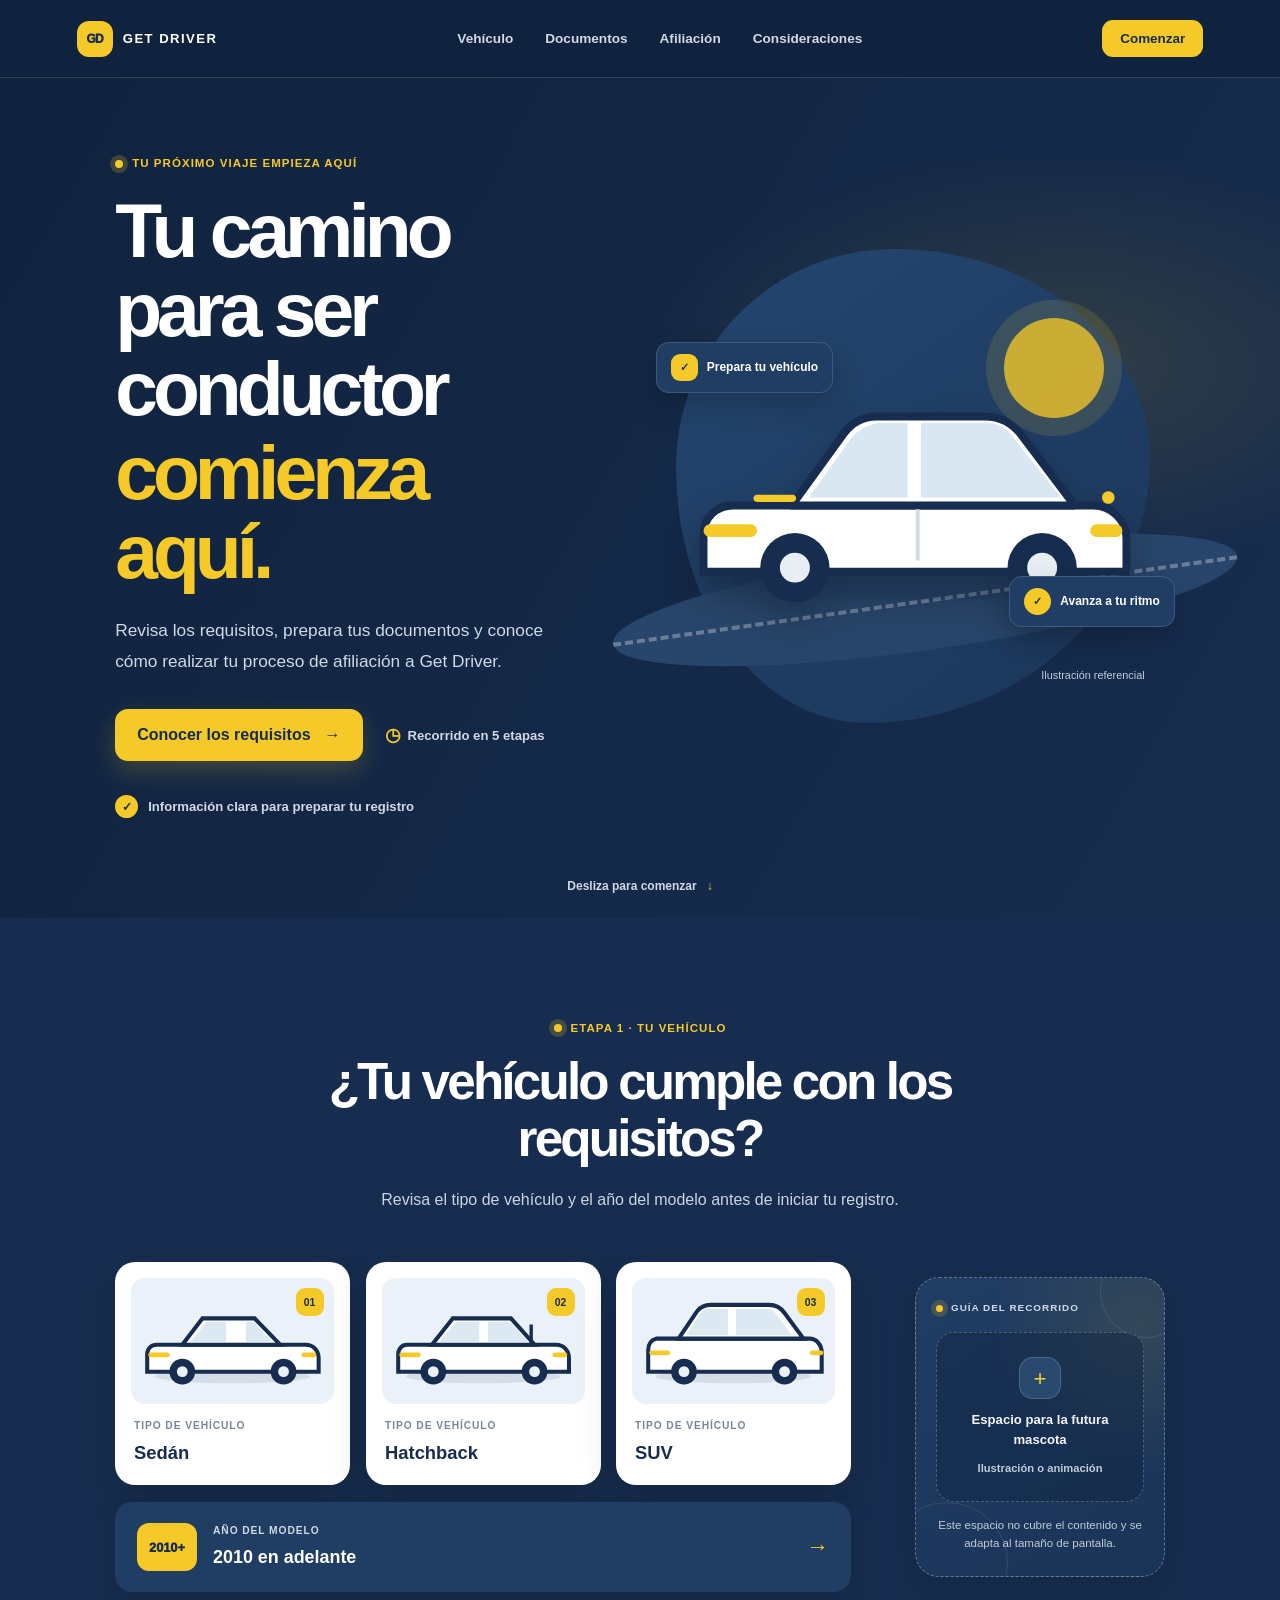
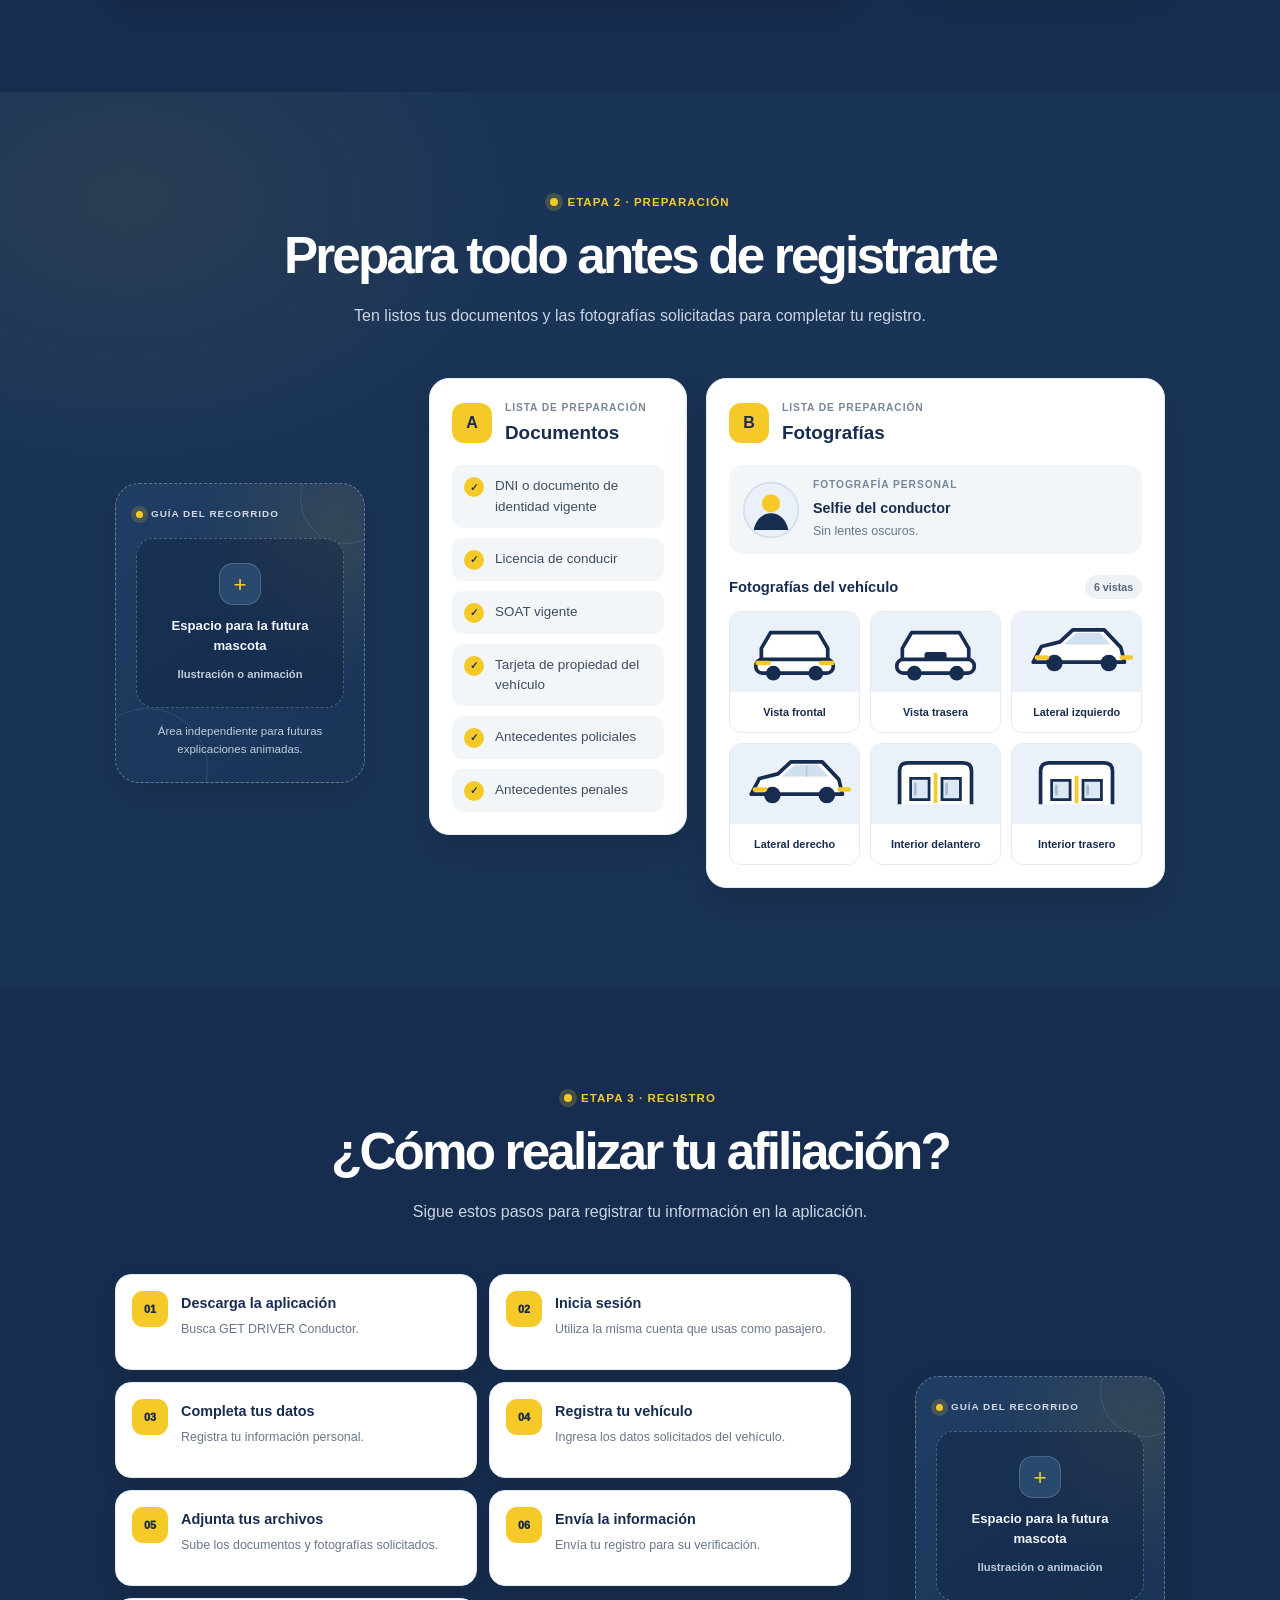
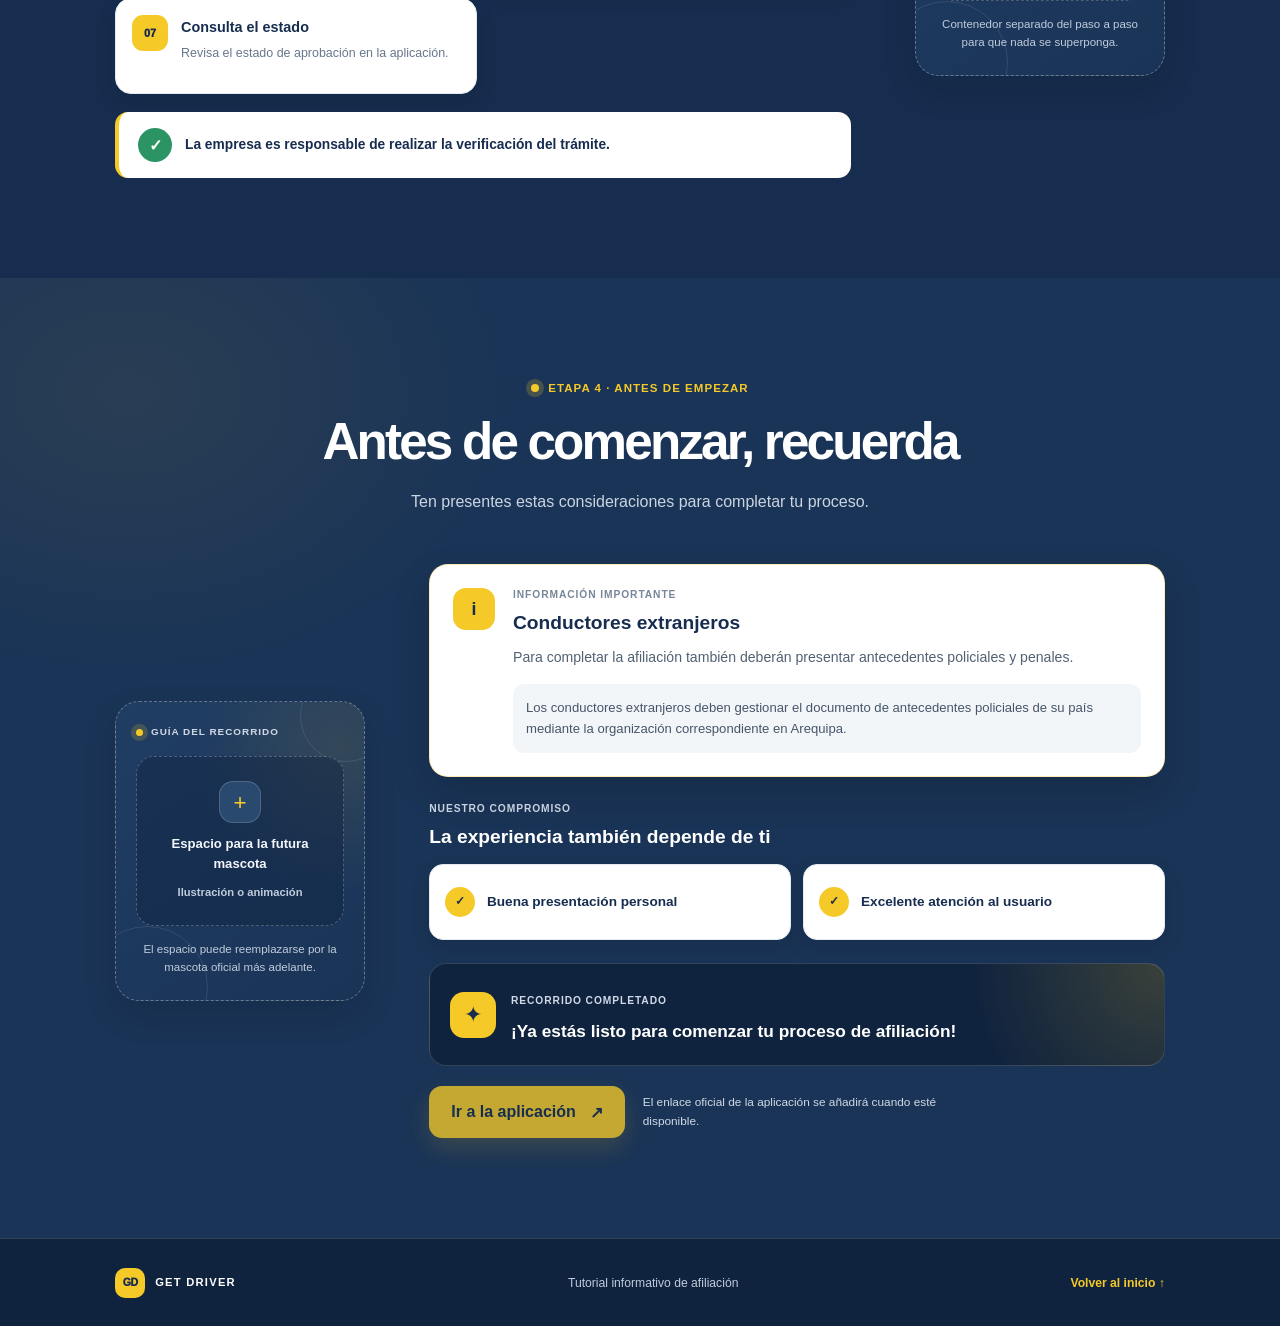
==== index.html @ e19da364 "Add files via upload" ====
<!DOCTYPE html>
<html lang="es">
<head>
    <meta charset="UTF-8">
    <meta name="viewport" content="width=device-width, initial-scale=1.0">
    <meta
        name="description"
        content="Conoce los requisitos y pasos para afiliarte como conductor de Get Driver."
    >
    <title>Conviértete en conductor | Get Driver</title>
    <link rel="stylesheet" href="styles.css">
    <script src="script.js" defer></script>
</head>
<body>
    <header class="site-header">
        <a class="brand" href="#inicio" aria-label="Get Driver, ir al inicio">
            <span class="brand-mark" aria-hidden="true">GD</span>
            <span class="brand-name">GET DRIVER</span>
        </a>

        <nav class="main-nav" aria-label="Navegación principal">
            <a href="#vehiculo">Vehículo</a>
            <a href="#preparacion">Documentos</a>
            <a href="#afiliacion">Afiliación</a>
            <a href="#recuerda">Consideraciones</a>
        </nav>

        <a class="header-cta" href="#vehiculo" data-start-link>Comenzar</a>

        <div class="reading-progress" aria-hidden="true">
            <div class="reading-progress-bar" id="readingProgressBar"></div>
        </div>
    </header>

    <main>
        <!-- Bienvenida -->
        <section class="hero section-anchor" id="inicio" data-stage="1">
            <div class="hero-content">
                <p class="eyebrow">
                    <span class="eyebrow-dot"></span>
                    TU PRÓXIMO VIAJE EMPIEZA AQUÍ
                </p>

                <h1>Tu camino para ser conductor <span>comienza aquí.</span></h1>

                <p class="hero-description">
                    Revisa los requisitos, prepara tus documentos y conoce cómo realizar
                    tu proceso de afiliación a Get Driver.
                </p>

                <div class="hero-actions">
                    <a class="button button-primary" href="#vehiculo">
                        Conocer los requisitos
                        <span aria-hidden="true">→</span>
                    </a>

                    <span class="hero-duration">
                        <span aria-hidden="true">◷</span>
                        Recorrido en 5 etapas
                    </span>
                </div>

                <div class="hero-trust">
                    <span class="trust-icon" aria-hidden="true">✓</span>
                    <span>Información clara para preparar tu registro</span>
                </div>
            </div>

            <div class="hero-art" aria-label="Ilustración simulada de un vehículo">
                <div class="hero-sun"></div>
                <div class="hero-road"></div>

                <!-- Checkmark, no número, en la etiqueta de preparación -->
                <div class="floating-label label-top">
                    <span class="label-icon" aria-hidden="true">✓</span>
                    <span>Prepara tu vehículo</span>
                </div>

                <svg
                    class="hero-car"
                    viewBox="0 0 640 360"
                    role="img"
                    aria-labelledby="carTitle"
                >
                    <title id="carTitle">Ilustración de automóvil para Get Driver</title>
                    <ellipse
                        cx="320"
                        cy="300"
                        rx="230"
                        ry="25"
                        fill="#132744"
                        opacity=".12"
                    />
                    <path
                        d="M92 205h457c23 0 42 19 42 42v42H54v-48c0-20 16-36 38-36Z"
                        fill="#fff"
                        stroke="#172D4F"
                        stroke-width="10"
                    />
                    <path
                        d="m166 205 66-91c10-14 25-22 42-22h137c19 0 36 9 47 24l67 89Z"
                        fill="#fff"
                        stroke="#172D4F"
                        stroke-width="10"
                        stroke-linejoin="round"
                    />
                    <path
                        d="m242 119-54 76h125v-95h-28c-18 0-33 7-43 19Z"
                        fill="#D9E7F2"
                    />
                    <path
                        d="M330 100v95h178l-62-78c-8-11-20-17-34-17Z"
                        fill="#D9E7F2"
                    />
                    <path
                        d="M62 237h52M553 237h25"
                        stroke="#F5C928"
                        stroke-width="16"
                        stroke-linecap="round"
                    />
                    <path d="M326 210v65" stroke="#D3DCE6" stroke-width="5"/>
                    <circle cx="170" cy="284" r="44" fill="#172D4F"/>
                    <circle cx="170" cy="284" r="19" fill="#E8EEF4"/>
                    <circle cx="484" cy="284" r="44" fill="#172D4F"/>
                    <circle cx="484" cy="284" r="19" fill="#E8EEF4"/>
                    <path
                        d="M122 196h45"
                        stroke="#F5C928"
                        stroke-width="9"
                        stroke-linecap="round"
                    />
                    <circle cx="568" cy="195" r="8" fill="#F5C928"/>
                </svg>

                <div class="floating-label label-bottom">
                    <span class="label-check" aria-hidden="true">✓</span>
                    <span>Avanza a tu ritmo</span>
                </div>

                <span class="hero-image-note">Ilustración referencial</span>
            </div>

            <a class="scroll-hint" href="#vehiculo">
                Desliza para comenzar
                <span aria-hidden="true">↓</span>
            </a>
        </section>

        <!-- Etapa 1: vehículo -->
        <section class="journey-section section-anchor" id="vehiculo" data-stage="2">
            <div class="section-heading">
                <p class="eyebrow">
                    <span class="eyebrow-dot"></span>
                    ETAPA 1 · TU VEHÍCULO
                </p>

                <h2>¿Tu vehículo cumple con los requisitos?</h2>
                <p>
                    Revisa el tipo de vehículo y el año del modelo antes de iniciar
                    tu registro.
                </p>
            </div>

            <div class="alternating-layout">
                <div class="section-main">
                    <div class="vehicle-grid">
                        <article class="vehicle-card">
                            <div class="vehicle-art">
                                <svg viewBox="0 0 300 150" role="img" aria-label="Ilustración de un sedán">
                                    <ellipse cx="150" cy="128" rx="115" ry="10" fill="#172D4F" opacity=".1"/>
                                    <path
                                        d="M38 81h221c11 0 19 9 19 20v20H24V95c0-8 6-14 14-14Z"
                                        fill="#fff"
                                        stroke="#172D4F"
                                        stroke-width="6"
                                    />
                                    <path
                                        d="m76 81 30-39h77l38 39Z"
                                        fill="#fff"
                                        stroke="#172D4F"
                                        stroke-width="6"
                                    />
                                    <path d="m112 47-24 30h53V47Zm58 0v30h39l-27-30Z" fill="#DCE8F2"/>
                                    <circle cx="76" cy="121" r="19" fill="#172D4F"/>
                                    <circle cx="226" cy="121" r="19" fill="#172D4F"/>
                                    <circle cx="76" cy="121" r="8" fill="#EAF0F5"/>
                                    <circle cx="226" cy="121" r="8" fill="#EAF0F5"/>
                                    <path
                                        d="M29 96h25m202 0h15"
                                        stroke="#F5C928"
                                        stroke-width="7"
                                        stroke-linecap="round"
                                    />
                                </svg>
                            </div>

                            <div class="vehicle-card-copy">
                                <span class="card-kicker">TIPO DE VEHÍCULO</span>
                                <h3>Sedán</h3>
                            </div>

                            <span class="vehicle-card-index">01</span>
                        </article>

                        <article class="vehicle-card">
                            <div class="vehicle-art">
                                <svg viewBox="0 0 300 150" role="img" aria-label="Ilustración de un hatchback">
                                    <ellipse cx="150" cy="128" rx="115" ry="10" fill="#172D4F" opacity=".1"/>
                                    <path
                                        d="M37 81h221c11 0 19 9 19 20v20H24V95c0-8 6-14 13-14Z"
                                        fill="#fff"
                                        stroke="#172D4F"
                                        stroke-width="6"
                                    />
                                    <path
                                        d="m74 81 31-39h86l35 39Z"
                                        fill="#fff"
                                        stroke="#172D4F"
                                        stroke-width="6"
                                    />
                                    <path d="m110 47-25 30h59V47Zm47 0v30h59l-26-30Z" fill="#DCE8F2"/>
                                    <path d="M221 51v31" stroke="#172D4F" stroke-width="5"/>
                                    <circle cx="76" cy="121" r="19" fill="#172D4F"/>
                                    <circle cx="226" cy="121" r="19" fill="#172D4F"/>
                                    <circle cx="76" cy="121" r="8" fill="#EAF0F5"/>
                                    <circle cx="226" cy="121" r="8" fill="#EAF0F5"/>
                                    <path
                                        d="M29 96h25m202 0h15"
                                        stroke="#F5C928"
                                        stroke-width="7"
                                        stroke-linecap="round"
                                    />
                                </svg>
                            </div>

                            <div class="vehicle-card-copy">
                                <span class="card-kicker">TIPO DE VEHÍCULO</span>
                                <h3>Hatchback</h3>
                            </div>

                            <span class="vehicle-card-index">02</span>
                        </article>

                        <article class="vehicle-card">
                            <div class="vehicle-art">
                                <svg viewBox="0 0 300 150" role="img" aria-label="Ilustración de una SUV">
                                    <ellipse cx="150" cy="128" rx="115" ry="10" fill="#172D4F" opacity=".1"/>
                                    <path
                                        d="M36 72h227c10 0 18 9 18 20v29H24V89c0-9 5-15 12-17Z"
                                        fill="#fff"
                                        stroke="#172D4F"
                                        stroke-width="6"
                                    />
                                    <path
                                        d="m69 72 27-40c5-7 12-10 21-10h86c9 0 18 5 23 12l28 38Z"
                                        fill="#fff"
                                        stroke="#172D4F"
                                        stroke-width="6"
                                    />
                                    <path
                                        d="m105 29-25 38h62V28h-17c-9 0-15 0-20 1Zm49-1v39h83l-24-32c-3-4-7-7-13-7Z"
                                        fill="#DCE8F2"
                                    />
                                    <circle cx="77" cy="121" r="19" fill="#172D4F"/>
                                    <circle cx="226" cy="121" r="19" fill="#172D4F"/>
                                    <circle cx="77" cy="121" r="8" fill="#EAF0F5"/>
                                    <circle cx="226" cy="121" r="8" fill="#EAF0F5"/>
                                    <path
                                        d="M29 93h24m214 0h13"
                                        stroke="#F5C928"
                                        stroke-width="7"
                                        stroke-linecap="round"
                                    />
                                </svg>
                            </div>

                            <div class="vehicle-card-copy">
                                <span class="card-kicker">TIPO DE VEHÍCULO</span>
                                <h3>SUV</h3>
                            </div>

                            <span class="vehicle-card-index">03</span>
                        </article>
                    </div>

                    <div class="year-requirement">
                        <span class="year-icon" aria-hidden="true">2010+</span>
                        <div>
                            <span class="card-kicker">AÑO DEL MODELO</span>
                            <strong>2010 en adelante</strong>
                        </div>
                        <span class="year-arrow" aria-hidden="true">→</span>
                    </div>
                </div>

                <aside class="mascot-slot mascot-right" aria-label="Espacio reservado para la futura mascota">
                    <div class="mascot-slot-topline">
                        <span class="slot-pulse"></span>
                        GUÍA DEL RECORRIDO
                    </div>
                    <div class="mascot-empty">
                        <span class="mascot-plus" aria-hidden="true">+</span>
                        <span>Espacio para la futura mascota</span>
                        <small>Ilustración o animación</small>
                    </div>
                    <p class="mascot-caption">
                        Este espacio no cubre el contenido y se adapta al tamaño de pantalla.
                    </p>
                </aside>
            </div>
        </section>

        <!-- Etapa 2: documentos y fotografías -->
        <section class="journey-section section-anchor section-tinted" id="preparacion" data-stage="3">
            <div class="section-heading">
                <p class="eyebrow">
                    <span class="eyebrow-dot"></span>
                    ETAPA 2 · PREPARACIÓN
                </p>

                <h2>Prepara todo antes de registrarte</h2>
                <p>
                    Ten listos tus documentos y las fotografías solicitadas para
                    completar tu registro.
                </p>
            </div>

            <div class="alternating-layout layout-mascot-left">
                <aside class="mascot-slot mascot-left" aria-label="Espacio reservado para la futura mascota">
                    <div class="mascot-slot-topline">
                        <span class="slot-pulse"></span>
                        GUÍA DEL RECORRIDO
                    </div>
                    <div class="mascot-empty">
                        <span class="mascot-plus" aria-hidden="true">+</span>
                        <span>Espacio para la futura mascota</span>
                        <small>Ilustración o animación</small>
                    </div>
                    <p class="mascot-caption">
                        Área independiente para futuras explicaciones animadas.
                    </p>
                </aside>

                <div class="section-main">
                    <div class="preparation-grid">
                        <section class="info-card documents-card">
                            <div class="info-card-heading">
                                <span class="heading-number">A</span>
                                <div>
                                    <span class="card-kicker">LISTA DE PREPARACIÓN</span>
                                    <h3>Documentos</h3>
                                </div>
                            </div>

                            <ul class="document-list">
                                <li><span class="list-check" aria-hidden="true">✓</span>DNI o documento de identidad vigente</li>
                                <li><span class="list-check" aria-hidden="true">✓</span>Licencia de conducir</li>
                                <li><span class="list-check" aria-hidden="true">✓</span>SOAT vigente</li>
                                <li><span class="list-check" aria-hidden="true">✓</span>Tarjeta de propiedad del vehículo</li>
                                <li><span class="list-check" aria-hidden="true">✓</span>Antecedentes policiales</li>
                                <li><span class="list-check" aria-hidden="true">✓</span>Antecedentes penales</li>
                            </ul>
                        </section>

                        <section class="info-card photos-card">
                            <div class="info-card-heading">
                                <span class="heading-number">B</span>
                                <div>
                                    <span class="card-kicker">LISTA DE PREPARACIÓN</span>
                                    <h3>Fotografías</h3>
                                </div>
                            </div>

                            <div class="selfie-row">
                                <div class="selfie-illustration" aria-hidden="true">
                                    <svg viewBox="0 0 70 70">
                                        <circle cx="35" cy="35" r="33" fill="#EAF1F8"/>
                                        <circle cx="35" cy="27" r="11" fill="#F5C928"/>
                                        <path d="M14 59c3-13 11-20 21-20s18 7 21 20" fill="#172D4F"/>
                                        <circle cx="35" cy="35" r="33" fill="none" stroke="#D5DFE9" stroke-width="2"/>
                                    </svg>
                                </div>
                                <div>
                                    <span class="card-kicker">FOTOGRAFÍA PERSONAL</span>
                                    <strong>Selfie del conductor</strong>
                                    <p>Sin lentes oscuros.</p>
                                </div>
                            </div>

                            <div class="photo-heading">
                                <h4>Fotografías del vehículo</h4>
                                <span>6 vistas</span>
                            </div>

                            <div class="photo-grid">
                                <article class="photo-tile">
                                    <div class="photo-illustration">
                                        <svg viewBox="0 0 140 76" aria-hidden="true">
                                            <rect width="140" height="76" rx="12" fill="#EAF1F8"/>
                                            <path d="M34 52V34l10-17h52l10 17v18" fill="#fff" stroke="#172D4F" stroke-width="4" stroke-linejoin="round"/>
                                            <rect x="28" y="46" width="84" height="15" rx="7" fill="#fff" stroke="#172D4F" stroke-width="4"/>
                                            <circle cx="47" cy="61" r="8" fill="#172D4F"/>
                                            <circle cx="93" cy="61" r="8" fill="#172D4F"/>
                                            <path d="M30 50h12m69 0h-12" stroke="#F5C928" stroke-width="5" stroke-linecap="round"/>
                                        </svg>
                                    </div>
                                    <span>Vista frontal</span>
                                </article>

                                <article class="photo-tile">
                                    <div class="photo-illustration">
                                        <svg viewBox="0 0 140 76" aria-hidden="true">
                                            <rect width="140" height="76" rx="12" fill="#EAF1F8"/>
                                            <path d="M34 52V34l10-17h52l10 17v18" fill="#fff" stroke="#172D4F" stroke-width="4" stroke-linejoin="round"/>
                                            <rect x="28" y="46" width="84" height="15" rx="7" fill="#fff" stroke="#172D4F" stroke-width="4"/>
                                            <rect x="58" y="38" width="24" height="9" rx="3" fill="#172D4F"/>
                                            <circle cx="47" cy="61" r="8" fill="#172D4F"/>
                                            <circle cx="93" cy="61" r="8" fill="#172D4F"/>
                                        </svg>
                                    </div>
                                    <span>Vista trasera</span>
                                </article>

                                <article class="photo-tile">
                                    <div class="photo-illustration">
                                        <svg viewBox="0 0 140 76" aria-hidden="true">
                                            <rect width="140" height="76" rx="12" fill="#EAF1F8"/>
                                            <path d="m23 49 9-17 20-5 14-13h34l18 19 4 16H23Z" fill="#fff" stroke="#172D4F" stroke-width="4" stroke-linejoin="round"/>
                                            <path d="m57 29 13-12h25l12 13H57Z" fill="#CFE0EE"/>
                                            <circle cx="46" cy="50" r="9" fill="#172D4F"/>
                                            <circle cx="105" cy="50" r="9" fill="#172D4F"/>
                                            <path d="M27 44h11m91 0h-10" stroke="#F5C928" stroke-width="5" stroke-linecap="round"/>
                                        </svg>
                                    </div>
                                    <span>Lateral izquierdo</span>
                                </article>

                                <article class="photo-tile">
                                    <div class="photo-illustration">
                                        <svg viewBox="0 0 140 76" aria-hidden="true">
                                            <rect width="140" height="76" rx="12" fill="#EAF1F8"/>
                                            <path d="m23 49 9-17 20-5 14-13h34l18 19 4 16H23Z" fill="#fff" stroke="#172D4F" stroke-width="4" stroke-linejoin="round"/>
                                            <path d="m57 29 13-12h25l12 13H57Z" fill="#CFE0EE"/>
                                            <path d="M83 18v12" stroke="#B8C9D9" stroke-width="2"/>
                                            <circle cx="46" cy="50" r="9" fill="#172D4F"/>
                                            <circle cx="105" cy="50" r="9" fill="#172D4F"/>
                                            <path d="M27 44h11m91 0h-10" stroke="#F5C928" stroke-width="5" stroke-linecap="round"/>
                                        </svg>
                                    </div>
                                    <span>Lateral derecho</span>
                                </article>

                                <article class="photo-tile">
                                    <div class="photo-illustration">
                                        <svg viewBox="0 0 140 76" aria-hidden="true">
                                            <rect width="140" height="76" rx="12" fill="#EAF1F8"/>
                                            <path d="M31 60V24q0-9 9-9h60q9 0 9 9v36" fill="#fff" stroke="#172D4F" stroke-width="4"/>
                                            <path d="M43 32h20v23H43zm34 0h20v23H77z" fill="#DCE8F2" stroke="#172D4F" stroke-width="3"/>
                                            <path d="M70 26v33" stroke="#F5C928" stroke-width="4"/>
                                            <path d="M48 38v11m34-11v11" stroke="#AABBCD" stroke-width="3" stroke-linecap="round"/>
                                        </svg>
                                    </div>
                                    <span>Interior delantero</span>
                                </article>

                                <article class="photo-tile">
                                    <div class="photo-illustration">
                                        <svg viewBox="0 0 140 76" aria-hidden="true">
                                            <rect width="140" height="76" rx="12" fill="#EAF1F8"/>
                                            <path d="M31 60V24q0-9 9-9h60q9 0 9 9v36" fill="#fff" stroke="#172D4F" stroke-width="4"/>
                                            <path d="M43 34h20v21H43zm34 0h20v21H77z" fill="#DCE8F2" stroke="#172D4F" stroke-width="3"/>
                                            <path d="M70 29v30" stroke="#F5C928" stroke-width="4"/>
                                            <path d="M48 40v9m34-9v9" stroke="#AABBCD" stroke-width="3" stroke-linecap="round"/>
                                        </svg>
                                    </div>
                                    <span>Interior trasero</span>
                                </article>
                            </div>
                        </section>
                    </div>
                </div>
            </div>
        </section>

        <!-- Etapa 3: proceso -->
        <section class="journey-section section-anchor" id="afiliacion" data-stage="4">
            <div class="section-heading">
                <p class="eyebrow">
                    <span class="eyebrow-dot"></span>
                    ETAPA 3 · REGISTRO
                </p>
                <h2>¿Cómo realizar tu afiliación?</h2>
                <p>Sigue estos pasos para registrar tu información en la aplicación.</p>
            </div>

            <div class="alternating-layout">
                <div class="section-main">
                    <ol class="process-list">
                        <li>
                            <span class="process-number">01</span>
                            <div>
                                <h3>Descarga la aplicación</h3>
                                <p>Busca GET DRIVER Conductor.</p>
                            </div>
                        </li>
                        <li>
                            <span class="process-number">02</span>
                            <div>
                                <h3>Inicia sesión</h3>
                                <p>Utiliza la misma cuenta que usas como pasajero.</p>
                            </div>
                        </li>
                        <li>
                            <span class="process-number">03</span>
                            <div>
                                <h3>Completa tus datos</h3>
                                <p>Registra tu información personal.</p>
                            </div>
                        </li>
                        <li>
                            <span class="process-number">04</span>
                            <div>
                                <h3>Registra tu vehículo</h3>
                                <p>Ingresa los datos solicitados del vehículo.</p>
                            </div>
                        </li>
                        <li>
                            <span class="process-number">05</span>
                            <div>
                                <h3>Adjunta tus archivos</h3>
                                <p>Sube los documentos y fotografías solicitados.</p>
                            </div>
                        </li>
                        <li>
                            <span class="process-number">06</span>
                            <div>
                                <h3>Envía la información</h3>
                                <p>Envía tu registro para su verificación.</p>
                            </div>
                        </li>
                        <li>
                            <span class="process-number">07</span>
                            <div>
                                <h3>Consulta el estado</h3>
                                <p>Revisa el estado de aprobación en la aplicación.</p>
                            </div>
                        </li>
                    </ol>

                    <div class="verification-banner">
                        <span class="verification-icon" aria-hidden="true">✓</span>
                        <p>La empresa es responsable de realizar la verificación del trámite.</p>
                    </div>
                </div>

                <aside class="mascot-slot mascot-right" aria-label="Espacio reservado para la futura mascota">
                    <div class="mascot-slot-topline">
                        <span class="slot-pulse"></span>
                        GUÍA DEL RECORRIDO
                    </div>
                    <div class="mascot-empty">
                        <span class="mascot-plus" aria-hidden="true">+</span>
                        <span>Espacio para la futura mascota</span>
                        <small>Ilustración o animación</small>
                    </div>
                    <p class="mascot-caption">
                        Contenedor separado del paso a paso para que nada se superponga.
                    </p>
                </aside>
            </div>
        </section>

        <!-- Etapa 4: consideraciones -->
        <section class="journey-section section-anchor section-tinted" id="recuerda" data-stage="5">
            <div class="section-heading">
                <p class="eyebrow">
                    <span class="eyebrow-dot"></span>
                    ETAPA 4 · ANTES DE EMPEZAR
                </p>
                <h2>Antes de comenzar, recuerda</h2>
                <p>Ten presentes estas consideraciones para completar tu proceso.</p>
            </div>

            <div class="alternating-layout layout-mascot-left">
                <aside class="mascot-slot mascot-left" aria-label="Espacio reservado para la futura mascota">
                    <div class="mascot-slot-topline">
                        <span class="slot-pulse"></span>
                        GUÍA DEL RECORRIDO
                    </div>
                    <div class="mascot-empty">
                        <span class="mascot-plus" aria-hidden="true">+</span>
                        <span>Espacio para la futura mascota</span>
                        <small>Ilustración o animación</small>
                    </div>
                    <p class="mascot-caption">
                        El espacio puede reemplazarse por la mascota oficial más adelante.
                    </p>
                </aside>

                <div class="section-main">
                    <section class="foreign-card">
                        <div class="foreign-card-icon" aria-hidden="true">i</div>
                        <div>
                            <span class="card-kicker">INFORMACIÓN IMPORTANTE</span>
                            <h3>Conductores extranjeros</h3>
                            <p>
                                Para completar la afiliación también deberán presentar
                                antecedentes policiales y penales.
                            </p>
                            <p class="foreign-note">
                                Los conductores extranjeros deben gestionar el documento
                                de antecedentes policiales de su país mediante la
                                organización correspondiente en Arequipa.
                            </p>
                        </div>
                    </section>

                    <section class="commitment-section">
                        <span class="card-kicker">NUESTRO COMPROMISO</span>
                        <h3>La experiencia también depende de ti</h3>

                        <div class="commitment-grid">
                            <div class="commitment-card">
                                <span class="commitment-check" aria-hidden="true">✓</span>
                                <span>Buena presentación personal</span>
                            </div>
                            <div class="commitment-card">
                                <span class="commitment-check" aria-hidden="true">✓</span>
                                <span>Excelente atención al usuario</span>
                            </div>
                        </div>
                    </section>

                    <div class="finish-card">
                        <div class="finish-icon" aria-hidden="true">✦</div>
                        <div>
                            <p class="card-kicker">RECORRIDO COMPLETADO</p>
                            <h3>¡Ya estás listo para comenzar tu proceso de afiliación!</h3>
                        </div>
                    </div>

                    <div class="app-action">
                        <button class="button button-primary app-button" id="appButton" type="button">
                            Ir a la aplicación
                            <span aria-hidden="true">↗</span>
                        </button>
                        <p id="appStatus" class="app-status" aria-live="polite">
                            El enlace oficial de la aplicación se añadirá cuando esté disponible.
                        </p>
                    </div>
                </div>
            </div>
        </section>
    </main>

    <footer class="site-footer">
        <a class="brand footer-brand" href="#inicio" aria-label="Get Driver, volver al inicio">
            <span class="brand-mark" aria-hidden="true">GD</span>
            <span class="brand-name">GET DRIVER</span>
        </a>
        <span>Tutorial informativo de afiliación</span>
        <a href="#inicio" class="back-to-top">Volver al inicio ↑</a>
    </footer>
</body>
</html>
---- styles.css ----
:root {
    --navy: #172D4F;
    --navy-deep: #10233E;
    --navy-light: #203D64;
    --yellow: #F5C928;
    --white: #FFFFFF;
    --line-light: rgba(255, 255, 255, 0.14);
    --line-dark: #E5EAF0;
    --text-dark: #334155;
    --text-muted: #68778B;
    --text-on-blue: #F3F6FA;
    --green: #2C9364;
    --shadow-light: 0 16px 38px rgba(0, 0, 0, 0.16);
    --radius: 20px;
}

* {
    box-sizing: border-box;
}

html {
    scroll-behavior: smooth;
    scroll-padding-top: 90px;
}

body {
    margin: 0;
    color: var(--text-on-blue);
    background: var(--navy);
    font-family: Inter, "Segoe UI", Arial, sans-serif;
    -webkit-font-smoothing: antialiased;
}

button,
a {
    font: inherit;
}

a {
    color: inherit;
}

button {
    cursor: pointer;
}

/* Navegación superior */
.site-header {
    position: sticky;
    z-index: 20;
    top: 0;
    height: 78px;
    display: flex;
    align-items: center;
    justify-content: space-between;
    gap: 24px;
    padding: 0 clamp(20px, 6vw, 88px);
    border-bottom: 1px solid var(--line-light);
    background: rgba(16, 35, 62, 0.96);
    backdrop-filter: blur(16px);
}

.brand {
    display: inline-flex;
    align-items: center;
    gap: 10px;
    color: var(--white);
    text-decoration: none;
}

.brand-mark {
    width: 36px;
    height: 36px;
    display: grid;
    place-items: center;
    border-radius: 12px;
    color: var(--navy);
    background: var(--yellow);
    font-size: 0.75rem;
    font-weight: 950;
    letter-spacing: -0.05em;
}

.brand-name {
    font-size: 0.82rem;
    font-weight: 900;
    letter-spacing: 0.11em;
}

.main-nav {
    display: flex;
    align-items: center;
    gap: clamp(16px, 2.5vw, 36px);
}

.main-nav a {
    color: #D0D9E5;
    font-size: 0.85rem;
    font-weight: 700;
    text-decoration: none;
    transition: color 0.2s ease;
}

.main-nav a:hover,
.main-nav a:focus-visible {
    color: var(--yellow);
}

.header-cta {
    padding: 11px 18px;
    border-radius: 11px;
    color: var(--navy);
    background: var(--yellow);
    font-size: 0.84rem;
    font-weight: 850;
    text-decoration: none;
    transition: transform 0.2s ease, box-shadow 0.2s ease;
}

.header-cta:hover {
    transform: translateY(-2px);
    box-shadow: 0 8px 18px rgba(245, 201, 40, 0.28);
}

.reading-progress {
    position: absolute;
    right: 0;
    bottom: -1px;
    left: 0;
    height: 3px;
}

.reading-progress-bar {
    width: 0;
    height: 100%;
    background: var(--yellow);
    transition: width 0.15s linear;
}

/* Portada */
.hero {
    position: relative;
    min-height: 640px;
    display: grid;
    grid-template-columns: minmax(0, 0.95fr) minmax(400px, 1.05fr);
    align-items: center;
    gap: clamp(36px, 7vw, 100px);
    overflow: hidden;
    padding: 76px clamp(24px, 9vw, 132px) 100px;
    background:
        radial-gradient(ellipse at 82% 34%, rgba(245, 201, 40, 0.13), transparent 25rem),
        linear-gradient(120deg, var(--navy-deep), var(--navy));
}

.hero-content {
    position: relative;
    z-index: 2;
    max-width: 600px;
}

.eyebrow {
    display: inline-flex;
    align-items: center;
    gap: 9px;
    margin: 0 0 18px;
    color: var(--yellow);
    font-size: 0.72rem;
    font-weight: 900;
    letter-spacing: 0.09em;
    line-height: 1.5;
}

.eyebrow-dot {
    width: 8px;
    height: 8px;
    flex: 0 0 8px;
    border-radius: 50%;
    background: var(--yellow);
    box-shadow: 0 0 0 5px rgba(245, 201, 40, 0.2);
}

.hero h1 {
    max-width: 650px;
    margin: 0;
    color: var(--white);
    font-size: clamp(3rem, 6vw, 5.4rem);
    font-weight: 850;
    letter-spacing: -0.065em;
    line-height: 1.03;
}

.hero h1 span {
    display: block;
    margin-top: 5px;
    color: var(--yellow);
}

.hero-description {
    max-width: 485px;
    margin: 24px 0 0;
    color: #D0D9E5;
    font-size: 1.08rem;
    line-height: 1.8;
}

.hero-actions {
    display: flex;
    align-items: center;
    flex-wrap: wrap;
    gap: 22px;
    margin-top: 32px;
}

.button {
    min-height: 52px;
    display: inline-flex;
    align-items: center;
    justify-content: center;
    gap: 14px;
    padding: 0 22px;
    border: 0;
    border-radius: 13px;
    font-weight: 850;
    text-decoration: none;
    transition: transform 0.2s ease, box-shadow 0.2s ease, background 0.2s ease;
}

.button:hover {
    transform: translateY(-2px);
}

.button:focus-visible,
.header-cta:focus-visible,
.main-nav a:focus-visible,
.back-to-top:focus-visible {
    outline: 3px solid rgba(245, 201, 40, 0.75);
    outline-offset: 4px;
}

.button-primary {
    color: var(--navy);
    background: var(--yellow);
    box-shadow: 0 10px 24px rgba(245, 201, 40, 0.2);
}

.button-primary:hover {
    background: #FFD947;
    box-shadow: 0 14px 28px rgba(245, 201, 40, 0.3);
}

.hero-duration {
    display: inline-flex;
    align-items: center;
    gap: 7px;
    color: #D0D9E5;
    font-size: 0.82rem;
    font-weight: 700;
}

.hero-duration span {
    color: var(--yellow);
    font-size: 1.15rem;
}

.hero-trust {
    display: flex;
    align-items: center;
    gap: 10px;
    margin-top: 34px;
    color: #D0D9E5;
    font-size: 0.82rem;
    font-weight: 650;
    line-height: 1.5;
}

.trust-icon {
    width: 23px;
    height: 23px;
    flex: 0 0 23px;
    display: grid;
    place-items: center;
    border-radius: 50%;
    color: var(--navy);
    background: var(--yellow);
    font-size: 0.76rem;
    font-weight: 900;
}

/* Ilustración de portada */
.hero-art {
    position: relative;
    min-height: 390px;
    display: flex;
    align-items: center;
    justify-content: center;
    isolation: isolate;
}

.hero-art::before {
    content: "";
    position: absolute;
    z-index: -1;
    width: min(94%, 520px);
    aspect-ratio: 1;
    border-radius: 46% 54% 60% 40% / 46% 44% 56% 54%;
    background: linear-gradient(145deg, #24466F, #1B365A);
}

.hero-sun {
    position: absolute;
    top: 7%;
    right: 12%;
    width: 100px;
    height: 100px;
    border-radius: 50%;
    background: rgba(245, 201, 40, 0.8);
    box-shadow: 0 0 0 18px rgba(245, 201, 40, 0.13);
}

.hero-road {
    position: absolute;
    right: -15%;
    bottom: 8%;
    left: -10%;
    height: 100px;
    border-radius: 50%;
    background: #28466B;
    transform: rotate(-8deg);
}

.hero-road::after {
    content: "";
    position: absolute;
    top: 49px;
    right: 0;
    left: 0;
    border-top: 4px dashed rgba(255, 255, 255, 0.3);
}

/*
 * Movimiento natural del auto:
 * sube y baja suavemente, sin desplazamiento lateral ni rotación.
 */
.hero-car {
    position: relative;
    z-index: 1;
    width: min(115%, 620px);
    filter: drop-shadow(0 22px 18px rgba(0, 0, 0, 0.25));
    transform-origin: 50% 80%;
    animation: carFloat 3s ease-in-out infinite;
    will-change: transform;
}

@keyframes carFloat {
    0%,
    100% {
        transform: translateY(0);
    }

    50% {
        transform: translateY(-7px);
    }
}

.floating-label {
    position: absolute;
    z-index: 2;
    display: flex;
    align-items: center;
    gap: 9px;
    padding: 11px 14px;
    border: 1px solid rgba(255, 255, 255, 0.14);
    border-radius: 13px;
    color: var(--white);
    background: #203D64;
    box-shadow: 0 12px 30px rgba(0, 0, 0, 0.2);
    font-size: 0.75rem;
    font-weight: 800;
}

.label-top {
    top: 13%;
    left: -1%;
}

.label-bottom {
    right: -2%;
    bottom: 14%;
}

.label-icon,
.label-check {
    width: 27px;
    height: 27px;
    display: grid;
    place-items: center;
    border-radius: 9px;
    color: var(--navy);
    background: var(--yellow);
    font-size: 0.7rem;
    font-weight: 900;
}

.label-check {
    border-radius: 50%;
}

.hero-image-note {
    position: absolute;
    right: 4%;
    bottom: 0;
    color: #C0CCDB;
    font-size: 0.68rem;
}

.scroll-hint {
    position: absolute;
    bottom: 25px;
    left: 50%;
    display: flex;
    align-items: center;
    gap: 10px;
    color: #D0D9E5;
    font-size: 0.75rem;
    font-weight: 700;
    text-decoration: none;
    transform: translateX(-50%);
}

.scroll-hint span {
    color: var(--yellow);
    animation: arrowBounce 1.4s ease-in-out infinite;
}

@keyframes arrowBounce {
    50% {
        transform: translateY(4px);
    }
}

/* Secciones del recorrido */
.journey-section {
    padding: 100px clamp(24px, 9vw, 132px);
    scroll-margin-top: 76px;
    background: var(--navy);
}

.section-tinted {
    background:
        radial-gradient(ellipse at 10% 12%, rgba(245, 201, 40, 0.07), transparent 24rem),
        #1A3457;
}

.section-heading {
    max-width: 720px;
    margin: 0 auto 48px;
    text-align: center;
}

.section-heading .eyebrow {
    margin-bottom: 16px;
}

.section-heading h2 {
    margin: 0;
    color: var(--white);
    font-size: clamp(2.1rem, 4vw, 3.4rem);
    font-weight: 850;
    letter-spacing: -0.055em;
    line-height: 1.12;
}

.section-heading > p:last-child {
    max-width: 610px;
    margin: 18px auto 0;
    color: #CBD5E1;
    font-size: 1rem;
    line-height: 1.75;
}

.alternating-layout {
    display: grid;
    grid-template-columns: minmax(0, 1fr) minmax(245px, 0.34fr);
    align-items: center;
    gap: clamp(28px, 5vw, 68px);
}

.layout-mascot-left {
    grid-template-columns: minmax(245px, 0.34fr) minmax(0, 1fr);
}

.section-main {
    min-width: 0;
}

/* Tarjetas de vehículos */
.vehicle-grid {
    display: grid;
    grid-template-columns: repeat(3, minmax(0, 1fr));
    gap: 16px;
}

.vehicle-card {
    position: relative;
    min-width: 0;
    overflow: hidden;
    padding: 15px;
    border: 1px solid var(--line-light);
    border-radius: var(--radius);
    background: var(--white);
    box-shadow: var(--shadow-light);
    transition: transform 0.22s ease, box-shadow 0.22s ease;
}

.vehicle-card:hover {
    transform: translateY(-5px);
    box-shadow: 0 22px 44px rgba(0, 0, 0, 0.22);
}

.vehicle-art {
    min-height: 126px;
    display: grid;
    place-items: center;
    overflow: hidden;
    border-radius: 14px;
    background: #EAF1F8;
}

.vehicle-art svg {
    width: 100%;
    max-height: 130px;
    overflow: visible;
}

.vehicle-card-copy {
    padding: 15px 3px 4px;
}

.vehicle-card-copy .card-kicker {
    color: #78869A;
}

.card-kicker {
    display: block;
    color: #78869A;
    font-size: 0.64rem;
    font-weight: 900;
    letter-spacing: 0.09em;
    line-height: 1.45;
}

.vehicle-card h3 {
    margin: 7px 0 0;
    color: var(--navy);
    font-size: 1.15rem;
    line-height: 1.3;
}

.vehicle-card-index {
    position: absolute;
    top: 25px;
    right: 25px;
    width: 28px;
    height: 28px;
    display: grid;
    place-items: center;
    border-radius: 9px;
    color: var(--navy);
    background: var(--yellow);
    font-size: 0.65rem;
    font-weight: 900;
}

.year-requirement {
    min-height: 90px;
    display: flex;
    align-items: center;
    gap: 16px;
    margin-top: 18px;
    padding: 17px 22px;
    border-radius: 17px;
    color: var(--white);
    background: #203D64;
    box-shadow: 0 13px 28px rgba(0, 0, 0, 0.14);
}

.year-icon {
    min-width: 60px;
    height: 48px;
    display: grid;
    place-items: center;
    border-radius: 12px;
    color: var(--navy);
    background: var(--yellow);
    font-size: 0.8rem;
    font-weight: 950;
}

.year-requirement .card-kicker {
    color: #D0D9E5;
}

.year-requirement strong {
    display: block;
    margin-top: 6px;
    color: var(--white);
    font-size: 1.12rem;
    line-height: 1.4;
}

.year-arrow {
    margin-left: auto;
    color: var(--yellow);
    font-size: 1.4rem;
}

/* Espacios independientes para la futura mascota */
.mascot-slot {
    position: relative;
    min-height: 300px;
    display: flex;
    flex-direction: column;
    justify-content: center;
    padding: 20px;
    overflow: hidden;
    border: 1px dashed rgba(255, 255, 255, 0.32);
    border-radius: 24px;
    background:
        radial-gradient(circle at 90% 15%, rgba(245, 201, 40, 0.1), transparent 9rem),
        linear-gradient(145deg, #203D64, #1A3457);
    box-shadow: 0 14px 34px rgba(0, 0, 0, 0.12);
}

.mascot-slot::before,
.mascot-slot::after {
    content: "";
    position: absolute;
    z-index: 0;
    width: 90px;
    height: 90px;
    border: 1px solid rgba(255, 255, 255, 0.1);
    border-radius: 50%;
    pointer-events: none;
}

.mascot-slot::before {
    top: -32px;
    right: -28px;
}

.mascot-slot::after {
    bottom: -48px;
    left: -30px;
    width: 120px;
    height: 120px;
}

.mascot-slot-topline,
.mascot-empty,
.mascot-caption {
    position: relative;
    z-index: 1;
}

.mascot-slot-topline {
    display: flex;
    align-items: center;
    gap: 8px;
    color: #D0D9E5;
    font-size: 0.62rem;
    font-weight: 900;
    letter-spacing: 0.1em;
    line-height: 1.5;
}

.slot-pulse {
    width: 7px;
    height: 7px;
    flex: 0 0 7px;
    border-radius: 50%;
    background: var(--yellow);
    box-shadow: 0 0 0 5px rgba(245, 201, 40, 0.18);
}

.mascot-empty {
    min-height: 170px;
    display: flex;
    flex-direction: column;
    align-items: center;
    justify-content: center;
    gap: 11px;
    margin-top: 16px;
    padding: 18px;
    border: 1px dashed rgba(255, 255, 255, 0.24);
    border-radius: 18px;
    color: #F3F6FA;
    background: rgba(16, 35, 62, 0.42);
    text-align: center;
    font-size: 0.82rem;
    font-weight: 750;
    line-height: 1.5;
}

.mascot-plus {
    width: 42px;
    height: 42px;
    display: grid;
    place-items: center;
    border: 1px solid rgba(255, 255, 255, 0.17);
    border-radius: 14px;
    color: var(--yellow);
    background: #29496F;
    font-size: 1.4rem;
    font-weight: 400;
}

.mascot-empty small {
    color: #C0CCDB;
    font-size: 0.7rem;
    font-weight: 600;
    line-height: 1.4;
}

.mascot-caption {
    margin: 14px 0 0;
    color: #C0CCDB;
    font-size: 0.72rem;
    line-height: 1.6;
    text-align: center;
}

/* Documentos y fotografías */
.preparation-grid {
    display: grid;
    grid-template-columns: minmax(225px, 0.72fr) minmax(340px, 1.28fr);
    align-items: start;
    gap: 18px;
}

.info-card {
    min-width: 0;
    padding: 22px;
    border: 1px solid var(--line-dark);
    border-radius: var(--radius);
    color: var(--text-dark);
    background: var(--white);
    box-shadow: var(--shadow-light);
}

.info-card-heading {
    display: flex;
    align-items: center;
    gap: 13px;
    margin-bottom: 20px;
}

.heading-number {
    width: 40px;
    height: 40px;
    display: grid;
    flex: 0 0 40px;
    place-items: center;
    border-radius: 12px;
    color: var(--navy);
    background: var(--yellow);
    font-weight: 900;
}

.info-card-heading .card-kicker,
.selfie-row .card-kicker,
.foreign-card .card-kicker {
    color: #78869A;
}

.info-card-heading h3 {
    margin: 5px 0 0;
    color: var(--navy);
    font-size: 1.18rem;
    line-height: 1.3;
}

.document-list {
    display: grid;
    gap: 10px;
    margin: 0;
    padding: 0;
    list-style: none;
}

.document-list li {
    display: flex;
    align-items: flex-start;
    gap: 11px;
    padding: 11px 12px;
    border-radius: 11px;
    color: #3F4D60;
    background: #F3F6F9;
    font-size: 0.84rem;
    line-height: 1.5;
}

.list-check {
    width: 20px;
    height: 20px;
    display: grid;
    flex: 0 0 20px;
    place-items: center;
    margin-top: 1px;
    border-radius: 50%;
    color: var(--navy);
    background: var(--yellow);
    font-size: 0.65rem;
    font-weight: 900;
}

.selfie-row {
    display: flex;
    align-items: center;
    gap: 13px;
    padding: 13px;
    border-radius: 14px;
    background: #F3F6F9;
}

.selfie-illustration {
    width: 58px;
    height: 58px;
    flex: 0 0 58px;
}

.selfie-illustration svg {
    width: 100%;
    height: 100%;
}

.selfie-row strong {
    display: block;
    margin-top: 5px;
    color: var(--navy);
    font-size: 0.9rem;
    line-height: 1.4;
}

.selfie-row p {
    margin: 4px 0 0;
    color: var(--text-muted);
    font-size: 0.78rem;
    line-height: 1.5;
}

.photo-heading {
    display: flex;
    align-items: center;
    justify-content: space-between;
    gap: 10px;
    margin: 21px 0 12px;
}

.photo-heading h4 {
    margin: 0;
    color: var(--navy);
    font-size: 0.92rem;
    line-height: 1.4;
}

.photo-heading > span {
    padding: 6px 9px;
    border-radius: 99px;
    color: #58677A;
    background: #EDF1F5;
    font-size: 0.67rem;
    font-weight: 800;
    white-space: nowrap;
}

.photo-grid {
    display: grid;
    grid-template-columns: repeat(3, minmax(0, 1fr));
    gap: 10px;
}

.photo-tile {
    min-width: 0;
    overflow: hidden;
    border: 1px solid #E5EAF0;
    border-radius: 12px;
    background: var(--white);
}

.photo-illustration {
    height: 80px;
    overflow: hidden;
    background: #EAF1F8;
}

.photo-illustration svg {
    width: 100%;
    height: 100%;
    object-fit: cover;
}

.photo-tile > span {
    min-height: 40px;
    display: grid;
    place-items: center;
    padding: 6px 5px;
    color: var(--navy);
    font-size: 0.68rem;
    font-weight: 800;
    line-height: 1.35;
    text-align: center;
}

/* Pasos de afiliación */
.process-list {
    display: grid;
    grid-template-columns: repeat(2, minmax(0, 1fr));
    gap: 12px;
    margin: 0;
    padding: 0;
    list-style: none;
}

.process-list li {
    min-height: 96px;
    display: flex;
    align-items: flex-start;
    gap: 13px;
    padding: 16px;
    border: 1px solid var(--line-dark);
    border-radius: 16px;
    color: var(--text-dark);
    background: var(--white);
    box-shadow: 0 8px 20px rgba(0, 0, 0, 0.11);
    transition: transform 0.2s ease, border-color 0.2s ease;
}

.process-list li:hover {
    transform: translateY(-3px);
    border-color: var(--yellow);
}

.process-number {
    width: 36px;
    height: 36px;
    display: grid;
    flex: 0 0 36px;
    place-items: center;
    border-radius: 11px;
    color: var(--navy);
    background: var(--yellow);
    font-size: 0.68rem;
    font-weight: 950;
}

.process-list li > div {
    min-width: 0;
    padding-top: 2px;
}

.process-list h3 {
    margin: 0 0 7px;
    color: var(--navy);
    font-size: 0.9rem;
    line-height: 1.4;
}

.process-list p {
    margin: 0;
    color: var(--text-muted);
    font-size: 0.78rem;
    line-height: 1.55;
}

.verification-banner {
    display: flex;
    align-items: center;
    gap: 13px;
    margin-top: 18px;
    padding: 16px 19px;
    border-left: 4px solid var(--yellow);
    border-radius: 13px;
    color: var(--text-dark);
    background: var(--white);
}

.verification-banner p {
    margin: 0;
    color: var(--navy);
    font-size: 0.86rem;
    font-weight: 750;
    line-height: 1.6;
}

.verification-icon {
    width: 34px;
    height: 34px;
    display: grid;
    flex: 0 0 34px;
    place-items: center;
    border-radius: 50%;
    color: var(--white);
    background: var(--green);
    font-weight: 900;
}

/* Consideraciones finales */
.foreign-card {
    display: grid;
    grid-template-columns: 44px minmax(0, 1fr);
    gap: 16px;
    padding: 23px;
    border: 1px solid rgba(245, 201, 40, 0.35);
    border-radius: 19px;
    color: var(--text-dark);
    background: var(--white);
    box-shadow: var(--shadow-light);
}

.foreign-card-icon {
    width: 42px;
    height: 42px;
    display: grid;
    place-items: center;
    border-radius: 13px;
    color: var(--navy);
    background: var(--yellow);
    font-size: 1.1rem;
    font-weight: 900;
}

.foreign-card h3,
.commitment-section h3 {
    margin: 7px 0 10px;
    color: var(--navy);
    font-size: 1.2rem;
    line-height: 1.35;
}

.foreign-card p {
    margin: 0;
    color: #526174;
    font-size: 0.88rem;
    line-height: 1.7;
}

.foreign-card .foreign-note {
    margin-top: 14px;
    padding: 13px;
    border-radius: 11px;
    color: #465569;
    background: #F3F6F9;
    font-size: 0.82rem;
    line-height: 1.65;
}

.commitment-section {
    margin-top: 25px;
}

.commitment-section > .card-kicker {
    color: #D0D9E5;
}

.commitment-section h3 {
    margin-bottom: 14px;
    color: var(--white);
}

.commitment-grid {
    display: grid;
    grid-template-columns: repeat(2, minmax(0, 1fr));
    gap: 12px;
}

.commitment-card {
    min-height: 76px;
    display: flex;
    align-items: center;
    gap: 12px;
    padding: 15px;
    border: 1px solid var(--line-dark);
    border-radius: 14px;
    color: var(--navy);
    background: var(--white);
    font-size: 0.85rem;
    font-weight: 800;
    line-height: 1.5;
    box-shadow: 0 8px 20px rgba(0, 0, 0, 0.1);
}

.commitment-check {
    width: 30px;
    height: 30px;
    display: grid;
    flex: 0 0 30px;
    place-items: center;
    border-radius: 50%;
    color: var(--navy);
    background: var(--yellow);
    font-size: 0.72rem;
    font-weight: 900;
}

.finish-card {
    display: flex;
    align-items: center;
    gap: 15px;
    margin-top: 23px;
    padding: 20px;
    border: 1px solid var(--line-light);
    border-radius: 17px;
    color: var(--white);
    background:
        radial-gradient(circle at 100% 0, rgba(245, 201, 40, 0.18), transparent 12rem),
        #10233E;
}

.finish-icon {
    width: 46px;
    height: 46px;
    display: grid;
    flex: 0 0 46px;
    place-items: center;
    border-radius: 14px;
    color: var(--navy);
    background: var(--yellow);
    font-size: 1.35rem;
}

.finish-card .card-kicker {
    color: #D0D9E5;
}

.finish-card h3 {
    margin: 6px 0 0;
    color: var(--white);
    font-size: 1.08rem;
    line-height: 1.5;
}

.app-action {
    display: flex;
    align-items: center;
    flex-wrap: wrap;
    gap: 13px 18px;
    margin-top: 20px;
}

.app-button {
    cursor: not-allowed;
    opacity: 0.78;
}

.app-button:hover {
    transform: none;
}

.app-status {
    max-width: 300px;
    margin: 0;
    color: #D0D9E5;
    font-size: 0.74rem;
    line-height: 1.6;
}

/* Pie */
.site-footer {
    min-height: 88px;
    display: flex;
    align-items: center;
    justify-content: space-between;
    gap: 18px;
    padding: 18px clamp(24px, 9vw, 132px);
    border-top: 1px solid var(--line-light);
    color: #C0CCDB;
    background: var(--navy-deep);
    font-size: 0.76rem;
    line-height: 1.5;
}

.footer-brand .brand-mark {
    width: 30px;
    height: 30px;
    border-radius: 10px;
    font-size: 0.66rem;
}

.footer-brand .brand-name {
    font-size: 0.7rem;
}

.back-to-top {
    color: var(--yellow);
    font-weight: 800;
    text-decoration: none;
}

/* Animaciones al recorrer la página */
.js-reveal {
    --reveal-x: 0px;
    --reveal-y: 24px;

    opacity: 0;
    transform: translate3d(var(--reveal-x), var(--reveal-y), 0);
    transition:
        opacity 0.55s ease,
        transform 0.65s cubic-bezier(0.22, 1, 0.36, 1);
    will-change: opacity, transform;
}

.js-reveal.reveal-from-below {
    --reveal-y: 24px;
}

.js-reveal.reveal-from-above {
    --reveal-y: -24px;
}

.js-reveal.is-visible {
    opacity: 1;
    transform: translate3d(0, 0, 0);
}

/* Mascota: conserva una entrada horizontal, sin interferir con el contenido */
.mascot-slot.js-reveal {
    --reveal-x: 34px;
}

.mascot-slot.js-reveal.reveal-from-below {
    --reveal-y: 20px;
}

.mascot-slot.js-reveal.reveal-from-above {
    --reveal-y: -20px;
}

.layout-mascot-left .mascot-slot.js-reveal {
    --reveal-x: 34px;
}

/* Adaptación para tablets */
@media (max-width: 980px) {
    .hero {
        grid-template-columns: 1fr 1fr;
        padding-right: 6vw;
        padding-left: 6vw;
    }

    .alternating-layout,
    .layout-mascot-left {
        grid-template-columns: minmax(0, 1fr) 230px;
        gap: 24px;
    }

    .layout-mascot-left .mascot-slot {
        order: 2;
    }

    .layout-mascot-left .section-main {
        order: 1;
    }

    .preparation-grid {
        grid-template-columns: 1fr;
    }
}

/* Adaptación para móviles */
@media (max-width: 700px) {
    html {
        scroll-padding-top: 70px;
    }

    .site-header {
        height: 68px;
        gap: 10px;
        padding-right: 16px;
        padding-left: 16px;
    }

    .brand-mark {
        width: 32px;
        height: 32px;
    }

    .brand-name {
        font-size: 0.69rem;
    }

    .main-nav {
        display: none;
    }

    .header-cta {
        margin-left: auto;
        padding: 10px 13px;
        font-size: 0.75rem;
    }

    .hero {
        min-height: auto;
        grid-template-columns: 1fr;
        gap: 20px;
        padding: 64px 22px 82px;
    }

    .hero h1 {
        font-size: clamp(2.8rem, 13vw, 4.3rem);
    }

    .hero-description {
        margin-top: 20px;
        font-size: 0.98rem;
        line-height: 1.75;
    }

    .hero-art {
        min-height: 280px;
        margin: 0 -12px;
    }

    .hero-car {
        width: 108%;
    }

    .hero-sun {
        width: 70px;
        height: 70px;
    }

    .floating-label {
        padding: 9px 10px;
        font-size: 0.66rem;
    }

    .label-top {
        top: 9%;
        left: 0;
    }

    .label-bottom {
        right: 0;
        bottom: 7%;
    }

    .hero-image-note {
        right: 3%;
        bottom: -11px;
    }

    .scroll-hint {
        bottom: 20px;
        white-space: nowrap;
    }

    .journey-section {
        padding: 72px 18px;
    }

    .section-heading {
        margin-bottom: 32px;
    }

    .section-heading h2 {
        font-size: clamp(2rem, 9vw, 2.8rem);
        line-height: 1.12;
    }

    .section-heading > p:last-child {
        margin-top: 15px;
        font-size: 0.92rem;
        line-height: 1.7;
    }

    .alternating-layout,
    .layout-mascot-left {
        grid-template-columns: 1fr;
        gap: 23px;
    }

    .layout-mascot-left .section-main {
        order: 1;
    }

    .layout-mascot-left .mascot-slot {
        order: 2;
    }

    .mascot-slot {
        min-height: 235px;
    }

    .mascot-empty {
        min-height: 125px;
    }

    .vehicle-grid {
        grid-template-columns: 1fr;
        gap: 12px;
    }

    .vehicle-card {
        display: grid;
        grid-template-columns: minmax(120px, 0.85fr) 1fr;
        align-items: center;
        gap: 14px;
        padding: 12px;
    }

    .vehicle-art {
        min-height: 105px;
    }

    .vehicle-card-copy {
        padding: 10px 0;
    }

    .vehicle-card-index {
        top: 10px;
        right: 10px;
    }

    .year-requirement {
        min-height: 82px;
        gap: 12px;
        padding: 14px;
    }

    .year-requirement strong {
        font-size: 0.98rem;
    }

    .info-card {
        padding: 17px;
    }

    .photo-grid {
        grid-template-columns: repeat(2, minmax(0, 1fr));
    }

    .photo-illustration {
        height: 82px;
    }

    .process-list {
        grid-template-columns: 1fr;
        gap: 11px;
    }

    .process-list li {
        min-height: 82px;
        padding: 15px;
    }

    .foreign-card {
        grid-template-columns: 36px minmax(0, 1fr);
        gap: 12px;
        padding: 17px;
    }

    .foreign-card-icon {
        width: 35px;
        height: 35px;
    }

    .commitment-grid {
        grid-template-columns: 1fr;
        gap: 10px;
    }

    .app-action {
        align-items: stretch;
        flex-direction: column;
    }

    .app-button {
        width: 100%;
    }

    .site-footer {
        flex-wrap: wrap;
        padding: 20px;
    }
}

/* Teléfonos pequeños */
@media (max-width: 380px) {
    .hero-actions {
        align-items: flex-start;
        flex-direction: column;
        gap: 15px;
    }

    .hero-actions .button {
        width: 100%;
    }

    .year-icon {
        min-width: 52px;
        height: 44px;
        font-size: 0.72rem;
    }

    .photo-tile > span {
        font-size: 0.62rem;
    }

    .site-footer > span {
        order: 3;
        width: 100%;
    }
}

/* Accesibilidad: respeta la preferencia de movimiento reducido */
@media (prefers-reduced-motion: reduce) {
    *,
    *::before,
    *::after {
        scroll-behavior: auto !important;
        animation-duration: 0.01ms !important;
        animation-iteration-count: 1 !important;
        transition-duration: 0.01ms !important;
    }

    .js-reveal,
    .mascot-slot.js-reveal {
        opacity: 1;
        transform: none;
        will-change: auto;
    }
}
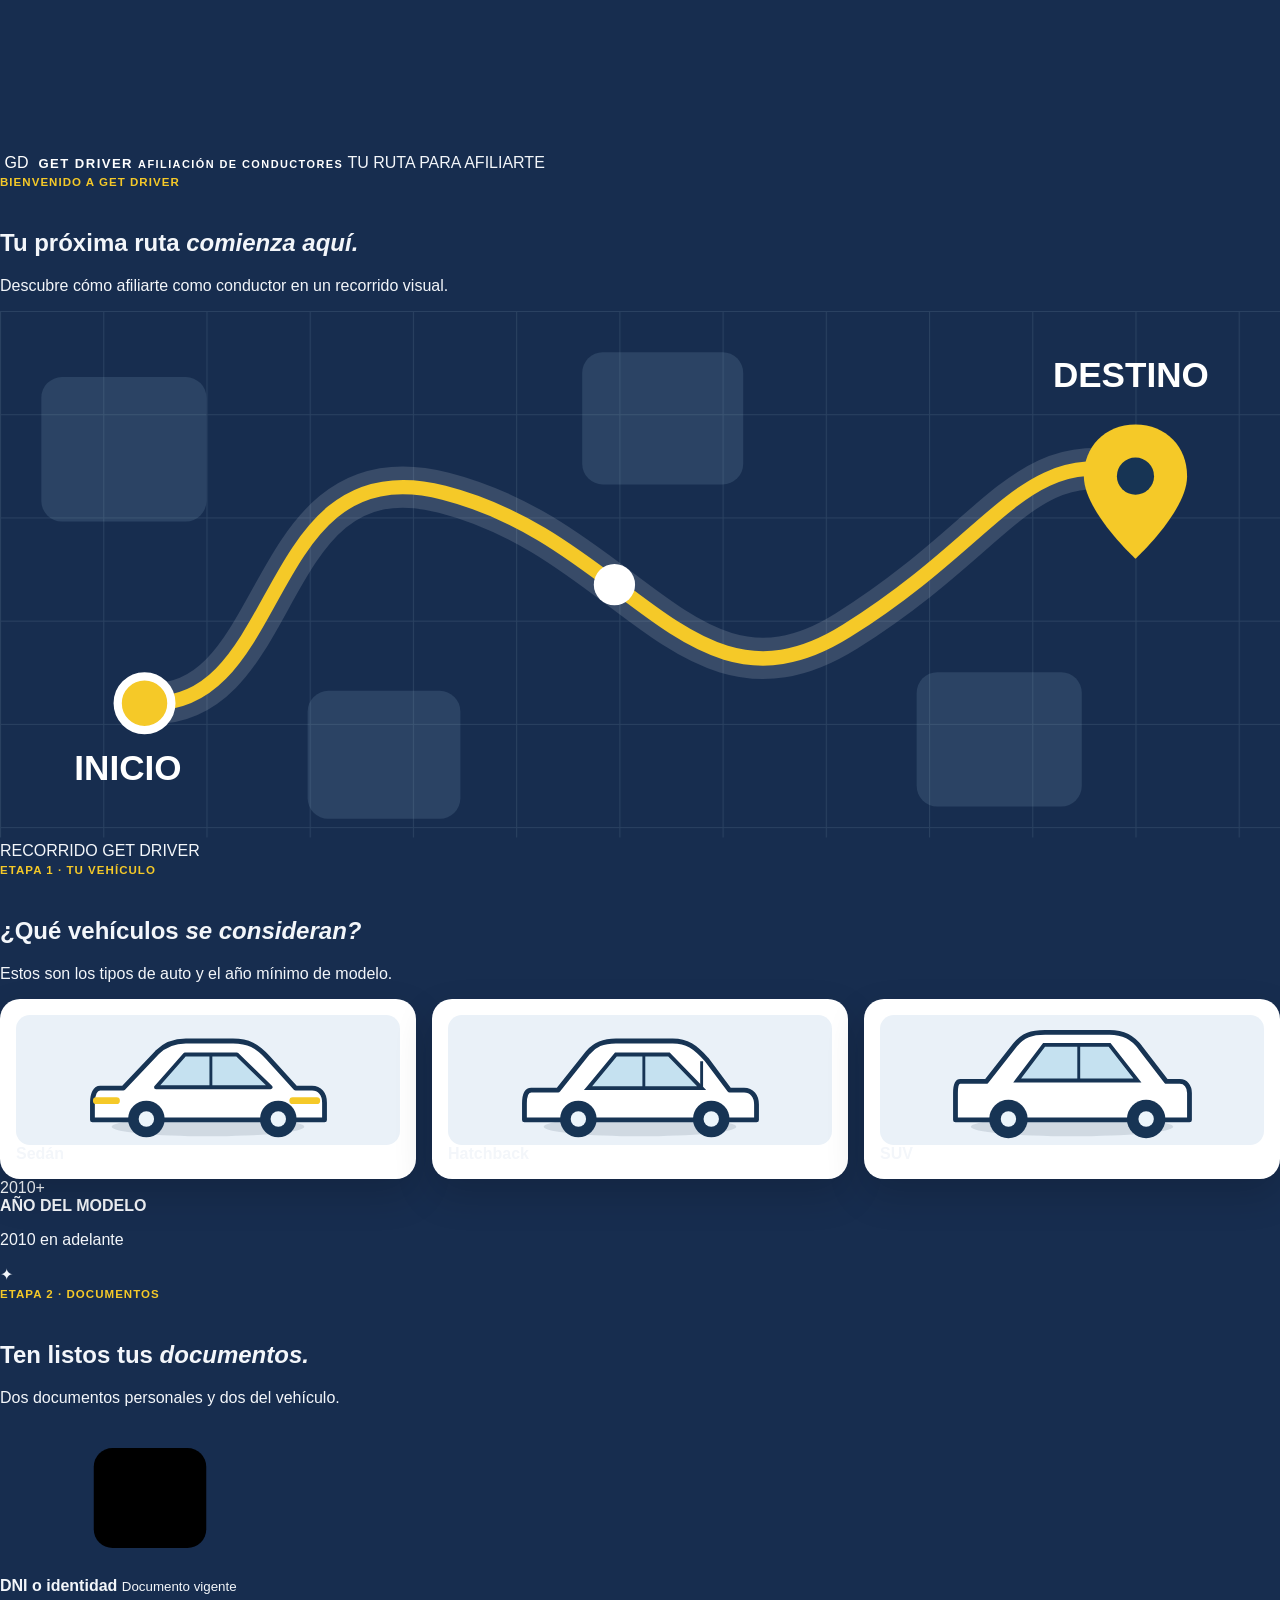
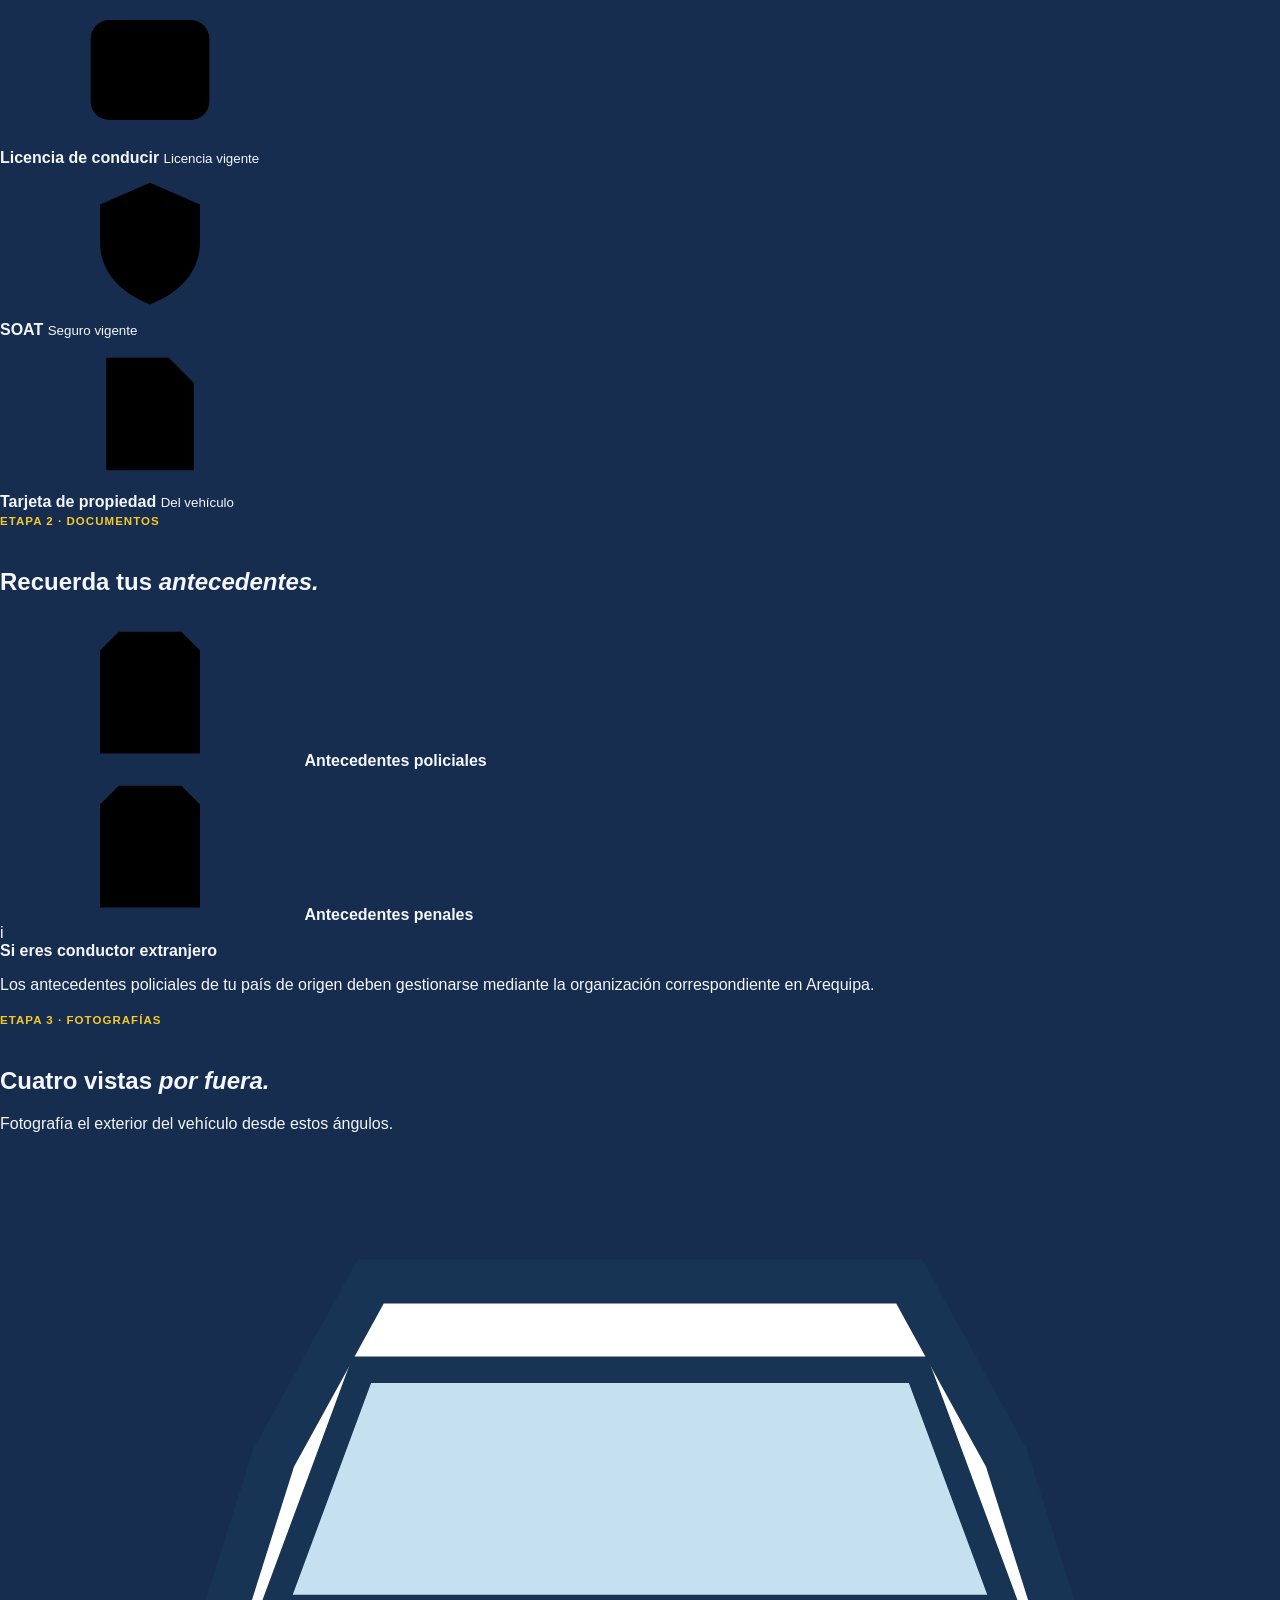
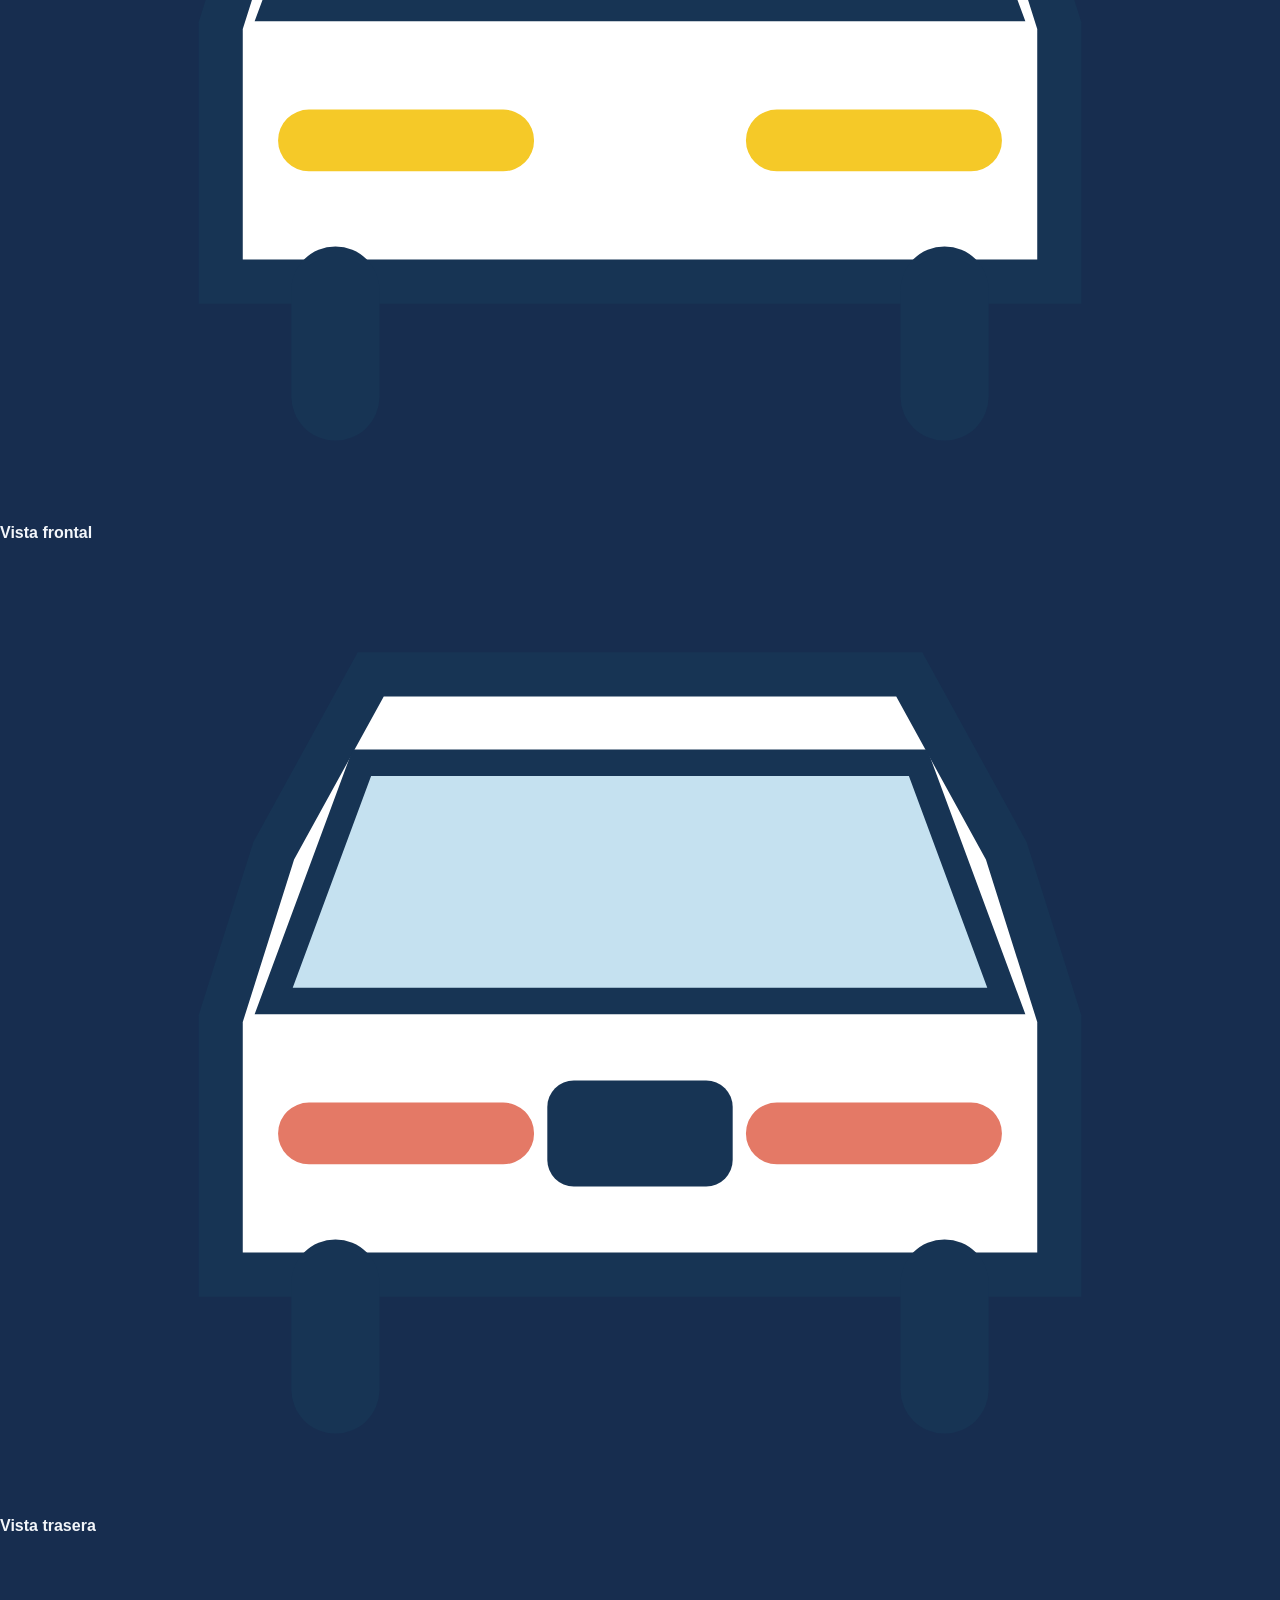
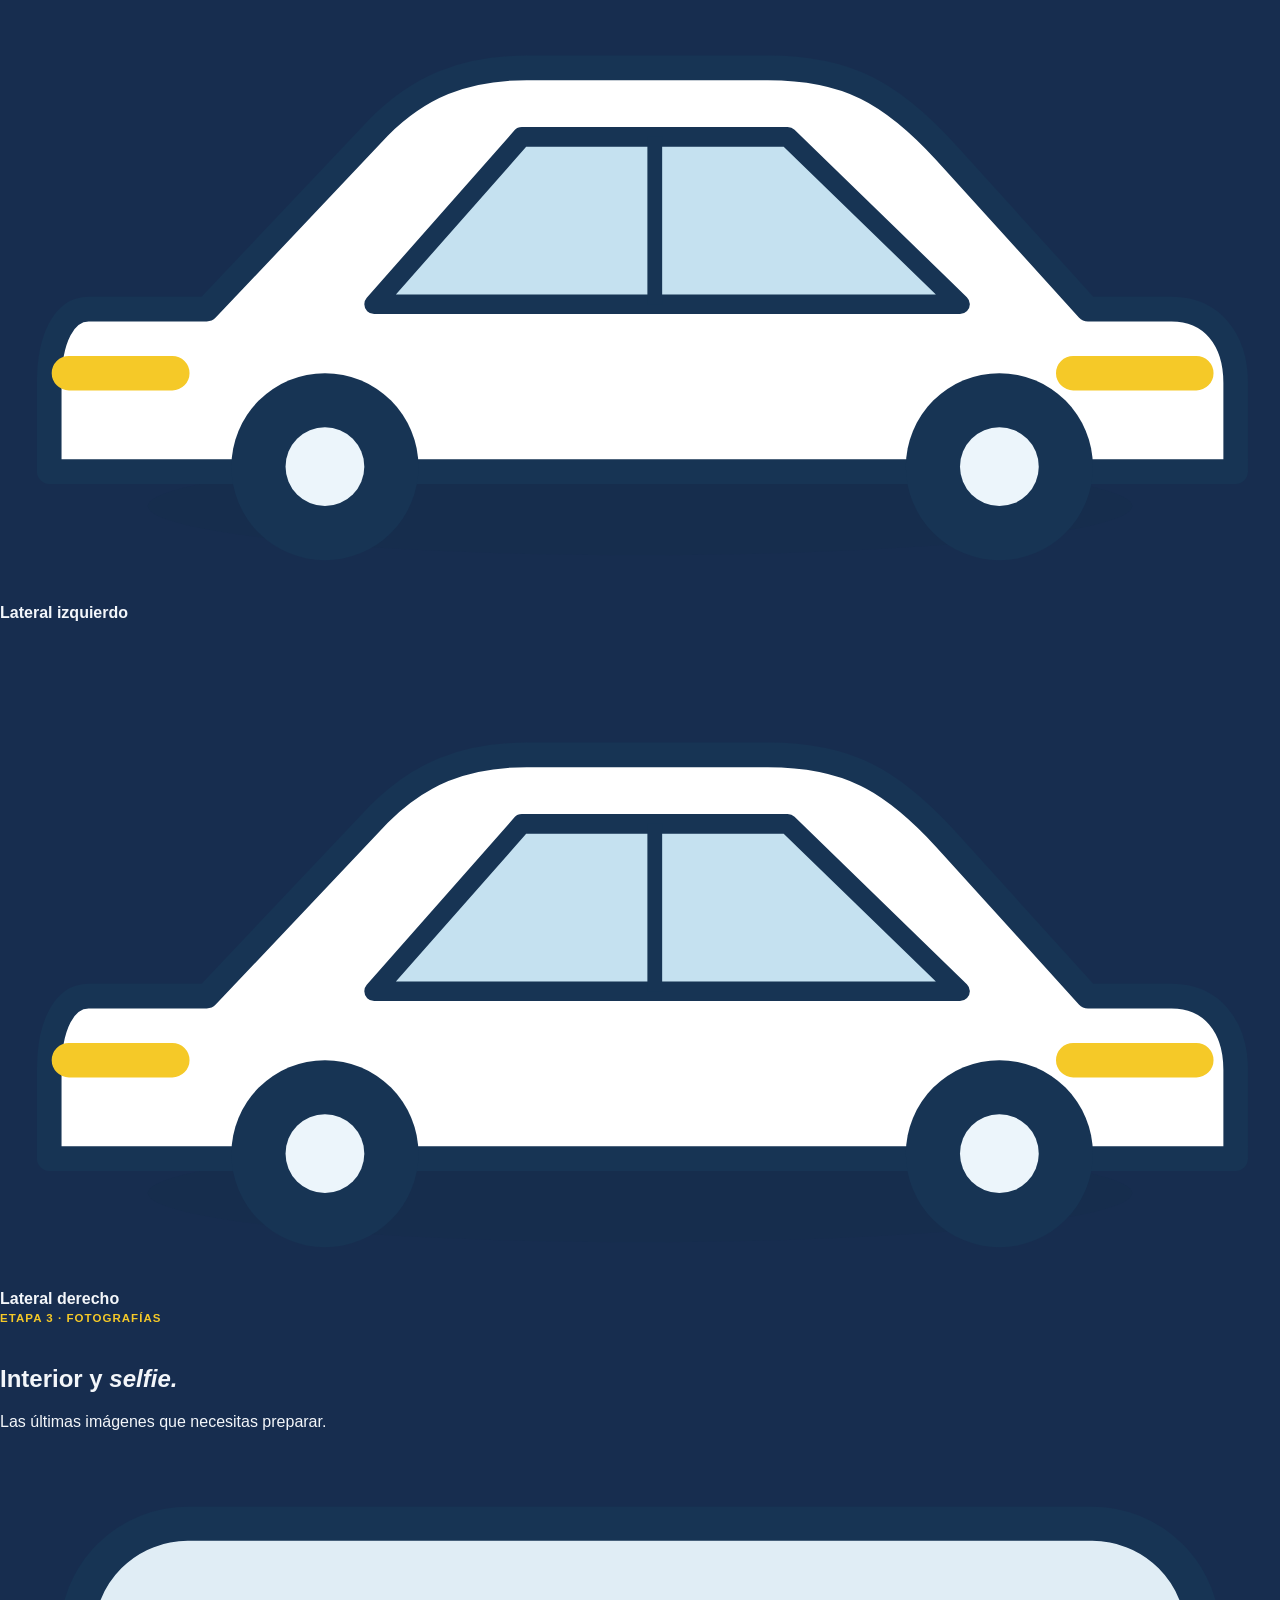
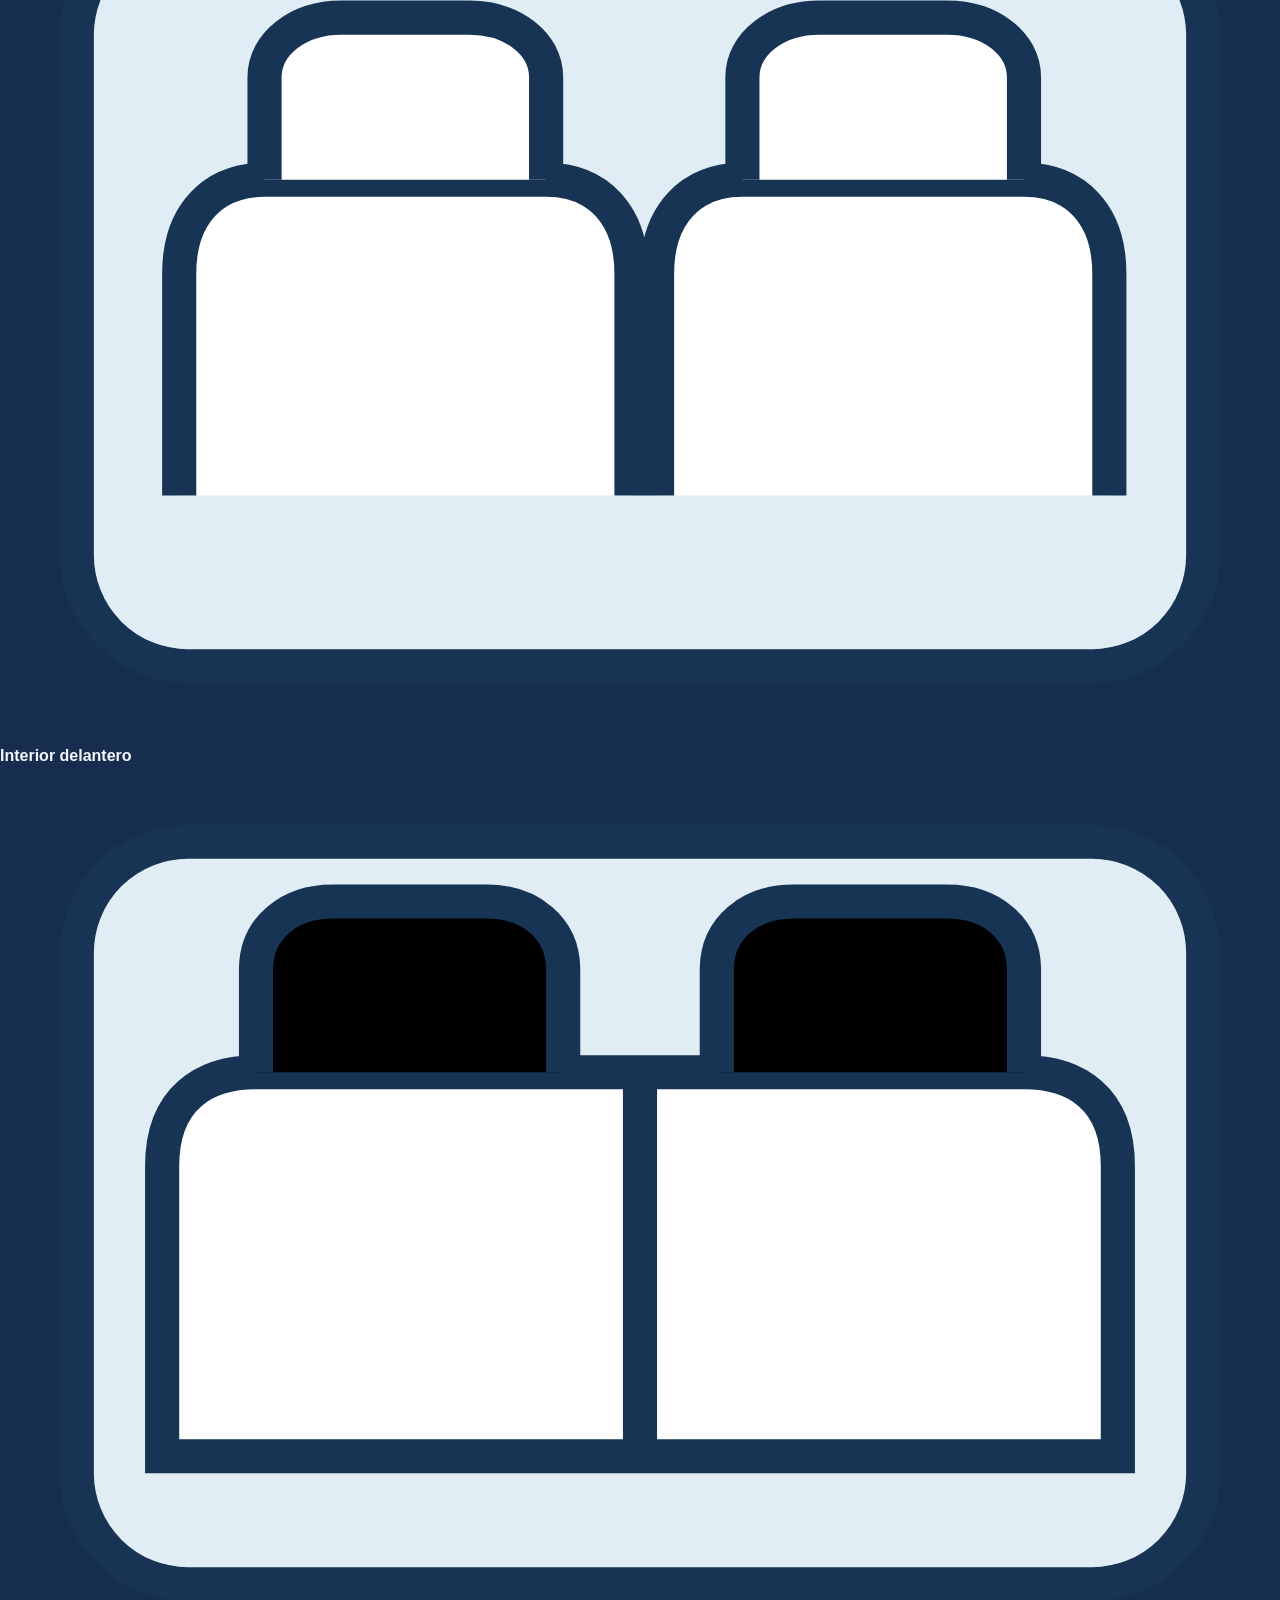
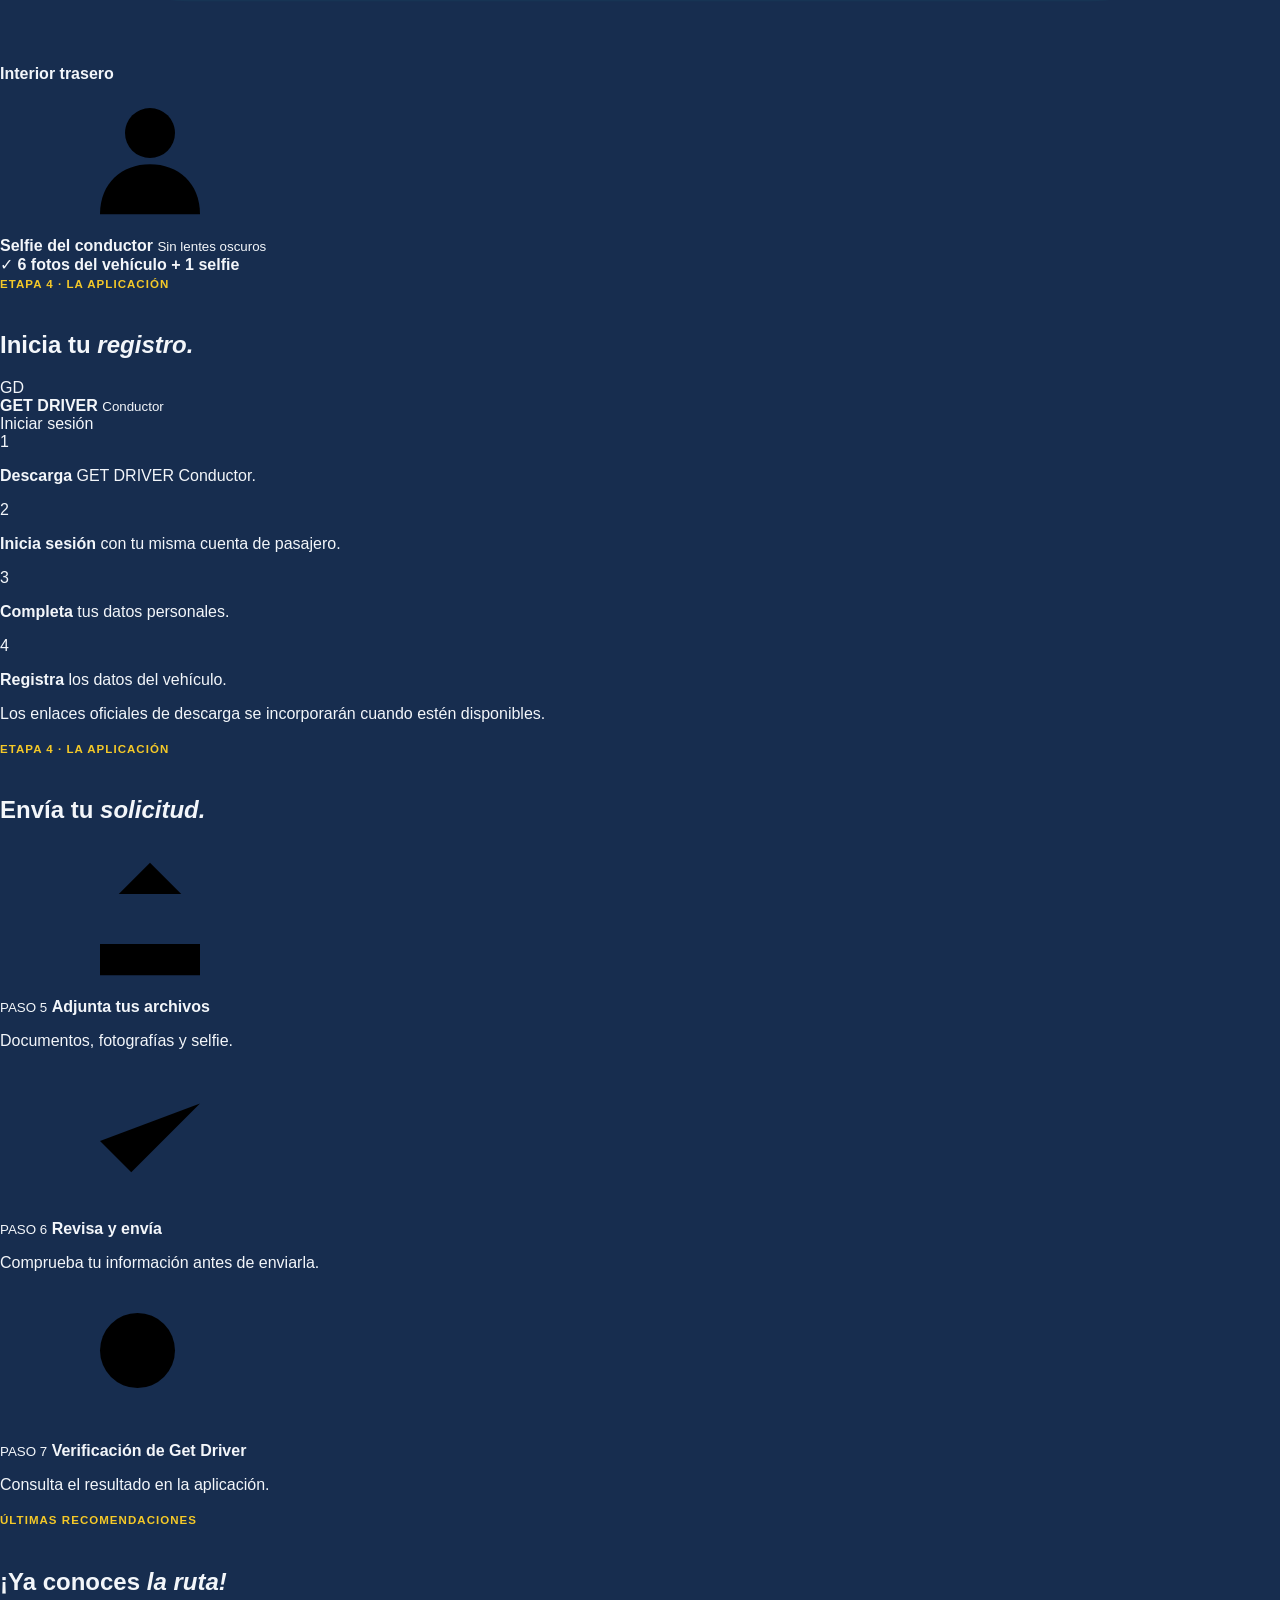
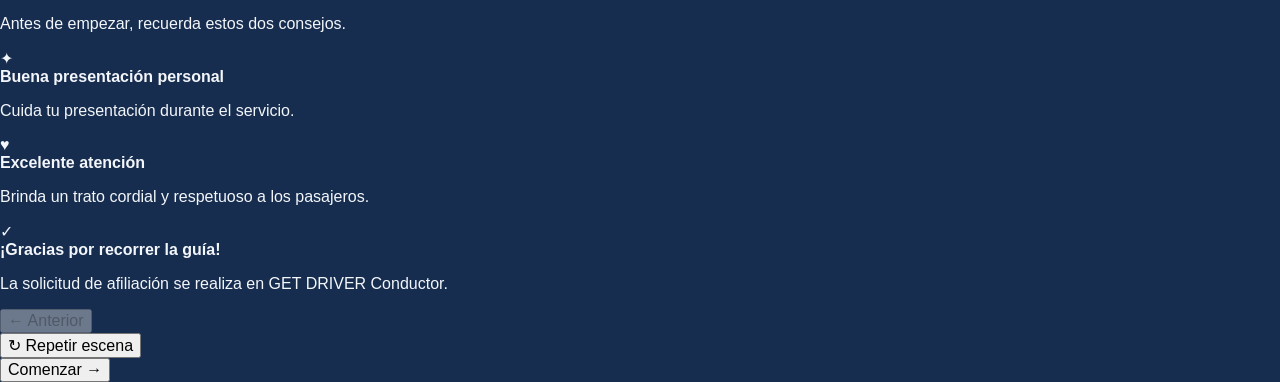
==== commit c878a710: "Update index.html" ====
--- a/index.html
+++ b/index.html
@@ -1,665 +1,701 @@
+
 <!DOCTYPE html>
 <html lang="es">
 <head>
-    <meta charset="UTF-8">
-    <meta name="viewport" content="width=device-width, initial-scale=1.0">
-    <meta
-        name="description"
-        content="Conoce los requisitos y pasos para afiliarte como conductor de Get Driver."
-    >
-    <title>Conviértete en conductor | Get Driver</title>
-    <link rel="stylesheet" href="styles.css">
-    <script src="script.js" defer></script>
+  <meta charset="UTF-8">
+  <meta name="viewport" content="width=device-width, initial-scale=1.0">
+  <meta name="theme-color" content="#102542">
+  <meta name="description" content="Conoce paso a paso cómo afiliarte como conductor a Get Driver.">
+  <title>Tu ruta comienza aquí | Get Driver</title>
+  <link rel="stylesheet" href="styles.css">
+  <script src="script.js" defer></script>
 </head>
 <body>
-    <header class="site-header">
-        <a class="brand" href="#inicio" aria-label="Get Driver, ir al inicio">
-            <span class="brand-mark" aria-hidden="true">GD</span>
-            <span class="brand-name">GET DRIVER</span>
-        </a>
-
-        <nav class="main-nav" aria-label="Navegación principal">
-            <a href="#vehiculo">Vehículo</a>
-            <a href="#preparacion">Documentos</a>
-            <a href="#afiliacion">Afiliación</a>
-            <a href="#recuerda">Consideraciones</a>
-        </nav>
-
-        <a class="header-cta" href="#vehiculo" data-start-link>Comenzar</a>
-
-        <div class="reading-progress" aria-hidden="true">
-            <div class="reading-progress-bar" id="readingProgressBar"></div>
-        </div>
+  <!-- Íconos e ilustraciones vectoriales de esta presentación. -->
+  <svg class="svg-library" xmlns="http://www.w3.org/2000/svg" aria-hidden="true">
+    <symbol id="icon-check" viewBox="0 0 24 24"><path d="m4 12 5 5L20 6"/></symbol>
+    <symbol id="icon-card" viewBox="0 0 24 24"><rect x="3" y="4" width="18" height="16" rx="3"/><circle cx="9" cy="10" r="2"/><path d="M6 16c.8-2 5.2-2 6 0M15 9h3m-3 4h3"/></symbol>
+    <symbol id="icon-license" viewBox="0 0 24 24"><rect x="2.5" y="4" width="19" height="16" rx="3"/><circle cx="8" cy="11" r="3"/><path d="m6 11 2 2 3-4m4 1h4m-4 4h4"/></symbol>
+    <symbol id="icon-shield" viewBox="0 0 24 24"><path d="M12 2.5 20 6v6c0 5-3.5 8.2-8 10-4.5-1.8-8-5-8-10V6Z"/><path d="m8.5 12 2.3 2.4 4.8-5"/></symbol>
+    <symbol id="icon-car-doc" viewBox="0 0 24 24"><path d="M5 3h10l4 4v14H5Z"/><path d="M15 3v5h4M8 13h8M8 16h6"/></symbol>
+    <symbol id="icon-report" viewBox="0 0 24 24"><path d="M7 2.5h10l3 3V22H4V5.5Z"/><path d="M8 10h8M8 14h8M8 18h5"/></symbol>
+    <symbol id="icon-camera" viewBox="0 0 24 24"><path d="M3 7h4l2-2h6l2 2h4v13H3Z"/><circle cx="12" cy="13" r="4"/></symbol>
+    <symbol id="icon-person" viewBox="0 0 24 24"><circle cx="12" cy="8" r="4"/><path d="M4 21c0-5 3.5-8 8-8s8 3 8 8"/></symbol>
+    <symbol id="icon-phone" viewBox="0 0 24 24"><rect x="6" y="2" width="12" height="20" rx="3"/><path d="M10 18h4"/></symbol>
+    <symbol id="icon-upload" viewBox="0 0 24 24"><path d="M12 16V3m-5 5 5-5 5 5M4 16v5h16v-5"/></symbol>
+    <symbol id="icon-search" viewBox="0 0 24 24"><circle cx="10" cy="10" r="6"/><path d="m15 15 6 6"/></symbol>
+
+    <symbol id="car-sedan" viewBox="0 0 260 135">
+      <ellipse cx="130" cy="116" rx="100" ry="10" fill="#102a47" opacity=".12"/>
+      <path d="M18 76h24l35-37c8-8 17-12 30-12h49c16 0 25 5 36 17l29 32h17c8 0 13 6 13 15v18H10V91c0-9 3-15 8-15Z" fill="#fff" stroke="#173454" stroke-width="5" stroke-linejoin="round"/>
+      <path d="m76 75 30-34h54l35 34Z" fill="#c5e1f0" stroke="#173454" stroke-width="4" stroke-linejoin="round"/>
+      <path d="M133 41v34" stroke="#173454" stroke-width="3"/>
+      <path d="M14 89h21m183 0h25" stroke="#f5c928" stroke-width="7" stroke-linecap="round"/>
+      <circle cx="66" cy="108" r="19" fill="#173454"/>
+      <circle cx="203" cy="108" r="19" fill="#173454"/>
+      <circle cx="66" cy="108" r="8" fill="#ecf5fb"/>
+      <circle cx="203" cy="108" r="8" fill="#ecf5fb"/>
+    </symbol>
+
+    <symbol id="car-hatch" viewBox="0 0 260 135">
+      <ellipse cx="130" cy="116" rx="100" ry="10" fill="#102a47" opacity=".12"/>
+      <path d="M17 78h28l31-39c7-8 15-12 29-12h59c15 0 23 6 35 19l24 32h15c8 0 13 6 13 15v16H10V92c0-8 2-14 7-14Z" fill="#fff" stroke="#173454" stroke-width="5" stroke-linejoin="round"/>
+      <path d="m76 76 29-35h55l34 35Z" fill="#c5e1f0" stroke="#173454" stroke-width="4"/>
+      <path d="M134 41v35M194 48v28" stroke="#173454" stroke-width="3"/>
+      <circle cx="66" cy="108" r="19" fill="#173454"/>
+      <circle cx="204" cy="108" r="19" fill="#173454"/>
+      <circle cx="66" cy="108" r="8" fill="#ecf5fb"/>
+      <circle cx="204" cy="108" r="8" fill="#ecf5fb"/>
+    </symbol>
+
+    <symbol id="car-suv" viewBox="0 0 260 135">
+      <ellipse cx="130" cy="116" rx="105" ry="10" fill="#102a47" opacity=".12"/>
+      <path d="M14 69h27l30-38c8-10 17-13 31-13h67c15 0 25 6 32 16l27 35h14c6 0 10 5 10 12v28H9V81c0-7 1-12 5-12Z" fill="#fff" stroke="#173454" stroke-width="5" stroke-linejoin="round"/>
+      <path d="m73 68 28-37h68l29 37Z" fill="#c5e1f0" stroke="#173454" stroke-width="4"/>
+      <path d="M137 31v37" stroke="#173454" stroke-width="3"/>
+      <circle cx="64" cy="108" r="20" fill="#173454"/>
+      <circle cx="207" cy="108" r="20" fill="#173454"/>
+      <circle cx="64" cy="108" r="8" fill="#ecf5fb"/>
+      <circle cx="207" cy="108" r="8" fill="#ecf5fb"/>
+    </symbol>
+
+    <symbol id="car-front" viewBox="0 0 145 110">
+      <path d="m31 35 11-20h61l11 20 6 19v29H25V54Z" fill="#fff" stroke="#173454" stroke-width="5"/>
+      <path d="m41 25-10 27h83l-10-27Z" fill="#c5e1f0" stroke="#173454" stroke-width="3"/>
+      <path d="M35 67h22m31 0h22" stroke="#f5c928" stroke-width="7" stroke-linecap="round"/>
+      <path d="M38 84v12m69-12v12" stroke="#173454" stroke-width="10" stroke-linecap="round"/>
+    </symbol>
+
+    <symbol id="car-back" viewBox="0 0 145 110">
+      <path d="m31 35 11-20h61l11 20 6 19v29H25V54Z" fill="#fff" stroke="#173454" stroke-width="5"/>
+      <path d="m41 25-10 27h83l-10-27Z" fill="#c5e1f0" stroke="#173454" stroke-width="3"/>
+      <path d="M35 67h22m31 0h22" stroke="#e47966" stroke-width="7" stroke-linecap="round"/>
+      <rect x="62" y="61" width="21" height="12" rx="3" fill="#173454"/>
+      <path d="M38 84v12m69-12v12" stroke="#173454" stroke-width="10" stroke-linecap="round"/>
+    </symbol>
+
+    <symbol id="car-inside-front" viewBox="0 0 150 105">
+      <rect x="9" y="9" width="132" height="87" rx="13" fill="#e0edf5" stroke="#173454" stroke-width="4"/>
+      <path d="M21 76V50c0-7 4-11 10-11h33c6 0 10 4 10 11v26M77 76V50c0-7 4-11 10-11h33c6 0 10 4 10 11v26" fill="#fff" stroke="#173454" stroke-width="4"/>
+      <path d="M31 39V27c0-4 4-7 9-7h15c5 0 9 3 9 7v12m23 0V27c0-4 4-7 9-7h15c5 0 9 3 9 7v12" fill="#fff" stroke="#173454" stroke-width="4"/>
+    </symbol>
+
+    <symbol id="car-inside-back" viewBox="0 0 150 105">
+      <rect x="9" y="9" width="132" height="87" rx="13" fill="#e0edf5" stroke="#173454" stroke-width="4"/>
+      <path d="M19 81V47c0-8 5-11 11-11h90c6 0 11 3 11 11v34Z" fill="#fff" stroke="#173454" stroke-width="4"/>
+      <path d="M30 36V24c0-5 4-8 9-8h18c5 0 9 3 9 8v12m18 0V24c0-5 4-8 9-8h18c5 0 9 3 9 8v12M75 36v45" stroke="#173454" stroke-width="4"/>
+    </symbol>
+  </svg>
+
+  <!-- Esta plantilla se incorpora una vez a cada escena mediante script.js. -->
+  <template id="guideTemplate">
+    <aside class="guide" aria-label="Mascota guía">
+      <div class="guide-halo"></div>
+      <div class="guide-character">
+        <img class="guide-image" alt="Mascota de Get Driver">
+        <div class="guide-placeholder" aria-hidden="true">
+          <div class="placeholder-face">
+            <i></i><i></i><span></span>
+          </div>
+          <small>TU MASCOTA<br>AQUÍ</small>
+        </div>
+        <div class="guide-shadow"></div>
+      </div>
+      <div class="speech">
+        <span class="speech-label">TU GUÍA GET DRIVER</span>
+        <p class="speech-text"></p>
+        <span class="speech-cursor" aria-hidden="true"></span>
+      </div>
+    </aside>
+  </template>
+
+  <div class="app">
+    <header class="topbar">
+      <a class="brand" href="#inicio" id="goHome" aria-label="Volver a la bienvenida">
+        <span class="brand-symbol" id="brandSymbol">
+          <img src="assets/logo/get-driver.png" id="brandImage" alt="">
+          <span id="brandFallback">GD</span>
+        </span>
+        <span class="brand-name">
+          GET DRIVER
+          <small>AFILIACIÓN DE CONDUCTORES</small>
+        </span>
+      </a>
+
+      <span class="topbar-caption">TU RUTA PARA AFILIARTE</span>
+
+      <div class="progress-track" aria-hidden="true">
+        <span id="progressFill"></span>
+      </div>
     </header>
 
-    <main>
-        <!-- Bienvenida -->
-        <section class="hero section-anchor" id="inicio" data-stage="1">
-            <div class="hero-content">
-                <p class="eyebrow">
-                    <span class="eyebrow-dot"></span>
-                    TU PRÓXIMO VIAJE EMPIEZA AQUÍ
+    <main class="viewport" id="inicio">
+
+      <!-- ESCENA 1: BIENVENIDA -->
+      <section
+        class="scene is-active"
+        data-side="left"
+        data-gif="assets/mascota/01-saludo.gif"
+        data-dialogue="¡Hola! Bienvenido a Get Driver. Te acompañaré para que conozcas los requisitos y cómo solicitar tu afiliación. ¡Vamos paso a paso!"
+        aria-labelledby="scene1-title"
+      >
+        <div class="scene-shell">
+          <div class="scene-content">
+            <p class="eyebrow" data-reveal>BIENVENIDO A GET DRIVER</p>
+            <h1 id="scene1-title" data-reveal>
+              Tu próxima ruta <em>comienza aquí.</em>
+            </h1>
+            <p class="lead" data-reveal>
+              Descubre cómo afiliarte como conductor en un recorrido visual.
+            </p>
+
+            <div class="map-scene" data-reveal>
+              <svg
+                class="map-svg"
+                viewBox="0 0 620 255"
+                role="img"
+                aria-label="Mapa ilustrado con una ruta que une el inicio y el destino"
+              >
+                <defs>
+                  <pattern id="mapGrid" width="50" height="50" patternUnits="userSpaceOnUse">
+                    <path d="M50 0H0V50" fill="none" stroke="#a9c5da" stroke-opacity=".13"/>
+                  </pattern>
+                  <path
+                    id="journeyPath"
+                    d="M70 190 C140 195 125 65 215 88 S335 202 410 155 S495 65 550 79"
+                  />
+                </defs>
+
+                <rect width="620" height="255" fill="url(#mapGrid)"/>
+
+                <g fill="#91b2cb" opacity=".17">
+                  <rect x="20" y="32" width="80" height="70" rx="10"/>
+                  <rect x="149" y="184" width="74" height="62" rx="10"/>
+                  <rect x="282" y="20" width="78" height="64" rx="10"/>
+                  <rect x="444" y="175" width="80" height="65" rx="10"/>
+                </g>
+
+                <use
+                  href="#journeyPath"
+                  stroke="#ffffff"
+                  stroke-opacity=".14"
+                  stroke-width="20"
+                  fill="none"
+                  stroke-linecap="round"
+                />
+
+                <use
+                  class="route-animated"
+                  href="#journeyPath"
+                  stroke="#f5c928"
+                  stroke-width="7"
+                  fill="none"
+                  stroke-linecap="round"
+                />
+
+                <circle cx="70" cy="190" r="13" fill="#f5c928" stroke="#fff" stroke-width="4"/>
+
+                <g transform="translate(550 79)">
+                  <path
+                    d="M0-24c-15 0-25 11-25 25 0 17 25 40 25 40S25 18 25 1C25-13 15-24 0-24Z"
+                    fill="#f5c928"
+                  />
+                  <circle cy="1" r="9" fill="#173454"/>
+                </g>
+
+                <circle class="map-traveler" r="10" fill="#fff">
+                  <animateMotion dur="7s" repeatCount="indefinite">
+                    <mpath href="#journeyPath"/>
+                  </animateMotion>
+                </circle>
+
+                <text x="36" y="227" fill="#fff" font-size="17" font-weight="700">INICIO</text>
+                <text x="510" y="37" fill="#fff" font-size="17" font-weight="700">DESTINO</text>
+              </svg>
+
+              <span class="map-label">
+                <span class="map-label-dot"></span>
+                RECORRIDO GET DRIVER
+              </span>
+            </div>
+          </div>
+        </div>
+      </section>
+
+      <!-- ESCENA 2: VEHÍCULOS Y AÑO -->
+      <section
+        class="scene"
+        data-side="right"
+        data-gif="assets/mascota/02-vehiculos.gif"
+        data-dialogue="Primero, tu vehículo. Puede ser sedán, hatchback o SUV. Además, el año de modelo indicado es 2010 en adelante."
+        aria-labelledby="scene2-title"
+      >
+        <div class="scene-shell">
+          <div class="scene-content">
+            <p class="eyebrow" data-reveal>ETAPA 1 · TU VEHÍCULO</p>
+            <h2 id="scene2-title" data-reveal>
+              ¿Qué vehículos <em>se consideran?</em>
+            </h2>
+            <p class="lead" data-reveal>
+              Estos son los tipos de auto y el año mínimo de modelo.
+            </p>
+
+            <div class="vehicle-grid">
+              <article class="vehicle-card" data-reveal>
+                <div class="vehicle-art">
+                  <svg viewBox="0 0 260 135" aria-hidden="true">
+                    <use href="#car-sedan"/>
+                  </svg>
+                </div>
+                <strong>Sedán</strong>
+              </article>
+
+              <article class="vehicle-card" data-reveal>
+                <div class="vehicle-art">
+                  <svg viewBox="0 0 260 135" aria-hidden="true">
+                    <use href="#car-hatch"/>
+                  </svg>
+                </div>
+                <strong>Hatchback</strong>
+              </article>
+
+              <article class="vehicle-card" data-reveal>
+                <div class="vehicle-art">
+                  <svg viewBox="0 0 260 135" aria-hidden="true">
+                    <use href="#car-suv"/>
+                  </svg>
+                </div>
+                <strong>SUV</strong>
+              </article>
+            </div>
+
+            <div class="year-banner" data-reveal>
+              <span class="year-number">2010<span>+</span></span>
+              <div>
+                <strong>AÑO DEL MODELO</strong>
+                <p>2010 en adelante</p>
+              </div>
+              <span class="year-star" aria-hidden="true">✦</span>
+            </div>
+          </div>
+        </div>
+      </section>
+
+      <!-- ESCENA 3: DOCUMENTOS BÁSICOS -->
+      <section
+        class="scene"
+        data-side="left"
+        data-gif="assets/mascota/03-documentos.gif"
+        data-dialogue="Prepara tus documentos básicos: identificación y licencia vigentes, además del SOAT y la tarjeta de propiedad del vehículo."
+        aria-labelledby="scene3-title"
+      >
+        <div class="scene-shell">
+          <div class="scene-content">
+            <p class="eyebrow" data-reveal>ETAPA 2 · DOCUMENTOS</p>
+            <h2 id="scene3-title" data-reveal>
+              Ten listos tus <em>documentos.</em>
+            </h2>
+            <p class="lead" data-reveal>
+              Dos documentos personales y dos del vehículo.
+            </p>
+
+            <div class="document-grid">
+              <article class="document-card" data-reveal>
+                <span class="doc-icon">
+                  <svg aria-hidden="true"><use href="#icon-card"/></svg>
+                </span>
+                <div>
+                  <strong>DNI o identidad</strong>
+                  <small>Documento vigente</small>
+                </div>
+              </article>
+
+              <article class="document-card" data-reveal>
+                <span class="doc-icon">
+                  <svg aria-hidden="true"><use href="#icon-license"/></svg>
+                </span>
+                <div>
+                  <strong>Licencia de conducir</strong>
+                  <small>Licencia vigente</small>
+                </div>
+              </article>
+
+              <article class="document-card" data-reveal>
+                <span class="doc-icon">
+                  <svg aria-hidden="true"><use href="#icon-shield"/></svg>
+                </span>
+                <div>
+                  <strong>SOAT</strong>
+                  <small>Seguro vigente</small>
+                </div>
+              </article>
+
+              <article class="document-card" data-reveal>
+                <span class="doc-icon">
+                  <svg aria-hidden="true"><use href="#icon-car-doc"/></svg>
+                </span>
+                <div>
+                  <strong>Tarjeta de propiedad</strong>
+                  <small>Del vehículo</small>
+                </div>
+              </article>
+            </div>
+          </div>
+        </div>
+      </section>
+
+      <!-- ESCENA 4: ANTECEDENTES -->
+      <section
+        class="scene"
+        data-side="right"
+        data-gif="assets/mascota/04-antecedentes.gif"
+        data-dialogue="También necesitas antecedentes policiales y penales. Si eres extranjero, los antecedentes policiales de tu país se gestionan mediante la organización correspondiente en Arequipa."
+        aria-labelledby="scene4-title"
+      >
+        <div class="scene-shell">
+          <div class="scene-content">
+            <p class="eyebrow" data-reveal>ETAPA 2 · DOCUMENTOS</p>
+            <h2 id="scene4-title" data-reveal>
+              Recuerda tus <em>antecedentes.</em>
+            </h2>
+
+            <div class="background-docs">
+              <article class="background-card" data-reveal>
+                <span class="background-icon">
+                  <svg aria-hidden="true"><use href="#icon-report"/></svg>
+                </span>
+                <strong>Antecedentes policiales</strong>
+              </article>
+
+              <article class="background-card" data-reveal>
+                <span class="background-icon">
+                  <svg aria-hidden="true"><use href="#icon-report"/></svg>
+                </span>
+                <strong>Antecedentes penales</strong>
+              </article>
+            </div>
+
+            <div class="foreign-note" data-reveal>
+              <span class="foreign-mark" aria-hidden="true">i</span>
+              <div>
+                <strong>Si eres conductor extranjero</strong>
+                <p>
+                  Los antecedentes policiales de tu país de origen deben
+                  gestionarse mediante la organización correspondiente
+                  en Arequipa.
                 </p>
-
-                <h1>Tu camino para ser conductor <span>comienza aquí.</span></h1>
-
-                <p class="hero-description">
-                    Revisa los requisitos, prepara tus documentos y conoce cómo realizar
-                    tu proceso de afiliación a Get Driver.
+              </div>
+            </div>
+          </div>
+        </div>
+      </section>
+
+      <!-- ESCENA 5: FOTOGRAFÍAS EXTERIORES -->
+      <section
+        class="scene"
+        data-side="left"
+        data-gif="assets/mascota/05-fotos-exterior.gif"
+        data-dialogue="Ahora, las fotos del vehículo. Primero prepara cuatro vistas exteriores: frontal, trasera y los dos laterales."
+        aria-labelledby="scene5-title"
+      >
+        <div class="scene-shell">
+          <div class="scene-content">
+            <p class="eyebrow" data-reveal>ETAPA 3 · FOTOGRAFÍAS</p>
+            <h2 id="scene5-title" data-reveal>
+              Cuatro vistas <em>por fuera.</em>
+            </h2>
+            <p class="lead" data-reveal>
+              Fotografía el exterior del vehículo desde estos ángulos.
+            </p>
+
+            <div class="photos-grid">
+              <article class="photo-card" data-reveal>
+                <div class="photo-art">
+                  <svg viewBox="0 0 145 110" aria-hidden="true">
+                    <use href="#car-front"/>
+                  </svg>
+                </div>
+                <strong>Vista frontal</strong>
+              </article>
+
+              <article class="photo-card" data-reveal>
+                <div class="photo-art">
+                  <svg viewBox="0 0 145 110" aria-hidden="true">
+                    <use href="#car-back"/>
+                  </svg>
+                </div>
+                <strong>Vista trasera</strong>
+              </article>
+
+              <article class="photo-card" data-reveal>
+                <div class="photo-art">
+                  <svg viewBox="0 0 260 135" aria-hidden="true">
+                    <use href="#car-sedan"/>
+                  </svg>
+                </div>
+                <strong>Lateral izquierdo</strong>
+              </article>
+
+              <article class="photo-card" data-reveal>
+                <div class="photo-art">
+                  <svg class="flipped" viewBox="0 0 260 135" aria-hidden="true">
+                    <use href="#car-sedan"/>
+                  </svg>
+                </div>
+                <strong>Lateral derecho</strong>
+              </article>
+            </div>
+          </div>
+        </div>
+      </section>
+
+      <!-- ESCENA 6: INTERIOR Y SELFIE -->
+      <section
+        class="scene"
+        data-side="right"
+        data-gif="assets/mascota/06-selfie.gif"
+        data-dialogue="Para completar las fotos, añade el interior delantero, el interior trasero y una selfie tuya sin lentes oscuros. En total son seis fotos del auto y una selfie."
+        aria-labelledby="scene6-title"
+      >
+        <div class="scene-shell">
+          <div class="scene-content">
+            <p class="eyebrow" data-reveal>ETAPA 3 · FOTOGRAFÍAS</p>
+            <h2 id="scene6-title" data-reveal>
+              Interior y <em>selfie.</em>
+            </h2>
+            <p class="lead" data-reveal>
+              Las últimas imágenes que necesitas preparar.
+            </p>
+
+            <div class="interior-grid">
+              <article class="interior-card" data-reveal>
+                <div class="interior-art">
+                  <svg viewBox="0 0 150 105" aria-hidden="true">
+                    <use href="#car-inside-front"/>
+                  </svg>
+                </div>
+                <strong>Interior delantero</strong>
+              </article>
+
+              <article class="interior-card" data-reveal>
+                <div class="interior-art">
+                  <svg viewBox="0 0 150 105" aria-hidden="true">
+                    <use href="#car-inside-back"/>
+                  </svg>
+                </div>
+                <strong>Interior trasero</strong>
+              </article>
+
+              <article class="interior-card" data-reveal>
+                <div class="interior-art selfie-art">
+                  <svg aria-hidden="true">
+                    <use href="#icon-person"/>
+                  </svg>
+                </div>
+                <strong>Selfie del conductor</strong>
+                <small>Sin lentes oscuros</small>
+              </article>
+            </div>
+
+            <div class="visual-tip" data-reveal>
+              <span class="tip-check">✓</span>
+              <strong>6 fotos del vehículo + 1 selfie</strong>
+            </div>
+          </div>
+        </div>
+      </section>
+
+      <!-- ESCENA 7: REGISTRO EN LA APLICACIÓN -->
+      <section
+        class="scene"
+        data-side="left"
+        data-gif="assets/mascota/07-aplicacion.gif"
+        data-dialogue="Con todo preparado, abre GET DRIVER Conductor. Descárgala, inicia sesión con tu cuenta de pasajero y registra tus datos y los del vehículo."
+        aria-labelledby="scene7-title"
+      >
+        <div class="scene-shell">
+          <div class="scene-content">
+            <p class="eyebrow" data-reveal>ETAPA 4 · LA APLICACIÓN</p>
+            <h2 id="scene7-title" data-reveal>
+              Inicia tu <em>registro.</em>
+            </h2>
+
+            <div class="app-layout">
+              <div class="phone-illustration" data-reveal>
+                <div class="phone-speaker"></div>
+                <div class="phone-screen">
+                  <div class="phone-logo">GD</div>
+                  <strong>GET DRIVER</strong>
+                  <small>Conductor</small>
+                  <div class="phone-divider"></div>
+                  <span>Iniciar sesión</span>
+                </div>
+              </div>
+
+              <div class="step-list">
+                <div class="step-row" data-reveal>
+                  <span>1</span>
+                  <p><strong>Descarga</strong> GET DRIVER Conductor.</p>
+                </div>
+
+                <div class="step-row" data-reveal>
+                  <span>2</span>
+                  <p><strong>Inicia sesión</strong> con tu misma cuenta de pasajero.</p>
+                </div>
+
+                <div class="step-row" data-reveal>
+                  <span>3</span>
+                  <p><strong>Completa</strong> tus datos personales.</p>
+                </div>
+
+                <div class="step-row" data-reveal>
+                  <span>4</span>
+                  <p><strong>Registra</strong> los datos del vehículo.</p>
+                </div>
+              </div>
+            </div>
+
+            <p class="small-note" data-reveal>
+              Los enlaces oficiales de descarga se incorporarán
+              cuando estén disponibles.
+            </p>
+          </div>
+        </div>
+      </section>
+
+      <!-- ESCENA 8: ENVÍO Y VERIFICACIÓN -->
+      <section
+        class="scene"
+        data-side="right"
+        data-gif="assets/mascota/08-verificacion.gif"
+        data-dialogue="Después adjunta tus archivos, revisa y envía la solicitud. Get Driver verificará la información; consulta el resultado dentro de la aplicación."
+        aria-labelledby="scene8-title"
+      >
+        <div class="scene-shell">
+          <div class="scene-content">
+            <p class="eyebrow" data-reveal>ETAPA 4 · LA APLICACIÓN</p>
+            <h2 id="scene8-title" data-reveal>
+              Envía tu <em>solicitud.</em>
+            </h2>
+
+            <div class="final-steps">
+              <article class="final-step" data-reveal>
+                <span class="final-step-icon">
+                  <svg aria-hidden="true"><use href="#icon-upload"/></svg>
+                </span>
+                <div>
+                  <small>PASO 5</small>
+                  <strong>Adjunta tus archivos</strong>
+                  <p>Documentos, fotografías y selfie.</p>
+                </div>
+              </article>
+
+              <article class="final-step" data-reveal>
+                <span class="final-step-icon">
+                  <svg aria-hidden="true"><use href="#icon-check"/></svg>
+                </span>
+                <div>
+                  <small>PASO 6</small>
+                  <strong>Revisa y envía</strong>
+                  <p>Comprueba tu información antes de enviarla.</p>
+                </div>
+              </article>
+
+              <article class="final-step" data-reveal>
+                <span class="final-step-icon">
+                  <svg aria-hidden="true"><use href="#icon-search"/></svg>
+                </span>
+                <div>
+                  <small>PASO 7</small>
+                  <strong>Verificación de Get Driver</strong>
+                  <p>Consulta el resultado en la aplicación.</p>
+                </div>
+              </article>
+            </div>
+          </div>
+        </div>
+      </section>
+
+      <!-- ESCENA 9: RECOMENDACIONES Y DESPEDIDA -->
+      <section
+        class="scene"
+        data-side="left"
+        data-gif="assets/mascota/09-despedida.gif"
+        data-dialogue="¡Excelente! Ya conoces todo el recorrido. Recuerda cuidar tu presentación y tratar bien a tus pasajeros. Ahora sigue las indicaciones en la app. ¡Te esperamos!"
+        aria-labelledby="scene9-title"
+      >
+        <div class="scene-shell">
+          <div class="scene-content">
+            <p class="eyebrow" data-reveal>ÚLTIMAS RECOMENDACIONES</p>
+            <h2 id="scene9-title" data-reveal>
+              ¡Ya conoces <em>la ruta!</em>
+            </h2>
+            <p class="lead" data-reveal>
+              Antes de empezar, recuerda estos dos consejos.
+            </p>
+
+            <div class="advice-grid">
+              <article class="advice-card" data-reveal>
+                <span class="advice-symbol">✦</span>
+                <div>
+                  <strong>Buena presentación personal</strong>
+                  <p>Cuida tu presentación durante el servicio.</p>
+                </div>
+              </article>
+
+              <article class="advice-card" data-reveal>
+                <span class="advice-symbol">♥</span>
+                <div>
+                  <strong>Excelente atención</strong>
+                  <p>Brinda un trato cordial y respetuoso a los pasajeros.</p>
+                </div>
+              </article>
+            </div>
+
+            <div class="goodbye" data-reveal>
+              <span class="goodbye-star">✓</span>
+              <div>
+                <strong>¡Gracias por recorrer la guía!</strong>
+                <p>
+                  La solicitud de afiliación se realiza
+                  en GET DRIVER Conductor.
                 </p>
-
-                <div class="hero-actions">
-                    <a class="button button-primary" href="#vehiculo">
-                        Conocer los requisitos
-                        <span aria-hidden="true">→</span>
-                    </a>
-
-                    <span class="hero-duration">
-                        <span aria-hidden="true">◷</span>
-                        Recorrido en 5 etapas
-                    </span>
-                </div>
-
-                <div class="hero-trust">
-                    <span class="trust-icon" aria-hidden="true">✓</span>
-                    <span>Información clara para preparar tu registro</span>
-                </div>
-            </div>
-
-            <div class="hero-art" aria-label="Ilustración simulada de un vehículo">
-                <div class="hero-sun"></div>
-                <div class="hero-road"></div>
-
-                <!-- Checkmark, no número, en la etiqueta de preparación -->
-                <div class="floating-label label-top">
-                    <span class="label-icon" aria-hidden="true">✓</span>
-                    <span>Prepara tu vehículo</span>
-                </div>
-
-                <svg
-                    class="hero-car"
-                    viewBox="0 0 640 360"
-                    role="img"
-                    aria-labelledby="carTitle"
-                >
-                    <title id="carTitle">Ilustración de automóvil para Get Driver</title>
-                    <ellipse
-                        cx="320"
-                        cy="300"
-                        rx="230"
-                        ry="25"
-                        fill="#132744"
-                        opacity=".12"
-                    />
-                    <path
-                        d="M92 205h457c23 0 42 19 42 42v42H54v-48c0-20 16-36 38-36Z"
-                        fill="#fff"
-                        stroke="#172D4F"
-                        stroke-width="10"
-                    />
-                    <path
-                        d="m166 205 66-91c10-14 25-22 42-22h137c19 0 36 9 47 24l67 89Z"
-                        fill="#fff"
-                        stroke="#172D4F"
-                        stroke-width="10"
-                        stroke-linejoin="round"
-                    />
-                    <path
-                        d="m242 119-54 76h125v-95h-28c-18 0-33 7-43 19Z"
-                        fill="#D9E7F2"
-                    />
-                    <path
-                        d="M330 100v95h178l-62-78c-8-11-20-17-34-17Z"
-                        fill="#D9E7F2"
-                    />
-                    <path
-                        d="M62 237h52M553 237h25"
-                        stroke="#F5C928"
-                        stroke-width="16"
-                        stroke-linecap="round"
-                    />
-                    <path d="M326 210v65" stroke="#D3DCE6" stroke-width="5"/>
-                    <circle cx="170" cy="284" r="44" fill="#172D4F"/>
-                    <circle cx="170" cy="284" r="19" fill="#E8EEF4"/>
-                    <circle cx="484" cy="284" r="44" fill="#172D4F"/>
-                    <circle cx="484" cy="284" r="19" fill="#E8EEF4"/>
-                    <path
-                        d="M122 196h45"
-                        stroke="#F5C928"
-                        stroke-width="9"
-                        stroke-linecap="round"
-                    />
-                    <circle cx="568" cy="195" r="8" fill="#F5C928"/>
-                </svg>
-
-                <div class="floating-label label-bottom">
-                    <span class="label-check" aria-hidden="true">✓</span>
-                    <span>Avanza a tu ritmo</span>
-                </div>
-
-                <span class="hero-image-note">Ilustración referencial</span>
-            </div>
-
-            <a class="scroll-hint" href="#vehiculo">
-                Desliza para comenzar
-                <span aria-hidden="true">↓</span>
-            </a>
-        </section>
-
-        <!-- Etapa 1: vehículo -->
-        <section class="journey-section section-anchor" id="vehiculo" data-stage="2">
-            <div class="section-heading">
-                <p class="eyebrow">
-                    <span class="eyebrow-dot"></span>
-                    ETAPA 1 · TU VEHÍCULO
-                </p>
-
-                <h2>¿Tu vehículo cumple con los requisitos?</h2>
-                <p>
-                    Revisa el tipo de vehículo y el año del modelo antes de iniciar
-                    tu registro.
-                </p>
-            </div>
-
-            <div class="alternating-layout">
-                <div class="section-main">
-                    <div class="vehicle-grid">
-                        <article class="vehicle-card">
-                            <div class="vehicle-art">
-                                <svg viewBox="0 0 300 150" role="img" aria-label="Ilustración de un sedán">
-                                    <ellipse cx="150" cy="128" rx="115" ry="10" fill="#172D4F" opacity=".1"/>
-                                    <path
-                                        d="M38 81h221c11 0 19 9 19 20v20H24V95c0-8 6-14 14-14Z"
-                                        fill="#fff"
-                                        stroke="#172D4F"
-                                        stroke-width="6"
-                                    />
-                                    <path
-                                        d="m76 81 30-39h77l38 39Z"
-                                        fill="#fff"
-                                        stroke="#172D4F"
-                                        stroke-width="6"
-                                    />
-                                    <path d="m112 47-24 30h53V47Zm58 0v30h39l-27-30Z" fill="#DCE8F2"/>
-                                    <circle cx="76" cy="121" r="19" fill="#172D4F"/>
-                                    <circle cx="226" cy="121" r="19" fill="#172D4F"/>
-                                    <circle cx="76" cy="121" r="8" fill="#EAF0F5"/>
-                                    <circle cx="226" cy="121" r="8" fill="#EAF0F5"/>
-                                    <path
-                                        d="M29 96h25m202 0h15"
-                                        stroke="#F5C928"
-                                        stroke-width="7"
-                                        stroke-linecap="round"
-                                    />
-                                </svg>
-                            </div>
-
-                            <div class="vehicle-card-copy">
-                                <span class="card-kicker">TIPO DE VEHÍCULO</span>
-                                <h3>Sedán</h3>
-                            </div>
-
-                            <span class="vehicle-card-index">01</span>
-                        </article>
-
-                        <article class="vehicle-card">
-                            <div class="vehicle-art">
-                                <svg viewBox="0 0 300 150" role="img" aria-label="Ilustración de un hatchback">
-                                    <ellipse cx="150" cy="128" rx="115" ry="10" fill="#172D4F" opacity=".1"/>
-                                    <path
-                                        d="M37 81h221c11 0 19 9 19 20v20H24V95c0-8 6-14 13-14Z"
-                                        fill="#fff"
-                                        stroke="#172D4F"
-                                        stroke-width="6"
-                                    />
-                                    <path
-                                        d="m74 81 31-39h86l35 39Z"
-                                        fill="#fff"
-                                        stroke="#172D4F"
-                                        stroke-width="6"
-                                    />
-                                    <path d="m110 47-25 30h59V47Zm47 0v30h59l-26-30Z" fill="#DCE8F2"/>
-                                    <path d="M221 51v31" stroke="#172D4F" stroke-width="5"/>
-                                    <circle cx="76" cy="121" r="19" fill="#172D4F"/>
-                                    <circle cx="226" cy="121" r="19" fill="#172D4F"/>
-                                    <circle cx="76" cy="121" r="8" fill="#EAF0F5"/>
-                                    <circle cx="226" cy="121" r="8" fill="#EAF0F5"/>
-                                    <path
-                                        d="M29 96h25m202 0h15"
-                                        stroke="#F5C928"
-                                        stroke-width="7"
-                                        stroke-linecap="round"
-                                    />
-                                </svg>
-                            </div>
-
-                            <div class="vehicle-card-copy">
-                                <span class="card-kicker">TIPO DE VEHÍCULO</span>
-                                <h3>Hatchback</h3>
-                            </div>
-
-                            <span class="vehicle-card-index">02</span>
-                        </article>
-
-                        <article class="vehicle-card">
-                            <div class="vehicle-art">
-                                <svg viewBox="0 0 300 150" role="img" aria-label="Ilustración de una SUV">
-                                    <ellipse cx="150" cy="128" rx="115" ry="10" fill="#172D4F" opacity=".1"/>
-                                    <path
-                                        d="M36 72h227c10 0 18 9 18 20v29H24V89c0-9 5-15 12-17Z"
-                                        fill="#fff"
-                                        stroke="#172D4F"
-                                        stroke-width="6"
-                                    />
-                                    <path
-                                        d="m69 72 27-40c5-7 12-10 21-10h86c9 0 18 5 23 12l28 38Z"
-                                        fill="#fff"
-                                        stroke="#172D4F"
-                                        stroke-width="6"
-                                    />
-                                    <path
-                                        d="m105 29-25 38h62V28h-17c-9 0-15 0-20 1Zm49-1v39h83l-24-32c-3-4-7-7-13-7Z"
-                                        fill="#DCE8F2"
-                                    />
-                                    <circle cx="77" cy="121" r="19" fill="#172D4F"/>
-                                    <circle cx="226" cy="121" r="19" fill="#172D4F"/>
-                                    <circle cx="77" cy="121" r="8" fill="#EAF0F5"/>
-                                    <circle cx="226" cy="121" r="8" fill="#EAF0F5"/>
-                                    <path
-                                        d="M29 93h24m214 0h13"
-                                        stroke="#F5C928"
-                                        stroke-width="7"
-                                        stroke-linecap="round"
-                                    />
-                                </svg>
-                            </div>
-
-                            <div class="vehicle-card-copy">
-                                <span class="card-kicker">TIPO DE VEHÍCULO</span>
-                                <h3>SUV</h3>
-                            </div>
-
-                            <span class="vehicle-card-index">03</span>
-                        </article>
-                    </div>
-
-                    <div class="year-requirement">
-                        <span class="year-icon" aria-hidden="true">2010+</span>
-                        <div>
-                            <span class="card-kicker">AÑO DEL MODELO</span>
-                            <strong>2010 en adelante</strong>
-                        </div>
-                        <span class="year-arrow" aria-hidden="true">→</span>
-                    </div>
-                </div>
-
-                <aside class="mascot-slot mascot-right" aria-label="Espacio reservado para la futura mascota">
-                    <div class="mascot-slot-topline">
-                        <span class="slot-pulse"></span>
-                        GUÍA DEL RECORRIDO
-                    </div>
-                    <div class="mascot-empty">
-                        <span class="mascot-plus" aria-hidden="true">+</span>
-                        <span>Espacio para la futura mascota</span>
-                        <small>Ilustración o animación</small>
-                    </div>
-                    <p class="mascot-caption">
-                        Este espacio no cubre el contenido y se adapta al tamaño de pantalla.
-                    </p>
-                </aside>
-            </div>
-        </section>
-
-        <!-- Etapa 2: documentos y fotografías -->
-        <section class="journey-section section-anchor section-tinted" id="preparacion" data-stage="3">
-            <div class="section-heading">
-                <p class="eyebrow">
-                    <span class="eyebrow-dot"></span>
-                    ETAPA 2 · PREPARACIÓN
-                </p>
-
-                <h2>Prepara todo antes de registrarte</h2>
-                <p>
-                    Ten listos tus documentos y las fotografías solicitadas para
-                    completar tu registro.
-                </p>
-            </div>
-
-            <div class="alternating-layout layout-mascot-left">
-                <aside class="mascot-slot mascot-left" aria-label="Espacio reservado para la futura mascota">
-                    <div class="mascot-slot-topline">
-                        <span class="slot-pulse"></span>
-                        GUÍA DEL RECORRIDO
-                    </div>
-                    <div class="mascot-empty">
-                        <span class="mascot-plus" aria-hidden="true">+</span>
-                        <span>Espacio para la futura mascota</span>
-                        <small>Ilustración o animación</small>
-                    </div>
-                    <p class="mascot-caption">
-                        Área independiente para futuras explicaciones animadas.
-                    </p>
-                </aside>
-
-                <div class="section-main">
-                    <div class="preparation-grid">
-                        <section class="info-card documents-card">
-                            <div class="info-card-heading">
-                                <span class="heading-number">A</span>
-                                <div>
-                                    <span class="card-kicker">LISTA DE PREPARACIÓN</span>
-                                    <h3>Documentos</h3>
-                                </div>
-                            </div>
-
-                            <ul class="document-list">
-                                <li><span class="list-check" aria-hidden="true">✓</span>DNI o documento de identidad vigente</li>
-                                <li><span class="list-check" aria-hidden="true">✓</span>Licencia de conducir</li>
-                                <li><span class="list-check" aria-hidden="true">✓</span>SOAT vigente</li>
-                                <li><span class="list-check" aria-hidden="true">✓</span>Tarjeta de propiedad del vehículo</li>
-                                <li><span class="list-check" aria-hidden="true">✓</span>Antecedentes policiales</li>
-                                <li><span class="list-check" aria-hidden="true">✓</span>Antecedentes penales</li>
-                            </ul>
-                        </section>
-
-                        <section class="info-card photos-card">
-                            <div class="info-card-heading">
-                                <span class="heading-number">B</span>
-                                <div>
-                                    <span class="card-kicker">LISTA DE PREPARACIÓN</span>
-                                    <h3>Fotografías</h3>
-                                </div>
-                            </div>
-
-                            <div class="selfie-row">
-                                <div class="selfie-illustration" aria-hidden="true">
-                                    <svg viewBox="0 0 70 70">
-                                        <circle cx="35" cy="35" r="33" fill="#EAF1F8"/>
-                                        <circle cx="35" cy="27" r="11" fill="#F5C928"/>
-                                        <path d="M14 59c3-13 11-20 21-20s18 7 21 20" fill="#172D4F"/>
-                                        <circle cx="35" cy="35" r="33" fill="none" stroke="#D5DFE9" stroke-width="2"/>
-                                    </svg>
-                                </div>
-                                <div>
-                                    <span class="card-kicker">FOTOGRAFÍA PERSONAL</span>
-                                    <strong>Selfie del conductor</strong>
-                                    <p>Sin lentes oscuros.</p>
-                                </div>
-                            </div>
-
-                            <div class="photo-heading">
-                                <h4>Fotografías del vehículo</h4>
-                                <span>6 vistas</span>
-                            </div>
-
-                            <div class="photo-grid">
-                                <article class="photo-tile">
-                                    <div class="photo-illustration">
-                                        <svg viewBox="0 0 140 76" aria-hidden="true">
-                                            <rect width="140" height="76" rx="12" fill="#EAF1F8"/>
-                                            <path d="M34 52V34l10-17h52l10 17v18" fill="#fff" stroke="#172D4F" stroke-width="4" stroke-linejoin="round"/>
-                                            <rect x="28" y="46" width="84" height="15" rx="7" fill="#fff" stroke="#172D4F" stroke-width="4"/>
-                                            <circle cx="47" cy="61" r="8" fill="#172D4F"/>
-                                            <circle cx="93" cy="61" r="8" fill="#172D4F"/>
-                                            <path d="M30 50h12m69 0h-12" stroke="#F5C928" stroke-width="5" stroke-linecap="round"/>
-                                        </svg>
-                                    </div>
-                                    <span>Vista frontal</span>
-                                </article>
-
-                                <article class="photo-tile">
-                                    <div class="photo-illustration">
-                                        <svg viewBox="0 0 140 76" aria-hidden="true">
-                                            <rect width="140" height="76" rx="12" fill="#EAF1F8"/>
-                                            <path d="M34 52V34l10-17h52l10 17v18" fill="#fff" stroke="#172D4F" stroke-width="4" stroke-linejoin="round"/>
-                                            <rect x="28" y="46" width="84" height="15" rx="7" fill="#fff" stroke="#172D4F" stroke-width="4"/>
-                                            <rect x="58" y="38" width="24" height="9" rx="3" fill="#172D4F"/>
-                                            <circle cx="47" cy="61" r="8" fill="#172D4F"/>
-                                            <circle cx="93" cy="61" r="8" fill="#172D4F"/>
-                                        </svg>
-                                    </div>
-                                    <span>Vista trasera</span>
-                                </article>
-
-                                <article class="photo-tile">
-                                    <div class="photo-illustration">
-                                        <svg viewBox="0 0 140 76" aria-hidden="true">
-                                            <rect width="140" height="76" rx="12" fill="#EAF1F8"/>
-                                            <path d="m23 49 9-17 20-5 14-13h34l18 19 4 16H23Z" fill="#fff" stroke="#172D4F" stroke-width="4" stroke-linejoin="round"/>
-                                            <path d="m57 29 13-12h25l12 13H57Z" fill="#CFE0EE"/>
-                                            <circle cx="46" cy="50" r="9" fill="#172D4F"/>
-                                            <circle cx="105" cy="50" r="9" fill="#172D4F"/>
-                                            <path d="M27 44h11m91 0h-10" stroke="#F5C928" stroke-width="5" stroke-linecap="round"/>
-                                        </svg>
-                                    </div>
-                                    <span>Lateral izquierdo</span>
-                                </article>
-
-                                <article class="photo-tile">
-                                    <div class="photo-illustration">
-                                        <svg viewBox="0 0 140 76" aria-hidden="true">
-                                            <rect width="140" height="76" rx="12" fill="#EAF1F8"/>
-                                            <path d="m23 49 9-17 20-5 14-13h34l18 19 4 16H23Z" fill="#fff" stroke="#172D4F" stroke-width="4" stroke-linejoin="round"/>
-                                            <path d="m57 29 13-12h25l12 13H57Z" fill="#CFE0EE"/>
-                                            <path d="M83 18v12" stroke="#B8C9D9" stroke-width="2"/>
-                                            <circle cx="46" cy="50" r="9" fill="#172D4F"/>
-                                            <circle cx="105" cy="50" r="9" fill="#172D4F"/>
-                                            <path d="M27 44h11m91 0h-10" stroke="#F5C928" stroke-width="5" stroke-linecap="round"/>
-                                        </svg>
-                                    </div>
-                                    <span>Lateral derecho</span>
-                                </article>
-
-                                <article class="photo-tile">
-                                    <div class="photo-illustration">
-                                        <svg viewBox="0 0 140 76" aria-hidden="true">
-                                            <rect width="140" height="76" rx="12" fill="#EAF1F8"/>
-                                            <path d="M31 60V24q0-9 9-9h60q9 0 9 9v36" fill="#fff" stroke="#172D4F" stroke-width="4"/>
-                                            <path d="M43 32h20v23H43zm34 0h20v23H77z" fill="#DCE8F2" stroke="#172D4F" stroke-width="3"/>
-                                            <path d="M70 26v33" stroke="#F5C928" stroke-width="4"/>
-                                            <path d="M48 38v11m34-11v11" stroke="#AABBCD" stroke-width="3" stroke-linecap="round"/>
-                                        </svg>
-                                    </div>
-                                    <span>Interior delantero</span>
-                                </article>
-
-                                <article class="photo-tile">
-                                    <div class="photo-illustration">
-                                        <svg viewBox="0 0 140 76" aria-hidden="true">
-                                            <rect width="140" height="76" rx="12" fill="#EAF1F8"/>
-                                            <path d="M31 60V24q0-9 9-9h60q9 0 9 9v36" fill="#fff" stroke="#172D4F" stroke-width="4"/>
-                                            <path d="M43 34h20v21H43zm34 0h20v21H77z" fill="#DCE8F2" stroke="#172D4F" stroke-width="3"/>
-                                            <path d="M70 29v30" stroke="#F5C928" stroke-width="4"/>
-                                            <path d="M48 40v9m34-9v9" stroke="#AABBCD" stroke-width="3" stroke-linecap="round"/>
-                                        </svg>
-                                    </div>
-                                    <span>Interior trasero</span>
-                                </article>
-                            </div>
-                        </section>
-                    </div>
-                </div>
-            </div>
-        </section>
-
-        <!-- Etapa 3: proceso -->
-        <section class="journey-section section-anchor" id="afiliacion" data-stage="4">
-            <div class="section-heading">
-                <p class="eyebrow">
-                    <span class="eyebrow-dot"></span>
-                    ETAPA 3 · REGISTRO
-                </p>
-                <h2>¿Cómo realizar tu afiliación?</h2>
-                <p>Sigue estos pasos para registrar tu información en la aplicación.</p>
-            </div>
-
-            <div class="alternating-layout">
-                <div class="section-main">
-                    <ol class="process-list">
-                        <li>
-                            <span class="process-number">01</span>
-                            <div>
-                                <h3>Descarga la aplicación</h3>
-                                <p>Busca GET DRIVER Conductor.</p>
-                            </div>
-                        </li>
-                        <li>
-                            <span class="process-number">02</span>
-                            <div>
-                                <h3>Inicia sesión</h3>
-                                <p>Utiliza la misma cuenta que usas como pasajero.</p>
-                            </div>
-                        </li>
-                        <li>
-                            <span class="process-number">03</span>
-                            <div>
-                                <h3>Completa tus datos</h3>
-                                <p>Registra tu información personal.</p>
-                            </div>
-                        </li>
-                        <li>
-                            <span class="process-number">04</span>
-                            <div>
-                                <h3>Registra tu vehículo</h3>
-                                <p>Ingresa los datos solicitados del vehículo.</p>
-                            </div>
-                        </li>
-                        <li>
-                            <span class="process-number">05</span>
-                            <div>
-                                <h3>Adjunta tus archivos</h3>
-                                <p>Sube los documentos y fotografías solicitados.</p>
-                            </div>
-                        </li>
-                        <li>
-                            <span class="process-number">06</span>
-                            <div>
-                                <h3>Envía la información</h3>
-                                <p>Envía tu registro para su verificación.</p>
-                            </div>
-                        </li>
-                        <li>
-                            <span class="process-number">07</span>
-                            <div>
-                                <h3>Consulta el estado</h3>
-                                <p>Revisa el estado de aprobación en la aplicación.</p>
-                            </div>
-                        </li>
-                    </ol>
-
-                    <div class="verification-banner">
-                        <span class="verification-icon" aria-hidden="true">✓</span>
-                        <p>La empresa es responsable de realizar la verificación del trámite.</p>
-                    </div>
-                </div>
-
-                <aside class="mascot-slot mascot-right" aria-label="Espacio reservado para la futura mascota">
-                    <div class="mascot-slot-topline">
-                        <span class="slot-pulse"></span>
-                        GUÍA DEL RECORRIDO
-                    </div>
-                    <div class="mascot-empty">
-                        <span class="mascot-plus" aria-hidden="true">+</span>
-                        <span>Espacio para la futura mascota</span>
-                        <small>Ilustración o animación</small>
-                    </div>
-                    <p class="mascot-caption">
-                        Contenedor separado del paso a paso para que nada se superponga.
-                    </p>
-                </aside>
-            </div>
-        </section>
-
-        <!-- Etapa 4: consideraciones -->
-        <section class="journey-section section-anchor section-tinted" id="recuerda" data-stage="5">
-            <div class="section-heading">
-                <p class="eyebrow">
-                    <span class="eyebrow-dot"></span>
-                    ETAPA 4 · ANTES DE EMPEZAR
-                </p>
-                <h2>Antes de comenzar, recuerda</h2>
-                <p>Ten presentes estas consideraciones para completar tu proceso.</p>
-            </div>
-
-            <div class="alternating-layout layout-mascot-left">
-                <aside class="mascot-slot mascot-left" aria-label="Espacio reservado para la futura mascota">
-                    <div class="mascot-slot-topline">
-                        <span class="slot-pulse"></span>
-                        GUÍA DEL RECORRIDO
-                    </div>
-                    <div class="mascot-empty">
-                        <span class="mascot-plus" aria-hidden="true">+</span>
-                        <span>Espacio para la futura mascota</span>
-                        <small>Ilustración o animación</small>
-                    </div>
-                    <p class="mascot-caption">
-                        El espacio puede reemplazarse por la mascota oficial más adelante.
-                    </p>
-                </aside>
-
-                <div class="section-main">
-                    <section class="foreign-card">
-                        <div class="foreign-card-icon" aria-hidden="true">i</div>
-                        <div>
-                            <span class="card-kicker">INFORMACIÓN IMPORTANTE</span>
-                            <h3>Conductores extranjeros</h3>
-                            <p>
-                                Para completar la afiliación también deberán presentar
-                                antecedentes policiales y penales.
-                            </p>
-                            <p class="foreign-note">
-                                Los conductores extranjeros deben gestionar el documento
-                                de antecedentes policiales de su país mediante la
-                                organización correspondiente en Arequipa.
-                            </p>
-                        </div>
-                    </section>
-
-                    <section class="commitment-section">
-                        <span class="card-kicker">NUESTRO COMPROMISO</span>
-                        <h3>La experiencia también depende de ti</h3>
-
-                        <div class="commitment-grid">
-                            <div class="commitment-card">
-                                <span class="commitment-check" aria-hidden="true">✓</span>
-                                <span>Buena presentación personal</span>
-                            </div>
-                            <div class="commitment-card">
-                                <span class="commitment-check" aria-hidden="true">✓</span>
-                                <span>Excelente atención al usuario</span>
-                            </div>
-                        </div>
-                    </section>
-
-                    <div class="finish-card">
-                        <div class="finish-icon" aria-hidden="true">✦</div>
-                        <div>
-                            <p class="card-kicker">RECORRIDO COMPLETADO</p>
-                            <h3>¡Ya estás listo para comenzar tu proceso de afiliación!</h3>
-                        </div>
-                    </div>
-
-                    <div class="app-action">
-                        <button class="button button-primary app-button" id="appButton" type="button">
-                            Ir a la aplicación
-                            <span aria-hidden="true">↗</span>
-                        </button>
-                        <p id="appStatus" class="app-status" aria-live="polite">
-                            El enlace oficial de la aplicación se añadirá cuando esté disponible.
-                        </p>
-                    </div>
-                </div>
-            </div>
-        </section>
+              </div>
+            </div>
+          </div>
+        </div>
+      </section>
+
     </main>
 
-    <footer class="site-footer">
-        <a class="brand footer-brand" href="#inicio" aria-label="Get Driver, volver al inicio">
-            <span class="brand-mark" aria-hidden="true">GD</span>
-            <span class="brand-name">GET DRIVER</span>
-        </a>
-        <span>Tutorial informativo de afiliación</span>
-        <a href="#inicio" class="back-to-top">Volver al inicio ↑</a>
+    <footer class="controls">
+      <button
+        class="nav-button previous"
+        type="button"
+        id="prevButton"
+        disabled
+      >
+        <span aria-hidden="true">←</span>
+        Anterior
+      </button>
+
+      <div class="controls-center">
+        <div
+          class="scene-dots"
+          id="sceneDots"
+          aria-label="Escenas de la guía"
+        ></div>
+
+        <button class="replay-button" id="replayButton" type="button">
+          ↻ Repetir escena
+        </button>
+      </div>
+
+      <button class="nav-button next" type="button" id="nextButton">
+        <span id="nextLabel">Comenzar</span>
+        <span aria-hidden="true" id="nextArrow">→</span>
+      </button>
     </footer>
+  </div>
 </body>
-</html>+</html>
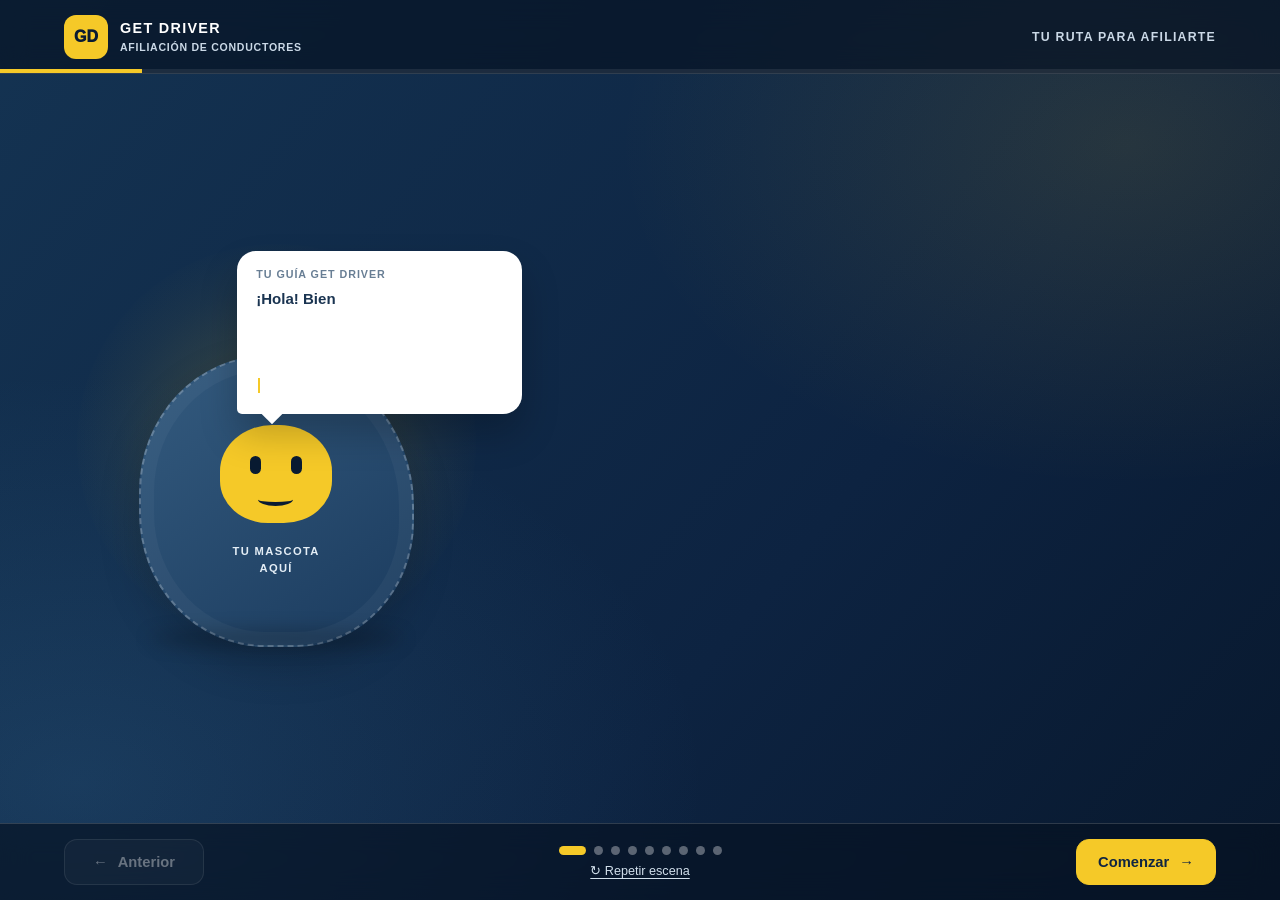
==== commit b3d2fc34: "Update index.html" ====
--- a/index.html
+++ b/index.html
@@ -1,4 +1,3 @@
-
 <!DOCTYPE html>
 <html lang="es">
 <head>
@@ -87,7 +86,6 @@
     </symbol>
   </svg>
 
-  <!-- Esta plantilla se incorpora una vez a cada escena mediante script.js. -->
   <template id="guideTemplate">
     <aside class="guide" aria-label="Mascota guía">
       <div class="guide-halo"></div>
@@ -131,11 +129,11 @@
 
     <main class="viewport" id="inicio">
 
-      <!-- ESCENA 1: BIENVENIDA -->
+      <!-- ESCENA 1 -->
       <section
         class="scene is-active"
         data-side="left"
-        data-gif="assets/mascota/01-saludo.gif"
+        data-gif="assets/mascota/provisional.gif"
         data-dialogue="¡Hola! Bienvenido a Get Driver. Te acompañaré para que conozcas los requisitos y cómo solicitar tu afiliación. ¡Vamos paso a paso!"
         aria-labelledby="scene1-title"
       >
@@ -175,23 +173,8 @@
                   <rect x="444" y="175" width="80" height="65" rx="10"/>
                 </g>
 
-                <use
-                  href="#journeyPath"
-                  stroke="#ffffff"
-                  stroke-opacity=".14"
-                  stroke-width="20"
-                  fill="none"
-                  stroke-linecap="round"
-                />
-
-                <use
-                  class="route-animated"
-                  href="#journeyPath"
-                  stroke="#f5c928"
-                  stroke-width="7"
-                  fill="none"
-                  stroke-linecap="round"
-                />
+                <use href="#journeyPath" stroke="#ffffff" stroke-opacity=".14" stroke-width="20" fill="none" stroke-linecap="round"/>
+                <use class="route-animated" href="#journeyPath" stroke="#f5c928" stroke-width="7" fill="none" stroke-linecap="round"/>
 
                 <circle cx="70" cy="190" r="13" fill="#f5c928" stroke="#fff" stroke-width="4"/>
 
@@ -222,11 +205,11 @@
         </div>
       </section>
 
-      <!-- ESCENA 2: VEHÍCULOS Y AÑO -->
+      <!-- ESCENA 2 -->
       <section
         class="scene"
         data-side="right"
-        data-gif="assets/mascota/02-vehiculos.gif"
+        data-gif="assets/mascota/provisional.gif"
         data-dialogue="Primero, tu vehículo. Puede ser sedán, hatchback o SUV. Además, el año de modelo indicado es 2010 en adelante."
         aria-labelledby="scene2-title"
       >
@@ -281,11 +264,11 @@
         </div>
       </section>
 
-      <!-- ESCENA 3: DOCUMENTOS BÁSICOS -->
+      <!-- ESCENA 3 -->
       <section
         class="scene"
         data-side="left"
-        data-gif="assets/mascota/03-documentos.gif"
+        data-gif="assets/mascota/provisional.gif"
         data-dialogue="Prepara tus documentos básicos: identificación y licencia vigentes, además del SOAT y la tarjeta de propiedad del vehículo."
         aria-labelledby="scene3-title"
       >
@@ -344,11 +327,11 @@
         </div>
       </section>
 
-      <!-- ESCENA 4: ANTECEDENTES -->
+      <!-- ESCENA 4 -->
       <section
         class="scene"
         data-side="right"
-        data-gif="assets/mascota/04-antecedentes.gif"
+        data-gif="assets/mascota/provisional.gif"
         data-dialogue="También necesitas antecedentes policiales y penales. Si eres extranjero, los antecedentes policiales de tu país se gestionan mediante la organización correspondiente en Arequipa."
         aria-labelledby="scene4-title"
       >
@@ -390,11 +373,11 @@
         </div>
       </section>
 
-      <!-- ESCENA 5: FOTOGRAFÍAS EXTERIORES -->
+      <!-- ESCENA 5 -->
       <section
         class="scene"
         data-side="left"
-        data-gif="assets/mascota/05-fotos-exterior.gif"
+        data-gif="assets/mascota/provisional.gif"
         data-dialogue="Ahora, las fotos del vehículo. Primero prepara cuatro vistas exteriores: frontal, trasera y los dos laterales."
         aria-labelledby="scene5-title"
       >
@@ -449,11 +432,11 @@
         </div>
       </section>
 
-      <!-- ESCENA 6: INTERIOR Y SELFIE -->
+      <!-- ESCENA 6 -->
       <section
         class="scene"
         data-side="right"
-        data-gif="assets/mascota/06-selfie.gif"
+        data-gif="assets/mascota/provisional.gif"
         data-dialogue="Para completar las fotos, añade el interior delantero, el interior trasero y una selfie tuya sin lentes oscuros. En total son seis fotos del auto y una selfie."
         aria-labelledby="scene6-title"
       >
@@ -505,11 +488,11 @@
         </div>
       </section>
 
-      <!-- ESCENA 7: REGISTRO EN LA APLICACIÓN -->
+      <!-- ESCENA 7 -->
       <section
         class="scene"
         data-side="left"
-        data-gif="assets/mascota/07-aplicacion.gif"
+        data-gif="assets/mascota/provisional.gif"
         data-dialogue="Con todo preparado, abre GET DRIVER Conductor. Descárgala, inicia sesión con tu cuenta de pasajero y registra tus datos y los del vehículo."
         aria-labelledby="scene7-title"
       >
@@ -563,11 +546,11 @@
         </div>
       </section>
 
-      <!-- ESCENA 8: ENVÍO Y VERIFICACIÓN -->
+      <!-- ESCENA 8 -->
       <section
         class="scene"
         data-side="right"
-        data-gif="assets/mascota/08-verificacion.gif"
+        data-gif="assets/mascota/provisional.gif"
         data-dialogue="Después adjunta tus archivos, revisa y envía la solicitud. Get Driver verificará la información; consulta el resultado dentro de la aplicación."
         aria-labelledby="scene8-title"
       >
@@ -616,11 +599,11 @@
         </div>
       </section>
 
-      <!-- ESCENA 9: RECOMENDACIONES Y DESPEDIDA -->
+      <!-- ESCENA 9 -->
       <section
         class="scene"
         data-side="left"
-        data-gif="assets/mascota/09-despedida.gif"
+        data-gif="assets/mascota/provisional.gif"
         data-dialogue="¡Excelente! Ya conoces todo el recorrido. Recuerda cuidar tu presentación y tratar bien a tus pasajeros. Ahora sigue las indicaciones en la app. ¡Te esperamos!"
         aria-labelledby="scene9-title"
       >
--- a/styles.css
+++ b/styles.css
@@ -1,1532 +1,1963 @@
+
+/* =====================================================
+   GET DRIVER | PRESENTACIÓN GUIADA (9 ESCENAS)
+   Colores de referencia; personaliza al incorporar el manual.
+   ===================================================== */
+
 :root {
-    --navy: #172D4F;
-    --navy-deep: #10233E;
-    --navy-light: #203D64;
-    --yellow: #F5C928;
-    --white: #FFFFFF;
-    --line-light: rgba(255, 255, 255, 0.14);
-    --line-dark: #E5EAF0;
-    --text-dark: #334155;
-    --text-muted: #68778B;
-    --text-on-blue: #F3F6FA;
-    --green: #2C9364;
-    --shadow-light: 0 16px 38px rgba(0, 0, 0, 0.16);
-    --radius: 20px;
+  --navy: #102542;
+  --deep: #091b32;
+  --mid: #224768;
+  --yellow: #f5c928;
+  --white: #fff;
+  --light: #ecf4fa;
+  --muted: #d1ddeb;
+  --ink: #1a3451;
+  --line: rgba(255,255,255,.16);
+  --shadow: 0 18px 42px rgba(0,0,0,.18);
 }
 
 * {
-    box-sizing: border-box;
-}
-
-html {
-    scroll-behavior: smooth;
-    scroll-padding-top: 90px;
+  box-sizing: border-box;
+}
+
+html, body {
+  margin: 0;
+  width: 100%;
+  min-width: 320px;
+  min-height: 100%;
 }
 
 body {
-    margin: 0;
-    color: var(--text-on-blue);
-    background: var(--navy);
-    font-family: Inter, "Segoe UI", Arial, sans-serif;
-    -webkit-font-smoothing: antialiased;
-}
-
-button,
-a {
-    font: inherit;
-}
-
-a {
-    color: inherit;
+  background: var(--deep);
+  color: var(--white);
+  font-family: Inter, "Segoe UI", Arial, sans-serif;
+  -webkit-font-smoothing: antialiased;
 }
 
 button {
-    cursor: pointer;
-}
-
-/* Navegación superior */
-.site-header {
-    position: sticky;
-    z-index: 20;
+  font: inherit;
+  cursor: pointer;
+}
+
+button:disabled {
+  cursor: not-allowed;
+}
+
+a:focus-visible,
+button:focus-visible {
+  outline: 3px solid var(--yellow);
+  outline-offset: 4px;
+}
+
+.svg-library {
+  position: absolute;
+  width: 0;
+  height: 0;
+  overflow: hidden;
+}
+
+/* CONTENEDOR PRINCIPAL */
+
+.app {
+  display: grid;
+  grid-template-rows: 74px minmax(0,1fr) 77px;
+  min-height: 450px;
+  height: 100vh;
+  height: 100dvh;
+  overflow: hidden;
+
+  background:
+    radial-gradient(
+      ellipse at 88% 16%,
+      rgba(245,201,40,.11),
+      transparent 32%
+    ),
+    radial-gradient(
+      ellipse at 6% 87%,
+      rgba(75,147,199,.17),
+      transparent 37%
+    ),
+    linear-gradient(
+      130deg,
+      #143352,
+      #0d2341 62%,
+      #08182d
+    );
+}
+
+/* CABECERA */
+
+.topbar,
+.controls {
+  position: relative;
+  z-index: 5;
+  display: flex;
+  justify-content: space-between;
+  align-items: center;
+  background: rgba(7,19,35,.68);
+  backdrop-filter: blur(14px);
+}
+
+.topbar {
+  padding: 0 clamp(18px,5vw,70px);
+  border-bottom: 1px solid var(--line);
+  gap: 16px;
+}
+
+.brand {
+  display: inline-flex;
+  align-items: center;
+  gap: 12px;
+  color: #fff;
+  text-decoration: none;
+}
+
+.brand-symbol {
+  display: grid;
+  place-items: center;
+  width: 44px;
+  height: 44px;
+  border-radius: 12px;
+  background: var(--yellow);
+  color: var(--deep);
+  font-weight: 950;
+}
+
+.brand-symbol img {
+  display: none;
+  max-height: 100%;
+  max-width: 100%;
+  object-fit: contain;
+}
+
+.brand-symbol.has-image {
+  background: transparent;
+}
+
+.brand-symbol.has-image img {
+  display: block;
+}
+
+.brand-symbol.has-image #brandFallback {
+  display: none;
+}
+
+.brand-name {
+  display: grid;
+  gap: 5px;
+  font-size: .9rem;
+  font-weight: 900;
+  letter-spacing: .09em;
+}
+
+.brand-name small {
+  font-size: .66rem;
+  color: #cbd9e7;
+  font-weight: 700;
+  letter-spacing: .07em;
+}
+
+.topbar-caption {
+  font-weight: 850;
+  font-size: .77rem;
+  color: #cbd9e7;
+  letter-spacing: .1em;
+}
+
+.progress-track {
+  position: absolute;
+  inset: auto 0 0;
+  height: 4px;
+  background: rgba(255,255,255,.08);
+}
+
+.progress-track span {
+  display: block;
+  height: 100%;
+  width: 0;
+  background: var(--yellow);
+  transition: width .6s ease;
+}
+
+/* ESCENAS */
+
+.viewport {
+  position: relative;
+  min-height: 0;
+  overflow: hidden;
+}
+
+.scene {
+  position: absolute;
+  inset: 0;
+  display: none;
+  overflow-y: auto;
+  overflow-x: hidden;
+  padding: 28px clamp(18px,5vw,80px);
+  overscroll-behavior: contain;
+  scrollbar-color: #6b839b transparent;
+}
+
+.scene.is-active {
+  display: grid;
+  animation: sceneFade .42s ease both;
+}
+
+@keyframes sceneFade {
+  from { opacity: .3; }
+  to { opacity: 1; }
+}
+
+.scene-shell {
+  display: grid;
+  width: min(1250px,100%);
+  margin: auto;
+  grid-template-columns: minmax(275px,.78fr) minmax(0,1.22fr);
+  gap: clamp(28px,5vw,84px);
+  align-items: center;
+}
+
+.scene-shell > .guide {
+  grid-column: 1;
+  grid-row: 1;
+}
+
+.scene-shell > .scene-content {
+  grid-column: 2;
+  grid-row: 1;
+}
+
+.scene[data-side="right"] .scene-shell {
+  grid-template-columns: minmax(0,1.22fr) minmax(275px,.78fr);
+}
+
+.scene[data-side="right"] .scene-shell > .guide {
+  grid-column: 2;
+}
+
+.scene[data-side="right"] .scene-shell > .scene-content {
+  grid-column: 1;
+}
+
+/* MASCOTA Y BURBUJA */
+
+.guide {
+  position: relative;
+  height: clamp(285px,44vh,410px);
+  min-width: 0;
+}
+
+.guide-halo {
+  position: absolute;
+  width: 94%;
+  aspect-ratio: 1;
+  left: 3%;
+  bottom: 1%;
+  border-radius: 50%;
+  background: radial-gradient(
+    circle,
+    rgba(245,201,40,.23),
+    rgba(245,201,40,.04) 56%,
+    transparent 73%
+  );
+  animation: haloBreath 4s ease-in-out infinite;
+}
+
+@keyframes haloBreath {
+  50% {
+    transform: scale(1.09);
+    opacity: .7;
+  }
+}
+
+.guide-character {
+  position: absolute;
+  inset: 8% 0 0;
+  display: grid;
+  place-items: end center;
+  opacity: 0;
+}
+
+.scene.is-active .guide-character.is-entered {
+  animation: enterFromLeft .8s cubic-bezier(.15,.86,.25,1) both;
+}
+
+.scene.is-active[data-side="right"] .guide-character.is-entered {
+  animation-name: enterFromRight;
+}
+
+@keyframes enterFromLeft {
+  from {
+    transform: translateX(-65px) scale(.88);
+    opacity: 0;
+  }
+  to {
+    transform: none;
+    opacity: 1;
+  }
+}
+
+@keyframes enterFromRight {
+  from {
+    transform: translateX(65px) scale(.88);
+    opacity: 0;
+  }
+  to {
+    transform: none;
+    opacity: 1;
+  }
+}
+
+.guide-image {
+  display: none;
+  position: absolute;
+  inset: 0;
+  width: 100%;
+  height: 100%;
+  object-fit: contain;
+  object-position: center bottom;
+  filter: drop-shadow(0 14px 22px rgba(0,0,0,.3));
+}
+
+.guide-character.has-image .guide-image {
+  display: block;
+}
+
+.guide-character.has-image .guide-placeholder {
+  display: none;
+}
+
+.guide-placeholder {
+  width: min(78%,275px);
+  min-height: 245px;
+  height: 80%;
+  display: flex;
+  flex-direction: column;
+  align-items: center;
+  justify-content: center;
+  gap: 20px;
+  border: 2px dashed rgba(255,255,255,.26);
+  border-radius: 47% 52% 43% 46%;
+  background: linear-gradient(145deg,#345b7f,#1b3b5e);
+  box-shadow: var(--shadow),inset 0 0 0 13px rgba(255,255,255,.035);
+  animation: mascotIdle 3.5s ease-in-out infinite;
+}
+
+@keyframes mascotIdle {
+  50% {
+    transform: translateY(-8px) rotate(1deg);
+  }
+}
+
+.placeholder-face {
+  display: flex;
+  align-items: center;
+  justify-content: center;
+  gap: 30px;
+  position: relative;
+  width: 112px;
+  height: 98px;
+  border-radius: 47% 47% 43% 43%;
+  background: var(--yellow);
+}
+
+.placeholder-face i {
+  display: block;
+  background: var(--deep);
+  width: 11px;
+  height: 18px;
+  border-radius: 9px;
+  transform: translateY(-9px);
+}
+
+.placeholder-face span {
+  position: absolute;
+  width: 35px;
+  height: 13px;
+  border-bottom: 4px solid var(--deep);
+  border-radius: 50%;
+  left: 38px;
+  bottom: 17px;
+}
+
+.guide-placeholder small {
+  text-align: center;
+  color: #e4eef6;
+  font-size: .7rem;
+  font-weight: 800;
+  line-height: 1.5;
+  letter-spacing: .12em;
+}
+
+.guide-shadow {
+  position: absolute;
+  left: 20%;
+  width: 60%;
+  bottom: 0;
+  height: 17px;
+  border-radius: 50%;
+  background: rgba(0,0,0,.24);
+  filter: blur(9px);
+}
+
+.speech {
+  position: absolute;
+  z-index: 2;
+  top: 0;
+  right: -8%;
+  width: min(285px,80%);
+  background: #fff;
+  color: var(--ink);
+  border-radius: 19px 19px 19px 5px;
+  box-shadow: 0 20px 37px rgba(0,0,0,.22);
+  padding: 17px 19px;
+  opacity: 0;
+  visibility: hidden;
+}
+
+.scene[data-side="right"] .speech {
+  right: auto;
+  left: -8%;
+  border-radius: 19px 19px 5px 19px;
+}
+
+.speech::after {
+  content: "";
+  position: absolute;
+  width: 16px;
+  height: 16px;
+  left: 27px;
+  bottom: -7px;
+  transform: rotate(45deg);
+  background: #fff;
+}
+
+.scene[data-side="right"] .speech::after {
+  left: auto;
+  right: 27px;
+}
+
+.scene.is-active .speech.is-visible {
+  visibility: visible;
+  animation: bubbleIn .5s cubic-bezier(.19,1,.27,1) both;
+}
+
+@keyframes bubbleIn {
+  from {
+    opacity: 0;
+    transform: translateY(18px) scale(.78);
+  }
+  to {
+    opacity: 1;
+    transform: none;
+  }
+}
+
+.speech-label {
+  display: block;
+  margin-bottom: 8px;
+  color: #687e94;
+  font-size: .67rem;
+  font-weight: 900;
+  letter-spacing: .09em;
+}
+
+.speech-text {
+  min-height: 90px;
+  margin: 0;
+  font-size: .94rem;
+  line-height: 1.5;
+  font-weight: 650;
+}
+
+.speech-cursor {
+  display: none;
+  margin-left: 2px;
+  width: 2px;
+  height: 15px;
+  background: var(--yellow);
+  animation: cursorBlink .8s infinite;
+}
+
+.speech.is-typing .speech-cursor {
+  display: inline-block;
+}
+
+@keyframes cursorBlink {
+  50% { opacity: 0; }
+}
+
+/* CONTENIDO Y APARICIÓN ESCALONADA */
+
+.scene-content {
+  min-width: 0;
+}
+
+.eyebrow {
+  display: flex;
+  align-items: center;
+  gap: 9px;
+  margin: 0 0 15px;
+  color: var(--yellow);
+  font-size: .84rem;
+  font-weight: 900;
+  letter-spacing: .09em;
+}
+
+.eyebrow::before {
+  content: "";
+  flex: 0 0 8px;
+  height: 8px;
+  border-radius: 50%;
+  background: var(--yellow);
+  box-shadow: 0 0 0 5px rgba(245,201,40,.12);
+}
+
+h1, h2 {
+  max-width: 760px;
+  margin: 0;
+  font-size: clamp(2.4rem,4.45vw,4.35rem);
+  font-weight: 900;
+  line-height: 1.08;
+  letter-spacing: -.05em;
+}
+
+h1 em, h2 em {
+  color: var(--yellow);
+  font-style: normal;
+}
+
+.lead {
+  margin: 17px 0 21px;
+  color: #d5e1ed;
+  font-size: 1.07rem;
+  line-height: 1.5;
+}
+
+.js .scene.is-playing [data-reveal]:not(.shown) {
+  opacity: 0;
+  visibility: hidden;
+  transform: translateY(28px);
+}
+
+.js .scene [data-reveal].shown {
+  visibility: visible;
+  animation: appearUp .7s cubic-bezier(.18,.84,.23,1) both;
+}
+
+@keyframes appearUp {
+  from {
+    opacity: 0;
+    transform: translateY(28px) scale(.97);
+  }
+  to {
+    opacity: 1;
+    transform: none;
+  }
+}
+
+/* ESCENA 1: MAPA */
+
+.map-scene {
+  position: relative;
+  height: clamp(175px,27vh,245px);
+  border-radius: 24px;
+  border: 1px solid var(--line);
+  overflow: hidden;
+  background: #234765;
+  box-shadow: var(--shadow);
+}
+
+.map-svg {
+  display: block;
+  width: 100%;
+  height: 100%;
+}
+
+.route-animated {
+  stroke-dasharray: 800;
+  stroke-dashoffset: 800;
+}
+
+.scene.is-active .map-scene.shown .route-animated {
+  animation: drawRoute 5s .25s ease forwards;
+}
+
+@keyframes drawRoute {
+  to { stroke-dashoffset: 0; }
+}
+
+.map-label {
+  position: absolute;
+  left: 16px;
+  top: 14px;
+  display: flex;
+  gap: 10px;
+  align-items: center;
+  border: 1px solid rgba(255,255,255,.18);
+  background: rgba(9,27,50,.84);
+  padding: 9px 12px;
+  border-radius: 99px;
+  font-size: .75rem;
+  font-weight: 800;
+  letter-spacing: .04em;
+}
+
+.map-label-dot {
+  width: 7px;
+  height: 7px;
+  border-radius: 50%;
+  background: var(--yellow);
+}
+
+/* ESCENA 2: VEHÍCULOS Y AÑO */
+
+.vehicle-grid {
+  display: grid;
+  grid-template-columns: repeat(3,minmax(0,1fr));
+  gap: 12px;
+  margin-top: 10px;
+}
+
+.vehicle-card {
+  min-width: 0;
+  padding: 10px 10px 14px;
+  border-radius: 17px;
+  background: white;
+  color: var(--navy);
+  text-align: center;
+  box-shadow: var(--shadow);
+}
+
+.vehicle-art {
+  display: grid;
+  place-items: center;
+  height: 115px;
+  border-radius: 11px;
+  background: linear-gradient(155deg,#eff7fb,#d9e9f5);
+}
+
+.vehicle-art svg {
+  width: 100%;
+  max-height: 105px;
+}
+
+.vehicle-card strong {
+  display: block;
+  margin-top: 10px;
+  font-size: 1.13rem;
+}
+
+.year-banner {
+  display: flex;
+  align-items: center;
+  gap: 18px;
+  margin-top: 16px;
+  padding: 12px 22px;
+  border-radius: 17px;
+  border: 1px solid rgba(245,201,40,.36);
+  background: #264563;
+}
+
+.year-number {
+  color: var(--yellow);
+  font-size: 3.6rem;
+  font-weight: 950;
+  letter-spacing: -.07em;
+  line-height: 1;
+}
+
+.year-number span {
+  font-size: .52em;
+  vertical-align: top;
+}
+
+.year-banner strong {
+  font-size: .86rem;
+  font-weight: 900;
+  letter-spacing: .06em;
+}
+
+.year-banner p {
+  margin: 6px 0 0;
+  font-size: 1.05rem;
+  color: #e5edf5;
+}
+
+.year-star {
+  margin-left: auto;
+  color: var(--yellow);
+  font-size: 1.8rem;
+  animation: starShine 2.2s ease-in-out infinite;
+}
+
+@keyframes starShine {
+  50% {
+    transform: rotate(25deg) scale(.75);
+    opacity: .55;
+  }
+}
+
+/* ESCENA 3: DOCUMENTOS */
+
+.document-grid {
+  display: grid;
+  grid-template-columns: repeat(2,minmax(0,1fr));
+  gap: 13px;
+}
+
+.document-card {
+  min-width: 0;
+  min-height: 110px;
+  padding: 17px;
+  display: flex;
+  gap: 15px;
+  align-items: center;
+  border-radius: 17px;
+  background: white;
+  color: var(--navy);
+  box-shadow: var(--shadow);
+}
+
+.doc-icon {
+  flex: 0 0 61px;
+  width: 61px;
+  height: 61px;
+  display: grid;
+  place-items: center;
+  border-radius: 15px;
+  background: #ecf4f9;
+}
+
+.doc-icon svg,
+.background-icon svg,
+.final-step-icon svg {
+  width: 32px;
+  height: 32px;
+  fill: none;
+  stroke: var(--navy);
+  stroke-width: 2;
+  stroke-linecap: round;
+  stroke-linejoin: round;
+}
+
+.document-card strong,
+.document-card small {
+  display: block;
+}
+
+.document-card strong {
+  font-size: 1.07rem;
+  line-height: 1.24;
+}
+
+.document-card small {
+  margin-top: 6px;
+  font-size: .87rem;
+  color: #61778d;
+}
+
+/* ESCENA 4: ANTECEDENTES */
+
+.background-docs {
+  display: grid;
+  grid-template-columns: repeat(2,minmax(0,1fr));
+  gap: 14px;
+  margin-top: 23px;
+}
+
+.background-card {
+  min-height: 164px;
+  padding: 20px;
+  display: flex;
+  flex-direction: column;
+  gap: 14px;
+  justify-content: center;
+  align-items: center;
+  border-radius: 20px;
+  background: #fff;
+  color: var(--navy);
+  text-align: center;
+  box-shadow: var(--shadow);
+}
+
+.background-icon {
+  width: 66px;
+  height: 66px;
+  display: grid;
+  place-items: center;
+  background: #eaf3f8;
+  border-radius: 18px;
+}
+
+.background-card strong {
+  font-size: 1.07rem;
+}
+
+.foreign-note {
+  display: flex;
+  gap: 16px;
+  margin-top: 16px;
+  padding: 17px 19px;
+  border: 1px solid rgba(245,201,40,.32);
+  border-radius: 16px;
+  background: rgba(255,255,255,.10);
+}
+
+.foreign-mark {
+  flex: 0 0 38px;
+  display: grid;
+  place-items: center;
+  width: 38px;
+  height: 38px;
+  border-radius: 50%;
+  background: var(--yellow);
+  color: var(--navy);
+  font-weight: 950;
+  font-size: 1.4rem;
+  font-style: normal;
+}
+
+.foreign-note strong {
+  font-size: 1.08rem;
+}
+
+.foreign-note p {
+  margin: 7px 0 0;
+  font-size: .99rem;
+  line-height: 1.5;
+  color: #e1eaf3;
+}
+
+/* ESCENA 5: FOTOS EXTERIORES */
+
+.photos-grid {
+  display: grid;
+  grid-template-columns: repeat(2,minmax(0,1fr));
+  gap: 12px;
+}
+
+.photo-card {
+  min-width: 0;
+  padding: 10px;
+  border-radius: 16px;
+  background: white;
+  color: var(--navy);
+  text-align: center;
+  box-shadow: var(--shadow);
+}
+
+.photo-art {
+  display: grid;
+  place-items: center;
+  height: 109px;
+  border-radius: 11px;
+  background: linear-gradient(145deg,#edf5fb,#dceaf3);
+}
+
+.photo-art svg {
+  width: 100%;
+  max-width: 155px;
+  max-height: 105px;
+}
+
+.photo-art svg.flipped {
+  transform: scaleX(-1);
+}
+
+.photo-card strong {
+  display: block;
+  padding: 10px 2px 5px;
+  font-size: 1.03rem;
+}
+
+/* ESCENA 6: INTERIOR + SELFIE */
+
+.interior-grid {
+  display: grid;
+  grid-template-columns: repeat(3,minmax(0,1fr));
+  gap: 12px;
+}
+
+.interior-card {
+  min-width: 0;
+  padding: 13px 10px 18px;
+  display: flex;
+  flex-direction: column;
+  align-items: center;
+  gap: 12px;
+  border-radius: 18px;
+  background: white;
+  color: var(--navy);
+  text-align: center;
+  box-shadow: var(--shadow);
+}
+
+.interior-art {
+  width: 100%;
+  min-height: 119px;
+  display: grid;
+  place-items: center;
+  background: #eaf3f9;
+  border-radius: 12px;
+}
+
+.interior-art svg {
+  width: 100%;
+  max-width: 150px;
+  max-height: 105px;
+}
+
+.selfie-art svg {
+  width: 82px;
+  height: 82px;
+  fill: none;
+  stroke: var(--navy);
+  stroke-width: 1.5;
+  stroke-linecap: round;
+}
+
+.interior-card strong {
+  font-size: 1.03rem;
+  line-height: 1.28;
+}
+
+.interior-card small {
+  margin-top: -7px;
+  color: #63778a;
+  font-size: .84rem;
+}
+
+.visual-tip {
+  display: flex;
+  gap: 12px;
+  align-items: center;
+  margin-top: 17px;
+  padding: 13px 16px;
+  border: 1px solid rgba(245,201,40,.33);
+  border-radius: 13px;
+  background: rgba(255,255,255,.08);
+  font-size: 1.02rem;
+}
+
+.tip-check {
+  flex: 0 0 31px;
+  width: 31px;
+  height: 31px;
+  display: grid;
+  place-items: center;
+  border-radius: 50%;
+  background: var(--yellow);
+  color: var(--navy);
+  font-weight: 900;
+}
+
+/* ESCENA 7: APLICACIÓN */
+
+.app-layout {
+  display: grid;
+  grid-template-columns: 145px minmax(0,1fr);
+  align-items: center;
+  gap: 19px;
+}
+
+.phone-illustration {
+  height: 264px;
+  width: 145px;
+  border-radius: 28px;
+  background: #061222;
+  border: 6px solid #061222;
+  padding: 7px;
+  box-shadow: var(--shadow);
+}
+
+.phone-speaker {
+  width: 44px;
+  height: 5px;
+  margin: 1px auto 10px;
+  border-radius: 20px;
+  background: #72879a;
+}
+
+.phone-screen {
+  display: flex;
+  flex-direction: column;
+  align-items: center;
+  height: 221px;
+  padding: 20px 6px 10px;
+  border-radius: 17px;
+  background: white;
+  color: var(--navy);
+}
+
+.phone-logo {
+  display: grid;
+  place-items: center;
+  width: 53px;
+  height: 53px;
+  margin-bottom: 12px;
+  border-radius: 15px;
+  background: var(--yellow);
+  font-weight: 950;
+}
+
+.phone-screen strong {
+  font-size: .73rem;
+  letter-spacing: .03em;
+}
+
+.phone-screen small {
+  margin-top: 4px;
+  color: #61778a;
+  font-size: .71rem;
+}
+
+.phone-divider {
+  flex: 1;
+}
+
+.phone-screen > span {
+  width: 100%;
+  text-align: center;
+  padding: 9px 3px;
+  border-radius: 7px;
+  background: var(--yellow);
+  font-size: .65rem;
+  font-weight: 800;
+}
+
+.step-list {
+  display: grid;
+  gap: 9px;
+}
+
+.step-row {
+  display: flex;
+  align-items: center;
+  gap: 12px;
+  min-height: 61px;
+  padding: 11px 13px;
+  border: 1px solid var(--line);
+  border-radius: 13px;
+  background: #244768;
+}
+
+.step-row > span {
+  flex: 0 0 35px;
+  width: 35px;
+  height: 35px;
+  display: grid;
+  place-items: center;
+  border-radius: 10px;
+  background: var(--yellow);
+  color: var(--navy);
+  font-weight: 900;
+}
+
+.step-row p {
+  margin: 0;
+  font-size: .99rem;
+  line-height: 1.4;
+}
+
+.small-note {
+  margin: 13px 0 0;
+  color: #cddce8;
+  font-size: .86rem;
+  line-height: 1.45;
+}
+
+/* ESCENA 8: ENVIAR */
+
+.final-steps {
+  display: grid;
+  gap: 12px;
+  margin-top: 21px;
+}
+
+.final-step {
+  display: flex;
+  gap: 16px;
+  align-items: center;
+  min-height: 91px;
+  padding: 15px 17px;
+  border-radius: 17px;
+  border: 1px solid var(--line);
+  background: #244768;
+}
+
+.final-step-icon {
+  flex: 0 0 58px;
+  width: 58px;
+  height: 58px;
+  display: grid;
+  place-items: center;
+  border-radius: 16px;
+  background: #fff;
+}
+
+.final-step small {
+  display: block;
+  margin-bottom: 5px;
+  color: var(--yellow);
+  font-size: .81rem;
+  font-weight: 900;
+  letter-spacing: .07em;
+}
+
+.final-step strong {
+  font-size: 1.12rem;
+}
+
+.final-step p {
+  margin: 5px 0 0;
+  color: #d4e0eb;
+  font-size: .96rem;
+  line-height: 1.38;
+}
+
+/* ESCENA 9: CIERRE */
+
+.advice-grid {
+  display: grid;
+  gap: 11px;
+}
+
+.advice-card {
+  display: flex;
+  gap: 15px;
+  align-items: center;
+  padding: 15px 18px;
+  border-radius: 17px;
+  background: #244768;
+  border: 1px solid var(--line);
+}
+
+.advice-symbol {
+  flex: 0 0 52px;
+  width: 52px;
+  height: 52px;
+  display: grid;
+  place-items: center;
+  border-radius: 15px;
+  color: var(--navy);
+  background: var(--yellow);
+  font-size: 1.8rem;
+}
+
+.advice-card strong {
+  font-size: 1.05rem;
+}
+
+.advice-card p {
+  margin: 6px 0 0;
+  font-size: .96rem;
+  line-height: 1.4;
+  color: #d4e0eb;
+}
+
+.goodbye {
+  display: flex;
+  gap: 15px;
+  align-items: center;
+  margin-top: 16px;
+  padding: 17px;
+  border-radius: 16px;
+  background: white;
+  color: var(--navy);
+}
+
+.goodbye-star {
+  flex: 0 0 43px;
+  width: 43px;
+  height: 43px;
+  display: grid;
+  place-items: center;
+  border-radius: 50%;
+  background: var(--yellow);
+  font-size: 1.6rem;
+  font-weight: 900;
+}
+
+.goodbye strong {
+  font-size: 1.08rem;
+}
+
+.goodbye p {
+  margin: 4px 0 0;
+  font-size: .94rem;
+  color: #536b82;
+  line-height: 1.4;
+}
+
+/* BARRA INFERIOR */
+
+.controls {
+  padding: 0 clamp(18px,5vw,70px);
+  border-top: 1px solid var(--line);
+  gap: 13px;
+}
+
+.nav-button {
+  display: inline-flex;
+  align-items: center;
+  justify-content: center;
+  gap: 10px;
+  min-width: 140px;
+  height: 46px;
+  border-radius: 13px;
+  padding: 0 17px;
+  border: 1px solid rgba(255,255,255,.23);
+  font-weight: 850;
+  font-size: .92rem;
+  transition: background .2s,transform .2s;
+}
+
+.nav-button.previous {
+  background: rgba(255,255,255,.08);
+  color: white;
+}
+
+.nav-button.next {
+  background: var(--yellow);
+  color: var(--navy);
+  border-color: var(--yellow);
+}
+
+.nav-button:hover:not(:disabled) {
+  transform: translateY(-3px);
+}
+
+.nav-button.previous:hover:not(:disabled) {
+  background: rgba(255,255,255,.16);
+}
+
+.nav-button.next:hover:not(:disabled) {
+  background: #ffdc64;
+}
+
+.nav-button:disabled {
+  opacity: .38;
+}
+
+.controls-center {
+  display: flex;
+  align-items: center;
+  flex-direction: column;
+  gap: 8px;
+}
+
+.scene-dots {
+  display: flex;
+  align-items: center;
+  gap: 8px;
+}
+
+.scene-dot {
+  width: 9px;
+  height: 9px;
+  border: 0;
+  border-radius: 50px;
+  padding: 0;
+  background: rgba(255,255,255,.34);
+  transition: width .35s,background .35s;
+}
+
+.scene-dot.is-current {
+  width: 27px;
+  background: var(--yellow);
+}
+
+.replay-button {
+  background: transparent;
+  border: 0;
+  padding: 0;
+  color: #d1dfeb;
+  font-size: .79rem;
+  text-decoration: underline;
+  text-underline-offset: 3px;
+}
+
+.replay-button:hover {
+  color: white;
+}
+
+/* TABLETA */
+
+@media (max-width: 970px) {
+  .scene-shell {
+    grid-template-columns: minmax(210px,.68fr) minmax(0,1.32fr);
+    gap: 24px;
+  }
+
+  .scene[data-side="right"] .scene-shell {
+    grid-template-columns: minmax(0,1.32fr) minmax(210px,.68fr);
+  }
+
+  .guide {
+    height: 285px;
+  }
+
+  .guide-placeholder {
+    width: min(83%,215px);
+    min-height: 206px;
+  }
+
+  .speech {
+    width: min(242px,92%);
+    right: -4%;
+    padding: 13px;
+  }
+
+  .scene[data-side="right"] .speech {
+    left: -4%;
+  }
+
+  .speech-text {
+    font-size: .86rem;
+    min-height: 80px;
+  }
+
+  h1, h2 {
+    font-size: clamp(2.15rem,4.2vw,3.5rem);
+  }
+
+  .vehicle-art {
+    height: 91px;
+  }
+
+  .vehicle-art svg {
+    max-height: 85px;
+  }
+
+  .vehicle-card strong {
+    font-size: 1rem;
+  }
+
+  .doc-icon {
+    flex-basis: 48px;
+    width: 48px;
+    height: 48px;
+  }
+
+  .document-card {
+    min-height: 98px;
+    gap: 10px;
+    padding: 12px;
+  }
+
+  .document-card strong {
+    font-size: .97rem;
+  }
+
+  .document-card small {
+    font-size: .8rem;
+  }
+
+  .interior-art {
+    min-height: 102px;
+  }
+
+  .interior-card strong {
+    font-size: .94rem;
+  }
+}
+
+/* TELÉFONO */
+
+@media (max-width: 650px) {
+  .app {
+    grid-template-rows: 60px minmax(0,1fr) 88px;
+    min-height: 340px;
+  }
+
+  .topbar {
+    padding: 0 14px;
+  }
+
+  .brand-symbol {
+    width: 35px;
+    height: 35px;
+  }
+
+  .brand-name {
+    font-size: .75rem;
+  }
+
+  .brand-name small {
+    font-size: .54rem;
+  }
+
+  .topbar-caption {
+    display: none;
+  }
+
+  .scene {
+    padding: 17px 16px 25px;
+  }
+
+  .scene-shell,
+  .scene[data-side="right"] .scene-shell {
+    grid-template-columns: minmax(0,1fr);
+    gap: 14px;
+  }
+
+  .scene-shell > .guide,
+  .scene[data-side="right"] .scene-shell > .guide {
+    grid-column: 1;
+    grid-row: 1;
+  }
+
+  .scene-shell > .scene-content,
+  .scene[data-side="right"] .scene-shell > .scene-content {
+    grid-column: 1;
+    grid-row: 2;
+  }
+
+  .guide {
+    height: 157px;
+    width: 100%;
+  }
+
+  .guide-halo {
+    width: 175px;
+    left: 0;
+    bottom: -5px;
+  }
+
+  .scene[data-side="right"] .guide-halo {
+    left: auto;
+    right: 0;
+  }
+
+  .guide-character {
+    left: 0;
+    right: auto;
     top: 0;
-    height: 78px;
-    display: flex;
-    align-items: center;
-    justify-content: space-between;
-    gap: 24px;
-    padding: 0 clamp(20px, 6vw, 88px);
-    border-bottom: 1px solid var(--line-light);
-    background: rgba(16, 35, 62, 0.96);
-    backdrop-filter: blur(16px);
-}
-
-.brand {
-    display: inline-flex;
-    align-items: center;
+    bottom: 0;
+    width: 155px;
+    height: 100%;
+  }
+
+  .scene[data-side="right"] .guide-character {
+    left: auto;
+    right: 0;
+  }
+
+  .guide-placeholder {
+    height: 134px;
+    min-height: 134px;
+    width: 133px;
+    gap: 8px;
+    box-shadow: inset 0 0 0 7px rgba(255,255,255,.04);
+  }
+
+  .placeholder-face {
+    width: 72px;
+    height: 65px;
+    gap: 20px;
+  }
+
+  .placeholder-face i {
+    width: 8px;
+    height: 13px;
+  }
+
+  .placeholder-face span {
+    width: 26px;
+    height: 10px;
+    left: 23px;
+    bottom: 11px;
+    border-bottom-width: 3px;
+  }
+
+  .guide-placeholder small {
+    font-size: .54rem;
+  }
+
+  .guide-shadow {
+    display: none;
+  }
+
+  .speech,
+  .scene[data-side="right"] .speech {
+    top: 0;
+    left: auto;
+    right: 0;
+    width: calc(100% - 166px);
+    min-height: 110px;
+    padding: 11px 12px;
+    border-radius: 15px;
+  }
+
+  .scene[data-side="right"] .speech {
+    left: 0;
+    right: auto;
+  }
+
+  .speech::after {
+    left: 20px;
+  }
+
+  .scene[data-side="right"] .speech::after {
+    left: auto;
+    right: 20px;
+  }
+
+  .speech-label {
+    font-size: .57rem;
+    margin-bottom: 5px;
+  }
+
+  .speech-text {
+    font-size: .78rem;
+    line-height: 1.4;
+    min-height: 0;
+  }
+
+  .eyebrow {
+    font-size: .72rem;
+    margin-bottom: 10px;
+  }
+
+  h1, h2 {
+    font-size: clamp(2rem,7.7vw,2.8rem);
+  }
+
+  .lead {
+    font-size: .96rem;
+    margin: 10px 0 16px;
+  }
+
+  .map-scene {
+    height: 153px;
+    border-radius: 17px;
+  }
+
+  .map-label {
+    left: 9px;
+    top: 8px;
+    padding: 7px 9px;
+    font-size: .64rem;
+  }
+
+  .vehicle-grid {
+    gap: 7px;
+  }
+
+  .vehicle-card {
+    padding: 7px 5px 10px;
+    border-radius: 12px;
+  }
+
+  .vehicle-art {
+    height: 73px;
+    border-radius: 8px;
+  }
+
+  .vehicle-art svg {
+    max-height: 70px;
+  }
+
+  .vehicle-card strong {
+    font-size: .87rem;
+    margin-top: 7px;
+  }
+
+  .year-banner {
+    margin-top: 11px;
+    gap: 13px;
+    padding: 11px 14px;
+  }
+
+  .year-number {
+    font-size: 2.9rem;
+  }
+
+  .year-banner strong {
+    font-size: .74rem;
+  }
+
+  .year-banner p {
+    font-size: .9rem;
+  }
+
+  .year-star {
+    display: none;
+  }
+
+  .document-grid {
+    gap: 9px;
+  }
+
+  .document-card {
+    min-height: 108px;
+    flex-direction: column;
+    align-items: flex-start;
+    gap: 8px;
+    padding: 13px;
+  }
+
+  .doc-icon {
+    flex: 0 0 38px;
+    width: 38px;
+    height: 38px;
+    border-radius: 10px;
+  }
+
+  .doc-icon svg {
+    width: 25px;
+    height: 25px;
+  }
+
+  .document-card strong {
+    font-size: .91rem;
+  }
+
+  .document-card small {
+    font-size: .76rem;
+    margin-top: 4px;
+  }
+
+  .background-docs {
+    gap: 9px;
+    margin-top: 13px;
+  }
+
+  .background-card {
+    min-height: 135px;
+    padding: 13px 8px;
     gap: 10px;
-    color: var(--white);
-    text-decoration: none;
-}
-
-.brand-mark {
+    border-radius: 14px;
+  }
+
+  .background-icon {
+    width: 53px;
+    height: 53px;
+  }
+
+  .background-card strong {
+    font-size: .92rem;
+  }
+
+  .foreign-note {
+    margin-top: 12px;
+    padding: 12px;
+    gap: 10px;
+  }
+
+  .foreign-mark {
+    flex-basis: 29px;
+    width: 29px;
+    height: 29px;
+    font-size: 1.1rem;
+  }
+
+  .foreign-note strong {
+    font-size: .96rem;
+  }
+
+  .foreign-note p {
+    font-size: .89rem;
+  }
+
+  .photos-grid {
+    gap: 9px;
+  }
+
+  .photo-card {
+    padding: 8px;
+    border-radius: 13px;
+  }
+
+  .photo-art {
+    height: 85px;
+  }
+
+  .photo-art svg {
+    max-height: 80px;
+  }
+
+  .photo-card strong {
+    font-size: .9rem;
+    padding: 7px 2px 4px;
+  }
+
+  .interior-grid {
+    gap: 7px;
+  }
+
+  .interior-card {
+    padding: 8px 5px 13px;
+    border-radius: 13px;
+    gap: 8px;
+  }
+
+  .interior-art {
+    min-height: 78px;
+    border-radius: 8px;
+  }
+
+  .interior-art svg {
+    max-height: 75px;
+  }
+
+  .selfie-art svg {
+    max-width: 57px;
+  }
+
+  .interior-card strong {
+    font-size: .82rem;
+  }
+
+  .interior-card small {
+    font-size: .71rem;
+  }
+
+  .visual-tip {
+    font-size: .93rem;
+    margin-top: 13px;
+    padding: 10px 12px;
+  }
+
+  .app-layout {
+    grid-template-columns: 98px minmax(0,1fr);
+    gap: 11px;
+  }
+
+  .phone-illustration {
+    width: 98px;
+    height: 202px;
+    padding: 4px;
+    border-width: 4px;
+    border-radius: 18px;
+  }
+
+  .phone-speaker {
+    margin-bottom: 6px;
+    width: 26px;
+    height: 3px;
+  }
+
+  .phone-screen {
+    height: 177px;
+    padding: 13px 3px 6px;
+    border-radius: 11px;
+  }
+
+  .phone-logo {
     width: 36px;
     height: 36px;
+    border-radius: 9px;
+    font-size: .7rem;
+    margin-bottom: 9px;
+  }
+
+  .phone-screen strong {
+    font-size: .48rem;
+  }
+
+  .phone-screen small {
+    font-size: .5rem;
+  }
+
+  .phone-screen > span {
+    font-size: .5rem;
+    padding: 7px 2px;
+  }
+
+  .step-list {
+    gap: 7px;
+  }
+
+  .step-row {
+    gap: 7px;
+    min-height: 48px;
+    padding: 7px 9px;
+  }
+
+  .step-row > span {
+    flex-basis: 26px;
+    width: 26px;
+    height: 26px;
+    border-radius: 8px;
+  }
+
+  .step-row p {
+    font-size: .82rem;
+  }
+
+  .small-note {
+    font-size: .77rem;
+  }
+
+  .final-steps {
+    margin-top: 13px;
+    gap: 9px;
+  }
+
+  .final-step {
+    padding: 11px;
+    gap: 11px;
+    min-height: 79px;
+    border-radius: 13px;
+  }
+
+  .final-step-icon {
+    flex-basis: 45px;
+    width: 45px;
+    height: 45px;
+    border-radius: 11px;
+  }
+
+  .final-step-icon svg {
+    width: 26px;
+    height: 26px;
+  }
+
+  .final-step small {
+    font-size: .7rem;
+  }
+
+  .final-step strong {
+    font-size: .97rem;
+  }
+
+  .final-step p {
+    font-size: .84rem;
+  }
+
+  .advice-card {
+    padding: 11px;
+    gap: 11px;
+  }
+
+  .advice-symbol {
+    flex-basis: 41px;
+    width: 41px;
+    height: 41px;
+    font-size: 1.3rem;
+  }
+
+  .advice-card strong {
+    font-size: .94rem;
+  }
+
+  .advice-card p {
+    font-size: .84rem;
+  }
+
+  .goodbye {
+    padding: 12px;
+    margin-top: 11px;
+  }
+
+  .goodbye-star {
+    flex-basis: 36px;
+    width: 36px;
+    height: 36px;
+  }
+
+  .goodbye strong {
+    font-size: .96rem;
+  }
+
+  .goodbye p {
+    font-size: .84rem;
+  }
+
+  .controls {
     display: grid;
-    place-items: center;
-    border-radius: 12px;
-    color: var(--navy);
-    background: var(--yellow);
-    font-size: 0.75rem;
-    font-weight: 950;
-    letter-spacing: -0.05em;
-}
-
-.brand-name {
-    font-size: 0.82rem;
-    font-weight: 900;
-    letter-spacing: 0.11em;
-}
-
-.main-nav {
-    display: flex;
-    align-items: center;
-    gap: clamp(16px, 2.5vw, 36px);
-}
-
-.main-nav a {
-    color: #D0D9E5;
-    font-size: 0.85rem;
-    font-weight: 700;
-    text-decoration: none;
-    transition: color 0.2s ease;
-}
-
-.main-nav a:hover,
-.main-nav a:focus-visible {
-    color: var(--yellow);
-}
-
-.header-cta {
-    padding: 11px 18px;
-    border-radius: 11px;
-    color: var(--navy);
-    background: var(--yellow);
-    font-size: 0.84rem;
-    font-weight: 850;
-    text-decoration: none;
-    transition: transform 0.2s ease, box-shadow 0.2s ease;
-}
-
-.header-cta:hover {
-    transform: translateY(-2px);
-    box-shadow: 0 8px 18px rgba(245, 201, 40, 0.28);
-}
-
-.reading-progress {
-    position: absolute;
-    right: 0;
-    bottom: -1px;
-    left: 0;
-    height: 3px;
-}
-
-.reading-progress-bar {
-    width: 0;
-    height: 100%;
-    background: var(--yellow);
-    transition: width 0.15s linear;
-}
-
-/* Portada */
-.hero {
-    position: relative;
-    min-height: 640px;
-    display: grid;
-    grid-template-columns: minmax(0, 0.95fr) minmax(400px, 1.05fr);
-    align-items: center;
-    gap: clamp(36px, 7vw, 100px);
-    overflow: hidden;
-    padding: 76px clamp(24px, 9vw, 132px) 100px;
-    background:
-        radial-gradient(ellipse at 82% 34%, rgba(245, 201, 40, 0.13), transparent 25rem),
-        linear-gradient(120deg, var(--navy-deep), var(--navy));
-}
-
-.hero-content {
-    position: relative;
-    z-index: 2;
-    max-width: 600px;
-}
-
-.eyebrow {
-    display: inline-flex;
-    align-items: center;
-    gap: 9px;
-    margin: 0 0 18px;
-    color: var(--yellow);
-    font-size: 0.72rem;
-    font-weight: 900;
-    letter-spacing: 0.09em;
-    line-height: 1.5;
-}
-
-.eyebrow-dot {
-    width: 8px;
-    height: 8px;
-    flex: 0 0 8px;
-    border-radius: 50%;
-    background: var(--yellow);
-    box-shadow: 0 0 0 5px rgba(245, 201, 40, 0.2);
-}
-
-.hero h1 {
-    max-width: 650px;
-    margin: 0;
-    color: var(--white);
-    font-size: clamp(3rem, 6vw, 5.4rem);
-    font-weight: 850;
-    letter-spacing: -0.065em;
-    line-height: 1.03;
-}
-
-.hero h1 span {
-    display: block;
-    margin-top: 5px;
-    color: var(--yellow);
-}
-
-.hero-description {
-    max-width: 485px;
-    margin: 24px 0 0;
-    color: #D0D9E5;
-    font-size: 1.08rem;
-    line-height: 1.8;
-}
-
-.hero-actions {
-    display: flex;
-    align-items: center;
-    flex-wrap: wrap;
-    gap: 22px;
-    margin-top: 32px;
-}
-
-.button {
-    min-height: 52px;
-    display: inline-flex;
-    align-items: center;
+    grid-template-columns: 1fr 1fr;
+    grid-template-rows: 25px 43px;
+    gap: 5px 10px;
+    padding: 7px 14px;
+  }
+
+  .controls-center {
+    grid-row: 1;
+    grid-column: 1/-1;
+    flex-direction: row;
     justify-content: center;
-    gap: 14px;
-    padding: 0 22px;
-    border: 0;
-    border-radius: 13px;
-    font-weight: 850;
-    text-decoration: none;
-    transition: transform 0.2s ease, box-shadow 0.2s ease, background 0.2s ease;
-}
-
-.button:hover {
-    transform: translateY(-2px);
-}
-
-.button:focus-visible,
-.header-cta:focus-visible,
-.main-nav a:focus-visible,
-.back-to-top:focus-visible {
-    outline: 3px solid rgba(245, 201, 40, 0.75);
-    outline-offset: 4px;
-}
-
-.button-primary {
-    color: var(--navy);
-    background: var(--yellow);
-    box-shadow: 0 10px 24px rgba(245, 201, 40, 0.2);
-}
-
-.button-primary:hover {
-    background: #FFD947;
-    box-shadow: 0 14px 28px rgba(245, 201, 40, 0.3);
-}
-
-.hero-duration {
-    display: inline-flex;
-    align-items: center;
-    gap: 7px;
-    color: #D0D9E5;
-    font-size: 0.82rem;
-    font-weight: 700;
-}
-
-.hero-duration span {
-    color: var(--yellow);
-    font-size: 1.15rem;
-}
-
-.hero-trust {
-    display: flex;
-    align-items: center;
-    gap: 10px;
-    margin-top: 34px;
-    color: #D0D9E5;
-    font-size: 0.82rem;
-    font-weight: 650;
-    line-height: 1.5;
-}
-
-.trust-icon {
-    width: 23px;
-    height: 23px;
-    flex: 0 0 23px;
-    display: grid;
-    place-items: center;
-    border-radius: 50%;
-    color: var(--navy);
-    background: var(--yellow);
-    font-size: 0.76rem;
-    font-weight: 900;
-}
-
-/* Ilustración de portada */
-.hero-art {
-    position: relative;
-    min-height: 390px;
-    display: flex;
-    align-items: center;
-    justify-content: center;
-    isolation: isolate;
-}
-
-.hero-art::before {
-    content: "";
-    position: absolute;
-    z-index: -1;
-    width: min(94%, 520px);
-    aspect-ratio: 1;
-    border-radius: 46% 54% 60% 40% / 46% 44% 56% 54%;
-    background: linear-gradient(145deg, #24466F, #1B365A);
-}
-
-.hero-sun {
-    position: absolute;
-    top: 7%;
-    right: 12%;
-    width: 100px;
-    height: 100px;
-    border-radius: 50%;
-    background: rgba(245, 201, 40, 0.8);
-    box-shadow: 0 0 0 18px rgba(245, 201, 40, 0.13);
-}
-
-.hero-road {
-    position: absolute;
-    right: -15%;
-    bottom: 8%;
-    left: -10%;
-    height: 100px;
-    border-radius: 50%;
-    background: #28466B;
-    transform: rotate(-8deg);
-}
-
-.hero-road::after {
-    content: "";
-    position: absolute;
-    top: 49px;
-    right: 0;
-    left: 0;
-    border-top: 4px dashed rgba(255, 255, 255, 0.3);
-}
-
-/*
- * Movimiento natural del auto:
- * sube y baja suavemente, sin desplazamiento lateral ni rotación.
- */
-.hero-car {
-    position: relative;
-    z-index: 1;
-    width: min(115%, 620px);
-    filter: drop-shadow(0 22px 18px rgba(0, 0, 0, 0.25));
-    transform-origin: 50% 80%;
-    animation: carFloat 3s ease-in-out infinite;
-    will-change: transform;
-}
-
-@keyframes carFloat {
-    0%,
-    100% {
-        transform: translateY(0);
-    }
-
-    50% {
-        transform: translateY(-7px);
-    }
-}
-
-.floating-label {
-    position: absolute;
-    z-index: 2;
-    display: flex;
-    align-items: center;
-    gap: 9px;
-    padding: 11px 14px;
-    border: 1px solid rgba(255, 255, 255, 0.14);
-    border-radius: 13px;
-    color: var(--white);
-    background: #203D64;
-    box-shadow: 0 12px 30px rgba(0, 0, 0, 0.2);
-    font-size: 0.75rem;
-    font-weight: 800;
-}
-
-.label-top {
-    top: 13%;
-    left: -1%;
-}
-
-.label-bottom {
-    right: -2%;
-    bottom: 14%;
-}
-
-.label-icon,
-.label-check {
-    width: 27px;
-    height: 27px;
-    display: grid;
-    place-items: center;
-    border-radius: 9px;
-    color: var(--navy);
-    background: var(--yellow);
-    font-size: 0.7rem;
-    font-weight: 900;
-}
-
-.label-check {
-    border-radius: 50%;
-}
-
-.hero-image-note {
-    position: absolute;
-    right: 4%;
-    bottom: 0;
-    color: #C0CCDB;
-    font-size: 0.68rem;
-}
-
-.scroll-hint {
-    position: absolute;
-    bottom: 25px;
-    left: 50%;
-    display: flex;
-    align-items: center;
-    gap: 10px;
-    color: #D0D9E5;
-    font-size: 0.75rem;
-    font-weight: 700;
-    text-decoration: none;
-    transform: translateX(-50%);
-}
-
-.scroll-hint span {
-    color: var(--yellow);
-    animation: arrowBounce 1.4s ease-in-out infinite;
-}
-
-@keyframes arrowBounce {
-    50% {
-        transform: translateY(4px);
-    }
-}
-
-/* Secciones del recorrido */
-.journey-section {
-    padding: 100px clamp(24px, 9vw, 132px);
-    scroll-margin-top: 76px;
-    background: var(--navy);
-}
-
-.section-tinted {
-    background:
-        radial-gradient(ellipse at 10% 12%, rgba(245, 201, 40, 0.07), transparent 24rem),
-        #1A3457;
-}
-
-.section-heading {
-    max-width: 720px;
-    margin: 0 auto 48px;
-    text-align: center;
-}
-
-.section-heading .eyebrow {
-    margin-bottom: 16px;
-}
-
-.section-heading h2 {
-    margin: 0;
-    color: var(--white);
-    font-size: clamp(2.1rem, 4vw, 3.4rem);
-    font-weight: 850;
-    letter-spacing: -0.055em;
-    line-height: 1.12;
-}
-
-.section-heading > p:last-child {
-    max-width: 610px;
-    margin: 18px auto 0;
-    color: #CBD5E1;
-    font-size: 1rem;
-    line-height: 1.75;
-}
-
-.alternating-layout {
-    display: grid;
-    grid-template-columns: minmax(0, 1fr) minmax(245px, 0.34fr);
-    align-items: center;
-    gap: clamp(28px, 5vw, 68px);
-}
-
-.layout-mascot-left {
-    grid-template-columns: minmax(245px, 0.34fr) minmax(0, 1fr);
-}
-
-.section-main {
+    gap: 16px;
+  }
+
+  .nav-button {
+    width: 100%;
     min-width: 0;
-}
-
-/* Tarjetas de vehículos */
-.vehicle-grid {
-    display: grid;
-    grid-template-columns: repeat(3, minmax(0, 1fr));
-    gap: 16px;
-}
-
-.vehicle-card {
-    position: relative;
-    min-width: 0;
-    overflow: hidden;
-    padding: 15px;
-    border: 1px solid var(--line-light);
-    border-radius: var(--radius);
-    background: var(--white);
-    box-shadow: var(--shadow-light);
-    transition: transform 0.22s ease, box-shadow 0.22s ease;
-}
-
-.vehicle-card:hover {
-    transform: translateY(-5px);
-    box-shadow: 0 22px 44px rgba(0, 0, 0, 0.22);
-}
-
-.vehicle-art {
-    min-height: 126px;
-    display: grid;
-    place-items: center;
-    overflow: hidden;
-    border-radius: 14px;
-    background: #EAF1F8;
-}
-
-.vehicle-art svg {
-    width: 100%;
-    max-height: 130px;
-    overflow: visible;
-}
-
-.vehicle-card-copy {
-    padding: 15px 3px 4px;
-}
-
-.vehicle-card-copy .card-kicker {
-    color: #78869A;
-}
-
-.card-kicker {
-    display: block;
-    color: #78869A;
-    font-size: 0.64rem;
-    font-weight: 900;
-    letter-spacing: 0.09em;
-    line-height: 1.45;
-}
-
-.vehicle-card h3 {
-    margin: 7px 0 0;
-    color: var(--navy);
-    font-size: 1.15rem;
-    line-height: 1.3;
-}
-
-.vehicle-card-index {
-    position: absolute;
-    top: 25px;
-    right: 25px;
-    width: 28px;
-    height: 28px;
-    display: grid;
-    place-items: center;
-    border-radius: 9px;
-    color: var(--navy);
-    background: var(--yellow);
-    font-size: 0.65rem;
-    font-weight: 900;
-}
-
-.year-requirement {
-    min-height: 90px;
-    display: flex;
-    align-items: center;
-    gap: 16px;
-    margin-top: 18px;
-    padding: 17px 22px;
-    border-radius: 17px;
-    color: var(--white);
-    background: #203D64;
-    box-shadow: 0 13px 28px rgba(0, 0, 0, 0.14);
-}
-
-.year-icon {
-    min-width: 60px;
-    height: 48px;
-    display: grid;
-    place-items: center;
-    border-radius: 12px;
-    color: var(--navy);
-    background: var(--yellow);
-    font-size: 0.8rem;
-    font-weight: 950;
-}
-
-.year-requirement .card-kicker {
-    color: #D0D9E5;
-}
-
-.year-requirement strong {
-    display: block;
-    margin-top: 6px;
-    color: var(--white);
-    font-size: 1.12rem;
-    line-height: 1.4;
-}
-
-.year-arrow {
-    margin-left: auto;
-    color: var(--yellow);
-    font-size: 1.4rem;
-}
-
-/* Espacios independientes para la futura mascota */
-.mascot-slot {
-    position: relative;
-    min-height: 300px;
-    display: flex;
-    flex-direction: column;
-    justify-content: center;
-    padding: 20px;
-    overflow: hidden;
-    border: 1px dashed rgba(255, 255, 255, 0.32);
-    border-radius: 24px;
-    background:
-        radial-gradient(circle at 90% 15%, rgba(245, 201, 40, 0.1), transparent 9rem),
-        linear-gradient(145deg, #203D64, #1A3457);
-    box-shadow: 0 14px 34px rgba(0, 0, 0, 0.12);
-}
-
-.mascot-slot::before,
-.mascot-slot::after {
-    content: "";
-    position: absolute;
-    z-index: 0;
-    width: 90px;
-    height: 90px;
-    border: 1px solid rgba(255, 255, 255, 0.1);
-    border-radius: 50%;
-    pointer-events: none;
-}
-
-.mascot-slot::before {
-    top: -32px;
-    right: -28px;
-}
-
-.mascot-slot::after {
-    bottom: -48px;
-    left: -30px;
-    width: 120px;
-    height: 120px;
-}
-
-.mascot-slot-topline,
-.mascot-empty,
-.mascot-caption {
-    position: relative;
-    z-index: 1;
-}
-
-.mascot-slot-topline {
-    display: flex;
-    align-items: center;
-    gap: 8px;
-    color: #D0D9E5;
-    font-size: 0.62rem;
-    font-weight: 900;
-    letter-spacing: 0.1em;
-    line-height: 1.5;
-}
-
-.slot-pulse {
+    height: 42px;
+    font-size: .83rem;
+  }
+
+  .previous {
+    grid-row: 2;
+    grid-column: 1;
+  }
+
+  .next {
+    grid-row: 2;
+    grid-column: 2;
+  }
+
+  .scene-dot {
     width: 7px;
     height: 7px;
-    flex: 0 0 7px;
-    border-radius: 50%;
-    background: var(--yellow);
-    box-shadow: 0 0 0 5px rgba(245, 201, 40, 0.18);
-}
-
-.mascot-empty {
-    min-height: 170px;
-    display: flex;
-    flex-direction: column;
-    align-items: center;
-    justify-content: center;
-    gap: 11px;
-    margin-top: 16px;
-    padding: 18px;
-    border: 1px dashed rgba(255, 255, 255, 0.24);
-    border-radius: 18px;
-    color: #F3F6FA;
-    background: rgba(16, 35, 62, 0.42);
-    text-align: center;
-    font-size: 0.82rem;
-    font-weight: 750;
-    line-height: 1.5;
-}
-
-.mascot-plus {
-    width: 42px;
-    height: 42px;
-    display: grid;
-    place-items: center;
-    border: 1px solid rgba(255, 255, 255, 0.17);
-    border-radius: 14px;
-    color: var(--yellow);
-    background: #29496F;
-    font-size: 1.4rem;
-    font-weight: 400;
-}
-
-.mascot-empty small {
-    color: #C0CCDB;
-    font-size: 0.7rem;
-    font-weight: 600;
-    line-height: 1.4;
-}
-
-.mascot-caption {
-    margin: 14px 0 0;
-    color: #C0CCDB;
-    font-size: 0.72rem;
-    line-height: 1.6;
-    text-align: center;
-}
-
-/* Documentos y fotografías */
-.preparation-grid {
-    display: grid;
-    grid-template-columns: minmax(225px, 0.72fr) minmax(340px, 1.28fr);
-    align-items: start;
-    gap: 18px;
-}
-
-.info-card {
-    min-width: 0;
-    padding: 22px;
-    border: 1px solid var(--line-dark);
-    border-radius: var(--radius);
-    color: var(--text-dark);
-    background: var(--white);
-    box-shadow: var(--shadow-light);
-}
-
-.info-card-heading {
-    display: flex;
-    align-items: center;
-    gap: 13px;
-    margin-bottom: 20px;
-}
-
-.heading-number {
-    width: 40px;
-    height: 40px;
-    display: grid;
-    flex: 0 0 40px;
-    place-items: center;
-    border-radius: 12px;
-    color: var(--navy);
-    background: var(--yellow);
-    font-weight: 900;
-}
-
-.info-card-heading .card-kicker,
-.selfie-row .card-kicker,
-.foreign-card .card-kicker {
-    color: #78869A;
-}
-
-.info-card-heading h3 {
-    margin: 5px 0 0;
-    color: var(--navy);
-    font-size: 1.18rem;
-    line-height: 1.3;
-}
-
-.document-list {
-    display: grid;
-    gap: 10px;
-    margin: 0;
-    padding: 0;
-    list-style: none;
-}
-
-.document-list li {
-    display: flex;
-    align-items: flex-start;
-    gap: 11px;
-    padding: 11px 12px;
-    border-radius: 11px;
-    color: #3F4D60;
-    background: #F3F6F9;
-    font-size: 0.84rem;
-    line-height: 1.5;
-}
-
-.list-check {
-    width: 20px;
-    height: 20px;
-    display: grid;
-    flex: 0 0 20px;
-    place-items: center;
-    margin-top: 1px;
-    border-radius: 50%;
-    color: var(--navy);
-    background: var(--yellow);
-    font-size: 0.65rem;
-    font-weight: 900;
-}
-
-.selfie-row {
-    display: flex;
-    align-items: center;
-    gap: 13px;
-    padding: 13px;
-    border-radius: 14px;
-    background: #F3F6F9;
-}
-
-.selfie-illustration {
-    width: 58px;
-    height: 58px;
-    flex: 0 0 58px;
-}
-
-.selfie-illustration svg {
-    width: 100%;
-    height: 100%;
-}
-
-.selfie-row strong {
-    display: block;
-    margin-top: 5px;
-    color: var(--navy);
-    font-size: 0.9rem;
-    line-height: 1.4;
-}
-
-.selfie-row p {
-    margin: 4px 0 0;
-    color: var(--text-muted);
-    font-size: 0.78rem;
-    line-height: 1.5;
-}
-
-.photo-heading {
-    display: flex;
-    align-items: center;
-    justify-content: space-between;
-    gap: 10px;
-    margin: 21px 0 12px;
-}
-
-.photo-heading h4 {
-    margin: 0;
-    color: var(--navy);
-    font-size: 0.92rem;
-    line-height: 1.4;
-}
-
-.photo-heading > span {
-    padding: 6px 9px;
-    border-radius: 99px;
-    color: #58677A;
-    background: #EDF1F5;
-    font-size: 0.67rem;
-    font-weight: 800;
-    white-space: nowrap;
-}
-
-.photo-grid {
-    display: grid;
-    grid-template-columns: repeat(3, minmax(0, 1fr));
-    gap: 10px;
-}
-
-.photo-tile {
-    min-width: 0;
-    overflow: hidden;
-    border: 1px solid #E5EAF0;
-    border-radius: 12px;
-    background: var(--white);
-}
-
-.photo-illustration {
-    height: 80px;
-    overflow: hidden;
-    background: #EAF1F8;
-}
-
-.photo-illustration svg {
-    width: 100%;
-    height: 100%;
-    object-fit: cover;
-}
-
-.photo-tile > span {
-    min-height: 40px;
-    display: grid;
-    place-items: center;
-    padding: 6px 5px;
-    color: var(--navy);
-    font-size: 0.68rem;
-    font-weight: 800;
-    line-height: 1.35;
-    text-align: center;
-}
-
-/* Pasos de afiliación */
-.process-list {
-    display: grid;
-    grid-template-columns: repeat(2, minmax(0, 1fr));
-    gap: 12px;
-    margin: 0;
-    padding: 0;
-    list-style: none;
-}
-
-.process-list li {
-    min-height: 96px;
-    display: flex;
-    align-items: flex-start;
-    gap: 13px;
-    padding: 16px;
-    border: 1px solid var(--line-dark);
-    border-radius: 16px;
-    color: var(--text-dark);
-    background: var(--white);
-    box-shadow: 0 8px 20px rgba(0, 0, 0, 0.11);
-    transition: transform 0.2s ease, border-color 0.2s ease;
-}
-
-.process-list li:hover {
-    transform: translateY(-3px);
-    border-color: var(--yellow);
-}
-
-.process-number {
-    width: 36px;
-    height: 36px;
-    display: grid;
-    flex: 0 0 36px;
-    place-items: center;
-    border-radius: 11px;
-    color: var(--navy);
-    background: var(--yellow);
-    font-size: 0.68rem;
-    font-weight: 950;
-}
-
-.process-list li > div {
-    min-width: 0;
-    padding-top: 2px;
-}
-
-.process-list h3 {
-    margin: 0 0 7px;
-    color: var(--navy);
-    font-size: 0.9rem;
-    line-height: 1.4;
-}
-
-.process-list p {
-    margin: 0;
-    color: var(--text-muted);
-    font-size: 0.78rem;
-    line-height: 1.55;
-}
-
-.verification-banner {
-    display: flex;
-    align-items: center;
-    gap: 13px;
-    margin-top: 18px;
-    padding: 16px 19px;
-    border-left: 4px solid var(--yellow);
-    border-radius: 13px;
-    color: var(--text-dark);
-    background: var(--white);
-}
-
-.verification-banner p {
-    margin: 0;
-    color: var(--navy);
-    font-size: 0.86rem;
-    font-weight: 750;
-    line-height: 1.6;
-}
-
-.verification-icon {
-    width: 34px;
-    height: 34px;
-    display: grid;
-    flex: 0 0 34px;
-    place-items: center;
-    border-radius: 50%;
-    color: var(--white);
-    background: var(--green);
-    font-weight: 900;
-}
-
-/* Consideraciones finales */
-.foreign-card {
-    display: grid;
-    grid-template-columns: 44px minmax(0, 1fr);
-    gap: 16px;
-    padding: 23px;
-    border: 1px solid rgba(245, 201, 40, 0.35);
-    border-radius: 19px;
-    color: var(--text-dark);
-    background: var(--white);
-    box-shadow: var(--shadow-light);
-}
-
-.foreign-card-icon {
-    width: 42px;
-    height: 42px;
-    display: grid;
-    place-items: center;
-    border-radius: 13px;
-    color: var(--navy);
-    background: var(--yellow);
-    font-size: 1.1rem;
-    font-weight: 900;
-}
-
-.foreign-card h3,
-.commitment-section h3 {
-    margin: 7px 0 10px;
-    color: var(--navy);
-    font-size: 1.2rem;
-    line-height: 1.35;
-}
-
-.foreign-card p {
-    margin: 0;
-    color: #526174;
-    font-size: 0.88rem;
-    line-height: 1.7;
-}
-
-.foreign-card .foreign-note {
-    margin-top: 14px;
-    padding: 13px;
-    border-radius: 11px;
-    color: #465569;
-    background: #F3F6F9;
-    font-size: 0.82rem;
-    line-height: 1.65;
-}
-
-.commitment-section {
-    margin-top: 25px;
-}
-
-.commitment-section > .card-kicker {
-    color: #D0D9E5;
-}
-
-.commitment-section h3 {
-    margin-bottom: 14px;
-    color: var(--white);
-}
-
-.commitment-grid {
-    display: grid;
-    grid-template-columns: repeat(2, minmax(0, 1fr));
-    gap: 12px;
-}
-
-.commitment-card {
-    min-height: 76px;
-    display: flex;
-    align-items: center;
-    gap: 12px;
-    padding: 15px;
-    border: 1px solid var(--line-dark);
-    border-radius: 14px;
-    color: var(--navy);
-    background: var(--white);
-    font-size: 0.85rem;
-    font-weight: 800;
-    line-height: 1.5;
-    box-shadow: 0 8px 20px rgba(0, 0, 0, 0.1);
-}
-
-.commitment-check {
-    width: 30px;
-    height: 30px;
-    display: grid;
-    flex: 0 0 30px;
-    place-items: center;
-    border-radius: 50%;
-    color: var(--navy);
-    background: var(--yellow);
-    font-size: 0.72rem;
-    font-weight: 900;
-}
-
-.finish-card {
-    display: flex;
-    align-items: center;
-    gap: 15px;
-    margin-top: 23px;
-    padding: 20px;
-    border: 1px solid var(--line-light);
-    border-radius: 17px;
-    color: var(--white);
-    background:
-        radial-gradient(circle at 100% 0, rgba(245, 201, 40, 0.18), transparent 12rem),
-        #10233E;
-}
-
-.finish-icon {
-    width: 46px;
-    height: 46px;
-    display: grid;
-    flex: 0 0 46px;
-    place-items: center;
-    border-radius: 14px;
-    color: var(--navy);
-    background: var(--yellow);
-    font-size: 1.35rem;
-}
-
-.finish-card .card-kicker {
-    color: #D0D9E5;
-}
-
-.finish-card h3 {
-    margin: 6px 0 0;
-    color: var(--white);
-    font-size: 1.08rem;
-    line-height: 1.5;
-}
-
-.app-action {
-    display: flex;
-    align-items: center;
-    flex-wrap: wrap;
-    gap: 13px 18px;
-    margin-top: 20px;
-}
-
-.app-button {
-    cursor: not-allowed;
-    opacity: 0.78;
-}
-
-.app-button:hover {
+  }
+
+  .scene-dot.is-current {
+    width: 22px;
+  }
+
+  .replay-button {
+    font-size: .7rem;
+  }
+}
+
+@media (max-width: 380px) {
+  .speech,
+  .scene[data-side="right"] .speech {
+    width: calc(100% - 146px);
+  }
+
+  .speech-text {
+    font-size: .72rem;
+  }
+
+  .guide-character {
+    width: 136px;
+  }
+
+  .guide-placeholder {
+    width: 120px;
+  }
+
+  .scene-dots {
+    gap: 5px;
+  }
+}
+
+/* RESPETO A MOVIMIENTO REDUCIDO */
+
+@media (prefers-reduced-motion: reduce) {
+  *, *::before, *::after {
+    animation-duration: .01ms !important;
+    animation-iteration-count: 1 !important;
+    transition-duration: .01ms !important;
+    scroll-behavior: auto !important;
+  }
+
+  .route-animated {
+    stroke-dashoffset: 0 !important;
+  }
+
+  .map-traveler {
+    display: none;
+  }
+
+  .js .scene.is-playing [data-reveal]:not(.shown) {
+    opacity: 1;
+    visibility: visible;
     transform: none;
-}
-
-.app-status {
-    max-width: 300px;
-    margin: 0;
-    color: #D0D9E5;
-    font-size: 0.74rem;
-    line-height: 1.6;
-}
-
-/* Pie */
-.site-footer {
-    min-height: 88px;
-    display: flex;
-    align-items: center;
-    justify-content: space-between;
-    gap: 18px;
-    padding: 18px clamp(24px, 9vw, 132px);
-    border-top: 1px solid var(--line-light);
-    color: #C0CCDB;
-    background: var(--navy-deep);
-    font-size: 0.76rem;
-    line-height: 1.5;
-}
-
-.footer-brand .brand-mark {
-    width: 30px;
-    height: 30px;
-    border-radius: 10px;
-    font-size: 0.66rem;
-}
-
-.footer-brand .brand-name {
-    font-size: 0.7rem;
-}
-
-.back-to-top {
-    color: var(--yellow);
-    font-weight: 800;
-    text-decoration: none;
-}
-
-/* Animaciones al recorrer la página */
-.js-reveal {
-    --reveal-x: 0px;
-    --reveal-y: 24px;
-
-    opacity: 0;
-    transform: translate3d(var(--reveal-x), var(--reveal-y), 0);
-    transition:
-        opacity 0.55s ease,
-        transform 0.65s cubic-bezier(0.22, 1, 0.36, 1);
-    will-change: opacity, transform;
-}
-
-.js-reveal.reveal-from-below {
-    --reveal-y: 24px;
-}
-
-.js-reveal.reveal-from-above {
-    --reveal-y: -24px;
-}
-
-.js-reveal.is-visible {
-    opacity: 1;
-    transform: translate3d(0, 0, 0);
-}
-
-/* Mascota: conserva una entrada horizontal, sin interferir con el contenido */
-.mascot-slot.js-reveal {
-    --reveal-x: 34px;
-}
-
-.mascot-slot.js-reveal.reveal-from-below {
-    --reveal-y: 20px;
-}
-
-.mascot-slot.js-reveal.reveal-from-above {
-    --reveal-y: -20px;
-}
-
-.layout-mascot-left .mascot-slot.js-reveal {
-    --reveal-x: 34px;
-}
-
-/* Adaptación para tablets */
-@media (max-width: 980px) {
-    .hero {
-        grid-template-columns: 1fr 1fr;
-        padding-right: 6vw;
-        padding-left: 6vw;
-    }
-
-    .alternating-layout,
-    .layout-mascot-left {
-        grid-template-columns: minmax(0, 1fr) 230px;
-        gap: 24px;
-    }
-
-    .layout-mascot-left .mascot-slot {
-        order: 2;
-    }
-
-    .layout-mascot-left .section-main {
-        order: 1;
-    }
-
-    .preparation-grid {
-        grid-template-columns: 1fr;
-    }
-}
-
-/* Adaptación para móviles */
-@media (max-width: 700px) {
-    html {
-        scroll-padding-top: 70px;
-    }
-
-    .site-header {
-        height: 68px;
-        gap: 10px;
-        padding-right: 16px;
-        padding-left: 16px;
-    }
-
-    .brand-mark {
-        width: 32px;
-        height: 32px;
-    }
-
-    .brand-name {
-        font-size: 0.69rem;
-    }
-
-    .main-nav {
-        display: none;
-    }
-
-    .header-cta {
-        margin-left: auto;
-        padding: 10px 13px;
-        font-size: 0.75rem;
-    }
-
-    .hero {
-        min-height: auto;
-        grid-template-columns: 1fr;
-        gap: 20px;
-        padding: 64px 22px 82px;
-    }
-
-    .hero h1 {
-        font-size: clamp(2.8rem, 13vw, 4.3rem);
-    }
-
-    .hero-description {
-        margin-top: 20px;
-        font-size: 0.98rem;
-        line-height: 1.75;
-    }
-
-    .hero-art {
-        min-height: 280px;
-        margin: 0 -12px;
-    }
-
-    .hero-car {
-        width: 108%;
-    }
-
-    .hero-sun {
-        width: 70px;
-        height: 70px;
-    }
-
-    .floating-label {
-        padding: 9px 10px;
-        font-size: 0.66rem;
-    }
-
-    .label-top {
-        top: 9%;
-        left: 0;
-    }
-
-    .label-bottom {
-        right: 0;
-        bottom: 7%;
-    }
-
-    .hero-image-note {
-        right: 3%;
-        bottom: -11px;
-    }
-
-    .scroll-hint {
-        bottom: 20px;
-        white-space: nowrap;
-    }
-
-    .journey-section {
-        padding: 72px 18px;
-    }
-
-    .section-heading {
-        margin-bottom: 32px;
-    }
-
-    .section-heading h2 {
-        font-size: clamp(2rem, 9vw, 2.8rem);
-        line-height: 1.12;
-    }
-
-    .section-heading > p:last-child {
-        margin-top: 15px;
-        font-size: 0.92rem;
-        line-height: 1.7;
-    }
-
-    .alternating-layout,
-    .layout-mascot-left {
-        grid-template-columns: 1fr;
-        gap: 23px;
-    }
-
-    .layout-mascot-left .section-main {
-        order: 1;
-    }
-
-    .layout-mascot-left .mascot-slot {
-        order: 2;
-    }
-
-    .mascot-slot {
-        min-height: 235px;
-    }
-
-    .mascot-empty {
-        min-height: 125px;
-    }
-
-    .vehicle-grid {
-        grid-template-columns: 1fr;
-        gap: 12px;
-    }
-
-    .vehicle-card {
-        display: grid;
-        grid-template-columns: minmax(120px, 0.85fr) 1fr;
-        align-items: center;
-        gap: 14px;
-        padding: 12px;
-    }
-
-    .vehicle-art {
-        min-height: 105px;
-    }
-
-    .vehicle-card-copy {
-        padding: 10px 0;
-    }
-
-    .vehicle-card-index {
-        top: 10px;
-        right: 10px;
-    }
-
-    .year-requirement {
-        min-height: 82px;
-        gap: 12px;
-        padding: 14px;
-    }
-
-    .year-requirement strong {
-        font-size: 0.98rem;
-    }
-
-    .info-card {
-        padding: 17px;
-    }
-
-    .photo-grid {
-        grid-template-columns: repeat(2, minmax(0, 1fr));
-    }
-
-    .photo-illustration {
-        height: 82px;
-    }
-
-    .process-list {
-        grid-template-columns: 1fr;
-        gap: 11px;
-    }
-
-    .process-list li {
-        min-height: 82px;
-        padding: 15px;
-    }
-
-    .foreign-card {
-        grid-template-columns: 36px minmax(0, 1fr);
-        gap: 12px;
-        padding: 17px;
-    }
-
-    .foreign-card-icon {
-        width: 35px;
-        height: 35px;
-    }
-
-    .commitment-grid {
-        grid-template-columns: 1fr;
-        gap: 10px;
-    }
-
-    .app-action {
-        align-items: stretch;
-        flex-direction: column;
-    }
-
-    .app-button {
-        width: 100%;
-    }
-
-    .site-footer {
-        flex-wrap: wrap;
-        padding: 20px;
-    }
-}
-
-/* Teléfonos pequeños */
-@media (max-width: 380px) {
-    .hero-actions {
-        align-items: flex-start;
-        flex-direction: column;
-        gap: 15px;
-    }
-
-    .hero-actions .button {
-        width: 100%;
-    }
-
-    .year-icon {
-        min-width: 52px;
-        height: 44px;
-        font-size: 0.72rem;
-    }
-
-    .photo-tile > span {
-        font-size: 0.62rem;
-    }
-
-    .site-footer > span {
-        order: 3;
-        width: 100%;
-    }
-}
-
-/* Accesibilidad: respeta la preferencia de movimiento reducido */
-@media (prefers-reduced-motion: reduce) {
-    *,
-    *::before,
-    *::after {
-        scroll-behavior: auto !important;
-        animation-duration: 0.01ms !important;
-        animation-iteration-count: 1 !important;
-        transition-duration: 0.01ms !important;
-    }
-
-    .js-reveal,
-    .mascot-slot.js-reveal {
-        opacity: 1;
-        transform: none;
-        will-change: auto;
-    }
-}+  }
+}
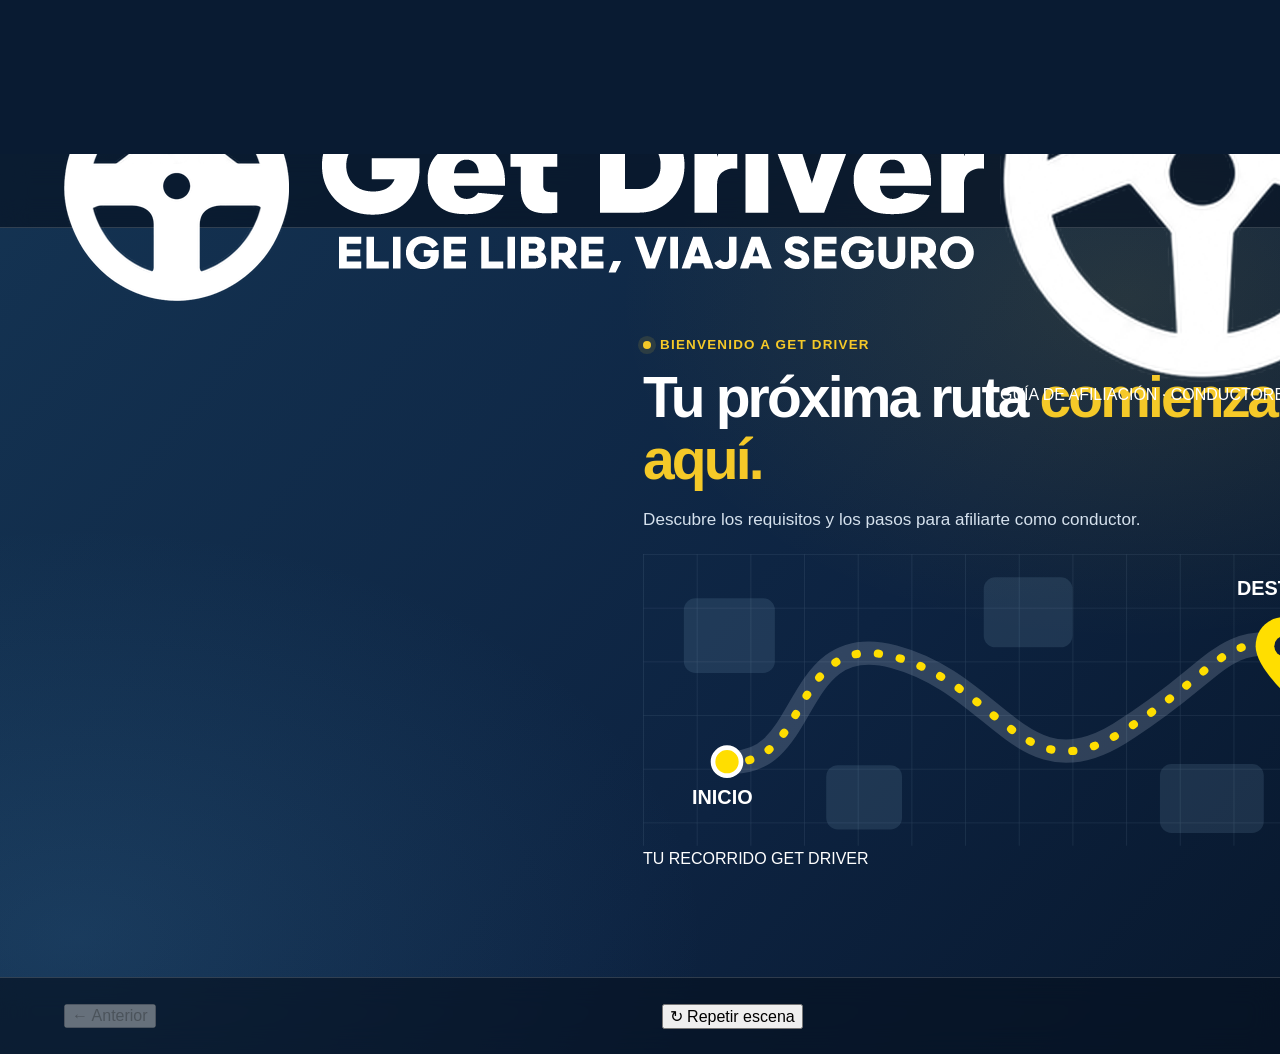
==== commit 76651040: "Update print statement from 'Hello' to 'Goodbye'" ====
--- a/index.html
+++ b/index.html
@@ -1,291 +1,366 @@
+
 <!DOCTYPE html>
 <html lang="es">
 <head>
   <meta charset="UTF-8">
   <meta name="viewport" content="width=device-width, initial-scale=1.0">
-  <meta name="theme-color" content="#102542">
-  <meta name="description" content="Conoce paso a paso cómo afiliarte como conductor a Get Driver.">
-  <title>Tu ruta comienza aquí | Get Driver</title>
+  <meta name="theme-color" content="#0E1F3D">
+  <meta name="description" content="Prototipo académico de afiliación para conductores Get Driver">
+  <title>Get Driver | Guía de afiliación</title>
   <link rel="stylesheet" href="styles.css">
   <script src="script.js" defer></script>
 </head>
 <body>
-  <!-- Íconos e ilustraciones vectoriales de esta presentación. -->
-  <svg class="svg-library" xmlns="http://www.w3.org/2000/svg" aria-hidden="true">
-    <symbol id="icon-check" viewBox="0 0 24 24"><path d="m4 12 5 5L20 6"/></symbol>
-    <symbol id="icon-card" viewBox="0 0 24 24"><rect x="3" y="4" width="18" height="16" rx="3"/><circle cx="9" cy="10" r="2"/><path d="M6 16c.8-2 5.2-2 6 0M15 9h3m-3 4h3"/></symbol>
-    <symbol id="icon-license" viewBox="0 0 24 24"><rect x="2.5" y="4" width="19" height="16" rx="3"/><circle cx="8" cy="11" r="3"/><path d="m6 11 2 2 3-4m4 1h4m-4 4h4"/></symbol>
-    <symbol id="icon-shield" viewBox="0 0 24 24"><path d="M12 2.5 20 6v6c0 5-3.5 8.2-8 10-4.5-1.8-8-5-8-10V6Z"/><path d="m8.5 12 2.3 2.4 4.8-5"/></symbol>
-    <symbol id="icon-car-doc" viewBox="0 0 24 24"><path d="M5 3h10l4 4v14H5Z"/><path d="M15 3v5h4M8 13h8M8 16h6"/></symbol>
-    <symbol id="icon-report" viewBox="0 0 24 24"><path d="M7 2.5h10l3 3V22H4V5.5Z"/><path d="M8 10h8M8 14h8M8 18h5"/></symbol>
-    <symbol id="icon-camera" viewBox="0 0 24 24"><path d="M3 7h4l2-2h6l2 2h4v13H3Z"/><circle cx="12" cy="13" r="4"/></symbol>
-    <symbol id="icon-person" viewBox="0 0 24 24"><circle cx="12" cy="8" r="4"/><path d="M4 21c0-5 3.5-8 8-8s8 3 8 8"/></symbol>
-    <symbol id="icon-phone" viewBox="0 0 24 24"><rect x="6" y="2" width="12" height="20" rx="3"/><path d="M10 18h4"/></symbol>
-    <symbol id="icon-upload" viewBox="0 0 24 24"><path d="M12 16V3m-5 5 5-5 5 5M4 16v5h16v-5"/></symbol>
-    <symbol id="icon-search" viewBox="0 0 24 24"><circle cx="10" cy="10" r="6"/><path d="m15 15 6 6"/></symbol>
-
-    <symbol id="car-sedan" viewBox="0 0 260 135">
-      <ellipse cx="130" cy="116" rx="100" ry="10" fill="#102a47" opacity=".12"/>
-      <path d="M18 76h24l35-37c8-8 17-12 30-12h49c16 0 25 5 36 17l29 32h17c8 0 13 6 13 15v18H10V91c0-9 3-15 8-15Z" fill="#fff" stroke="#173454" stroke-width="5" stroke-linejoin="round"/>
-      <path d="m76 75 30-34h54l35 34Z" fill="#c5e1f0" stroke="#173454" stroke-width="4" stroke-linejoin="round"/>
-      <path d="M133 41v34" stroke="#173454" stroke-width="3"/>
-      <path d="M14 89h21m183 0h25" stroke="#f5c928" stroke-width="7" stroke-linecap="round"/>
-      <circle cx="66" cy="108" r="19" fill="#173454"/>
-      <circle cx="203" cy="108" r="19" fill="#173454"/>
-      <circle cx="66" cy="108" r="8" fill="#ecf5fb"/>
-      <circle cx="203" cy="108" r="8" fill="#ecf5fb"/>
+
+  <!-- Íconos de los requisitos y documentos -->
+  <svg class="svg-sprite" xmlns="http://www.w3.org/2000/svg" aria-hidden="true">
+    <symbol id="i-id" viewBox="0 0 24 24">
+      <rect x="2" y="4" width="20" height="16" rx="3"/>
+      <circle cx="8" cy="10" r="2.5"/>
+      <path d="M4.5 16c1-3 6-3 7 0m3-6h5m-5 4h5"/>
     </symbol>
 
-    <symbol id="car-hatch" viewBox="0 0 260 135">
-      <ellipse cx="130" cy="116" rx="100" ry="10" fill="#102a47" opacity=".12"/>
-      <path d="M17 78h28l31-39c7-8 15-12 29-12h59c15 0 23 6 35 19l24 32h15c8 0 13 6 13 15v16H10V92c0-8 2-14 7-14Z" fill="#fff" stroke="#173454" stroke-width="5" stroke-linejoin="round"/>
-      <path d="m76 76 29-35h55l34 35Z" fill="#c5e1f0" stroke="#173454" stroke-width="4"/>
-      <path d="M134 41v35M194 48v28" stroke="#173454" stroke-width="3"/>
-      <circle cx="66" cy="108" r="19" fill="#173454"/>
-      <circle cx="204" cy="108" r="19" fill="#173454"/>
-      <circle cx="66" cy="108" r="8" fill="#ecf5fb"/>
-      <circle cx="204" cy="108" r="8" fill="#ecf5fb"/>
+    <symbol id="i-license" viewBox="0 0 24 24">
+      <rect x="2" y="4" width="20" height="16" rx="3"/>
+      <circle cx="8" cy="12" r="3"/>
+      <path d="m6.5 12 1.5 1.5 3-4m4 0h5m-5 5h5"/>
     </symbol>
 
-    <symbol id="car-suv" viewBox="0 0 260 135">
-      <ellipse cx="130" cy="116" rx="105" ry="10" fill="#102a47" opacity=".12"/>
-      <path d="M14 69h27l30-38c8-10 17-13 31-13h67c15 0 25 6 32 16l27 35h14c6 0 10 5 10 12v28H9V81c0-7 1-12 5-12Z" fill="#fff" stroke="#173454" stroke-width="5" stroke-linejoin="round"/>
-      <path d="m73 68 28-37h68l29 37Z" fill="#c5e1f0" stroke="#173454" stroke-width="4"/>
-      <path d="M137 31v37" stroke="#173454" stroke-width="3"/>
-      <circle cx="64" cy="108" r="20" fill="#173454"/>
-      <circle cx="207" cy="108" r="20" fill="#173454"/>
-      <circle cx="64" cy="108" r="8" fill="#ecf5fb"/>
-      <circle cx="207" cy="108" r="8" fill="#ecf5fb"/>
+    <symbol id="i-shield" viewBox="0 0 24 24">
+      <path d="M12 2 20 6v5c0 6-3 9-8 11-5-2-8-5-8-11V6Z"/>
+      <path d="m8 12 3 3 5-6"/>
     </symbol>
 
-    <symbol id="car-front" viewBox="0 0 145 110">
-      <path d="m31 35 11-20h61l11 20 6 19v29H25V54Z" fill="#fff" stroke="#173454" stroke-width="5"/>
-      <path d="m41 25-10 27h83l-10-27Z" fill="#c5e1f0" stroke="#173454" stroke-width="3"/>
-      <path d="M35 67h22m31 0h22" stroke="#f5c928" stroke-width="7" stroke-linecap="round"/>
-      <path d="M38 84v12m69-12v12" stroke="#173454" stroke-width="10" stroke-linecap="round"/>
+    <symbol id="i-file" viewBox="0 0 24 24">
+      <path d="M5 2h10l5 5v15H5Z"/>
+      <path d="M15 2v6h5M8 12h9M8 16h7"/>
     </symbol>
 
-    <symbol id="car-back" viewBox="0 0 145 110">
-      <path d="m31 35 11-20h61l11 20 6 19v29H25V54Z" fill="#fff" stroke="#173454" stroke-width="5"/>
-      <path d="m41 25-10 27h83l-10-27Z" fill="#c5e1f0" stroke="#173454" stroke-width="3"/>
-      <path d="M35 67h22m31 0h22" stroke="#e47966" stroke-width="7" stroke-linecap="round"/>
-      <rect x="62" y="61" width="21" height="12" rx="3" fill="#173454"/>
-      <path d="M38 84v12m69-12v12" stroke="#173454" stroke-width="10" stroke-linecap="round"/>
+    <symbol id="i-stamp" viewBox="0 0 24 24">
+      <path d="M5 21h14M8 17h8l2 3H6Zm1-9c-1-1-1.5-2.2-1.5-3.5a4.5 4.5 0 0 1 9 0c0 1.3-.5 2.5-1.5 3.5L14 12H10Z"/>
     </symbol>
 
-    <symbol id="car-inside-front" viewBox="0 0 150 105">
-      <rect x="9" y="9" width="132" height="87" rx="13" fill="#e0edf5" stroke="#173454" stroke-width="4"/>
-      <path d="M21 76V50c0-7 4-11 10-11h33c6 0 10 4 10 11v26M77 76V50c0-7 4-11 10-11h33c6 0 10 4 10 11v26" fill="#fff" stroke="#173454" stroke-width="4"/>
-      <path d="M31 39V27c0-4 4-7 9-7h15c5 0 9 3 9 7v12m23 0V27c0-4 4-7 9-7h15c5 0 9 3 9 7v12" fill="#fff" stroke="#173454" stroke-width="4"/>
+    <symbol id="i-camera" viewBox="0 0 24 24">
+      <path d="M3 7h4l2-2h6l2 2h4v13H3Z"/>
+      <circle cx="12" cy="13" r="4"/>
     </symbol>
 
-    <symbol id="car-inside-back" viewBox="0 0 150 105">
-      <rect x="9" y="9" width="132" height="87" rx="13" fill="#e0edf5" stroke="#173454" stroke-width="4"/>
-      <path d="M19 81V47c0-8 5-11 11-11h90c6 0 11 3 11 11v34Z" fill="#fff" stroke="#173454" stroke-width="4"/>
-      <path d="M30 36V24c0-5 4-8 9-8h18c5 0 9 3 9 8v12m18 0V24c0-5 4-8 9-8h18c5 0 9 3 9 8v12M75 36v45" stroke="#173454" stroke-width="4"/>
+    <symbol id="i-upload" viewBox="0 0 24 24">
+      <path d="M12 16V3m-5 5 5-5 5 5M4 16v5h16v-5"/>
+    </symbol>
+
+    <symbol id="i-check" viewBox="0 0 24 24">
+      <path d="m4 12 5 5L20 6"/>
+    </symbol>
+
+    <symbol id="i-search" viewBox="0 0 24 24">
+      <circle cx="10" cy="10" r="6"/>
+      <path d="m15 15 6 6"/>
     </symbol>
   </svg>
 
-  <template id="guideTemplate">
-    <aside class="guide" aria-label="Mascota guía">
-      <div class="guide-halo"></div>
-      <div class="guide-character">
-        <img class="guide-image" alt="Mascota de Get Driver">
-        <div class="guide-placeholder" aria-hidden="true">
-          <div class="placeholder-face">
-            <i></i><i></i><span></span>
-          </div>
-          <small>TU MASCOTA<br>AQUÍ</small>
-        </div>
-        <div class="guide-shadow"></div>
+  <!-- Personaje Alex y burbuja limpia -->
+  <template id="mascotTemplate">
+    <aside class="guide" aria-label="Alex, guía de Get Driver">
+      <div class="speech">
+        <p class="speech-text"></p>
       </div>
-      <div class="speech">
-        <span class="speech-label">TU GUÍA GET DRIVER</span>
-        <p class="speech-text"></p>
-        <span class="speech-cursor" aria-hidden="true"></span>
+
+      <div class="character-zone">
+        <div class="character-entrance">
+          <div class="mascot-pose">
+            <div class="mascot-halo"></div>
+
+            <img
+              class="mascot-image"
+              alt="Alex, mascota de Get Driver"
+              decoding="async"
+            >
+
+            <div class="mascot-placeholder" aria-hidden="true">
+              <span class="placeholder-head">● ●<b>⌣</b></span>
+              <small>ALEX</small>
+            </div>
+
+            <div class="character-shadow"></div>
+          </div>
+        </div>
       </div>
+
+      <svg class="dialogue-pointer" aria-hidden="true"
+           preserveAspectRatio="none">
+        <path class="pointer-tail"></path>
+      </svg>
     </aside>
   </template>
 
-  <div class="app">
+  <div class="app" id="inicio">
+
+    <!-- ENCABEZADO CON LOGO BLANCO OFICIAL -->
     <header class="topbar">
-      <a class="brand" href="#inicio" id="goHome" aria-label="Volver a la bienvenida">
-        <span class="brand-symbol" id="brandSymbol">
-          <img src="assets/logo/get-driver.png" id="brandImage" alt="">
-          <span id="brandFallback">GD</span>
-        </span>
-        <span class="brand-name">
-          GET DRIVER
-          <small>AFILIACIÓN DE CONDUCTORES</small>
-        </span>
+
+      <a class="brand" id="homeLink"
+         href="#inicio" aria-label="Volver al comienzo">
+
+        <picture class="brand-plate">
+          <source
+            media="(max-width:680px)"
+            srcset="assets/logo/get-driver-sin-lema-blanco.png"
+          >
+
+          <img
+            class="brand-image"
+            src="assets/logo/get-driver-con-lema-blanco.png"
+            alt="Get Driver, elige libre, viaja seguro"
+          >
+        </picture>
       </a>
 
-      <span class="topbar-caption">TU RUTA PARA AFILIARTE</span>
-
-      <div class="progress-track" aria-hidden="true">
+      <div class="header-tag">
+        <img
+          class="header-symbol"
+          src="assets/logo/get-driver-isotipo-blanco.png"
+          alt=""
+          aria-hidden="true"
+        >
+        GUÍA DE AFILIACIÓN · CONDUCTORES
+      </div>
+
+      <div class="progress-line">
         <span id="progressFill"></span>
       </div>
     </header>
 
-    <main class="viewport" id="inicio">
-
-      <!-- ESCENA 1 -->
+    <main class="viewport" id="viewport">
+
+      <!-- ESCENA 1: BIENVENIDA -->
       <section
         class="scene is-active"
         data-side="left"
-        data-gif="assets/mascota/provisional.gif"
-        data-dialogue="¡Hola! Bienvenido a Get Driver. Te acompañaré para que conozcas los requisitos y cómo solicitar tu afiliación. ¡Vamos paso a paso!"
-        aria-labelledby="scene1-title"
+        data-pose="medium"
+        data-gif="assets/mascota/alex-provisional.gif"
+        data-dialogue="¡Hola! Bienvenido a Get Driver. Te mostraré lo que necesitas y cómo enviar tu solicitud de afiliación. ¡Acompáñame!"
+        aria-labelledby="t1"
       >
         <div class="scene-shell">
           <div class="scene-content">
-            <p class="eyebrow" data-reveal>BIENVENIDO A GET DRIVER</p>
-            <h1 id="scene1-title" data-reveal>
+
+            <p class="eyebrow"
+               data-reveal data-motion="slide-left">
+              BIENVENIDO A GET DRIVER
+            </p>
+
+            <h1 id="t1" data-reveal data-motion="zoom">
               Tu próxima ruta <em>comienza aquí.</em>
             </h1>
-            <p class="lead" data-reveal>
-              Descubre cómo afiliarte como conductor en un recorrido visual.
-            </p>
-
-            <div class="map-scene" data-reveal>
-              <svg
-                class="map-svg"
-                viewBox="0 0 620 255"
-                role="img"
-                aria-label="Mapa ilustrado con una ruta que une el inicio y el destino"
-              >
+
+            <p class="lead" data-reveal data-motion="fade">
+              Descubre los requisitos y los pasos para afiliarte como conductor.
+            </p>
+
+            <div class="route-board" data-reveal data-motion="expand">
+
+              <svg viewBox="0 0 620 250" role="img"
+                   aria-label="Ruta punteada desde inicio hasta destino">
+
                 <defs>
-                  <pattern id="mapGrid" width="50" height="50" patternUnits="userSpaceOnUse">
-                    <path d="M50 0H0V50" fill="none" stroke="#a9c5da" stroke-opacity=".13"/>
+                  <pattern id="mapGrid" width="46" height="46"
+                           patternUnits="userSpaceOnUse">
+                    <path d="M46 0H0V46"
+                          fill="none" stroke="#B3D4E7"
+                          stroke-opacity=".16"/>
                   </pattern>
-                  <path
-                    id="journeyPath"
-                    d="M70 190 C140 195 125 65 215 88 S335 202 410 155 S495 65 550 79"
+
+                  <path id="journeyLine"
+                    d="M72 178C145 185 125 64 215 88S325 205 408 154 493 70 550 78"
                   />
+
+                  <mask id="routeRevealMask"
+                        maskUnits="userSpaceOnUse"
+                        x="0" y="0" width="620" height="250">
+                    <use
+                      href="#journeyLine"
+                      class="route-mask-stroke"
+                      fill="none"
+                      stroke="white"
+                      stroke-width="18"
+                      stroke-linecap="round"
+                    />
+                  </mask>
                 </defs>
 
-                <rect width="620" height="255" fill="url(#mapGrid)"/>
-
-                <g fill="#91b2cb" opacity=".17">
-                  <rect x="20" y="32" width="80" height="70" rx="10"/>
-                  <rect x="149" y="184" width="74" height="62" rx="10"/>
-                  <rect x="282" y="20" width="78" height="64" rx="10"/>
-                  <rect x="444" y="175" width="80" height="65" rx="10"/>
+                <rect width="620" height="250"
+                      fill="url(#mapGrid)"/>
+
+                <g fill="#8BB4CF" opacity=".15">
+                  <rect x="35" y="38" width="78" height="64" rx="10"/>
+                  <rect x="157" y="181" width="65" height="55" rx="10"/>
+                  <rect x="292" y="20" width="76" height="60" rx="10"/>
+                  <rect x="443" y="180" width="89" height="59" rx="10"/>
                 </g>
 
-                <use href="#journeyPath" stroke="#ffffff" stroke-opacity=".14" stroke-width="20" fill="none" stroke-linecap="round"/>
-                <use class="route-animated" href="#journeyPath" stroke="#f5c928" stroke-width="7" fill="none" stroke-linecap="round"/>
-
-                <circle cx="70" cy="190" r="13" fill="#f5c928" stroke="#fff" stroke-width="4"/>
-
-                <g transform="translate(550 79)">
+                <use
+                  href="#journeyLine"
+                  fill="none"
+                  stroke="#D5E3F2"
+                  stroke-opacity=".18"
+                  stroke-width="20"
+                  stroke-linecap="round"
+                />
+
+                <use
+                  href="#journeyLine"
+                  class="route-dots"
+                  mask="url(#routeRevealMask)"
+                  fill="none"
+                  stroke="#FFDE00"
+                  stroke-width="7"
+                  stroke-dasharray="1 18"
+                  stroke-linecap="round"
+                />
+
+                <circle cx="72" cy="178" r="12"
+                        fill="#FFDE00" stroke="#fff" stroke-width="4"/>
+
+                <g transform="translate(550 78)">
                   <path
                     d="M0-24c-15 0-25 11-25 25 0 17 25 40 25 40S25 18 25 1C25-13 15-24 0-24Z"
-                    fill="#f5c928"
+                    fill="#FFDE00"
                   />
-                  <circle cy="1" r="9" fill="#173454"/>
+                  <circle cy="1" r="9" fill="#0E1F3D"/>
                 </g>
 
-                <circle class="map-traveler" r="10" fill="#fff">
-                  <animateMotion dur="7s" repeatCount="indefinite">
-                    <mpath href="#journeyPath"/>
-                  </animateMotion>
-                </circle>
-
-                <text x="36" y="227" fill="#fff" font-size="17" font-weight="700">INICIO</text>
-                <text x="510" y="37" fill="#fff" font-size="17" font-weight="700">DESTINO</text>
+                <text x="42" y="214" fill="white"
+                      font-size="17" font-weight="800">INICIO</text>
+
+                <text x="509" y="35" fill="white"
+                      font-size="17" font-weight="800">DESTINO</text>
               </svg>
 
-              <span class="map-label">
-                <span class="map-label-dot"></span>
-                RECORRIDO GET DRIVER
-              </span>
-            </div>
+              <div class="map-caption">
+                <i></i>
+                TU RECORRIDO GET DRIVER
+              </div>
+            </div>
+
           </div>
         </div>
       </section>
 
-      <!-- ESCENA 2 -->
+      <!-- ESCENA 2: FOTOS REALES DE VEHÍCULOS -->
       <section
         class="scene"
         data-side="right"
-        data-gif="assets/mascota/provisional.gif"
-        data-dialogue="Primero, tu vehículo. Puede ser sedán, hatchback o SUV. Además, el año de modelo indicado es 2010 en adelante."
-        aria-labelledby="scene2-title"
+        data-pose="natural"
+        data-gif="assets/mascota/alex-provisional.gif"
+        data-dialogue="Primero, tu vehículo. Se consideran sedanes, hatchbacks y SUV, siempre que sean modelos de autos del 2010 en adelante."
+        aria-labelledby="t2"
       >
         <div class="scene-shell">
           <div class="scene-content">
-            <p class="eyebrow" data-reveal>ETAPA 1 · TU VEHÍCULO</p>
-            <h2 id="scene2-title" data-reveal>
-              ¿Qué vehículos <em>se consideran?</em>
+
+            <p class="eyebrow"
+               data-reveal data-motion="slide-right">
+              ETAPA 1 · VEHÍCULO
+            </p>
+
+            <h2 id="t2" data-reveal data-motion="zoom">
+              Conoce los <em>vehículos.</em>
             </h2>
-            <p class="lead" data-reveal>
-              Estos son los tipos de auto y el año mínimo de modelo.
+
+            <p class="lead" data-reveal data-motion="fade">
+              Tres tipos de vehículos que debes tener en cuenta.
             </p>
 
             <div class="vehicle-grid">
-              <article class="vehicle-card" data-reveal>
+
+              <article class="vehicle-card"
+                       data-reveal data-motion="slide-left">
                 <div class="vehicle-art">
-                  <svg viewBox="0 0 260 135" aria-hidden="true">
-                    <use href="#car-sedan"/>
-                  </svg>
+                  <img
+                    src="assets/vehiculo/sedan.png"
+                    alt="Sedán azul estacionado de perfil en la ciudad"
+                    loading="lazy"
+                  >
                 </div>
                 <strong>Sedán</strong>
               </article>
 
-              <article class="vehicle-card" data-reveal>
+              <article class="vehicle-card"
+                       data-reveal data-motion="zoom">
                 <div class="vehicle-art">
-                  <svg viewBox="0 0 260 135" aria-hidden="true">
-                    <use href="#car-hatch"/>
-                  </svg>
+                  <img
+                    src="assets/vehiculo/hatchback.png"
+                    alt="Hatchback rojo estacionado de perfil en la ciudad"
+                    loading="lazy"
+                  >
                 </div>
                 <strong>Hatchback</strong>
               </article>
 
-              <article class="vehicle-card" data-reveal>
+              <article class="vehicle-card"
+                       data-reveal data-motion="slide-right">
                 <div class="vehicle-art">
-                  <svg viewBox="0 0 260 135" aria-hidden="true">
-                    <use href="#car-suv"/>
-                  </svg>
+                  <img
+                    src="assets/vehiculo/suv.png"
+                    alt="SUV verde estacionado de perfil en la ciudad"
+                    loading="lazy"
+                  >
                 </div>
                 <strong>SUV</strong>
               </article>
-            </div>
-
-            <div class="year-banner" data-reveal>
-              <span class="year-number">2010<span>+</span></span>
-              <div>
-                <strong>AÑO DEL MODELO</strong>
-                <p>2010 en adelante</p>
+
+            </div>
+
+            <!-- El año 2010 y una única flecha -->
+            <div class="year-banner" data-reveal data-motion="stamp">
+              <span class="year-big">2010</span>
+
+              <div class="year-copy">
+                <strong>MODELOS DE AUTOS</strong>
+                <p>Del 2010 en adelante</p>
               </div>
-              <span class="year-star" aria-hidden="true">✦</span>
-            </div>
+
+              <div class="year-arrow" aria-hidden="true">
+                <span></span>
+                <i></i>
+              </div>
+            </div>
+
           </div>
         </div>
       </section>
 
-      <!-- ESCENA 3 -->
+      <!-- ESCENA 3: DOCUMENTOS -->
       <section
         class="scene"
         data-side="left"
-        data-gif="assets/mascota/provisional.gif"
-        data-dialogue="Prepara tus documentos básicos: identificación y licencia vigentes, además del SOAT y la tarjeta de propiedad del vehículo."
-        aria-labelledby="scene3-title"
+        data-pose="lean"
+        data-gif="assets/mascota/alex-provisional.gif"
+        data-dialogue="Para los documentos, prepara tu identidad y licencia de conducir vigentes. También el SOAT y la tarjeta de propiedad del auto."
+        aria-labelledby="t3"
       >
         <div class="scene-shell">
           <div class="scene-content">
-            <p class="eyebrow" data-reveal>ETAPA 2 · DOCUMENTOS</p>
-            <h2 id="scene3-title" data-reveal>
-              Ten listos tus <em>documentos.</em>
+
+            <p class="eyebrow"
+               data-reveal data-motion="slide-left">
+              ETAPA 2 · DOCUMENTOS
+            </p>
+
+            <h2 id="t3" data-reveal data-motion="wipe">
+              Prepara tus <em>documentos.</em>
             </h2>
-            <p class="lead" data-reveal>
-              Dos documentos personales y dos del vehículo.
+
+            <p class="lead" data-reveal data-motion="fade">
+              Necesitarás dos personales y dos del vehículo.
             </p>
 
             <div class="document-grid">
-              <article class="document-card" data-reveal>
-                <span class="doc-icon">
-                  <svg aria-hidden="true"><use href="#icon-card"/></svg>
+
+              <article class="document-card" data-reveal data-motion="flip">
+                <span class="icon-surface">
+                  <svg><use href="#i-id"/></svg>
                 </span>
                 <div>
                   <strong>DNI o identidad</strong>
@@ -293,9 +368,9 @@
                 </div>
               </article>
 
-              <article class="document-card" data-reveal>
-                <span class="doc-icon">
-                  <svg aria-hidden="true"><use href="#icon-license"/></svg>
+              <article class="document-card" data-reveal data-motion="flip">
+                <span class="icon-surface">
+                  <svg><use href="#i-license"/></svg>
                 </span>
                 <div>
                   <strong>Licencia de conducir</strong>
@@ -303,9 +378,9 @@
                 </div>
               </article>
 
-              <article class="document-card" data-reveal>
-                <span class="doc-icon">
-                  <svg aria-hidden="true"><use href="#icon-shield"/></svg>
+              <article class="document-card" data-reveal data-motion="flip">
+                <span class="icon-surface">
+                  <svg><use href="#i-shield"/></svg>
                 </span>
                 <div>
                   <strong>SOAT</strong>
@@ -313,259 +388,347 @@
                 </div>
               </article>
 
-              <article class="document-card" data-reveal>
-                <span class="doc-icon">
-                  <svg aria-hidden="true"><use href="#icon-car-doc"/></svg>
+              <article class="document-card" data-reveal data-motion="flip">
+                <span class="icon-surface">
+                  <svg><use href="#i-file"/></svg>
                 </span>
                 <div>
                   <strong>Tarjeta de propiedad</strong>
                   <small>Del vehículo</small>
                 </div>
               </article>
-            </div>
+
+            </div>
+
           </div>
         </div>
       </section>
 
-      <!-- ESCENA 4 -->
+      <!-- ESCENA 4: ANTECEDENTES RESUMIDOS -->
+      <section
+        class="scene scene-antecedents"
+        data-side="right"
+        data-pose="near"
+        data-gif="assets/mascota/alex-provisional.gif"
+        data-dialogue="También necesitas antecedentes policiales y penales. El certificado policial virtual cuesta aproximadamente cinco soles con cuarenta. Si eres extranjero, consulta los requisitos según tu documento en la Comisaría de Yanahuara, avenida Ejército 341, Arequipa."
+        aria-labelledby="t4"
+      >
+        <div class="scene-shell">
+          <div class="scene-content">
+
+            <p class="eyebrow"
+               data-reveal data-motion="slide-right">
+              ETAPA 2 · DOCUMENTOS
+            </p>
+
+            <h2 id="t4" data-reveal data-motion="wipe">
+              No olvides tus <em>antecedentes.</em>
+            </h2>
+
+            <div class="background-docs">
+
+              <article class="background-card"
+                       data-reveal data-motion="stamp">
+                <span class="stamp-icon">
+                  <svg><use href="#i-stamp"/></svg>
+                </span>
+                <strong>Antecedentes policiales</strong>
+                <span class="stamp-seal">Virtual: aprox. S/ 5.40</span>
+              </article>
+
+              <article class="background-card"
+                       data-reveal data-motion="stamp">
+                <span class="stamp-icon">
+                  <svg><use href="#i-file"/></svg>
+                </span>
+                <strong>Antecedentes penales</strong>
+                <span class="stamp-seal">Costo independiente</span>
+              </article>
+
+            </div>
+
+            <div class="foreign-note"
+                 data-reveal data-motion="slide-left">
+
+              <span class="note-symbol">i</span>
+
+              <p>
+                <strong>Conductores extranjeros:</strong>
+                pueden consultar los requisitos según su documento en la
+                <strong>Comisaría de Yanahuara</strong>,
+                Av. Ejército 341, Yanahuara, Arequipa.
+                Conviene confirmar la atención antes de acudir.
+              </p>
+            </div>
+
+          </div>
+        </div>
+      </section>
+
+      <!-- ESCENA 5: FOTOS EXTERIORES -->
+      <section
+        class="scene"
+        data-side="left"
+        data-pose="natural"
+        data-gif="assets/mascota/alex-provisional.gif"
+        data-dialogue="Ahora las fotos del vehículo. Prepara una vista frontal, una trasera y ambos laterales. Son cuatro fotografías exteriores."
+        aria-labelledby="t5"
+      >
+        <div class="scene-shell">
+          <div class="scene-content">
+
+            <p class="eyebrow"
+               data-reveal data-motion="slide-left">
+              ETAPA 3 · FOTOGRAFÍAS
+            </p>
+
+            <h2 id="t5" data-reveal data-motion="zoom">
+              Cuatro vistas <em>exteriores.</em>
+            </h2>
+
+            <p class="lead" data-reveal data-motion="fade">
+              Ejemplo de las cuatro vistas del mismo vehículo.
+            </p>
+
+            <div class="photo-grid">
+
+              <article class="photo-card" data-reveal data-motion="photo">
+                <div class="photo-art">
+                  <img
+                    src="assets/vehiculo/frontal.png"
+                    alt="Toyota Corolla plateado de frente"
+                    loading="lazy"
+                  >
+                </div>
+                <strong>Frontal</strong>
+              </article>
+
+              <article class="photo-card" data-reveal data-motion="photo">
+                <div class="photo-art">
+                  <img
+                    src="assets/vehiculo/trasera.png"
+                    alt="Toyota Corolla plateado por detrás"
+                    loading="lazy"
+                  >
+                </div>
+                <strong>Trasera</strong>
+              </article>
+
+              <article class="photo-card" data-reveal data-motion="photo">
+                <div class="photo-art">
+                  <img
+                    src="assets/vehiculo/lateral-izquierdo.png"
+                    alt="Toyota Corolla desde el lateral izquierdo"
+                    loading="lazy"
+                  >
+                </div>
+                <strong>Lateral izquierdo</strong>
+              </article>
+
+              <article class="photo-card" data-reveal data-motion="photo">
+                <div class="photo-art">
+                  <img
+                    src="assets/vehiculo/lateral-derecho.png"
+                    alt="Toyota Corolla desde el lateral derecho"
+                    loading="lazy"
+                  >
+                </div>
+                <strong>Lateral derecho</strong>
+              </article>
+
+            </div>
+
+          </div>
+        </div>
+      </section>
+
+      <!-- ESCENA 6: INTERIORES Y SELFIE COMPLETA -->
       <section
         class="scene"
         data-side="right"
-        data-gif="assets/mascota/provisional.gif"
-        data-dialogue="También necesitas antecedentes policiales y penales. Si eres extranjero, los antecedentes policiales de tu país se gestionan mediante la organización correspondiente en Arequipa."
-        aria-labelledby="scene4-title"
+        data-pose="close"
+        data-gif="assets/mascota/alex-provisional.gif"
+        data-dialogue="Completa el registro visual con fotos del interior delantero y trasero, más una selfie tuya sin lentes oscuros. En total: seis fotos del auto y una selfie."
+        aria-labelledby="t6"
       >
         <div class="scene-shell">
           <div class="scene-content">
-            <p class="eyebrow" data-reveal>ETAPA 2 · DOCUMENTOS</p>
-            <h2 id="scene4-title" data-reveal>
-              Recuerda tus <em>antecedentes.</em>
+
+            <p class="eyebrow"
+               data-reveal data-motion="slide-right">
+              ETAPA 3 · FOTOGRAFÍAS
+            </p>
+
+            <h2 id="t6" data-reveal data-motion="zoom">
+              Interior <em>y selfie.</em>
             </h2>
 
-            <div class="background-docs">
-              <article class="background-card" data-reveal>
-                <span class="background-icon">
-                  <svg aria-hidden="true"><use href="#icon-report"/></svg>
-                </span>
-                <strong>Antecedentes policiales</strong>
-              </article>
-
-              <article class="background-card" data-reveal>
-                <span class="background-icon">
-                  <svg aria-hidden="true"><use href="#icon-report"/></svg>
-                </span>
-                <strong>Antecedentes penales</strong>
-              </article>
-            </div>
-
-            <div class="foreign-note" data-reveal>
-              <span class="foreign-mark" aria-hidden="true">i</span>
-              <div>
-                <strong>Si eres conductor extranjero</strong>
-                <p>
-                  Los antecedentes policiales de tu país de origen deben
-                  gestionarse mediante la organización correspondiente
-                  en Arequipa.
-                </p>
-              </div>
-            </div>
+            <p class="lead" data-reveal data-motion="fade">
+              Solo faltan tres imágenes más.
+            </p>
+
+            <div class="interior-grid">
+
+              <article class="interior-card"
+                       data-reveal data-motion="camera-zoom">
+                <div class="interior-art">
+                  <img
+                    src="assets/vehiculo/interior-delantero.png"
+                    alt="Interior delantero del Toyota Corolla"
+                    loading="lazy"
+                  >
+                </div>
+                <strong>Interior delantero</strong>
+              </article>
+
+              <article class="interior-card"
+                       data-reveal data-motion="camera-zoom">
+                <div class="interior-art">
+                  <img
+                    src="assets/vehiculo/interior-trasero.png"
+                    alt="Interior trasero del Toyota Corolla"
+                    loading="lazy"
+                  >
+                </div>
+                <strong>Interior trasero</strong>
+              </article>
+
+              <article class="interior-card"
+                       data-reveal data-motion="zoom">
+                <div class="interior-art selfie-art">
+                  <img
+                    class="selfie-photo"
+                    src="assets/conductor/selfie-ejemplo.png"
+                    alt="Selfie de ejemplo con rostro y torso visibles"
+                    loading="lazy"
+                  >
+                </div>
+                <strong>Tu selfie</strong>
+                <small>Sin lentes oscuros</small>
+              </article>
+
+            </div>
+
+            <div class="count-banner"
+                 data-reveal data-motion="stamp">
+              <svg class="line-icon">
+                <use href="#i-camera"/>
+              </svg>
+              <strong>6 fotos del auto + 1 selfie</strong>
+            </div>
+
           </div>
         </div>
       </section>
 
-      <!-- ESCENA 5 -->
+      <!-- ESCENA 7: REGISTRO EN LA APP -->
       <section
         class="scene"
         data-side="left"
-        data-gif="assets/mascota/provisional.gif"
-        data-dialogue="Ahora, las fotos del vehículo. Primero prepara cuatro vistas exteriores: frontal, trasera y los dos laterales."
-        aria-labelledby="scene5-title"
+        data-pose="medium"
+        data-gif="assets/mascota/alex-provisional.gif"
+        data-dialogue="Con tus documentos listos, abre GET DRIVER Conductor. Puedes utilizar tu cuenta de pasajero. En pantalla verás un ejemplo de cómo crear una cuenta y completar tus datos de contacto."
+        aria-labelledby="t7"
       >
         <div class="scene-shell">
           <div class="scene-content">
-            <p class="eyebrow" data-reveal>ETAPA 3 · FOTOGRAFÍAS</p>
-            <h2 id="scene5-title" data-reveal>
-              Cuatro vistas <em>por fuera.</em>
+
+            <p class="eyebrow"
+               data-reveal data-motion="slide-left">
+              ETAPA 4 · APLICACIÓN
+            </p>
+
+            <h2 id="t7" data-reveal data-motion="wipe">
+              Inicia tu <em>registro.</em>
             </h2>
-            <p class="lead" data-reveal>
-              Fotografía el exterior del vehículo desde estos ángulos.
-            </p>
-
-            <div class="photos-grid">
-              <article class="photo-card" data-reveal>
-                <div class="photo-art">
-                  <svg viewBox="0 0 145 110" aria-hidden="true">
-                    <use href="#car-front"/>
-                  </svg>
-                </div>
-                <strong>Vista frontal</strong>
-              </article>
-
-              <article class="photo-card" data-reveal>
-                <div class="photo-art">
-                  <svg viewBox="0 0 145 110" aria-hidden="true">
-                    <use href="#car-back"/>
-                  </svg>
-                </div>
-                <strong>Vista trasera</strong>
-              </article>
-
-              <article class="photo-card" data-reveal>
-                <div class="photo-art">
-                  <svg viewBox="0 0 260 135" aria-hidden="true">
-                    <use href="#car-sedan"/>
-                  </svg>
-                </div>
-                <strong>Lateral izquierdo</strong>
-              </article>
-
-              <article class="photo-card" data-reveal>
-                <div class="photo-art">
-                  <svg class="flipped" viewBox="0 0 260 135" aria-hidden="true">
-                    <use href="#car-sedan"/>
-                  </svg>
-                </div>
-                <strong>Lateral derecho</strong>
-              </article>
-            </div>
+
+            <div class="app-layout">
+
+              <div class="app-preview"
+                   data-reveal data-motion="camera-zoom">
+
+                <div class="screen-frame">
+                  <img
+                    src="assets/app/crear-cuenta.jpg"
+                    alt="Captura real de Get Driver Conductor: crear cuenta"
+                    loading="lazy"
+                  >
+                </div>
+
+                <div class="screen-caption">
+                  <img
+                    src="assets/logo/get-driver-isotipo.png"
+                    alt=""
+                    aria-hidden="true"
+                  >
+                  <span>Ejemplo: crear cuenta</span>
+                </div>
+              </div>
+
+              <div class="app-steps">
+
+                <div class="app-step"
+                     data-reveal data-motion="step-slide">
+                  <b>1</b>
+                  <p><strong>Descarga</strong> GET DRIVER Conductor.</p>
+                </div>
+
+                <div class="app-step"
+                     data-reveal data-motion="step-slide">
+                  <b>2</b>
+                  <p><strong>Inicia sesión</strong> con tu cuenta de pasajero.</p>
+                </div>
+
+                <div class="app-step"
+                     data-reveal data-motion="step-slide">
+                  <b>3</b>
+                  <p><strong>Completa</strong> tus datos personales y de contacto.</p>
+                </div>
+
+                <div class="app-step"
+                     data-reveal data-motion="step-slide">
+                  <b>4</b>
+                  <p><strong>Registra</strong> los datos del vehículo.</p>
+                </div>
+
+              </div>
+
+            </div>
+
           </div>
         </div>
       </section>
 
-      <!-- ESCENA 6 -->
+      <!-- ESCENA 8: ENVÍO -->
       <section
         class="scene"
         data-side="right"
-        data-gif="assets/mascota/provisional.gif"
-        data-dialogue="Para completar las fotos, añade el interior delantero, el interior trasero y una selfie tuya sin lentes oscuros. En total son seis fotos del auto y una selfie."
-        aria-labelledby="scene6-title"
+        data-pose="natural"
+        data-gif="assets/mascota/alex-provisional.gif"
+        data-dialogue="Luego adjunta documentos, fotos y selfie. Revisa, envía la solicitud y espera la verificación de Get Driver dentro de la aplicación."
+        aria-labelledby="t8"
       >
         <div class="scene-shell">
           <div class="scene-content">
-            <p class="eyebrow" data-reveal>ETAPA 3 · FOTOGRAFÍAS</p>
-            <h2 id="scene6-title" data-reveal>
-              Interior y <em>selfie.</em>
-            </h2>
-            <p class="lead" data-reveal>
-              Las últimas imágenes que necesitas preparar.
-            </p>
-
-            <div class="interior-grid">
-              <article class="interior-card" data-reveal>
-                <div class="interior-art">
-                  <svg viewBox="0 0 150 105" aria-hidden="true">
-                    <use href="#car-inside-front"/>
-                  </svg>
-                </div>
-                <strong>Interior delantero</strong>
-              </article>
-
-              <article class="interior-card" data-reveal>
-                <div class="interior-art">
-                  <svg viewBox="0 0 150 105" aria-hidden="true">
-                    <use href="#car-inside-back"/>
-                  </svg>
-                </div>
-                <strong>Interior trasero</strong>
-              </article>
-
-              <article class="interior-card" data-reveal>
-                <div class="interior-art selfie-art">
-                  <svg aria-hidden="true">
-                    <use href="#icon-person"/>
-                  </svg>
-                </div>
-                <strong>Selfie del conductor</strong>
-                <small>Sin lentes oscuros</small>
-              </article>
-            </div>
-
-            <div class="visual-tip" data-reveal>
-              <span class="tip-check">✓</span>
-              <strong>6 fotos del vehículo + 1 selfie</strong>
-            </div>
-          </div>
-        </div>
-      </section>
-
-      <!-- ESCENA 7 -->
-      <section
-        class="scene"
-        data-side="left"
-        data-gif="assets/mascota/provisional.gif"
-        data-dialogue="Con todo preparado, abre GET DRIVER Conductor. Descárgala, inicia sesión con tu cuenta de pasajero y registra tus datos y los del vehículo."
-        aria-labelledby="scene7-title"
-      >
-        <div class="scene-shell">
-          <div class="scene-content">
-            <p class="eyebrow" data-reveal>ETAPA 4 · LA APLICACIÓN</p>
-            <h2 id="scene7-title" data-reveal>
-              Inicia tu <em>registro.</em>
-            </h2>
-
-            <div class="app-layout">
-              <div class="phone-illustration" data-reveal>
-                <div class="phone-speaker"></div>
-                <div class="phone-screen">
-                  <div class="phone-logo">GD</div>
-                  <strong>GET DRIVER</strong>
-                  <small>Conductor</small>
-                  <div class="phone-divider"></div>
-                  <span>Iniciar sesión</span>
-                </div>
-              </div>
-
-              <div class="step-list">
-                <div class="step-row" data-reveal>
-                  <span>1</span>
-                  <p><strong>Descarga</strong> GET DRIVER Conductor.</p>
-                </div>
-
-                <div class="step-row" data-reveal>
-                  <span>2</span>
-                  <p><strong>Inicia sesión</strong> con tu misma cuenta de pasajero.</p>
-                </div>
-
-                <div class="step-row" data-reveal>
-                  <span>3</span>
-                  <p><strong>Completa</strong> tus datos personales.</p>
-                </div>
-
-                <div class="step-row" data-reveal>
-                  <span>4</span>
-                  <p><strong>Registra</strong> los datos del vehículo.</p>
-                </div>
-              </div>
-            </div>
-
-            <p class="small-note" data-reveal>
-              Los enlaces oficiales de descarga se incorporarán
-              cuando estén disponibles.
-            </p>
-          </div>
-        </div>
-      </section>
-
-      <!-- ESCENA 8 -->
-      <section
-        class="scene"
-        data-side="right"
-        data-gif="assets/mascota/provisional.gif"
-        data-dialogue="Después adjunta tus archivos, revisa y envía la solicitud. Get Driver verificará la información; consulta el resultado dentro de la aplicación."
-        aria-labelledby="scene8-title"
-      >
-        <div class="scene-shell">
-          <div class="scene-content">
-            <p class="eyebrow" data-reveal>ETAPA 4 · LA APLICACIÓN</p>
-            <h2 id="scene8-title" data-reveal>
+
+            <p class="eyebrow"
+               data-reveal data-motion="slide-right">
+              ETAPA 4 · APLICACIÓN
+            </p>
+
+            <h2 id="t8" data-reveal data-motion="zoom">
               Envía tu <em>solicitud.</em>
             </h2>
 
-            <div class="final-steps">
-              <article class="final-step" data-reveal>
-                <span class="final-step-icon">
-                  <svg aria-hidden="true"><use href="#icon-upload"/></svg>
-                </span>
+            <div class="process-list">
+
+              <article class="process-item"
+                       data-reveal data-motion="process-enter">
+                <div class="process-icon">
+                  <svg class="line-icon">
+                    <use href="#i-upload"/>
+                  </svg>
+                </div>
                 <div>
                   <small>PASO 5</small>
                   <strong>Adjunta tus archivos</strong>
@@ -573,78 +736,104 @@
                 </div>
               </article>
 
-              <article class="final-step" data-reveal>
-                <span class="final-step-icon">
-                  <svg aria-hidden="true"><use href="#icon-check"/></svg>
-                </span>
+              <article class="process-item"
+                       data-reveal data-motion="process-enter">
+                <div class="process-icon">
+                  <svg class="line-icon">
+                    <use href="#i-check"/>
+                  </svg>
+                </div>
                 <div>
                   <small>PASO 6</small>
                   <strong>Revisa y envía</strong>
-                  <p>Comprueba tu información antes de enviarla.</p>
-                </div>
-              </article>
-
-              <article class="final-step" data-reveal>
-                <span class="final-step-icon">
-                  <svg aria-hidden="true"><use href="#icon-search"/></svg>
-                </span>
+                  <p>Comprueba que todo esté correcto.</p>
+                </div>
+              </article>
+
+              <article class="process-item"
+                       data-reveal data-motion="process-enter">
+                <div class="process-icon">
+                  <svg class="line-icon">
+                    <use href="#i-search"/>
+                  </svg>
+                </div>
                 <div>
                   <small>PASO 7</small>
-                  <strong>Verificación de Get Driver</strong>
+                  <strong>Espera la verificación</strong>
                   <p>Consulta el resultado en la aplicación.</p>
                 </div>
               </article>
-            </div>
+
+            </div>
+
           </div>
         </div>
       </section>
 
-      <!-- ESCENA 9 -->
+      <!-- ESCENA 9: CIERRE -->
       <section
         class="scene"
         data-side="left"
-        data-gif="assets/mascota/provisional.gif"
-        data-dialogue="¡Excelente! Ya conoces todo el recorrido. Recuerda cuidar tu presentación y tratar bien a tus pasajeros. Ahora sigue las indicaciones en la app. ¡Te esperamos!"
-        aria-labelledby="scene9-title"
+        data-pose="near"
+        data-gif="assets/mascota/alex-provisional.gif"
+        data-dialogue="¡Excelente! Ya conoces cómo afiliarte. Recuerda cuidar tu presentación y brindar siempre un trato respetuoso a tus pasajeros. ¡Te esperamos!"
+        aria-labelledby="t9"
       >
         <div class="scene-shell">
           <div class="scene-content">
-            <p class="eyebrow" data-reveal>ÚLTIMAS RECOMENDACIONES</p>
-            <h2 id="scene9-title" data-reveal>
+
+            <p class="eyebrow"
+               data-reveal data-motion="slide-left">
+              CONSEJOS Y DESPEDIDA
+            </p>
+
+            <h2 id="t9" data-reveal data-motion="zoom">
               ¡Ya conoces <em>la ruta!</em>
             </h2>
-            <p class="lead" data-reveal>
-              Antes de empezar, recuerda estos dos consejos.
-            </p>
-
-            <div class="advice-grid">
-              <article class="advice-card" data-reveal>
-                <span class="advice-symbol">✦</span>
+
+            <p class="lead" data-reveal data-motion="fade">
+              Dos consejos importantes antes de comenzar.
+            </p>
+
+            <div class="advice-list">
+
+              <article class="advice-card"
+                       data-reveal data-motion="flip">
+                <span>✦</span>
                 <div>
                   <strong>Buena presentación personal</strong>
                   <p>Cuida tu presentación durante el servicio.</p>
                 </div>
               </article>
 
-              <article class="advice-card" data-reveal>
-                <span class="advice-symbol">♥</span>
+              <article class="advice-card"
+                       data-reveal data-motion="flip">
+                <span>♥</span>
                 <div>
                   <strong>Excelente atención</strong>
-                  <p>Brinda un trato cordial y respetuoso a los pasajeros.</p>
-                </div>
-              </article>
-            </div>
-
-            <div class="goodbye" data-reveal>
-              <span class="goodbye-star">✓</span>
-              <div>
-                <strong>¡Gracias por recorrer la guía!</strong>
-                <p>
-                  La solicitud de afiliación se realiza
-                  en GET DRIVER Conductor.
-                </p>
-              </div>
-            </div>
+                  <p>Brinda un trato cordial y respetuoso.</p>
+                </div>
+              </article>
+
+            </div>
+
+            <div class="goodbye-banner" data-reveal data-motion="stamp">
+              <img
+                class="goodbye-logo"
+                src="assets/logo/get-driver-con-lema.png"
+                alt="Get Driver: Elige libre, viaja seguro"
+                loading="lazy"
+              >
+              <p>La solicitud se realiza en GET DRIVER Conductor.</p>
+            </div>
+
+            <div class="celebration" aria-hidden="true">
+              <i>✦</i>
+              <i>✧</i>
+              <i>✦</i>
+              <i>✧</i>
+            </div>
+
           </div>
         </div>
       </section>
@@ -653,32 +842,34 @@
 
     <footer class="controls">
       <button
-        class="nav-button previous"
+        class="nav-btn nav-back"
+        id="prevButton"
         type="button"
-        id="prevButton"
         disabled
       >
-        <span aria-hidden="true">←</span>
-        Anterior
+        ← <span>Anterior</span>
       </button>
 
-      <div class="controls-center">
-        <div
-          class="scene-dots"
-          id="sceneDots"
-          aria-label="Escenas de la guía"
-        ></div>
-
-        <button class="replay-button" id="replayButton" type="button">
+      <div class="controls-middle">
+        <div class="dots" id="sceneDots"
+             aria-label="Navegación por escenas"></div>
+
+        <button class="replay-btn"
+                id="replayButton" type="button">
           ↻ Repetir escena
         </button>
       </div>
 
-      <button class="nav-button next" type="button" id="nextButton">
+      <button
+        class="nav-btn nav-next"
+        id="nextButton"
+        type="button"
+      >
         <span id="nextLabel">Comenzar</span>
-        <span aria-hidden="true" id="nextArrow">→</span>
+        <span id="nextArrow" aria-hidden="true">→</span>
       </button>
     </footer>
+
   </div>
 </body>
 </html>
--- a/styles.css
+++ b/styles.css
@@ -1,9 +1,3 @@
-
-/* =====================================================
-   GET DRIVER | PRESENTACIÓN GUIADA (9 ESCENAS)
-   Colores de referencia; personaliza al incorporar el manual.
-   ===================================================== */
-
 :root {
   --navy: #102542;
   --deep: #091b32;
@@ -57,8 +51,6 @@
   overflow: hidden;
 }
 
-/* CONTENEDOR PRINCIPAL */
-
 .app {
   display: grid;
   grid-template-rows: 74px minmax(0,1fr) 77px;
@@ -66,27 +58,11 @@
   height: 100vh;
   height: 100dvh;
   overflow: hidden;
-
   background:
-    radial-gradient(
-      ellipse at 88% 16%,
-      rgba(245,201,40,.11),
-      transparent 32%
-    ),
-    radial-gradient(
-      ellipse at 6% 87%,
-      rgba(75,147,199,.17),
-      transparent 37%
-    ),
-    linear-gradient(
-      130deg,
-      #143352,
-      #0d2341 62%,
-      #08182d
-    );
-}
-
-/* CABECERA */
+    radial-gradient(ellipse at 88% 16%, rgba(245,201,40,.11), transparent 32%),
+    radial-gradient(ellipse at 6% 87%, rgba(75,147,199,.17), transparent 37%),
+    linear-gradient(130deg, #143352, #0d2341 62%, #08182d);
+}
 
 .topbar,
 .controls {
@@ -179,8 +155,6 @@
   background: var(--yellow);
   transition: width .6s ease;
 }
-
-/* ESCENAS */
 
 .viewport {
   position: relative;
@@ -240,8 +214,6 @@
   grid-column: 1;
 }
 
-/* MASCOTA Y BURBUJA */
-
 .guide {
   position: relative;
   height: clamp(285px,44vh,410px);
@@ -255,12 +227,7 @@
   left: 3%;
   bottom: 1%;
   border-radius: 50%;
-  background: radial-gradient(
-    circle,
-    rgba(245,201,40,.23),
-    rgba(245,201,40,.04) 56%,
-    transparent 73%
-  );
+  background: radial-gradient(circle, rgba(245,201,40,.23), rgba(245,201,40,.04) 56%, transparent 73%);
   animation: haloBreath 4s ease-in-out infinite;
 }
 
@@ -488,8 +455,6 @@
   50% { opacity: 0; }
 }
 
-/* CONTENIDO Y APARICIÓN ESCALONADA */
-
 .scene-content {
   min-width: 0;
 }
@@ -556,8 +521,6 @@
     transform: none;
   }
 }
-
-/* ESCENA 1: MAPA */
 
 .map-scene {
   position: relative;
@@ -611,8 +574,6 @@
   background: var(--yellow);
 }
 
-/* ESCENA 2: VEHÍCULOS Y AÑO */
-
 .vehicle-grid {
   display: grid;
   grid-template-columns: repeat(3,minmax(0,1fr));
@@ -698,8 +659,6 @@
     opacity: .55;
   }
 }
-
-/* ESCENA 3: DOCUMENTOS */
 
 .document-grid {
   display: grid;
@@ -758,8 +717,6 @@
   color: #61778d;
 }
 
-/* ESCENA 4: ANTECEDENTES */
-
 .background-docs {
   display: grid;
   grid-template-columns: repeat(2,minmax(0,1fr));
@@ -830,8 +787,6 @@
   color: #e1eaf3;
 }
 
-/* ESCENA 5: FOTOS EXTERIORES */
-
 .photos-grid {
   display: grid;
   grid-template-columns: repeat(2,minmax(0,1fr));
@@ -872,8 +827,6 @@
   font-size: 1.03rem;
 }
 
-/* ESCENA 6: INTERIOR + SELFIE */
-
 .interior-grid {
   display: grid;
   grid-template-columns: repeat(3,minmax(0,1fr));
@@ -952,8 +905,6 @@
   color: var(--navy);
   font-weight: 900;
 }
-
-/* ESCENA 7: APLICACIÓN */
 
 .app-layout {
   display: grid;
@@ -1068,8 +1019,6 @@
   line-height: 1.45;
 }
 
-/* ESCENA 8: ENVIAR */
-
 .final-steps {
   display: grid;
   gap: 12px;
@@ -1117,8 +1066,6 @@
   line-height: 1.38;
 }
 
-/* ESCENA 9: CIERRE */
-
 .advice-grid {
   display: grid;
   gap: 11px;
@@ -1190,8 +1137,6 @@
   color: #536b82;
   line-height: 1.4;
 }
-
-/* BARRA INFERIOR */
 
 .controls {
   padding: 0 clamp(18px,5vw,70px);
@@ -1283,8 +1228,6 @@
   color: white;
 }
 
-/* TABLETA */
-
 @media (max-width: 970px) {
   .scene-shell {
     grid-template-columns: minmax(210px,.68fr) minmax(0,1.32fr);
@@ -1363,8 +1306,6 @@
     font-size: .94rem;
   }
 }
-
-/* TELÉFONO */
 
 @media (max-width: 650px) {
   .app {
@@ -1937,8 +1878,6 @@
   }
 }
 
-/* RESPETO A MOVIMIENTO REDUCIDO */
-
 @media (prefers-reduced-motion: reduce) {
   *, *::before, *::after {
     animation-duration: .01ms !important;
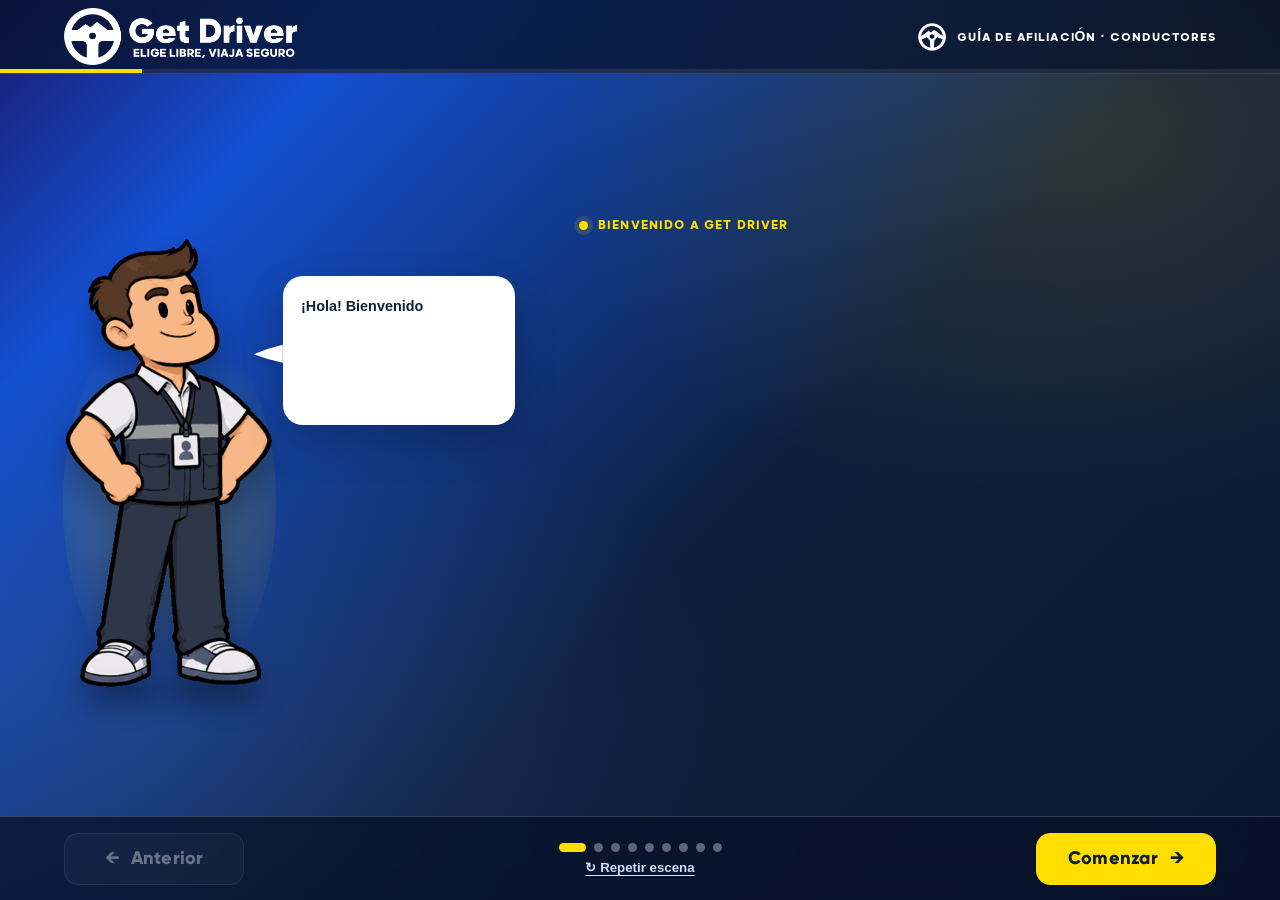
==== commit af5f88b8: "Update index.html" ====
--- a/index.html
+++ b/index.html
@@ -12,54 +12,44 @@
 </head>
 <body>
 
-  <!-- Íconos de los requisitos y documentos -->
   <svg class="svg-sprite" xmlns="http://www.w3.org/2000/svg" aria-hidden="true">
     <symbol id="i-id" viewBox="0 0 24 24">
       <rect x="2" y="4" width="20" height="16" rx="3"/>
       <circle cx="8" cy="10" r="2.5"/>
       <path d="M4.5 16c1-3 6-3 7 0m3-6h5m-5 4h5"/>
     </symbol>
-
     <symbol id="i-license" viewBox="0 0 24 24">
       <rect x="2" y="4" width="20" height="16" rx="3"/>
       <circle cx="8" cy="12" r="3"/>
       <path d="m6.5 12 1.5 1.5 3-4m4 0h5m-5 5h5"/>
     </symbol>
-
     <symbol id="i-shield" viewBox="0 0 24 24">
       <path d="M12 2 20 6v5c0 6-3 9-8 11-5-2-8-5-8-11V6Z"/>
       <path d="m8 12 3 3 5-6"/>
     </symbol>
-
     <symbol id="i-file" viewBox="0 0 24 24">
       <path d="M5 2h10l5 5v15H5Z"/>
       <path d="M15 2v6h5M8 12h9M8 16h7"/>
     </symbol>
-
     <symbol id="i-stamp" viewBox="0 0 24 24">
       <path d="M5 21h14M8 17h8l2 3H6Zm1-9c-1-1-1.5-2.2-1.5-3.5a4.5 4.5 0 0 1 9 0c0 1.3-.5 2.5-1.5 3.5L14 12H10Z"/>
     </symbol>
-
     <symbol id="i-camera" viewBox="0 0 24 24">
       <path d="M3 7h4l2-2h6l2 2h4v13H3Z"/>
       <circle cx="12" cy="13" r="4"/>
     </symbol>
-
     <symbol id="i-upload" viewBox="0 0 24 24">
       <path d="M12 16V3m-5 5 5-5 5 5M4 16v5h16v-5"/>
     </symbol>
-
     <symbol id="i-check" viewBox="0 0 24 24">
       <path d="m4 12 5 5L20 6"/>
     </symbol>
-
     <symbol id="i-search" viewBox="0 0 24 24">
       <circle cx="10" cy="10" r="6"/>
       <path d="m15 15 6 6"/>
     </symbol>
   </svg>
 
-  <!-- Personaje Alex y burbuja limpia -->
   <template id="mascotTemplate">
     <aside class="guide" aria-label="Alex, guía de Get Driver">
       <div class="speech">
@@ -70,25 +60,25 @@
         <div class="character-entrance">
           <div class="mascot-pose">
             <div class="mascot-halo"></div>
-
             <img
               class="mascot-image"
               alt="Alex, mascota de Get Driver"
               decoding="async"
             >
-
             <div class="mascot-placeholder" aria-hidden="true">
               <span class="placeholder-head">● ●<b>⌣</b></span>
               <small>ALEX</small>
             </div>
-
             <div class="character-shadow"></div>
           </div>
         </div>
       </div>
 
-      <svg class="dialogue-pointer" aria-hidden="true"
-           preserveAspectRatio="none">
+      <svg
+        class="dialogue-pointer"
+        aria-hidden="true"
+        preserveAspectRatio="none"
+      >
         <path class="pointer-tail"></path>
       </svg>
     </aside>
@@ -96,18 +86,18 @@
 
   <div class="app" id="inicio">
 
-    <!-- ENCABEZADO CON LOGO BLANCO OFICIAL -->
     <header class="topbar">
-
-      <a class="brand" id="homeLink"
-         href="#inicio" aria-label="Volver al comienzo">
-
+      <a
+        class="brand"
+        id="homeLink"
+        href="#inicio"
+        aria-label="Volver al comienzo"
+      >
         <picture class="brand-plate">
           <source
             media="(max-width:680px)"
             srcset="assets/logo/get-driver-sin-lema-blanco.png"
           >
-
           <img
             class="brand-image"
             src="assets/logo/get-driver-con-lema-blanco.png"
@@ -133,7 +123,6 @@
 
     <main class="viewport" id="viewport">
 
-      <!-- ESCENA 1: BIENVENIDA -->
       <section
         class="scene is-active"
         data-side="left"
@@ -144,40 +133,48 @@
       >
         <div class="scene-shell">
           <div class="scene-content">
-
-            <p class="eyebrow"
-               data-reveal data-motion="slide-left">
+            <p class="eyebrow" data-reveal data-motion="slide-left">
               BIENVENIDO A GET DRIVER
             </p>
-
             <h1 id="t1" data-reveal data-motion="zoom">
               Tu próxima ruta <em>comienza aquí.</em>
             </h1>
-
             <p class="lead" data-reveal data-motion="fade">
               Descubre los requisitos y los pasos para afiliarte como conductor.
             </p>
 
             <div class="route-board" data-reveal data-motion="expand">
-
-              <svg viewBox="0 0 620 250" role="img"
-                   aria-label="Ruta punteada desde inicio hasta destino">
-
+              <svg
+                viewBox="0 0 620 250"
+                role="img"
+                aria-label="Ruta punteada desde inicio hasta destino"
+              >
                 <defs>
-                  <pattern id="mapGrid" width="46" height="46"
-                           patternUnits="userSpaceOnUse">
-                    <path d="M46 0H0V46"
-                          fill="none" stroke="#B3D4E7"
-                          stroke-opacity=".16"/>
+                  <pattern
+                    id="mapGrid"
+                    width="46"
+                    height="46"
+                    patternUnits="userSpaceOnUse"
+                  >
+                    <path
+                      d="M46 0H0V46"
+                      fill="none"
+                      stroke="#B3D4E7"
+                      stroke-opacity=".16"
+                    />
                   </pattern>
-
-                  <path id="journeyLine"
+                  <path
+                    id="journeyLine"
                     d="M72 178C145 185 125 64 215 88S325 205 408 154 493 70 550 78"
                   />
-
-                  <mask id="routeRevealMask"
-                        maskUnits="userSpaceOnUse"
-                        x="0" y="0" width="620" height="250">
+                  <mask
+                    id="routeRevealMask"
+                    maskUnits="userSpaceOnUse"
+                    x="0"
+                    y="0"
+                    width="620"
+                    height="250"
+                  >
                     <use
                       href="#journeyLine"
                       class="route-mask-stroke"
@@ -189,8 +186,7 @@
                   </mask>
                 </defs>
 
-                <rect width="620" height="250"
-                      fill="url(#mapGrid)"/>
+                <rect width="620" height="250" fill="url(#mapGrid)"/>
 
                 <g fill="#8BB4CF" opacity=".15">
                   <rect x="35" y="38" width="78" height="64" rx="10"/>
@@ -207,7 +203,6 @@
                   stroke-width="20"
                   stroke-linecap="round"
                 />
-
                 <use
                   href="#journeyLine"
                   class="route-dots"
@@ -219,8 +214,14 @@
                   stroke-linecap="round"
                 />
 
-                <circle cx="72" cy="178" r="12"
-                        fill="#FFDE00" stroke="#fff" stroke-width="4"/>
+                <circle
+                  cx="72"
+                  cy="178"
+                  r="12"
+                  fill="#FFDE00"
+                  stroke="#fff"
+                  stroke-width="4"
+                />
 
                 <g transform="translate(550 78)">
                   <path
@@ -230,11 +231,20 @@
                   <circle cy="1" r="9" fill="#0E1F3D"/>
                 </g>
 
-                <text x="42" y="214" fill="white"
-                      font-size="17" font-weight="800">INICIO</text>
-
-                <text x="509" y="35" fill="white"
-                      font-size="17" font-weight="800">DESTINO</text>
+                <text
+                  x="42"
+                  y="214"
+                  fill="white"
+                  font-size="17"
+                  font-weight="800"
+                >INICIO</text>
+                <text
+                  x="509"
+                  y="35"
+                  fill="white"
+                  font-size="17"
+                  font-weight="800"
+                >DESTINO</text>
               </svg>
 
               <div class="map-caption">
@@ -242,12 +252,10 @@
                 TU RECORRIDO GET DRIVER
               </div>
             </div>
-
           </div>
         </div>
       </section>
 
-      <!-- ESCENA 2: FOTOS REALES DE VEHÍCULOS -->
       <section
         class="scene"
         data-side="right"
@@ -258,24 +266,22 @@
       >
         <div class="scene-shell">
           <div class="scene-content">
-
-            <p class="eyebrow"
-               data-reveal data-motion="slide-right">
+            <p class="eyebrow" data-reveal data-motion="slide-right">
               ETAPA 1 · VEHÍCULO
             </p>
-
             <h2 id="t2" data-reveal data-motion="zoom">
               Conoce los <em>vehículos.</em>
             </h2>
-
             <p class="lead" data-reveal data-motion="fade">
               Tres tipos de vehículos que debes tener en cuenta.
             </p>
 
             <div class="vehicle-grid">
-
-              <article class="vehicle-card"
-                       data-reveal data-motion="slide-left">
+              <article
+                class="vehicle-card"
+                data-reveal
+                data-motion="slide-left"
+              >
                 <div class="vehicle-art">
                   <img
                     src="assets/vehiculo/sedan.png"
@@ -286,8 +292,11 @@
                 <strong>Sedán</strong>
               </article>
 
-              <article class="vehicle-card"
-                       data-reveal data-motion="zoom">
+              <article
+                class="vehicle-card"
+                data-reveal
+                data-motion="zoom"
+              >
                 <div class="vehicle-art">
                   <img
                     src="assets/vehiculo/hatchback.png"
@@ -298,8 +307,11 @@
                 <strong>Hatchback</strong>
               </article>
 
-              <article class="vehicle-card"
-                       data-reveal data-motion="slide-right">
+              <article
+                class="vehicle-card"
+                data-reveal
+                data-motion="slide-right"
+              >
                 <div class="vehicle-art">
                   <img
                     src="assets/vehiculo/suv.png"
@@ -309,29 +321,23 @@
                 </div>
                 <strong>SUV</strong>
               </article>
-
-            </div>
-
-            <!-- El año 2010 y una única flecha -->
+            </div>
+
             <div class="year-banner" data-reveal data-motion="stamp">
               <span class="year-big">2010</span>
-
               <div class="year-copy">
                 <strong>MODELOS DE AUTOS</strong>
                 <p>Del 2010 en adelante</p>
               </div>
-
               <div class="year-arrow" aria-hidden="true">
                 <span></span>
                 <i></i>
               </div>
             </div>
-
           </div>
         </div>
       </section>
 
-      <!-- ESCENA 3: DOCUMENTOS -->
       <section
         class="scene"
         data-side="left"
@@ -342,22 +348,17 @@
       >
         <div class="scene-shell">
           <div class="scene-content">
-
-            <p class="eyebrow"
-               data-reveal data-motion="slide-left">
+            <p class="eyebrow" data-reveal data-motion="slide-left">
               ETAPA 2 · DOCUMENTOS
             </p>
-
             <h2 id="t3" data-reveal data-motion="wipe">
               Prepara tus <em>documentos.</em>
             </h2>
-
             <p class="lead" data-reveal data-motion="fade">
               Necesitarás dos personales y dos del vehículo.
             </p>
 
             <div class="document-grid">
-
               <article class="document-card" data-reveal data-motion="flip">
                 <span class="icon-surface">
                   <svg><use href="#i-id"/></svg>
@@ -397,14 +398,11 @@
                   <small>Del vehículo</small>
                 </div>
               </article>
-
-            </div>
-
+            </div>
           </div>
         </div>
       </section>
 
-      <!-- ESCENA 4: ANTECEDENTES RESUMIDOS -->
       <section
         class="scene scene-antecedents"
         data-side="right"
@@ -415,9 +413,7 @@
       >
         <div class="scene-shell">
           <div class="scene-content">
-
-            <p class="eyebrow"
-               data-reveal data-motion="slide-right">
+            <p class="eyebrow" data-reveal data-motion="slide-right">
               ETAPA 2 · DOCUMENTOS
             </p>
 
@@ -426,9 +422,11 @@
             </h2>
 
             <div class="background-docs">
-
-              <article class="background-card"
-                       data-reveal data-motion="stamp">
+              <article
+                class="background-card"
+                data-reveal
+                data-motion="stamp"
+              >
                 <span class="stamp-icon">
                   <svg><use href="#i-stamp"/></svg>
                 </span>
@@ -436,22 +434,21 @@
                 <span class="stamp-seal">Virtual: aprox. S/ 5.40</span>
               </article>
 
-              <article class="background-card"
-                       data-reveal data-motion="stamp">
+              <article
+                class="background-card"
+                data-reveal
+                data-motion="stamp"
+              >
                 <span class="stamp-icon">
                   <svg><use href="#i-file"/></svg>
                 </span>
                 <strong>Antecedentes penales</strong>
                 <span class="stamp-seal">Costo independiente</span>
               </article>
-
-            </div>
-
-            <div class="foreign-note"
-                 data-reveal data-motion="slide-left">
-
+            </div>
+
+            <div class="foreign-note" data-reveal data-motion="slide-left">
               <span class="note-symbol">i</span>
-
               <p>
                 <strong>Conductores extranjeros:</strong>
                 pueden consultar los requisitos según su documento en la
@@ -460,12 +457,10 @@
                 Conviene confirmar la atención antes de acudir.
               </p>
             </div>
-
           </div>
         </div>
       </section>
 
-      <!-- ESCENA 5: FOTOS EXTERIORES -->
       <section
         class="scene"
         data-side="left"
@@ -476,22 +471,17 @@
       >
         <div class="scene-shell">
           <div class="scene-content">
-
-            <p class="eyebrow"
-               data-reveal data-motion="slide-left">
+            <p class="eyebrow" data-reveal data-motion="slide-left">
               ETAPA 3 · FOTOGRAFÍAS
             </p>
-
             <h2 id="t5" data-reveal data-motion="zoom">
               Cuatro vistas <em>exteriores.</em>
             </h2>
-
             <p class="lead" data-reveal data-motion="fade">
               Ejemplo de las cuatro vistas del mismo vehículo.
             </p>
 
             <div class="photo-grid">
-
               <article class="photo-card" data-reveal data-motion="photo">
                 <div class="photo-art">
                   <img
@@ -535,14 +525,11 @@
                 </div>
                 <strong>Lateral derecho</strong>
               </article>
-
-            </div>
-
+            </div>
           </div>
         </div>
       </section>
 
-      <!-- ESCENA 6: INTERIORES Y SELFIE COMPLETA -->
       <section
         class="scene"
         data-side="right"
@@ -553,24 +540,22 @@
       >
         <div class="scene-shell">
           <div class="scene-content">
-
-            <p class="eyebrow"
-               data-reveal data-motion="slide-right">
+            <p class="eyebrow" data-reveal data-motion="slide-right">
               ETAPA 3 · FOTOGRAFÍAS
             </p>
-
             <h2 id="t6" data-reveal data-motion="zoom">
               Interior <em>y selfie.</em>
             </h2>
-
             <p class="lead" data-reveal data-motion="fade">
               Solo faltan tres imágenes más.
             </p>
 
             <div class="interior-grid">
-
-              <article class="interior-card"
-                       data-reveal data-motion="camera-zoom">
+              <article
+                class="interior-card"
+                data-reveal
+                data-motion="camera-zoom"
+              >
                 <div class="interior-art">
                   <img
                     src="assets/vehiculo/interior-delantero.png"
@@ -581,8 +566,11 @@
                 <strong>Interior delantero</strong>
               </article>
 
-              <article class="interior-card"
-                       data-reveal data-motion="camera-zoom">
+              <article
+                class="interior-card"
+                data-reveal
+                data-motion="camera-zoom"
+              >
                 <div class="interior-art">
                   <img
                     src="assets/vehiculo/interior-trasero.png"
@@ -593,8 +581,11 @@
                 <strong>Interior trasero</strong>
               </article>
 
-              <article class="interior-card"
-                       data-reveal data-motion="zoom">
+              <article
+                class="interior-card"
+                data-reveal
+                data-motion="zoom"
+              >
                 <div class="interior-art selfie-art">
                   <img
                     class="selfie-photo"
@@ -606,22 +597,18 @@
                 <strong>Tu selfie</strong>
                 <small>Sin lentes oscuros</small>
               </article>
-
-            </div>
-
-            <div class="count-banner"
-                 data-reveal data-motion="stamp">
+            </div>
+
+            <div class="count-banner" data-reveal data-motion="stamp">
               <svg class="line-icon">
                 <use href="#i-camera"/>
               </svg>
               <strong>6 fotos del auto + 1 selfie</strong>
             </div>
-
           </div>
         </div>
       </section>
 
-      <!-- ESCENA 7: REGISTRO EN LA APP -->
       <section
         class="scene"
         data-side="left"
@@ -632,21 +619,19 @@
       >
         <div class="scene-shell">
           <div class="scene-content">
-
-            <p class="eyebrow"
-               data-reveal data-motion="slide-left">
+            <p class="eyebrow" data-reveal data-motion="slide-left">
               ETAPA 4 · APLICACIÓN
             </p>
-
             <h2 id="t7" data-reveal data-motion="wipe">
               Inicia tu <em>registro.</em>
             </h2>
 
             <div class="app-layout">
-
-              <div class="app-preview"
-                   data-reveal data-motion="camera-zoom">
-
+              <div
+                class="app-preview"
+                data-reveal
+                data-motion="camera-zoom"
+              >
                 <div class="screen-frame">
                   <img
                     src="assets/app/crear-cuenta.jpg"
@@ -654,7 +639,6 @@
                     loading="lazy"
                   >
                 </div>
-
                 <div class="screen-caption">
                   <img
                     src="assets/logo/get-driver-isotipo.png"
@@ -666,40 +650,28 @@
               </div>
 
               <div class="app-steps">
-
-                <div class="app-step"
-                     data-reveal data-motion="step-slide">
+                <div class="app-step" data-reveal data-motion="step-slide">
                   <b>1</b>
                   <p><strong>Descarga</strong> GET DRIVER Conductor.</p>
                 </div>
-
-                <div class="app-step"
-                     data-reveal data-motion="step-slide">
+                <div class="app-step" data-reveal data-motion="step-slide">
                   <b>2</b>
                   <p><strong>Inicia sesión</strong> con tu cuenta de pasajero.</p>
                 </div>
-
-                <div class="app-step"
-                     data-reveal data-motion="step-slide">
+                <div class="app-step" data-reveal data-motion="step-slide">
                   <b>3</b>
                   <p><strong>Completa</strong> tus datos personales y de contacto.</p>
                 </div>
-
-                <div class="app-step"
-                     data-reveal data-motion="step-slide">
+                <div class="app-step" data-reveal data-motion="step-slide">
                   <b>4</b>
                   <p><strong>Registra</strong> los datos del vehículo.</p>
                 </div>
-
               </div>
-
-            </div>
-
+            </div>
           </div>
         </div>
       </section>
 
-      <!-- ESCENA 8: ENVÍO -->
       <section
         class="scene"
         data-side="right"
@@ -710,20 +682,19 @@
       >
         <div class="scene-shell">
           <div class="scene-content">
-
-            <p class="eyebrow"
-               data-reveal data-motion="slide-right">
+            <p class="eyebrow" data-reveal data-motion="slide-right">
               ETAPA 4 · APLICACIÓN
             </p>
-
             <h2 id="t8" data-reveal data-motion="zoom">
               Envía tu <em>solicitud.</em>
             </h2>
 
             <div class="process-list">
-
-              <article class="process-item"
-                       data-reveal data-motion="process-enter">
+              <article
+                class="process-item"
+                data-reveal
+                data-motion="process-enter"
+              >
                 <div class="process-icon">
                   <svg class="line-icon">
                     <use href="#i-upload"/>
@@ -736,8 +707,11 @@
                 </div>
               </article>
 
-              <article class="process-item"
-                       data-reveal data-motion="process-enter">
+              <article
+                class="process-item"
+                data-reveal
+                data-motion="process-enter"
+              >
                 <div class="process-icon">
                   <svg class="line-icon">
                     <use href="#i-check"/>
@@ -750,8 +724,11 @@
                 </div>
               </article>
 
-              <article class="process-item"
-                       data-reveal data-motion="process-enter">
+              <article
+                class="process-item"
+                data-reveal
+                data-motion="process-enter"
+              >
                 <div class="process-icon">
                   <svg class="line-icon">
                     <use href="#i-search"/>
@@ -763,14 +740,11 @@
                   <p>Consulta el resultado en la aplicación.</p>
                 </div>
               </article>
-
-            </div>
-
+            </div>
           </div>
         </div>
       </section>
 
-      <!-- ESCENA 9: CIERRE -->
       <section
         class="scene"
         data-side="left"
@@ -781,40 +755,31 @@
       >
         <div class="scene-shell">
           <div class="scene-content">
-
-            <p class="eyebrow"
-               data-reveal data-motion="slide-left">
+            <p class="eyebrow" data-reveal data-motion="slide-left">
               CONSEJOS Y DESPEDIDA
             </p>
-
             <h2 id="t9" data-reveal data-motion="zoom">
               ¡Ya conoces <em>la ruta!</em>
             </h2>
-
             <p class="lead" data-reveal data-motion="fade">
               Dos consejos importantes antes de comenzar.
             </p>
 
             <div class="advice-list">
-
-              <article class="advice-card"
-                       data-reveal data-motion="flip">
+              <article class="advice-card" data-reveal data-motion="flip">
                 <span>✦</span>
                 <div>
                   <strong>Buena presentación personal</strong>
                   <p>Cuida tu presentación durante el servicio.</p>
                 </div>
               </article>
-
-              <article class="advice-card"
-                       data-reveal data-motion="flip">
+              <article class="advice-card" data-reveal data-motion="flip">
                 <span>♥</span>
                 <div>
                   <strong>Excelente atención</strong>
                   <p>Brinda un trato cordial y respetuoso.</p>
                 </div>
               </article>
-
             </div>
 
             <div class="goodbye-banner" data-reveal data-motion="stamp">
@@ -828,12 +793,8 @@
             </div>
 
             <div class="celebration" aria-hidden="true">
-              <i>✦</i>
-              <i>✧</i>
-              <i>✦</i>
-              <i>✧</i>
-            </div>
-
+              <i>✦</i><i>✧</i><i>✦</i><i>✧</i>
+            </div>
           </div>
         </div>
       </section>
@@ -851,11 +812,16 @@
       </button>
 
       <div class="controls-middle">
-        <div class="dots" id="sceneDots"
-             aria-label="Navegación por escenas"></div>
-
-        <button class="replay-btn"
-                id="replayButton" type="button">
+        <div
+          class="dots"
+          id="sceneDots"
+          aria-label="Navegación por escenas"
+        ></div>
+        <button
+          class="replay-btn"
+          id="replayButton"
+          type="button"
+        >
           ↻ Repetir escena
         </button>
       </div>
--- a/styles.css
+++ b/styles.css
@@ -1,14 +1,29 @@
+
+@font-face {
+  font-family: "Gilroy Web";
+  src: url("assets/fuentes/Gilroy-ExtraBold.otf") format("opentype");
+  font-style: normal;
+  font-weight: 800;
+  font-display: swap;
+}
+
+@font-face {
+  font-family: "Grold Demo";
+  src: url("assets/fuentes/Fontspring-DEMO-grold-bold.otf") format("opentype");
+  font-style: normal;
+  font-weight: 700;
+  font-display: swap;
+}
+
 :root {
-  --navy: #102542;
-  --deep: #091b32;
-  --mid: #224768;
-  --yellow: #f5c928;
-  --white: #fff;
-  --light: #ecf4fa;
-  --muted: #d1ddeb;
-  --ink: #1a3451;
-  --line: rgba(255,255,255,.16);
-  --shadow: 0 18px 42px rgba(0,0,0,.18);
+  --navy: #0E1F3D;
+  --blue: #1450D1;
+  --medium: #4A72B1;
+  --violet: #1A1A6E;
+  --yellow: #FFDE00;
+  --white: #FFFFFF;
+  --outline: rgba(255,255,255,.17);
+  --shadow: 0 18px 43px rgba(0,0,0,.19);
 }
 
 * {
@@ -17,15 +32,14 @@
 
 html, body {
   margin: 0;
-  width: 100%;
   min-width: 320px;
   min-height: 100%;
 }
 
 body {
-  background: var(--deep);
-  color: var(--white);
-  font-family: Inter, "Segoe UI", Arial, sans-serif;
+  color: white;
+  background: var(--navy);
+  font-family: "Segoe UI", Arial, sans-serif;
   -webkit-font-smoothing: antialiased;
 }
 
@@ -38,122 +52,137 @@
   cursor: not-allowed;
 }
 
-a:focus-visible,
-button:focus-visible {
+button:focus-visible,
+a:focus-visible {
   outline: 3px solid var(--yellow);
   outline-offset: 4px;
 }
 
-.svg-library {
+.svg-sprite {
   position: absolute;
   width: 0;
   height: 0;
   overflow: hidden;
 }
 
+.line-icon,
+.icon-surface svg,
+.stamp-icon svg {
+  fill: none;
+  stroke: var(--navy);
+  stroke-width: 2;
+  stroke-linecap: round;
+  stroke-linejoin: round;
+}
+
+h1, h2, .year-big {
+  font-family: "Gilroy Web", "Arial Black", Arial, sans-serif;
+}
+
+.eyebrow,
+.header-tag,
+.map-caption,
+.year-copy strong,
+.screen-caption {
+  font-family: "Grold Demo", "Segoe UI", Arial, sans-serif;
+  font-weight: 700;
+}
+
 .app {
   display: grid;
-  grid-template-rows: 74px minmax(0,1fr) 77px;
-  min-height: 450px;
+  grid-template-rows: 74px minmax(0,1fr) 84px;
   height: 100vh;
   height: 100dvh;
+  min-height: 440px;
   overflow: hidden;
   background:
-    radial-gradient(ellipse at 88% 16%, rgba(245,201,40,.11), transparent 32%),
-    radial-gradient(ellipse at 6% 87%, rgba(75,147,199,.17), transparent 37%),
-    linear-gradient(130deg, #143352, #0d2341 62%, #08182d);
+    radial-gradient(
+      ellipse at 85% 15%,
+      rgba(255,222,0,.12),
+      transparent 35%
+    ),
+    radial-gradient(
+      ellipse at 10% 82%,
+      rgba(74,114,177,.24),
+      transparent 38%
+    ),
+    linear-gradient(
+      135deg,
+      #1A1A6E,
+      #1450D1 18%,
+      #0E1F3D 57%,
+      #0B1730
+    );
 }
 
 .topbar,
 .controls {
   position: relative;
-  z-index: 5;
+  z-index: 10;
   display: flex;
+  align-items: center;
   justify-content: space-between;
-  align-items: center;
-  background: rgba(7,19,35,.68);
-  backdrop-filter: blur(14px);
+  background: rgba(7,18,40,.75);
+  backdrop-filter: blur(15px);
 }
 
 .topbar {
-  padding: 0 clamp(18px,5vw,70px);
-  border-bottom: 1px solid var(--line);
+  padding: 0 clamp(16px,5vw,78px);
   gap: 16px;
+  border-bottom: 1px solid var(--outline);
 }
 
 .brand {
   display: inline-flex;
   align-items: center;
-  gap: 12px;
-  color: #fff;
+  min-width: 0;
   text-decoration: none;
 }
 
-.brand-symbol {
-  display: grid;
-  place-items: center;
-  width: 44px;
-  height: 44px;
-  border-radius: 12px;
-  background: var(--yellow);
-  color: var(--deep);
-  font-weight: 950;
-}
-
-.brand-symbol img {
-  display: none;
-  max-height: 100%;
-  max-width: 100%;
+.brand-plate {
+  display: flex;
+  align-items: center;
+  width: clamp(200px,21vw,280px);
+  height: 57px;
+}
+
+.brand-image {
+  display: block;
+  width: 100%;
+  height: 100%;
   object-fit: contain;
-}
-
-.brand-symbol.has-image {
-  background: transparent;
-}
-
-.brand-symbol.has-image img {
+  object-position: left center;
+  filter: none;
+}
+
+.header-tag {
+  display: flex;
+  align-items: center;
+  gap: 11px;
+  font-size: .87rem;
+  letter-spacing: .075em;
+}
+
+.header-symbol {
   display: block;
-}
-
-.brand-symbol.has-image #brandFallback {
-  display: none;
-}
-
-.brand-name {
-  display: grid;
-  gap: 5px;
-  font-size: .9rem;
-  font-weight: 900;
-  letter-spacing: .09em;
-}
-
-.brand-name small {
-  font-size: .66rem;
-  color: #cbd9e7;
-  font-weight: 700;
-  letter-spacing: .07em;
-}
-
-.topbar-caption {
-  font-weight: 850;
-  font-size: .77rem;
-  color: #cbd9e7;
-  letter-spacing: .1em;
-}
-
-.progress-track {
+  width: 28px;
+  height: 28px;
+  object-fit: contain;
+}
+
+.progress-line {
   position: absolute;
   inset: auto 0 0;
   height: 4px;
   background: rgba(255,255,255,.08);
 }
 
-.progress-track span {
+.progress-line span {
   display: block;
   height: 100%;
   width: 0;
   background: var(--yellow);
-  transition: width .6s ease;
+  transition: width .5s ease;
 }
 
 .viewport {
@@ -163,32 +192,32 @@
 }
 
 .scene {
+  display: none;
   position: absolute;
   inset: 0;
-  display: none;
+  padding: 24px clamp(16px,4.7vw,76px);
   overflow-y: auto;
   overflow-x: hidden;
-  padding: 28px clamp(18px,5vw,80px);
   overscroll-behavior: contain;
-  scrollbar-color: #6b839b transparent;
+  scrollbar-color: var(--medium) transparent;
 }
 
 .scene.is-active {
   display: grid;
-  animation: sceneFade .42s ease both;
-}
-
-@keyframes sceneFade {
-  from { opacity: .3; }
+  animation: scene-in .5s ease both;
+}
+
+@keyframes scene-in {
+  from { opacity: .15; }
   to { opacity: 1; }
 }
 
 .scene-shell {
   display: grid;
-  width: min(1250px,100%);
+  width: min(1320px,100%);
   margin: auto;
-  grid-template-columns: minmax(275px,.78fr) minmax(0,1.22fr);
-  gap: clamp(28px,5vw,84px);
+  grid-template-columns: minmax(335px,.83fr) minmax(0,1.17fr);
+  gap: clamp(34px,5vw,90px);
   align-items: center;
 }
 
@@ -203,7 +232,7 @@
 }
 
 .scene[data-side="right"] .scene-shell {
-  grid-template-columns: minmax(0,1.22fr) minmax(275px,.78fr);
+  grid-template-columns: minmax(0,1.17fr) minmax(335px,.83fr);
 }
 
 .scene[data-side="right"] .scene-shell > .guide {
@@ -214,376 +243,926 @@
   grid-column: 1;
 }
 
+.scene-content {
+  position: relative;
+  min-width: 0;
+}
+
 .guide {
   position: relative;
-  height: clamp(285px,44vh,410px);
   min-width: 0;
-}
-
-.guide-halo {
+  height: clamp(390px,56vh,505px);
+  --character-width: 48%;
+  --bubble-width: 51%;
+}
+
+.character-zone {
   position: absolute;
-  width: 94%;
-  aspect-ratio: 1;
-  left: 3%;
-  bottom: 1%;
-  border-radius: 50%;
-  background: radial-gradient(circle, rgba(245,201,40,.23), rgba(245,201,40,.04) 56%, transparent 73%);
-  animation: haloBreath 4s ease-in-out infinite;
-}
-
-@keyframes haloBreath {
-  50% {
-    transform: scale(1.09);
-    opacity: .7;
-  }
-}
-
-.guide-character {
+  left: 0;
+  bottom: 0;
+  width: var(--character-width);
+  height: 100%;
+}
+
+.scene[data-side="right"] .character-zone {
+  left: auto;
+  right: 0;
+}
+
+.speech {
   position: absolute;
-  inset: 8% 0 0;
-  display: grid;
-  place-items: end center;
+  z-index: 3;
+  top: 22px;
+  left: 49%;
+  width: var(--bubble-width);
+  min-width: 0;
+  padding: 20px 18px;
+  background: white;
+  color: var(--navy);
+  border-radius: 20px;
+  box-shadow: 0 18px 42px rgba(0,0,0,.2);
+  visibility: hidden;
   opacity: 0;
 }
 
-.scene.is-active .guide-character.is-entered {
-  animation: enterFromLeft .8s cubic-bezier(.15,.86,.25,1) both;
-}
-
-.scene.is-active[data-side="right"] .guide-character.is-entered {
-  animation-name: enterFromRight;
-}
-
-@keyframes enterFromLeft {
-  from {
-    transform: translateX(-65px) scale(.88);
+.scene[data-side="right"] .speech {
+  left: 0;
+}
+
+.speech-text {
+  min-height: 65px;
+  margin: 0;
+  font-size: clamp(.90rem,1.05vw,1.04rem);
+  line-height: 1.51;
+  font-weight: 650;
+}
+
+.speech.is-visible {
+  visibility: visible;
+  animation: bubble-pop .65s cubic-bezier(.2,1.2,.3,1) both;
+}
+
+.speech.is-complete {
+  box-shadow:
+    0 18px 42px rgba(0,0,0,.2),
+    0 0 0 3px rgba(255,222,0,.12);
+}
+
+@keyframes bubble-pop {
+  0% {
     opacity: 0;
-  }
-  to {
+    transform: translateX(13px) scale(.78);
+  }
+  65% {
+    opacity: 1;
+    transform: translateX(-3px) scale(1.04);
+  }
+  100% {
+    opacity: 1;
     transform: none;
-    opacity: 1;
-  }
-}
-
-@keyframes enterFromRight {
-  from {
-    transform: translateX(65px) scale(.88);
-    opacity: 0;
-  }
-  to {
-    transform: none;
-    opacity: 1;
-  }
-}
-
-.guide-image {
-  display: none;
+  }
+}
+
+.dialogue-pointer {
   position: absolute;
   inset: 0;
+  z-index: 4;
+  width: 100%;
+  height: 100%;
+  overflow: visible;
+  pointer-events: none;
+  opacity: 0;
+  transition: opacity .3s;
+  filter: drop-shadow(0 3px 3px rgba(0,0,0,.1));
+}
+
+.guide.is-speaking .dialogue-pointer {
+  opacity: 1;
+}
+
+.pointer-tail {
+  fill: white;
+  stroke: none;
+}
+
+.character-entrance {
+  position: absolute;
+  inset: 0;
+  opacity: 0;
+}
+
+.character-entrance.is-entered {
+  animation: alex-enter-left .95s cubic-bezier(.17,.87,.26,1) both;
+}
+
+.scene[data-side="right"] .character-entrance.is-entered {
+  animation-name: alex-enter-right;
+}
+
+@keyframes alex-enter-left {
+  from {
+    opacity: 0;
+    transform: translateX(-75px) scale(.92) rotate(-4deg);
+  }
+  to {
+    opacity: 1;
+    transform: none;
+  }
+}
+
+@keyframes alex-enter-right {
+  from {
+    opacity: 0;
+    transform: translateX(75px) scale(.92) rotate(4deg);
+  }
+  to {
+    opacity: 1;
+    transform: none;
+  }
+}
+
+.mascot-pose {
+  position: absolute;
+  inset: 0;
+  transform:
+    translate(var(--mascot-x,0px),var(--mascot-y,0px))
+    scale(var(--mascot-scale,1))
+    rotate(var(--mascot-rotate,0deg));
+  transform-origin: center bottom;
+}
+
+.mascot-image {
+  display: none;
   width: 100%;
   height: 100%;
   object-fit: contain;
   object-position: center bottom;
-  filter: drop-shadow(0 14px 22px rgba(0,0,0,.3));
-}
-
-.guide-character.has-image .guide-image {
+  filter: drop-shadow(0 18px 14px rgba(0,0,0,.23));
+}
+
+.mascot-pose.has-image .mascot-image {
   display: block;
 }
 
-.guide-character.has-image .guide-placeholder {
+.mascot-pose.has-image .mascot-placeholder {
   display: none;
 }
 
-.guide-placeholder {
-  width: min(78%,275px);
-  min-height: 245px;
-  height: 80%;
+.mascot-halo {
+  position: absolute;
+  z-index: -1;
+  left: 3%;
+  bottom: 0;
+  width: 94%;
+  height: 74%;
+  border-radius: 50%;
+  background:
+    radial-gradient(
+      circle,
+      rgba(255,222,0,.22),
+      rgba(255,222,0,.04) 60%,
+      transparent 73%
+    );
+  animation: halo 3.8s ease-in-out infinite;
+}
+
+@keyframes halo {
+  50% {
+    opacity: .55;
+    transform: scale(1.1);
+  }
+}
+
+.character-shadow {
+  position: absolute;
+  left: 15%;
+  bottom: -3px;
+  width: 70%;
+  height: 14px;
+  border-radius: 50%;
+  background: rgba(0,0,0,.22);
+  filter: blur(10px);
+}
+
+.mascot-placeholder {
   display: flex;
   flex-direction: column;
   align-items: center;
   justify-content: center;
-  gap: 20px;
-  border: 2px dashed rgba(255,255,255,.26);
-  border-radius: 47% 52% 43% 46%;
-  background: linear-gradient(145deg,#345b7f,#1b3b5e);
-  box-shadow: var(--shadow),inset 0 0 0 13px rgba(255,255,255,.035);
-  animation: mascotIdle 3.5s ease-in-out infinite;
-}
-
-@keyframes mascotIdle {
+  gap: 15px;
+  width: 100%;
+  height: 95%;
+  background: linear-gradient(145deg,#2355C2,#0E1F3D);
+  border: 2px dashed rgba(255,255,255,.3);
+  border-radius: 46%;
+}
+
+.mascot-placeholder > span {
+  position: relative;
+  display: grid;
+  place-items: center;
+  width: 93px;
+  height: 92px;
+  border-radius: 47%;
+  background: var(--yellow);
+  color: var(--navy);
+  font-size: 1.15rem;
+  font-weight: 900;
+}
+
+.mascot-placeholder b {
+  position: absolute;
+  bottom: 8px;
+  left: 39px;
+  font-size: 1.8rem;
+}
+
+.mascot-placeholder small {
+  font-size: .72rem;
+  font-weight: 900;
+}
+
+.scene[data-pose="medium"] {
+  --mascot-scale: 1.04;
+}
+
+.scene[data-pose="natural"] {
+  --mascot-scale: 1.02;
+  --mascot-x: 7px;
+}
+
+.scene[data-pose="lean"] {
+  --mascot-scale: 1.06;
+  --mascot-x: -5px;
+  --mascot-rotate: -2deg;
+}
+
+.scene[data-pose="near"] {
+  --mascot-scale: 1.10;
+  --mascot-y: 5px;
+  --mascot-rotate: 1deg;
+}
+
+.scene[data-pose="close"] {
+  --mascot-scale: 1.10;
+  --mascot-x: 2px;
+  --mascot-y: 6px;
+  --mascot-rotate: 2deg;
+}
+
+.character-entrance.is-entered .mascot-image {
+  animation: alex-idle 4s 1s ease-in-out infinite;
+}
+
+@keyframes alex-idle {
   50% {
-    transform: translateY(-8px) rotate(1deg);
-  }
-}
-
-.placeholder-face {
+    transform: translateY(-6px) rotate(.8deg);
+  }
+}
+
+.eyebrow {
   display: flex;
   align-items: center;
-  justify-content: center;
-  gap: 30px;
-  position: relative;
-  width: 112px;
-  height: 98px;
-  border-radius: 47% 47% 43% 43%;
+  gap: 10px;
+  margin: 0 0 14px;
+  color: var(--yellow);
+  font-size: .91rem;
+  letter-spacing: .08em;
+}
+
+.eyebrow::before {
+  content: "";
+  flex: 0 0 9px;
+  width: 9px;
+  height: 9px;
+  border-radius: 50%;
   background: var(--yellow);
-}
-
-.placeholder-face i {
-  display: block;
-  background: var(--deep);
-  width: 11px;
-  height: 18px;
-  border-radius: 9px;
-  transform: translateY(-9px);
-}
-
-.placeholder-face span {
-  position: absolute;
-  width: 35px;
-  height: 13px;
-  border-bottom: 4px solid var(--deep);
-  border-radius: 50%;
-  left: 38px;
-  bottom: 17px;
-}
-
-.guide-placeholder small {
-  text-align: center;
-  color: #e4eef6;
-  font-size: .7rem;
+  box-shadow: 0 0 0 5px rgba(255,222,0,.13);
+}
+
+h1, h2 {
+  margin: 0;
+  font-size: clamp(2.45rem,4.25vw,4.25rem);
   font-weight: 800;
-  line-height: 1.5;
-  letter-spacing: .12em;
-}
-
-.guide-shadow {
-  position: absolute;
-  left: 20%;
-  width: 60%;
-  bottom: 0;
-  height: 17px;
-  border-radius: 50%;
-  background: rgba(0,0,0,.24);
-  filter: blur(9px);
-}
-
-.speech {
-  position: absolute;
-  z-index: 2;
-  top: 0;
-  right: -8%;
-  width: min(285px,80%);
-  background: #fff;
-  color: var(--ink);
-  border-radius: 19px 19px 19px 5px;
-  box-shadow: 0 20px 37px rgba(0,0,0,.22);
-  padding: 17px 19px;
+  letter-spacing: -.052em;
+  line-height: 1.08;
+}
+
+h1 em,
+h2 em {
+  color: var(--yellow);
+  font-style: normal;
+}
+
+.lead {
+  margin: 16px 0 22px;
+  color: #E3EBFA;
+  font-size: clamp(1rem,1.32vw,1.16rem);
+  line-height: 1.53;
+}
+
+.js .scene.is-playing [data-reveal]:not(.shown) {
   opacity: 0;
   visibility: hidden;
-}
-
-.scene[data-side="right"] .speech {
-  right: auto;
-  left: -8%;
-  border-radius: 19px 19px 5px 19px;
-}
-
-.speech::after {
-  content: "";
-  position: absolute;
-  width: 16px;
-  height: 16px;
-  left: 27px;
-  bottom: -7px;
-  transform: rotate(45deg);
-  background: #fff;
-}
-
-.scene[data-side="right"] .speech::after {
-  left: auto;
-  right: 27px;
-}
-
-.scene.is-active .speech.is-visible {
+  pointer-events: none;
+}
+
+.js .scene [data-reveal].shown {
   visibility: visible;
-  animation: bubbleIn .5s cubic-bezier(.19,1,.27,1) both;
-}
-
-@keyframes bubbleIn {
+  animation: enter-up .75s cubic-bezier(.18,.87,.23,1) both;
+}
+
+.js .scene [data-motion="slide-left"].shown {
+  animation-name: enter-left;
+}
+
+.js .scene [data-motion="slide-right"].shown {
+  animation-name: enter-right;
+}
+
+.js .scene [data-motion="zoom"].shown {
+  animation-name: enter-zoom;
+}
+
+.js .scene [data-motion="flip"].shown {
+  animation-name: enter-flip;
+}
+
+.js .scene [data-motion="stamp"].shown {
+  animation-name: enter-stamp;
+}
+
+.js .scene [data-motion="wipe"].shown {
+  animation-name: enter-wipe;
+}
+
+.js .scene [data-motion="photo"].shown {
+  animation-name: enter-photo;
+}
+
+.js .scene [data-motion="expand"].shown {
+  animation-name: enter-expand;
+}
+
+.js .scene [data-motion="fade"].shown {
+  animation-name: enter-fade;
+}
+
+.js .scene [data-motion="camera-zoom"].shown {
+  animation-name: enter-camera;
+}
+
+.js .scene [data-motion="step-slide"].shown {
+  animation-name: enter-step;
+}
+
+.js .scene [data-motion="process-enter"].shown {
+  animation-name: enter-process;
+}
+
+@keyframes enter-up {
+  from { opacity: 0; transform: translateY(30px); }
+  to { opacity: 1; transform: none; }
+}
+
+@keyframes enter-left {
+  from { opacity: 0; transform: translateX(-65px); }
+  to { opacity: 1; transform: none; }
+}
+
+@keyframes enter-right {
+  from { opacity: 0; transform: translateX(65px); }
+  to { opacity: 1; transform: none; }
+}
+
+@keyframes enter-zoom {
+  from { opacity: 0; transform: scale(.74); }
+  75% { transform: scale(1.025); }
+  to { opacity: 1; transform: none; }
+}
+
+@keyframes enter-flip {
   from {
     opacity: 0;
-    transform: translateY(18px) scale(.78);
+    transform: perspective(600px) rotateY(-35deg) translateY(20px);
+  }
+  to { opacity: 1; transform: none; }
+}
+
+@keyframes enter-stamp {
+  from { opacity: 0; transform: scale(1.25) rotate(-5deg); }
+  65% { transform: scale(.95) rotate(1deg); }
+  to { opacity: 1; transform: none; }
+}
+
+@keyframes enter-wipe {
+  from { opacity: 0; clip-path: inset(0 100% 0 0); }
+  to { opacity: 1; clip-path: inset(0 0 0 0); }
+}
+
+@keyframes enter-photo {
+  from {
+    opacity: 0;
+    filter: brightness(2.6);
+    transform: translateY(-14px) scale(1.1) rotate(-5deg);
+  }
+  to {
+    opacity: 1;
+    filter: brightness(1);
+    transform: none;
+  }
+}
+
+@keyframes enter-expand {
+  from { opacity: 0; transform: scaleX(.5) scaleY(.85); }
+  to { opacity: 1; transform: none; }
+}
+
+@keyframes enter-fade {
+  from { opacity: 0; }
+  to { opacity: 1; }
+}
+
+@keyframes enter-camera {
+  from {
+    opacity: 0;
+    filter: blur(6px);
+    transform: scale(1.23);
+  }
+  to {
+    opacity: 1;
+    filter: none;
+    transform: none;
+  }
+}
+
+@keyframes enter-step {
+  from {
+    opacity: 0;
+    transform: translateX(66px) rotate(2deg);
+  }
+  to { opacity: 1; transform: none; }
+}
+
+@keyframes enter-process {
+  from {
+    opacity: 0;
+    transform: translateX(-36px) scale(.94);
+  }
+  65% {
+    transform: translateX(5px) scale(1.01);
+  }
+  to { opacity: 1; transform: none; }
+}
+
+.route-board {
+  position: relative;
+  height: clamp(185px,27vh,255px);
+  border: 1px solid var(--outline);
+  border-radius: 24px;
+  background: #17355F;
+  overflow: hidden;
+  box-shadow: var(--shadow);
+}
+
+.route-board svg {
+  display: block;
+  width: 100%;
+  height: 100%;
+}
+
+.route-mask-stroke {
+  stroke-dasharray: 800;
+  stroke-dashoffset: 800;
+}
+
+.scene.is-active .route-board.shown .route-mask-stroke {
+  animation: draw-route 3.6s .2s ease-in-out forwards;
+}
+
+@keyframes draw-route {
+  to { stroke-dashoffset: 0; }
+}
+
+.map-caption {
+  position: absolute;
+  top: 13px;
+  left: 14px;
+  display: flex;
+  align-items: center;
+  gap: 9px;
+  padding: 9px 13px;
+  border: 1px solid var(--outline);
+  border-radius: 100px;
+  background: rgba(14,31,61,.9);
+  font-size: .79rem;
+}
+
+.map-caption i {
+  width: 8px;
+  height: 8px;
+  border-radius: 50%;
+  background: var(--yellow);
+}
+
+.vehicle-grid {
+  display: grid;
+  grid-template-columns: repeat(3,minmax(0,1fr));
+  gap: 13px;
+}
+
+.vehicle-card {
+  min-width: 0;
+  padding: 10px 10px 16px;
+  border-radius: 19px;
+  background: white;
+  color: var(--navy);
+  text-align: center;
+  box-shadow: var(--shadow);
+}
+
+.vehicle-art {
+  display: grid;
+  place-items: center;
+  height: clamp(125px,18vh,164px);
+  overflow: hidden;
+  border-radius: 13px;
+  background: linear-gradient(145deg,#EEF4FF,#DCE9FA);
+}
+
+.vehicle-art img {
+  display: block;
+  width: 100%;
+  height: 100%;
+  object-fit: contain;
+  object-position: center;
+  border-radius: 10px;
+}
+
+.vehicle-card strong {
+  display: block;
+  margin-top: 10px;
+  font-size: 1.13rem;
+}
+
+.vehicle-card.shown .vehicle-art img {
+  animation: vehicle-photo-in .85s .15s ease-out both;
+}
+
+@keyframes vehicle-photo-in {
+  from {
+    opacity: 0;
+    transform: translateX(-18px) scale(.93);
+    filter: blur(5px);
   }
   to {
     opacity: 1;
     transform: none;
-  }
-}
-
-.speech-label {
-  display: block;
-  margin-bottom: 8px;
-  color: #687e94;
-  font-size: .67rem;
-  font-weight: 900;
-  letter-spacing: .09em;
-}
-
-.speech-text {
-  min-height: 90px;
-  margin: 0;
-  font-size: .94rem;
-  line-height: 1.5;
-  font-weight: 650;
-}
-
-.speech-cursor {
-  display: none;
-  margin-left: 2px;
-  width: 2px;
-  height: 15px;
-  background: var(--yellow);
-  animation: cursorBlink .8s infinite;
-}
-
-.speech.is-typing .speech-cursor {
-  display: inline-block;
-}
-
-@keyframes cursorBlink {
-  50% { opacity: 0; }
-}
-
-.scene-content {
-  min-width: 0;
-}
-
-.eyebrow {
+    filter: none;
+  }
+}
+
+.year-banner {
   display: flex;
   align-items: center;
-  gap: 9px;
-  margin: 0 0 15px;
+  gap: 19px;
+  min-height: 102px;
+  margin-top: 16px;
+  padding: 15px 23px;
+  border: 1px solid rgba(255,222,0,.4);
+  border-radius: 19px;
+  background: rgba(20,80,209,.35);
+  box-shadow: var(--shadow);
+}
+
+.year-big {
+  flex: 0 0 auto;
   color: var(--yellow);
-  font-size: .84rem;
-  font-weight: 900;
-  letter-spacing: .09em;
-}
-
-.eyebrow::before {
-  content: "";
-  flex: 0 0 8px;
-  height: 8px;
+  font-size: clamp(3rem,5vw,4.2rem);
+  letter-spacing: -.06em;
+  line-height: 1;
+}
+
+.year-copy {
+  min-width: 0;
+}
+
+.year-copy strong {
+  color: #D6E5FF;
+  font-size: .83rem;
+  letter-spacing: .065em;
+}
+
+.year-copy p {
+  margin: 5px 0 0;
+  color: white;
+  font-weight: 800;
+  font-size: clamp(1.02rem,1.35vw,1.27rem);
+  line-height: 1.3;
+}
+
+.year-arrow {
+  position: relative;
+  flex: 1 1 55px;
+  min-width: 44px;
+  height: 28px;
+  margin-left: auto;
+}
+
+.year-arrow span {
+  position: absolute;
+  top: 12px;
+  left: 0;
+  width: calc(100% - 12px);
+  height: 4px;
+  background: var(--yellow);
+  border-radius: 10px;
+  transform-origin: left center;
+  animation: year-arrow-line 2.5s ease-in-out infinite;
+}
+
+.year-arrow i {
+  position: absolute;
+  top: 6px;
+  right: 2px;
+  width: 16px;
+  height: 16px;
+  border-right: 4px solid var(--yellow);
+  border-top: 4px solid var(--yellow);
+  transform: rotate(45deg);
+  animation: year-arrow-head 2.5s ease-in-out infinite;
+}
+
+@keyframes year-arrow-line {
+  0%,100% {
+    transform: scaleX(.65);
+    opacity: .7;
+  }
+  60% {
+    transform: scaleX(1);
+    opacity: 1;
+  }
+}
+
+@keyframes year-arrow-head {
+  0%,100% {
+    translate: -10px 0;
+    opacity: .7;
+  }
+  60% {
+    translate: 0 0;
+    opacity: 1;
+  }
+}
+
+.document-grid {
+  display: grid;
+  grid-template-columns: repeat(2,minmax(0,1fr));
+  gap: 13px;
+}
+
+.document-card {
+  display: flex;
+  align-items: center;
+  gap: 14px;
+  min-width: 0;
+  min-height: 103px;
+  padding: 15px;
+  background: white;
+  color: var(--navy);
+  border-radius: 18px;
+  box-shadow: var(--shadow);
+}
+
+.icon-surface {
+  display: grid;
+  place-items: center;
+  flex: 0 0 61px;
+  width: 61px;
+  height: 61px;
+  border-radius: 15px;
+  background: #EEF4FF;
+}
+
+.icon-surface svg {
+  width: 33px;
+  height: 33px;
+}
+
+.document-card strong {
+  display: block;
+  font-size: 1.06rem;
+  line-height: 1.24;
+}
+
+.document-card small {
+  display: block;
+  margin-top: 6px;
+  color: #617296;
+  font-size: .87rem;
+}
+
+.document-card.shown .icon-surface {
+  animation: icon-bounce .6s .2s both;
+}
+
+@keyframes icon-bounce {
+  0% { transform: scale(.7) rotate(-7deg); }
+  70% { transform: scale(1.08); }
+  to { transform: none; }
+}
+
+.background-docs {
+  display: grid;
+  grid-template-columns: repeat(2,minmax(0,1fr));
+  gap: 14px;
+  margin-top: 20px;
+}
+
+.background-card {
+  display: flex;
+  flex-direction: column;
+  align-items: center;
+  justify-content: center;
+  gap: 10px;
+  min-height: 175px;
+  padding: 15px 9px;
+  border-radius: 19px;
+  background: white;
+  color: var(--navy);
+  text-align: center;
+  box-shadow: var(--shadow);
+}
+
+.stamp-icon {
+  display: grid;
+  place-items: center;
+  width: 62px;
+  height: 62px;
+  border-radius: 16px;
+  background: #EEF4FF;
+}
+
+.stamp-icon svg {
+  width: 35px;
+  height: 35px;
+}
+
+.background-card strong {
+  font-size: 1.04rem;
+}
+
+.stamp-seal {
+  padding: 4px 9px;
+  border: 2px solid #D3B100;
+  border-radius: 5px;
+  color: #9B8400;
+  font-size: .71rem;
+  font-weight: 950;
+  letter-spacing: .15em;
+  transform: rotate(-7deg);
+}
+
+.background-card.shown .stamp-seal {
+  animation: seal-pop .45s .45s both;
+}
+
+@keyframes seal-pop {
+  from {
+    opacity: 0;
+    transform: scale(2) rotate(-15deg);
+  }
+  to {
+    opacity: 1;
+    transform: scale(1) rotate(-7deg);
+  }
+}
+
+.foreign-note {
+  display: flex;
+  align-items: flex-start;
+  gap: 14px;
+  margin-top: 16px;
+  padding: 18px;
+  border: 1px solid rgba(255,222,0,.28);
+  border-radius: 16px;
+  background: rgba(255,255,255,.1);
+}
+
+.foreign-note p {
+  margin: 0;
+  color: #E5EDFA;
+  font-size: .98rem;
+  line-height: 1.48;
+}
+
+.note-symbol {
+  display: grid;
+  place-items: center;
+  flex: 0 0 38px;
+  height: 38px;
   border-radius: 50%;
   background: var(--yellow);
-  box-shadow: 0 0 0 5px rgba(245,201,40,.12);
-}
-
-h1, h2 {
-  max-width: 760px;
-  margin: 0;
-  font-size: clamp(2.4rem,4.45vw,4.35rem);
-  font-weight: 900;
-  line-height: 1.08;
-  letter-spacing: -.05em;
-}
-
-h1 em, h2 em {
-  color: var(--yellow);
-  font-style: normal;
-}
-
-.lead {
-  margin: 17px 0 21px;
-  color: #d5e1ed;
-  font-size: 1.07rem;
-  line-height: 1.5;
-}
-
-.js .scene.is-playing [data-reveal]:not(.shown) {
+  color: var(--navy);
+  font-weight: 950;
+  font-size: 1.3rem;
+}
+
+.scene-antecedents .stamp-seal {
+  font-size: .67rem;
+  letter-spacing: .02em;
+  transform: rotate(-3deg);
+}
+
+.photo-grid {
+  display: grid;
+  grid-template-columns: repeat(2,minmax(0,1fr));
+  gap: 12px;
+}
+
+.photo-card {
+  position: relative;
+  min-width: 0;
+  padding: 9px 9px 13px;
+  border-radius: 17px;
+  background: white;
+  color: var(--navy);
+  overflow: hidden;
+  text-align: center;
+  box-shadow: var(--shadow);
+}
+
+.photo-art {
+  display: grid;
+  place-items: center;
+  height: clamp(103px,15.5vh,152px);
+  border-radius: 11px;
+  background: #E6E8ED;
+  overflow: hidden;
+}
+
+.photo-art img {
+  display: block;
+  width: 100%;
+  height: 100%;
+  padding: 2px;
+  object-fit: contain;
+}
+
+.photo-card strong {
+  display: block;
+  margin-top: 9px;
+  font-size: 1rem;
+}
+
+.photo-card::after {
+  content: "";
+  position: absolute;
+  inset: 0;
+  background: white;
   opacity: 0;
-  visibility: hidden;
-  transform: translateY(28px);
-}
-
-.js .scene [data-reveal].shown {
-  visibility: visible;
-  animation: appearUp .7s cubic-bezier(.18,.84,.23,1) both;
-}
-
-@keyframes appearUp {
+  pointer-events: none;
+}
+
+.photo-card.shown::after {
+  animation: camera-flash .52s ease-out both;
+}
+
+.photo-card.shown .photo-art img {
+  animation: photo-arrival .8s .15s ease-out both;
+}
+
+@keyframes camera-flash {
+  0%,30% { opacity: .78; }
+  to { opacity: 0; }
+}
+
+@keyframes photo-arrival {
   from {
     opacity: 0;
-    transform: translateY(28px) scale(.97);
+    transform: scale(1.1);
+    filter: blur(4px);
   }
   to {
     opacity: 1;
     transform: none;
-  }
-}
-
-.map-scene {
-  position: relative;
-  height: clamp(175px,27vh,245px);
-  border-radius: 24px;
-  border: 1px solid var(--line);
-  overflow: hidden;
-  background: #234765;
-  box-shadow: var(--shadow);
-}
-
-.map-svg {
-  display: block;
-  width: 100%;
-  height: 100%;
-}
-
-.route-animated {
-  stroke-dasharray: 800;
-  stroke-dashoffset: 800;
-}
-
-.scene.is-active .map-scene.shown .route-animated {
-  animation: drawRoute 5s .25s ease forwards;
-}
-
-@keyframes drawRoute {
-  to { stroke-dashoffset: 0; }
-}
-
-.map-label {
-  position: absolute;
-  left: 16px;
-  top: 14px;
-  display: flex;
-  gap: 10px;
-  align-items: center;
-  border: 1px solid rgba(255,255,255,.18);
-  background: rgba(9,27,50,.84);
-  padding: 9px 12px;
-  border-radius: 99px;
-  font-size: .75rem;
-  font-weight: 800;
-  letter-spacing: .04em;
-}
-
-.map-label-dot {
-  width: 7px;
-  height: 7px;
-  border-radius: 50%;
-  background: var(--yellow);
-}
-
-.vehicle-grid {
+    filter: none;
+  }
+}
+
+.interior-grid {
   display: grid;
   grid-template-columns: repeat(3,minmax(0,1fr));
   gap: 12px;
-  margin-top: 10px;
-}
-
-.vehicle-card {
+}
+
+.interior-card {
+  display: flex;
+  flex-direction: column;
+  align-items: center;
+  gap: 11px;
   min-width: 0;
-  padding: 10px 10px 14px;
+  padding: 12px 10px 16px;
   border-radius: 17px;
   background: white;
   color: var(--navy);
@@ -591,757 +1170,593 @@
   box-shadow: var(--shadow);
 }
 
-.vehicle-art {
+.interior-art {
   display: grid;
   place-items: center;
-  height: 115px;
-  border-radius: 11px;
-  background: linear-gradient(155deg,#eff7fb,#d9e9f5);
-}
-
-.vehicle-art svg {
   width: 100%;
-  max-height: 105px;
-}
-
-.vehicle-card strong {
+  height: clamp(109px,17vh,150px);
+  border-radius: 12px;
+  background: #E6E8ED;
+  overflow: hidden;
+}
+
+.interior-art img {
   display: block;
-  margin-top: 10px;
-  font-size: 1.13rem;
-}
-
-.year-banner {
+  width: 100%;
+  height: 100%;
+  object-fit: contain;
+  object-position: center center;
+}
+
+.selfie-art {
+  background: #EEF1F5;
+}
+
+.selfie-art .selfie-photo {
+  object-fit: contain;
+  object-position: center center;
+}
+
+.interior-card strong {
+  font-size: 1rem;
+  line-height: 1.28;
+}
+
+.interior-card small {
+  margin-top: -6px;
+  color: #64798D;
+  font-size: .83rem;
+}
+
+.interior-card.shown .interior-art img {
+  animation: interior-focus .8s .2s both;
+}
+
+@keyframes interior-focus {
+  from {
+    opacity: .35;
+    filter: blur(7px);
+    transform: scale(1.09);
+  }
+  to {
+    opacity: 1;
+    filter: none;
+    transform: none;
+  }
+}
+
+.count-banner {
   display: flex;
   align-items: center;
-  gap: 18px;
+  gap: 12px;
   margin-top: 16px;
-  padding: 12px 22px;
-  border-radius: 17px;
-  border: 1px solid rgba(245,201,40,.36);
-  background: #264563;
-}
-
-.year-number {
-  color: var(--yellow);
-  font-size: 3.6rem;
-  font-weight: 950;
-  letter-spacing: -.07em;
-  line-height: 1;
-}
-
-.year-number span {
-  font-size: .52em;
-  vertical-align: top;
-}
-
-.year-banner strong {
-  font-size: .86rem;
-  font-weight: 900;
-  letter-spacing: .06em;
-}
-
-.year-banner p {
-  margin: 6px 0 0;
-  font-size: 1.05rem;
-  color: #e5edf5;
-}
-
-.year-star {
-  margin-left: auto;
-  color: var(--yellow);
-  font-size: 1.8rem;
-  animation: starShine 2.2s ease-in-out infinite;
-}
-
-@keyframes starShine {
-  50% {
-    transform: rotate(25deg) scale(.75);
-    opacity: .55;
-  }
-}
-
-.document-grid {
+  padding: 12px 16px;
+  border: 1px solid rgba(255,222,0,.31);
+  border-radius: 14px;
+  background: rgba(255,255,255,.1);
+  font-size: 1.04rem;
+}
+
+.count-banner svg {
+  flex: 0 0 32px;
+  width: 32px;
+  height: 32px;
+  stroke: var(--yellow);
+}
+
+.app-layout {
   display: grid;
-  grid-template-columns: repeat(2,minmax(0,1fr));
-  gap: 13px;
-}
-
-.document-card {
+  grid-template-columns: minmax(168px,.75fr) minmax(0,1.25fr);
+  align-items: center;
+  gap: 23px;
+  margin-top: 17px;
+}
+
+.app-preview {
+  display: flex;
+  flex-direction: column;
+  align-items: center;
+  gap: 10px;
   min-width: 0;
-  min-height: 110px;
-  padding: 17px;
+}
+
+.screen-frame {
+  width: min(100%,170px);
+  height: clamp(274px,41vh,360px);
+  padding: 6px;
+  overflow: hidden;
+  border: 6px solid #08172C;
+  border-radius: 26px;
+  background: white;
+  box-shadow: 0 16px 28px rgba(0,0,0,.31);
+}
+
+.screen-frame img {
+  display: block;
+  width: 100%;
+  height: 100%;
+  object-fit: contain;
+}
+
+.screen-caption {
   display: flex;
-  gap: 15px;
   align-items: center;
-  border-radius: 17px;
+  gap: 8px;
+  max-width: 100%;
+  padding: 7px 11px;
   background: white;
   color: var(--navy);
-  box-shadow: var(--shadow);
-}
-
-.doc-icon {
+  border-radius: 999px;
+  font-size: .8rem;
+  box-shadow: 0 7px 20px rgba(0,0,0,.18);
+}
+
+.screen-caption img {
+  flex: 0 0 21px;
+  width: 21px;
+  height: 21px;
+  object-fit: contain;
+}
+
+.app-preview.shown .screen-frame {
+  animation: screen-enter .85s .15s ease-out both;
+}
+
+@keyframes screen-enter {
+  from {
+    opacity: 0;
+    transform: rotate(-5deg) scale(.86);
+  }
+  to {
+    opacity: 1;
+    transform: none;
+  }
+}
+
+.app-steps {
+  display: grid;
+  gap: 9px;
+}
+
+.app-step {
+  display: flex;
+  align-items: center;
+  gap: 13px;
+  min-height: 58px;
+  padding: 12px 14px;
+  border: 1px solid var(--outline);
+  border-radius: 14px;
+  background: #16418D;
+}
+
+.app-step b {
+  display: grid;
+  place-items: center;
+  flex: 0 0 37px;
+  width: 37px;
+  height: 37px;
+  border-radius: 11px;
+  background: var(--yellow);
+  color: var(--navy);
+}
+
+.app-step p {
+  margin: 0;
+  font-size: .99rem;
+  line-height: 1.45;
+}
+
+.process-list {
+  display: grid;
+  gap: 13px;
+  margin-top: 20px;
+}
+
+.process-item {
+  display: flex;
+  align-items: center;
+  gap: 17px;
+  min-height: 91px;
+  padding: 16px 18px;
+  border: 1px solid var(--outline);
+  border-radius: 17px;
+  background: #16418D;
+}
+
+.process-icon {
+  display: grid;
+  place-items: center;
   flex: 0 0 61px;
   width: 61px;
   height: 61px;
+  border-radius: 16px;
+  background: white;
+}
+
+.process-icon svg {
+  width: 35px;
+  height: 35px;
+}
+
+.process-item small {
+  display: block;
+  margin-bottom: 4px;
+  color: var(--yellow);
+  font-size: .78rem;
+  font-weight: 900;
+  letter-spacing: .08em;
+}
+
+.process-item strong {
+  display: block;
+  font-size: 1.11rem;
+}
+
+.process-item p {
+  margin: 5px 0 0;
+  color: #DCE6F7;
+  font-size: .97rem;
+  line-height: 1.4;
+}
+
+.advice-list {
+  display: grid;
+  gap: 12px;
+}
+
+.advice-card {
+  display: flex;
+  align-items: center;
+  gap: 16px;
+  padding: 15px 18px;
+  border: 1px solid var(--outline);
+  border-radius: 17px;
+  background: #16418D;
+}
+
+.advice-card > span {
   display: grid;
   place-items: center;
+  flex: 0 0 52px;
+  width: 52px;
+  height: 52px;
   border-radius: 15px;
-  background: #ecf4f9;
-}
-
-.doc-icon svg,
-.background-icon svg,
-.final-step-icon svg {
-  width: 32px;
-  height: 32px;
-  fill: none;
-  stroke: var(--navy);
-  stroke-width: 2;
-  stroke-linecap: round;
-  stroke-linejoin: round;
-}
-
-.document-card strong,
-.document-card small {
-  display: block;
-}
-
-.document-card strong {
-  font-size: 1.07rem;
-  line-height: 1.24;
-}
-
-.document-card small {
-  margin-top: 6px;
-  font-size: .87rem;
-  color: #61778d;
-}
-
-.background-docs {
-  display: grid;
-  grid-template-columns: repeat(2,minmax(0,1fr));
-  gap: 14px;
-  margin-top: 23px;
-}
-
-.background-card {
-  min-height: 164px;
-  padding: 20px;
-  display: flex;
-  flex-direction: column;
-  gap: 14px;
-  justify-content: center;
-  align-items: center;
-  border-radius: 20px;
-  background: #fff;
-  color: var(--navy);
-  text-align: center;
-  box-shadow: var(--shadow);
-}
-
-.background-icon {
-  width: 66px;
-  height: 66px;
-  display: grid;
-  place-items: center;
-  background: #eaf3f8;
-  border-radius: 18px;
-}
-
-.background-card strong {
-  font-size: 1.07rem;
-}
-
-.foreign-note {
-  display: flex;
-  gap: 16px;
-  margin-top: 16px;
-  padding: 17px 19px;
-  border: 1px solid rgba(245,201,40,.32);
-  border-radius: 16px;
-  background: rgba(255,255,255,.10);
-}
-
-.foreign-mark {
-  flex: 0 0 38px;
-  display: grid;
-  place-items: center;
-  width: 38px;
-  height: 38px;
-  border-radius: 50%;
   background: var(--yellow);
   color: var(--navy);
-  font-weight: 950;
-  font-size: 1.4rem;
-  font-style: normal;
-}
-
-.foreign-note strong {
+  font-size: 1.85rem;
+}
+
+.advice-card strong {
   font-size: 1.08rem;
 }
 
-.foreign-note p {
-  margin: 7px 0 0;
-  font-size: .99rem;
-  line-height: 1.5;
-  color: #e1eaf3;
-}
-
-.photos-grid {
-  display: grid;
-  grid-template-columns: repeat(2,minmax(0,1fr));
-  gap: 12px;
-}
-
-.photo-card {
-  min-width: 0;
-  padding: 10px;
+.advice-card p {
+  margin: 5px 0 0;
+  color: #DCE6F7;
+  font-size: .96rem;
+  line-height: 1.45;
+}
+
+.goodbye-banner {
+  display: flex;
+  align-items: center;
+  gap: 17px;
+  margin-top: 16px;
+  padding: 18px;
   border-radius: 16px;
   background: white;
   color: var(--navy);
-  text-align: center;
-  box-shadow: var(--shadow);
-}
-
-.photo-art {
-  display: grid;
-  place-items: center;
-  height: 109px;
-  border-radius: 11px;
-  background: linear-gradient(145deg,#edf5fb,#dceaf3);
-}
-
-.photo-art svg {
-  width: 100%;
-  max-width: 155px;
-  max-height: 105px;
-}
-
-.photo-art svg.flipped {
-  transform: scaleX(-1);
-}
-
-.photo-card strong {
-  display: block;
-  padding: 10px 2px 5px;
-  font-size: 1.03rem;
-}
-
-.interior-grid {
-  display: grid;
-  grid-template-columns: repeat(3,minmax(0,1fr));
+}
+
+.goodbye-logo {
+  flex: 0 0 auto;
+  width: min(60%,265px);
+  height: 70px;
+  object-fit: contain;
+}
+
+.goodbye-banner p {
+  margin: 0;
+  color: #54719A;
+  font-size: .95rem;
+  line-height: 1.45;
+}
+
+.celebration {
+  position: absolute;
+  inset: 0;
+  pointer-events: none;
+  overflow: hidden;
+}
+
+.celebration i {
+  position: absolute;
+  color: var(--yellow);
+  opacity: 0;
+  font-size: 2rem;
+  font-style: normal;
+}
+
+.celebration i:nth-child(1) {
+  left: 6%;
+  top: 0;
+}
+
+.celebration i:nth-child(2) {
+  right: 3%;
+  top: 8%;
+}
+
+.celebration i:nth-child(3) {
+  left: 25%;
+  bottom: 0;
+}
+
+.celebration i:nth-child(4) {
+  right: 22%;
+  bottom: 13%;
+}
+
+.scene.is-active .celebration.is-celebrating i {
+  animation: celebrate 1.7s ease-out both;
+}
+
+.scene.is-active .celebration.is-celebrating i:nth-child(2) {
+  animation-delay: .2s;
+}
+
+.scene.is-active .celebration.is-celebrating i:nth-child(3) {
+  animation-delay: .3s;
+}
+
+.scene.is-active .celebration.is-celebrating i:nth-child(4) {
+  animation-delay: .45s;
+}
+
+@keyframes celebrate {
+  0% {
+    opacity: 0;
+    transform: translateY(10px) scale(.3) rotate(-30deg);
+  }
+  40% {
+    opacity: 1;
+    transform: translateY(-10px) scale(1.3) rotate(20deg);
+  }
+  to {
+    opacity: 0;
+    transform: translateY(-50px) rotate(65deg);
+  }
+}
+
+.controls {
+  gap: 14px;
+  padding: 0 clamp(16px,5vw,78px);
+  border-top: 1px solid var(--outline);
+}
+
+.nav-btn {
+  display: inline-flex;
+  align-items: center;
+  justify-content: center;
   gap: 12px;
-}
-
-.interior-card {
-  min-width: 0;
-  padding: 13px 10px 18px;
+  min-width: 180px;
+  height: 52px;
+  padding: 0 22px;
+  border: 1px solid rgba(255,255,255,.22);
+  border-radius: 14px;
+  font-family: "Gilroy Web", "Segoe UI", Arial, sans-serif;
+  font-size: 1.14rem;
+  font-weight: 800;
+  letter-spacing: .012em;
+  line-height: 1.2;
+  white-space: nowrap;
+  transition: background .2s, transform .2s;
+}
+
+.nav-btn:hover:not(:disabled) {
+  transform: translateY(-3px);
+}
+
+.nav-btn:disabled {
+  opacity: .38;
+}
+
+.nav-back {
+  background: rgba(255,255,255,.09);
+  color: white;
+}
+
+.nav-back:hover:not(:disabled) {
+  background: rgba(255,255,255,.17);
+}
+
+.nav-next {
+  background: var(--yellow);
+  border-color: var(--yellow);
+  color: var(--navy);
+}
+
+.nav-next:hover:not(:disabled) {
+  background: #FFE95D;
+}
+
+.controls-middle {
   display: flex;
   flex-direction: column;
   align-items: center;
-  gap: 12px;
-  border-radius: 18px;
-  background: white;
-  color: var(--navy);
-  text-align: center;
-  box-shadow: var(--shadow);
-}
-
-.interior-art {
-  width: 100%;
-  min-height: 119px;
-  display: grid;
-  place-items: center;
-  background: #eaf3f9;
-  border-radius: 12px;
-}
-
-.interior-art svg {
-  width: 100%;
-  max-width: 150px;
-  max-height: 105px;
-}
-
-.selfie-art svg {
-  width: 82px;
-  height: 82px;
-  fill: none;
-  stroke: var(--navy);
-  stroke-width: 1.5;
-  stroke-linecap: round;
-}
-
-.interior-card strong {
-  font-size: 1.03rem;
-  line-height: 1.28;
-}
-
-.interior-card small {
-  margin-top: -7px;
-  color: #63778a;
-  font-size: .84rem;
-}
-
-.visual-tip {
-  display: flex;
-  gap: 12px;
-  align-items: center;
-  margin-top: 17px;
-  padding: 13px 16px;
-  border: 1px solid rgba(245,201,40,.33);
-  border-radius: 13px;
-  background: rgba(255,255,255,.08);
-  font-size: 1.02rem;
-}
-
-.tip-check {
-  flex: 0 0 31px;
-  width: 31px;
-  height: 31px;
-  display: grid;
-  place-items: center;
-  border-radius: 50%;
-  background: var(--yellow);
-  color: var(--navy);
-  font-weight: 900;
-}
-
-.app-layout {
-  display: grid;
-  grid-template-columns: 145px minmax(0,1fr);
-  align-items: center;
-  gap: 19px;
-}
-
-.phone-illustration {
-  height: 264px;
-  width: 145px;
-  border-radius: 28px;
-  background: #061222;
-  border: 6px solid #061222;
-  padding: 7px;
-  box-shadow: var(--shadow);
-}
-
-.phone-speaker {
-  width: 44px;
-  height: 5px;
-  margin: 1px auto 10px;
-  border-radius: 20px;
-  background: #72879a;
-}
-
-.phone-screen {
-  display: flex;
-  flex-direction: column;
-  align-items: center;
-  height: 221px;
-  padding: 20px 6px 10px;
-  border-radius: 17px;
-  background: white;
-  color: var(--navy);
-}
-
-.phone-logo {
-  display: grid;
-  place-items: center;
-  width: 53px;
-  height: 53px;
-  margin-bottom: 12px;
-  border-radius: 15px;
-  background: var(--yellow);
-  font-weight: 950;
-}
-
-.phone-screen strong {
-  font-size: .73rem;
-  letter-spacing: .03em;
-}
-
-.phone-screen small {
-  margin-top: 4px;
-  color: #61778a;
-  font-size: .71rem;
-}
-
-.phone-divider {
-  flex: 1;
-}
-
-.phone-screen > span {
-  width: 100%;
-  text-align: center;
-  padding: 9px 3px;
-  border-radius: 7px;
-  background: var(--yellow);
-  font-size: .65rem;
-  font-weight: 800;
-}
-
-.step-list {
-  display: grid;
-  gap: 9px;
-}
-
-.step-row {
-  display: flex;
-  align-items: center;
-  gap: 12px;
-  min-height: 61px;
-  padding: 11px 13px;
-  border: 1px solid var(--line);
-  border-radius: 13px;
-  background: #244768;
-}
-
-.step-row > span {
-  flex: 0 0 35px;
-  width: 35px;
-  height: 35px;
-  display: grid;
-  place-items: center;
-  border-radius: 10px;
-  background: var(--yellow);
-  color: var(--navy);
-  font-weight: 900;
-}
-
-.step-row p {
-  margin: 0;
-  font-size: .99rem;
-  line-height: 1.4;
-}
-
-.small-note {
-  margin: 13px 0 0;
-  color: #cddce8;
-  font-size: .86rem;
-  line-height: 1.45;
-}
-
-.final-steps {
-  display: grid;
-  gap: 12px;
-  margin-top: 21px;
-}
-
-.final-step {
-  display: flex;
-  gap: 16px;
-  align-items: center;
-  min-height: 91px;
-  padding: 15px 17px;
-  border-radius: 17px;
-  border: 1px solid var(--line);
-  background: #244768;
-}
-
-.final-step-icon {
-  flex: 0 0 58px;
-  width: 58px;
-  height: 58px;
-  display: grid;
-  place-items: center;
-  border-radius: 16px;
-  background: #fff;
-}
-
-.final-step small {
-  display: block;
-  margin-bottom: 5px;
-  color: var(--yellow);
-  font-size: .81rem;
-  font-weight: 900;
-  letter-spacing: .07em;
-}
-
-.final-step strong {
-  font-size: 1.12rem;
-}
-
-.final-step p {
-  margin: 5px 0 0;
-  color: #d4e0eb;
-  font-size: .96rem;
-  line-height: 1.38;
-}
-
-.advice-grid {
-  display: grid;
-  gap: 11px;
-}
-
-.advice-card {
-  display: flex;
-  gap: 15px;
-  align-items: center;
-  padding: 15px 18px;
-  border-radius: 17px;
-  background: #244768;
-  border: 1px solid var(--line);
-}
-
-.advice-symbol {
-  flex: 0 0 52px;
-  width: 52px;
-  height: 52px;
-  display: grid;
-  place-items: center;
-  border-radius: 15px;
-  color: var(--navy);
-  background: var(--yellow);
-  font-size: 1.8rem;
-}
-
-.advice-card strong {
-  font-size: 1.05rem;
-}
-
-.advice-card p {
-  margin: 6px 0 0;
-  font-size: .96rem;
-  line-height: 1.4;
-  color: #d4e0eb;
-}
-
-.goodbye {
-  display: flex;
-  gap: 15px;
-  align-items: center;
-  margin-top: 16px;
-  padding: 17px;
-  border-radius: 16px;
-  background: white;
-  color: var(--navy);
-}
-
-.goodbye-star {
-  flex: 0 0 43px;
-  width: 43px;
-  height: 43px;
-  display: grid;
-  place-items: center;
-  border-radius: 50%;
-  background: var(--yellow);
-  font-size: 1.6rem;
-  font-weight: 900;
-}
-
-.goodbye strong {
-  font-size: 1.08rem;
-}
-
-.goodbye p {
-  margin: 4px 0 0;
-  font-size: .94rem;
-  color: #536b82;
-  line-height: 1.4;
-}
-
-.controls {
-  padding: 0 clamp(18px,5vw,70px);
-  border-top: 1px solid var(--line);
-  gap: 13px;
-}
-
-.nav-button {
-  display: inline-flex;
-  align-items: center;
-  justify-content: center;
-  gap: 10px;
-  min-width: 140px;
-  height: 46px;
-  border-radius: 13px;
-  padding: 0 17px;
-  border: 1px solid rgba(255,255,255,.23);
-  font-weight: 850;
-  font-size: .92rem;
-  transition: background .2s,transform .2s;
-}
-
-.nav-button.previous {
-  background: rgba(255,255,255,.08);
-  color: white;
-}
-
-.nav-button.next {
-  background: var(--yellow);
-  color: var(--navy);
-  border-color: var(--yellow);
-}
-
-.nav-button:hover:not(:disabled) {
-  transform: translateY(-3px);
-}
-
-.nav-button.previous:hover:not(:disabled) {
-  background: rgba(255,255,255,.16);
-}
-
-.nav-button.next:hover:not(:disabled) {
-  background: #ffdc64;
-}
-
-.nav-button:disabled {
-  opacity: .38;
-}
-
-.controls-center {
-  display: flex;
-  align-items: center;
-  flex-direction: column;
   gap: 8px;
 }
 
-.scene-dots {
+.dots {
   display: flex;
   align-items: center;
   gap: 8px;
 }
 
-.scene-dot {
+.dot {
   width: 9px;
   height: 9px;
+  padding: 0;
   border: 0;
   border-radius: 50px;
-  padding: 0;
-  background: rgba(255,255,255,.34);
-  transition: width .35s,background .35s;
-}
-
-.scene-dot.is-current {
+  background: rgba(255,255,255,.35);
+  transition: width .3s, background .3s;
+}
+
+.dot.is-current {
   width: 27px;
   background: var(--yellow);
 }
 
-.replay-button {
+.replay-btn {
+  padding: 0;
+  border: 0;
   background: transparent;
-  border: 0;
-  padding: 0;
-  color: #d1dfeb;
-  font-size: .79rem;
+  color: #D5E1F8;
+  font-size: .83rem;
+  font-weight: 700;
   text-decoration: underline;
   text-underline-offset: 3px;
 }
 
-.replay-button:hover {
+.replay-btn:hover {
   color: white;
 }
 
-@media (max-width: 970px) {
+@media (max-width:1020px) {
   .scene-shell {
-    grid-template-columns: minmax(210px,.68fr) minmax(0,1.32fr);
-    gap: 24px;
+    grid-template-columns: minmax(260px,.74fr) minmax(0,1.26fr);
+    gap: 22px;
   }
 
   .scene[data-side="right"] .scene-shell {
-    grid-template-columns: minmax(0,1.32fr) minmax(210px,.68fr);
+    grid-template-columns: minmax(0,1.26fr) minmax(260px,.74fr);
   }
 
   .guide {
-    height: 285px;
-  }
-
-  .guide-placeholder {
-    width: min(83%,215px);
-    min-height: 206px;
+    height: clamp(365px,51vh,445px);
+    --character-width: 46%;
+    --bubble-width: 53%;
   }
 
   .speech {
-    width: min(242px,92%);
-    right: -4%;
-    padding: 13px;
+    left: 47%;
+    padding: 15px;
   }
 
   .scene[data-side="right"] .speech {
-    left: -4%;
+    left: 0;
   }
 
   .speech-text {
-    font-size: .86rem;
-    min-height: 80px;
+    font-size: .9rem;
   }
 
   h1, h2 {
-    font-size: clamp(2.15rem,4.2vw,3.5rem);
+    font-size: clamp(2.1rem,4.3vw,3.65rem);
+  }
+
+  .brand-plate {
+    width: 225px;
+    height: 49px;
   }
 
   .vehicle-art {
-    height: 91px;
-  }
-
-  .vehicle-art svg {
-    max-height: 85px;
-  }
-
-  .vehicle-card strong {
-    font-size: 1rem;
-  }
-
-  .doc-icon {
-    flex-basis: 48px;
-    width: 48px;
-    height: 48px;
+    height: 110px;
+  }
+
+  .year-banner {
+    gap: 12px;
+    padding: 13px 16px;
+  }
+
+  .year-big {
+    font-size: 3rem;
   }
 
   .document-card {
-    min-height: 98px;
-    gap: 10px;
-    padding: 12px;
+    gap: 9px;
+    padding: 11px;
+    min-height: 95px;
   }
 
   .document-card strong {
-    font-size: .97rem;
+    font-size: .96rem;
   }
 
   .document-card small {
     font-size: .8rem;
   }
 
+  .icon-surface {
+    flex-basis: 49px;
+    width: 49px;
+    height: 49px;
+  }
+
+  .photo-art {
+    height: 110px;
+  }
+
   .interior-art {
-    min-height: 102px;
-  }
-
-  .interior-card strong {
-    font-size: .94rem;
-  }
-}
-
-@media (max-width: 650px) {
+    height: 105px;
+  }
+
+  .app-layout {
+    grid-template-columns: 147px minmax(0,1fr);
+    gap: 13px;
+  }
+
+  .screen-frame {
+    width: 141px;
+    height: 285px;
+    border-width: 4px;
+    padding: 4px;
+    border-radius: 20px;
+  }
+
+  .screen-caption {
+    font-size: .68rem;
+    padding: 6px 9px;
+  }
+
+  .goodbye-logo {
+    height: 56px;
+  }
+
+  .nav-btn {
+    min-width: 150px;
+    font-size: 1.06rem;
+  }
+}
+
+@media (max-width:680px) {
   .app {
-    grid-template-rows: 60px minmax(0,1fr) 88px;
-    min-height: 340px;
+    grid-template-rows: 62px minmax(0,1fr) 98px;
+    min-height: 320px;
   }
 
   .topbar {
     padding: 0 14px;
   }
 
-  .brand-symbol {
-    width: 35px;
-    height: 35px;
-  }
-
-  .brand-name {
-    font-size: .75rem;
-  }
-
-  .brand-name small {
-    font-size: .54rem;
-  }
-
-  .topbar-caption {
+  .brand-plate {
+    width: 175px;
+    height: 47px;
+  }
+
+  .header-tag {
     display: none;
   }
 
   .scene {
-    padding: 17px 16px 25px;
+    padding: 16px 15px 24px;
   }
 
   .scene-shell,
   .scene[data-side="right"] .scene-shell {
-    grid-template-columns: minmax(0,1fr);
-    gap: 14px;
+    grid-template-columns: 1fr;
+    gap: 12px;
   }
 
   .scene-shell > .guide,
@@ -1356,128 +1771,84 @@
     grid-row: 2;
   }
 
-  .guide {
-    height: 157px;
-    width: 100%;
-  }
-
-  .guide-halo {
-    width: 175px;
-    left: 0;
-    bottom: -5px;
-  }
-
-  .scene[data-side="right"] .guide-halo {
-    left: auto;
-    right: 0;
-  }
-
-  .guide-character {
-    left: 0;
-    right: auto;
-    top: 0;
-    bottom: 0;
-    width: 155px;
-    height: 100%;
-  }
-
-  .scene[data-side="right"] .guide-character {
-    left: auto;
-    right: 0;
-  }
-
-  .guide-placeholder {
-    height: 134px;
-    min-height: 134px;
-    width: 133px;
-    gap: 8px;
-    box-shadow: inset 0 0 0 7px rgba(255,255,255,.04);
-  }
-
-  .placeholder-face {
-    width: 72px;
-    height: 65px;
-    gap: 20px;
-  }
-
-  .placeholder-face i {
-    width: 8px;
-    height: 13px;
-  }
-
-  .placeholder-face span {
-    width: 26px;
-    height: 10px;
-    left: 23px;
-    bottom: 11px;
-    border-bottom-width: 3px;
-  }
-
-  .guide-placeholder small {
-    font-size: .54rem;
-  }
-
-  .guide-shadow {
-    display: none;
+  .guide,
+  .scene[data-side="right"] .guide {
+    height: clamp(235px,39vh,330px);
+    --character-width: 42%;
+    --bubble-width: 57%;
   }
 
   .speech,
   .scene[data-side="right"] .speech {
-    top: 0;
-    left: auto;
-    right: 0;
-    width: calc(100% - 166px);
-    min-height: 110px;
-    padding: 11px 12px;
-    border-radius: 15px;
+    left: 43%;
+    width: var(--bubble-width);
+    padding: 13px;
+    border-radius: 17px;
   }
 
   .scene[data-side="right"] .speech {
     left: 0;
-    right: auto;
-  }
-
-  .speech::after {
-    left: 20px;
-  }
-
-  .scene[data-side="right"] .speech::after {
-    left: auto;
-    right: 20px;
-  }
-
-  .speech-label {
-    font-size: .57rem;
-    margin-bottom: 5px;
   }
 
   .speech-text {
-    font-size: .78rem;
-    line-height: 1.4;
     min-height: 0;
+    font-size: clamp(.74rem,3vw,.89rem);
+    line-height: 1.39;
+  }
+
+  .scene[data-pose="medium"],
+  .scene[data-pose="natural"],
+  .scene[data-pose="lean"] {
+    --mascot-scale: 1;
+    --mascot-x: 0px;
+  }
+
+  .scene[data-pose="near"] {
+    --mascot-scale: 1.05;
+    --mascot-y: 6px;
+  }
+
+  .scene[data-pose="close"] {
+    --mascot-scale: 1.07;
+    --mascot-y: 6px;
+  }
+
+  .mascot-placeholder {
+    height: 92%;
+  }
+
+  .mascot-placeholder > span {
+    width: 75px;
+    height: 69px;
+    font-size: .8rem;
+  }
+
+  .mascot-placeholder b {
+    left: 31px;
+    bottom: 3px;
   }
 
   .eyebrow {
-    font-size: .72rem;
     margin-bottom: 10px;
+    font-size: .76rem;
   }
 
   h1, h2 {
-    font-size: clamp(2rem,7.7vw,2.8rem);
+    font-size: clamp(2.05rem,7.5vw,3rem);
   }
 
   .lead {
-    font-size: .96rem;
     margin: 10px 0 16px;
-  }
-
-  .map-scene {
-    height: 153px;
+    font-size: .98rem;
+  }
+
+  .route-board {
+    height: 160px;
     border-radius: 17px;
   }
 
-  .map-label {
-    left: 9px;
+  .map-caption {
+    left: 8px;
     top: 8px;
     padding: 7px 9px;
     font-size: .64rem;
@@ -1493,39 +1864,37 @@
   }
 
   .vehicle-art {
-    height: 73px;
-    border-radius: 8px;
-  }
-
-  .vehicle-art svg {
-    max-height: 70px;
+    height: clamp(77px,13vh,113px);
   }
 
   .vehicle-card strong {
-    font-size: .87rem;
-    margin-top: 7px;
+    margin-top: 6px;
+    font-size: .91rem;
   }
 
   .year-banner {
-    margin-top: 11px;
-    gap: 13px;
-    padding: 11px 14px;
-  }
-
-  .year-number {
-    font-size: 2.9rem;
-  }
-
-  .year-banner strong {
-    font-size: .74rem;
-  }
-
-  .year-banner p {
-    font-size: .9rem;
-  }
-
-  .year-star {
-    display: none;
+    min-height: 88px;
+    gap: 10px;
+    margin-top: 10px;
+    padding: 12px;
+    border-radius: 15px;
+  }
+
+  .year-big {
+    font-size: clamp(2.3rem,9vw,3rem);
+  }
+
+  .year-copy strong {
+    font-size: .66rem;
+  }
+
+  .year-copy p {
+    font-size: .88rem;
+  }
+
+  .year-arrow {
+    flex-basis: 30px;
+    min-width: 30px;
   }
 
   .document-grid {
@@ -1533,96 +1902,97 @@
   }
 
   .document-card {
-    min-height: 108px;
+    min-height: 112px;
     flex-direction: column;
     align-items: flex-start;
-    gap: 8px;
-    padding: 13px;
-  }
-
-  .doc-icon {
-    flex: 0 0 38px;
-    width: 38px;
-    height: 38px;
+    gap: 9px;
+    padding: 11px;
+  }
+
+  .icon-surface {
+    flex-basis: 39px;
+    width: 39px;
+    height: 39px;
     border-radius: 10px;
   }
 
-  .doc-icon svg {
-    width: 25px;
-    height: 25px;
+  .icon-surface svg {
+    width: 27px;
+    height: 27px;
   }
 
   .document-card strong {
-    font-size: .91rem;
+    font-size: .92rem;
   }
 
   .document-card small {
     font-size: .76rem;
-    margin-top: 4px;
   }
 
   .background-docs {
     gap: 9px;
-    margin-top: 13px;
+    margin-top: 12px;
   }
 
   .background-card {
     min-height: 135px;
-    padding: 13px 8px;
-    gap: 10px;
-    border-radius: 14px;
-  }
-
-  .background-icon {
-    width: 53px;
-    height: 53px;
+    gap: 8px;
+    padding: 12px 6px;
+  }
+
+  .stamp-icon {
+    width: 46px;
+    height: 46px;
+  }
+
+  .stamp-icon svg {
+    width: 27px;
+    height: 27px;
   }
 
   .background-card strong {
-    font-size: .92rem;
+    font-size: .89rem;
+  }
+
+  .stamp-seal {
+    font-size: .57rem;
+    padding: 3px 5px;
+  }
+
+  .scene-antecedents .stamp-seal {
+    font-size: .61rem;
   }
 
   .foreign-note {
-    margin-top: 12px;
-    padding: 12px;
-    gap: 10px;
-  }
-
-  .foreign-mark {
-    flex-basis: 29px;
-    width: 29px;
-    height: 29px;
-    font-size: 1.1rem;
-  }
-
-  .foreign-note strong {
-    font-size: .96rem;
+    gap: 9px;
+    margin-top: 11px;
+    padding: 11px;
   }
 
   .foreign-note p {
+    font-size: .87rem;
+  }
+
+  .note-symbol {
+    flex-basis: 30px;
+    height: 30px;
+  }
+
+  .photo-grid {
+    gap: 9px;
+  }
+
+  .photo-card {
+    padding: 7px 7px 10px;
+  }
+
+  .photo-art {
+    height: clamp(90px,15vh,125px);
+  }
+
+  .photo-card strong {
+    margin-top: 6px;
     font-size: .89rem;
-  }
-
-  .photos-grid {
-    gap: 9px;
-  }
-
-  .photo-card {
-    padding: 8px;
-    border-radius: 13px;
-  }
-
-  .photo-art {
-    height: 85px;
-  }
-
-  .photo-art svg {
-    max-height: 80px;
-  }
-
-  .photo-card strong {
-    font-size: .9rem;
-    padding: 7px 2px 4px;
   }
 
   .interior-grid {
@@ -1630,273 +2000,259 @@
   }
 
   .interior-card {
-    padding: 8px 5px 13px;
-    border-radius: 13px;
     gap: 8px;
+    padding: 8px 5px 11px;
   }
 
   .interior-art {
-    min-height: 78px;
-    border-radius: 8px;
-  }
-
-  .interior-art svg {
-    max-height: 75px;
-  }
-
-  .selfie-art svg {
-    max-width: 57px;
+    height: clamp(94px,16vh,128px);
   }
 
   .interior-card strong {
-    font-size: .82rem;
+    font-size: .83rem;
   }
 
   .interior-card small {
-    font-size: .71rem;
-  }
-
-  .visual-tip {
-    font-size: .93rem;
-    margin-top: 13px;
+    font-size: .7rem;
+  }
+
+  .count-banner {
     padding: 10px 12px;
+    font-size: .92rem;
   }
 
   .app-layout {
-    grid-template-columns: 98px minmax(0,1fr);
+    grid-template-columns: 118px minmax(0,1fr);
     gap: 11px;
   }
 
-  .phone-illustration {
-    width: 98px;
-    height: 202px;
-    padding: 4px;
+  .screen-frame {
+    width: 116px;
+    height: 252px;
+    padding: 3px;
     border-width: 4px;
     border-radius: 18px;
   }
 
-  .phone-speaker {
-    margin-bottom: 6px;
-    width: 26px;
-    height: 3px;
-  }
-
-  .phone-screen {
-    height: 177px;
-    padding: 13px 3px 6px;
-    border-radius: 11px;
-  }
-
-  .phone-logo {
-    width: 36px;
-    height: 36px;
-    border-radius: 9px;
-    font-size: .7rem;
-    margin-bottom: 9px;
-  }
-
-  .phone-screen strong {
-    font-size: .48rem;
-  }
-
-  .phone-screen small {
-    font-size: .5rem;
-  }
-
-  .phone-screen > span {
-    font-size: .5rem;
-    padding: 7px 2px;
-  }
-
-  .step-list {
+  .screen-caption {
+    gap: 5px;
+    padding: 6px 7px;
+    font-size: .58rem;
+    text-align: center;
+  }
+
+  .screen-caption img {
+    flex-basis: 17px;
+    width: 17px;
+    height: 17px;
+  }
+
+  .app-steps {
     gap: 7px;
   }
 
-  .step-row {
+  .app-step {
     gap: 7px;
-    min-height: 48px;
-    padding: 7px 9px;
-  }
-
-  .step-row > span {
-    flex-basis: 26px;
-    width: 26px;
-    height: 26px;
-    border-radius: 8px;
-  }
-
-  .step-row p {
+    min-height: 49px;
+    padding: 8px;
+  }
+
+  .app-step b {
+    flex-basis: 27px;
+    width: 27px;
+    height: 27px;
+  }
+
+  .app-step p {
     font-size: .82rem;
-  }
-
-  .small-note {
-    font-size: .77rem;
-  }
-
-  .final-steps {
+    line-height: 1.35;
+  }
+
+  .process-list {
+    gap: 10px;
     margin-top: 13px;
-    gap: 9px;
-  }
-
-  .final-step {
+  }
+
+  .process-item {
+    gap: 11px;
+    min-height: 80px;
     padding: 11px;
-    gap: 11px;
-    min-height: 79px;
-    border-radius: 13px;
-  }
-
-  .final-step-icon {
+  }
+
+  .process-icon {
     flex-basis: 45px;
     width: 45px;
     height: 45px;
-    border-radius: 11px;
-  }
-
-  .final-step-icon svg {
-    width: 26px;
-    height: 26px;
-  }
-
-  .final-step small {
+  }
+
+  .process-icon svg {
+    width: 27px;
+    height: 27px;
+  }
+
+  .process-item small {
     font-size: .7rem;
   }
 
-  .final-step strong {
-    font-size: .97rem;
-  }
-
-  .final-step p {
-    font-size: .84rem;
+  .process-item strong {
+    font-size: .99rem;
+  }
+
+  .process-item p {
+    font-size: .85rem;
   }
 
   .advice-card {
+    gap: 10px;
     padding: 11px;
-    gap: 11px;
-  }
-
-  .advice-symbol {
-    flex-basis: 41px;
-    width: 41px;
-    height: 41px;
-    font-size: 1.3rem;
+  }
+
+  .advice-card > span {
+    flex-basis: 42px;
+    width: 42px;
+    height: 42px;
+    font-size: 1.4rem;
   }
 
   .advice-card strong {
-    font-size: .94rem;
+    font-size: .95rem;
   }
 
   .advice-card p {
-    font-size: .84rem;
-  }
-
-  .goodbye {
-    padding: 12px;
-    margin-top: 11px;
-  }
-
-  .goodbye-star {
-    flex-basis: 36px;
-    width: 36px;
-    height: 36px;
-  }
-
-  .goodbye strong {
-    font-size: .96rem;
-  }
-
-  .goodbye p {
+    font-size: .85rem;
+  }
+
+  .goodbye-banner {
+    flex-direction: column;
+    align-items: center;
+    gap: 4px;
+    padding: 13px;
+    text-align: center;
+  }
+
+  .goodbye-logo {
+    width: 100%;
+    max-width: 275px;
+    height: 63px;
+  }
+
+  .goodbye-banner p {
     font-size: .84rem;
   }
 
   .controls {
     display: grid;
     grid-template-columns: 1fr 1fr;
-    grid-template-rows: 25px 43px;
-    gap: 5px 10px;
-    padding: 7px 14px;
-  }
-
-  .controls-center {
+    grid-template-rows: 26px 50px;
+    gap: 4px 10px;
+    padding: 8px 14px;
+  }
+
+  .controls-middle {
     grid-row: 1;
-    grid-column: 1/-1;
+    grid-column: 1 / -1;
     flex-direction: row;
     justify-content: center;
-    gap: 16px;
-  }
-
-  .nav-button {
+    gap: 15px;
+  }
+
+  .nav-btn {
+    min-width: 0;
     width: 100%;
-    min-width: 0;
-    height: 42px;
-    font-size: .83rem;
-  }
-
-  .previous {
+    height: 47px;
+    padding: 0 9px;
+    gap: 8px;
+    font-size: 1.02rem;
+    border-radius: 11px;
+  }
+
+  .nav-back {
     grid-row: 2;
     grid-column: 1;
   }
 
-  .next {
+  .nav-next {
     grid-row: 2;
     grid-column: 2;
   }
 
-  .scene-dot {
+  .dot {
     width: 7px;
     height: 7px;
   }
 
-  .scene-dot.is-current {
-    width: 22px;
-  }
-
-  .replay-button {
-    font-size: .7rem;
-  }
-}
-
-@media (max-width: 380px) {
-  .speech,
+  .dot.is-current {
+    width: 21px;
+  }
+
+  .replay-btn {
+    font-size: .73rem;
+  }
+}
+
+@media (max-width:375px) {
+  .brand-plate {
+    width: 150px;
+    height: 43px;
+  }
+
+  .guide {
+    --character-width: 36%;
+    --bubble-width: 63%;
+  }
+
+  .speech {
+    left: 37%;
+    padding: 10px;
+  }
+
   .scene[data-side="right"] .speech {
-    width: calc(100% - 146px);
+    left: 0;
   }
 
   .speech-text {
     font-size: .72rem;
   }
 
-  .guide-character {
-    width: 136px;
-  }
-
-  .guide-placeholder {
-    width: 120px;
-  }
-
-  .scene-dots {
+  .app-layout {
+    grid-template-columns: 104px minmax(0,1fr);
+    gap: 8px;
+  }
+
+  .screen-frame {
+    width: 102px;
+    height: 219px;
+  }
+
+  .screen-caption {
+    font-size: .52rem;
+    padding: 5px;
+  }
+
+  .dots {
     gap: 5px;
   }
-}
-
-@media (prefers-reduced-motion: reduce) {
-  *, *::before, *::after {
+
+  .nav-btn {
+    font-size: .95rem;
+  }
+}
+
+@media (prefers-reduced-motion:reduce) {
+  *,
+  *::before,
+  *::after {
     animation-duration: .01ms !important;
     animation-iteration-count: 1 !important;
     transition-duration: .01ms !important;
-    scroll-behavior: auto !important;
-  }
-
-  .route-animated {
+  }
+
+  .route-mask-stroke {
     stroke-dashoffset: 0 !important;
-  }
-
-  .map-traveler {
-    display: none;
   }
 
   .js .scene.is-playing [data-reveal]:not(.shown) {
     opacity: 1;
     visibility: visible;
-    transform: none;
-  }
-}
+  }
+}
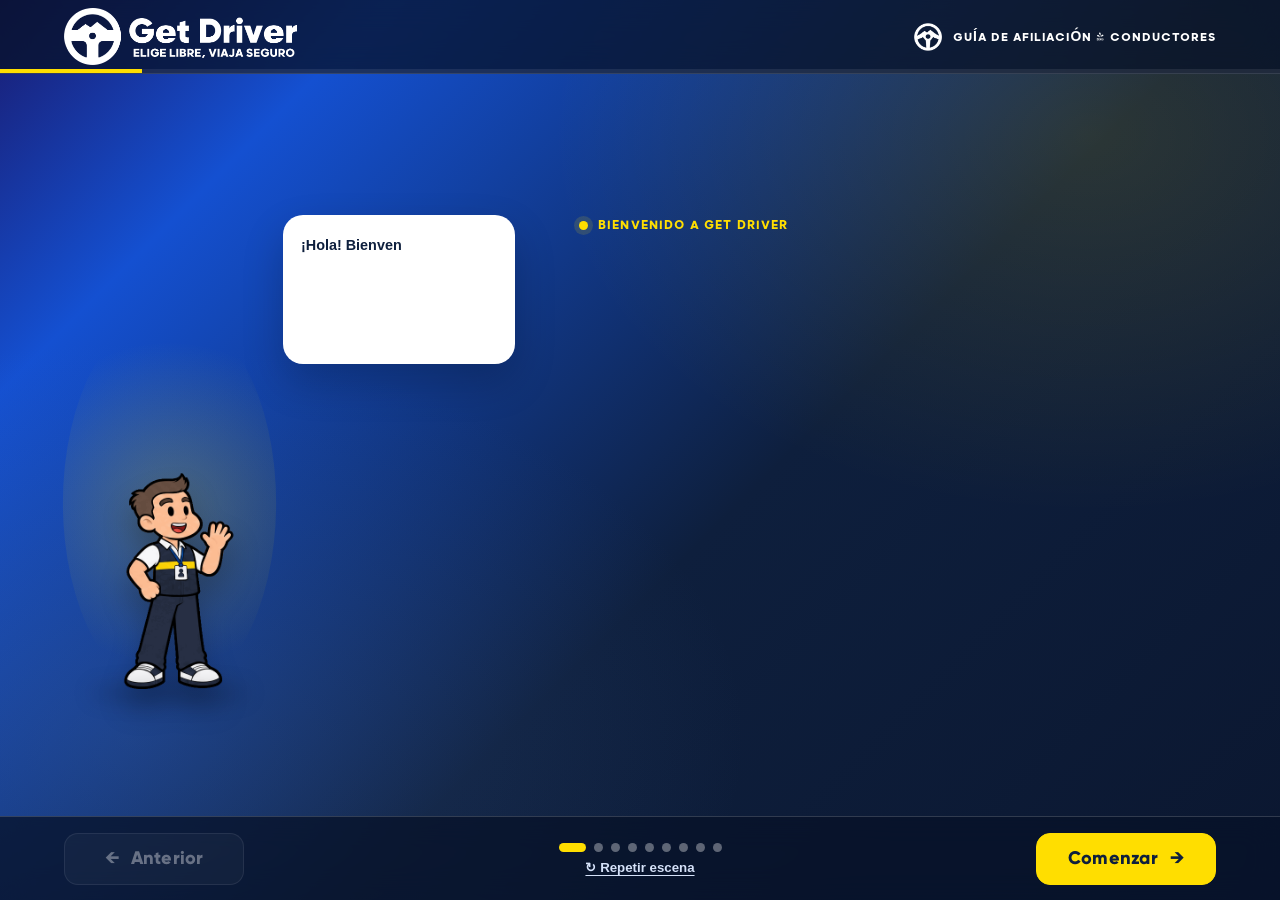
==== commit 2e629555: "Update print statement from 'Hello' to 'Goodbye'" ====
--- a/index.html
+++ b/index.html
@@ -5,10 +5,10 @@
   <meta charset="UTF-8">
   <meta name="viewport" content="width=device-width, initial-scale=1.0">
   <meta name="theme-color" content="#0E1F3D">
-  <meta name="description" content="Prototipo académico de afiliación para conductores Get Driver">
+  <meta name="description" content="Guía de afiliación Get Driver Conductor">
   <title>Get Driver | Guía de afiliación</title>
-  <link rel="stylesheet" href="styles.css">
-  <script src="script.js" defer></script>
+  <link rel="stylesheet" href="styles.css?v=alex-gifs-corregidos-6">
+  <script src="script.js?v=alex-gifs-corregidos-6" defer></script>
 </head>
 <body>
 
@@ -55,16 +55,11 @@
       <div class="speech">
         <p class="speech-text"></p>
       </div>
-
       <div class="character-zone">
         <div class="character-entrance">
           <div class="mascot-pose">
             <div class="mascot-halo"></div>
-            <img
-              class="mascot-image"
-              alt="Alex, mascota de Get Driver"
-              decoding="async"
-            >
+            <img class="mascot-image" alt="Alex, mascota de Get Driver" decoding="async">
             <div class="mascot-placeholder" aria-hidden="true">
               <span class="placeholder-head">● ●<b>⌣</b></span>
               <small>ALEX</small>
@@ -73,47 +68,22 @@
           </div>
         </div>
       </div>
-
-      <svg
-        class="dialogue-pointer"
-        aria-hidden="true"
-        preserveAspectRatio="none"
-      >
-        <path class="pointer-tail"></path>
-      </svg>
     </aside>
   </template>
 
   <div class="app" id="inicio">
 
     <header class="topbar">
-      <a
-        class="brand"
-        id="homeLink"
-        href="#inicio"
-        aria-label="Volver al comienzo"
-      >
+      <a class="brand" id="homeLink" href="#inicio" aria-label="Volver al comienzo">
         <picture class="brand-plate">
-          <source
-            media="(max-width:680px)"
-            srcset="assets/logo/get-driver-sin-lema-blanco.png"
-          >
-          <img
-            class="brand-image"
-            src="assets/logo/get-driver-con-lema-blanco.png"
-            alt="Get Driver, elige libre, viaja seguro"
-          >
+          <source media="(max-width:680px)" srcset="assets/logo/get-driver-sin-lema-blanco.png">
+          <img class="brand-image" src="assets/logo/get-driver-con-lema-blanco.png" alt="Get Driver, elige libre, viaja seguro">
         </picture>
       </a>
 
       <div class="header-tag">
-        <img
-          class="header-symbol"
-          src="assets/logo/get-driver-isotipo-blanco.png"
-          alt=""
-          aria-hidden="true"
-        >
-        GUÍA DE AFILIACIÓN · CONDUCTORES
+        <img class="header-symbol" src="assets/logo/get-driver-isotipo-blanco.png" alt="" aria-hidden="true">
+        GUÍA DE AFILIACIÓN - CONDUCTORES
       </div>
 
       <div class="progress-line">
@@ -127,7 +97,8 @@
         class="scene is-active"
         data-side="left"
         data-pose="medium"
-        data-gif="assets/mascota/alex-provisional.gif"
+        data-gif="assets/mascota/alex-saluda-derecha.gif"
+        data-mouth-y="0.24"
         data-dialogue="¡Hola! Bienvenido a Get Driver. Te mostraré lo que necesitas y cómo enviar tu solicitud de afiliación. ¡Acompáñame!"
         aria-labelledby="t1"
       >
@@ -144,112 +115,35 @@
             </p>
 
             <div class="route-board" data-reveal data-motion="expand">
-              <svg
-                viewBox="0 0 620 250"
-                role="img"
-                aria-label="Ruta punteada desde inicio hasta destino"
-              >
+              <svg viewBox="0 0 620 250" role="img" aria-label="Ruta punteada desde inicio hasta destino">
                 <defs>
-                  <pattern
-                    id="mapGrid"
-                    width="46"
-                    height="46"
-                    patternUnits="userSpaceOnUse"
-                  >
-                    <path
-                      d="M46 0H0V46"
-                      fill="none"
-                      stroke="#B3D4E7"
-                      stroke-opacity=".16"
-                    />
+                  <pattern id="mapGrid" width="46" height="46" patternUnits="userSpaceOnUse">
+                    <path d="M46 0H0V46" fill="none" stroke="#B3D4E7" stroke-opacity=".16"/>
                   </pattern>
-                  <path
-                    id="journeyLine"
-                    d="M72 178C145 185 125 64 215 88S325 205 408 154 493 70 550 78"
-                  />
-                  <mask
-                    id="routeRevealMask"
-                    maskUnits="userSpaceOnUse"
-                    x="0"
-                    y="0"
-                    width="620"
-                    height="250"
-                  >
-                    <use
-                      href="#journeyLine"
-                      class="route-mask-stroke"
-                      fill="none"
-                      stroke="white"
-                      stroke-width="18"
-                      stroke-linecap="round"
-                    />
+                  <path id="journeyLine" d="M72 178C145 185 125 64 215 88S325 205 408 154 493 70 550 78"/>
+                  <mask id="routeRevealMask" maskUnits="userSpaceOnUse" x="0" y="0" width="620" height="250">
+                    <use href="#journeyLine" class="route-mask-stroke" fill="none" stroke="white" stroke-width="18" stroke-linecap="round"/>
                   </mask>
                 </defs>
-
                 <rect width="620" height="250" fill="url(#mapGrid)"/>
-
                 <g fill="#8BB4CF" opacity=".15">
                   <rect x="35" y="38" width="78" height="64" rx="10"/>
                   <rect x="157" y="181" width="65" height="55" rx="10"/>
                   <rect x="292" y="20" width="76" height="60" rx="10"/>
                   <rect x="443" y="180" width="89" height="59" rx="10"/>
                 </g>
-
-                <use
-                  href="#journeyLine"
-                  fill="none"
-                  stroke="#D5E3F2"
-                  stroke-opacity=".18"
-                  stroke-width="20"
-                  stroke-linecap="round"
-                />
-                <use
-                  href="#journeyLine"
-                  class="route-dots"
-                  mask="url(#routeRevealMask)"
-                  fill="none"
-                  stroke="#FFDE00"
-                  stroke-width="7"
-                  stroke-dasharray="1 18"
-                  stroke-linecap="round"
-                />
-
-                <circle
-                  cx="72"
-                  cy="178"
-                  r="12"
-                  fill="#FFDE00"
-                  stroke="#fff"
-                  stroke-width="4"
-                />
-
+                <use href="#journeyLine" fill="none" stroke="#D5E3F2" stroke-opacity=".18" stroke-width="20" stroke-linecap="round"/>
+                <use href="#journeyLine" class="route-dots" mask="url(#routeRevealMask)" fill="none" stroke="#FFDE00" stroke-width="7" stroke-dasharray="1 18" stroke-linecap="round"/>
+                <circle cx="72" cy="178" r="12" fill="#FFDE00" stroke="#fff" stroke-width="4"/>
                 <g transform="translate(550 78)">
-                  <path
-                    d="M0-24c-15 0-25 11-25 25 0 17 25 40 25 40S25 18 25 1C25-13 15-24 0-24Z"
-                    fill="#FFDE00"
-                  />
+                  <path d="M0-24c-15 0-25 11-25 25 0 17 25 40 25 40S25 18 25 1C25-13 15-24 0-24Z" fill="#FFDE00"/>
                   <circle cy="1" r="9" fill="#0E1F3D"/>
                 </g>
-
-                <text
-                  x="42"
-                  y="214"
-                  fill="white"
-                  font-size="17"
-                  font-weight="800"
-                >INICIO</text>
-                <text
-                  x="509"
-                  y="35"
-                  fill="white"
-                  font-size="17"
-                  font-weight="800"
-                >DESTINO</text>
+                <text x="42" y="214" fill="white" font-size="17" font-weight="800">INICIO</text>
+                <text x="509" y="35" fill="white" font-size="17" font-weight="800">DESTINO</text>
               </svg>
-
               <div class="map-caption">
-                <i></i>
-                TU RECORRIDO GET DRIVER
+                <i></i>TU RECORRIDO GET DRIVER
               </div>
             </div>
           </div>
@@ -260,15 +154,14 @@
         class="scene"
         data-side="right"
         data-pose="natural"
-        data-gif="assets/mascota/alex-provisional.gif"
-        data-dialogue="Primero, tu vehículo. Se consideran sedanes, hatchbacks y SUV, siempre que sean modelos de autos del 2010 en adelante."
+        data-gif="assets/mascota/alex-explica-izquierda.gif"
+        data-mouth-y="0.24"
+        data-dialogue="Primero, tu vehículo. Puedes utilizar sedán, hatchback o SUV, con modelos del año 2010 en adelante."
         aria-labelledby="t2"
       >
         <div class="scene-shell">
           <div class="scene-content">
-            <p class="eyebrow" data-reveal data-motion="slide-right">
-              ETAPA 1 · VEHÍCULO
-            </p>
+            <p class="eyebrow" data-reveal data-motion="slide-right">ETAPA 1 - VEHÍCULO</p>
             <h2 id="t2" data-reveal data-motion="zoom">
               Conoce los <em>vehículos.</em>
             </h2>
@@ -277,47 +170,21 @@
             </p>
 
             <div class="vehicle-grid">
-              <article
-                class="vehicle-card"
-                data-reveal
-                data-motion="slide-left"
-              >
+              <article class="vehicle-card" data-reveal data-motion="slide-left">
                 <div class="vehicle-art">
-                  <img
-                    src="assets/vehiculo/sedan.png"
-                    alt="Sedán azul estacionado de perfil en la ciudad"
-                    loading="lazy"
-                  >
+                  <img src="assets/vehiculo/sedan.png" alt="Sedán azul de perfil" loading="lazy">
                 </div>
                 <strong>Sedán</strong>
               </article>
-
-              <article
-                class="vehicle-card"
-                data-reveal
-                data-motion="zoom"
-              >
+              <article class="vehicle-card" data-reveal data-motion="zoom">
                 <div class="vehicle-art">
-                  <img
-                    src="assets/vehiculo/hatchback.png"
-                    alt="Hatchback rojo estacionado de perfil en la ciudad"
-                    loading="lazy"
-                  >
+                  <img src="assets/vehiculo/hatchback.png" alt="Hatchback rojo de perfil" loading="lazy">
                 </div>
                 <strong>Hatchback</strong>
               </article>
-
-              <article
-                class="vehicle-card"
-                data-reveal
-                data-motion="slide-right"
-              >
+              <article class="vehicle-card" data-reveal data-motion="slide-right">
                 <div class="vehicle-art">
-                  <img
-                    src="assets/vehiculo/suv.png"
-                    alt="SUV verde estacionado de perfil en la ciudad"
-                    loading="lazy"
-                  >
+                  <img src="assets/vehiculo/suv.png" alt="SUV verde de perfil" loading="lazy">
                 </div>
                 <strong>SUV</strong>
               </article>
@@ -330,8 +197,7 @@
                 <p>Del 2010 en adelante</p>
               </div>
               <div class="year-arrow" aria-hidden="true">
-                <span></span>
-                <i></i>
+                <span></span><i></i>
               </div>
             </div>
           </div>
@@ -342,15 +208,14 @@
         class="scene"
         data-side="left"
         data-pose="lean"
-        data-gif="assets/mascota/alex-provisional.gif"
-        data-dialogue="Para los documentos, prepara tu identidad y licencia de conducir vigentes. También el SOAT y la tarjeta de propiedad del auto."
+        data-gif="assets/mascota/alex-habla-derecha.gif"
+        data-mouth-y="0.24"
+        data-dialogue="Para comenzar, ten a la mano tu documento de identidad y tu licencia de conducir vigentes. También necesitarás el SOAT y la tarjeta de propiedad de tu vehículo."
         aria-labelledby="t3"
       >
         <div class="scene-shell">
           <div class="scene-content">
-            <p class="eyebrow" data-reveal data-motion="slide-left">
-              ETAPA 2 · DOCUMENTOS
-            </p>
+            <p class="eyebrow" data-reveal data-motion="slide-left">ETAPA 2 - DOCUMENTOS</p>
             <h2 id="t3" data-reveal data-motion="wipe">
               Prepara tus <em>documentos.</em>
             </h2>
@@ -360,39 +225,28 @@
 
             <div class="document-grid">
               <article class="document-card" data-reveal data-motion="flip">
-                <span class="icon-surface">
-                  <svg><use href="#i-id"/></svg>
-                </span>
+                <span class="icon-surface"><svg><use href="#i-id"/></svg></span>
                 <div>
                   <strong>DNI o identidad</strong>
                   <small>Documento vigente</small>
                 </div>
               </article>
-
               <article class="document-card" data-reveal data-motion="flip">
-                <span class="icon-surface">
-                  <svg><use href="#i-license"/></svg>
-                </span>
+                <span class="icon-surface"><svg><use href="#i-license"/></svg></span>
                 <div>
                   <strong>Licencia de conducir</strong>
                   <small>Licencia vigente</small>
                 </div>
               </article>
-
               <article class="document-card" data-reveal data-motion="flip">
-                <span class="icon-surface">
-                  <svg><use href="#i-shield"/></svg>
-                </span>
+                <span class="icon-surface"><svg><use href="#i-shield"/></svg></span>
                 <div>
                   <strong>SOAT</strong>
                   <small>Seguro vigente</small>
                 </div>
               </article>
-
               <article class="document-card" data-reveal data-motion="flip">
-                <span class="icon-surface">
-                  <svg><use href="#i-file"/></svg>
-                </span>
+                <span class="icon-surface"><svg><use href="#i-file"/></svg></span>
                 <div>
                   <strong>Tarjeta de propiedad</strong>
                   <small>Del vehículo</small>
@@ -407,56 +261,48 @@
         class="scene scene-antecedents"
         data-side="right"
         data-pose="near"
-        data-gif="assets/mascota/alex-provisional.gif"
-        data-dialogue="También necesitas antecedentes policiales y penales. El certificado policial virtual cuesta aproximadamente cinco soles con cuarenta. Si eres extranjero, consulta los requisitos según tu documento en la Comisaría de Yanahuara, avenida Ejército 341, Arequipa."
+        data-gif="assets/mascota/alex-habla-izquierda.gif"
+        data-mouth-y="0.24"
+        data-dialogue="Ahora, ten a mano tus antecedentes policiales y penales para la afiliación. Si eres extranjero, revisa la nota de abajo."
         aria-labelledby="t4"
       >
         <div class="scene-shell">
           <div class="scene-content">
-            <p class="eyebrow" data-reveal data-motion="slide-right">
-              ETAPA 2 · DOCUMENTOS
-            </p>
-
+            <p class="eyebrow" data-reveal data-motion="slide-right">ETAPA 2 - DOCUMENTOS</p>
             <h2 id="t4" data-reveal data-motion="wipe">
-              No olvides tus <em>antecedentes.</em>
-            </h2>
+              Prepara tus <em>antecedentes.</em>
+            </h2>
+            <p class="lead antecedents-intro" data-reveal data-motion="fade">
+              Ten a mano tus antecedentes policiales y penales para tu afiliación.
+            </p>
 
             <div class="background-docs">
-              <article
-                class="background-card"
-                data-reveal
-                data-motion="stamp"
-              >
-                <span class="stamp-icon">
-                  <svg><use href="#i-stamp"/></svg>
-                </span>
+              <article class="background-card" data-reveal data-motion="stamp">
+                <span class="stamp-icon"><svg><use href="#i-stamp"/></svg></span>
                 <strong>Antecedentes policiales</strong>
-                <span class="stamp-seal">Virtual: aprox. S/ 5.40</span>
-              </article>
-
-              <article
-                class="background-card"
-                data-reveal
-                data-motion="stamp"
-              >
-                <span class="stamp-icon">
-                  <svg><use href="#i-file"/></svg>
-                </span>
+              </article>
+              <article class="background-card" data-reveal data-motion="stamp">
+                <span class="stamp-icon"><svg><use href="#i-file"/></svg></span>
                 <strong>Antecedentes penales</strong>
-                <span class="stamp-seal">Costo independiente</span>
-              </article>
-            </div>
-
-            <div class="foreign-note" data-reveal data-motion="slide-left">
-              <span class="note-symbol">i</span>
-              <p>
-                <strong>Conductores extranjeros:</strong>
-                pueden consultar los requisitos según su documento en la
-                <strong>Comisaría de Yanahuara</strong>,
-                Av. Ejército 341, Yanahuara, Arequipa.
-                Conviene confirmar la atención antes de acudir.
-              </p>
-            </div>
+              </article>
+            </div>
+
+            <p class="local-clarification" data-reveal data-motion="fade">
+              Para conductores peruanos, la consulta es gratuita en esta propuesta.
+            </p>
+
+            <aside class="foreign-note" data-reveal data-motion="slide-right">
+              <span class="note-symbol" aria-hidden="true">i</span>
+              <div class="foreign-body">
+                <strong>Dato adicional para extranjeros</strong>
+                <p>
+                  Si te solicitan antecedentes de tu país de origen,
+                  consulta los requisitos en la Comisaría de Yanahuara,
+                  Av. Ejército 341, Arequipa.
+                </p>
+                <small>Monto referencial del ejemplo: S/ 5.40.</small>
+              </div>
+            </aside>
           </div>
         </div>
       </section>
@@ -465,15 +311,14 @@
         class="scene"
         data-side="left"
         data-pose="natural"
-        data-gif="assets/mascota/alex-provisional.gif"
+        data-gif="assets/mascota/alex-aprueba-derecha.gif"
+        data-mouth-y="0.24"
         data-dialogue="Ahora las fotos del vehículo. Prepara una vista frontal, una trasera y ambos laterales. Son cuatro fotografías exteriores."
         aria-labelledby="t5"
       >
         <div class="scene-shell">
           <div class="scene-content">
-            <p class="eyebrow" data-reveal data-motion="slide-left">
-              ETAPA 3 · FOTOGRAFÍAS
-            </p>
+            <p class="eyebrow" data-reveal data-motion="slide-left">ETAPA 3 - FOTOGRAFÍAS</p>
             <h2 id="t5" data-reveal data-motion="zoom">
               Cuatro vistas <em>exteriores.</em>
             </h2>
@@ -484,44 +329,25 @@
             <div class="photo-grid">
               <article class="photo-card" data-reveal data-motion="photo">
                 <div class="photo-art">
-                  <img
-                    src="assets/vehiculo/frontal.png"
-                    alt="Toyota Corolla plateado de frente"
-                    loading="lazy"
-                  >
+                  <img src="assets/vehiculo/frontal.png" alt="Toyota Corolla de frente" loading="lazy">
                 </div>
                 <strong>Frontal</strong>
               </article>
-
               <article class="photo-card" data-reveal data-motion="photo">
                 <div class="photo-art">
-                  <img
-                    src="assets/vehiculo/trasera.png"
-                    alt="Toyota Corolla plateado por detrás"
-                    loading="lazy"
-                  >
+                  <img src="assets/vehiculo/trasera.png" alt="Toyota Corolla por detrás" loading="lazy">
                 </div>
                 <strong>Trasera</strong>
               </article>
-
               <article class="photo-card" data-reveal data-motion="photo">
                 <div class="photo-art">
-                  <img
-                    src="assets/vehiculo/lateral-izquierdo.png"
-                    alt="Toyota Corolla desde el lateral izquierdo"
-                    loading="lazy"
-                  >
+                  <img src="assets/vehiculo/lateral-izquierdo.png" alt="Toyota Corolla desde el lateral izquierdo" loading="lazy">
                 </div>
                 <strong>Lateral izquierdo</strong>
               </article>
-
               <article class="photo-card" data-reveal data-motion="photo">
                 <div class="photo-art">
-                  <img
-                    src="assets/vehiculo/lateral-derecho.png"
-                    alt="Toyota Corolla desde el lateral derecho"
-                    loading="lazy"
-                  >
+                  <img src="assets/vehiculo/lateral-derecho.png" alt="Toyota Corolla desde el lateral derecho" loading="lazy">
                 </div>
                 <strong>Lateral derecho</strong>
               </article>
@@ -534,15 +360,14 @@
         class="scene"
         data-side="right"
         data-pose="close"
-        data-gif="assets/mascota/alex-provisional.gif"
+        data-gif="assets/mascota/alex-explica-izquierda.gif"
+        data-mouth-y="0.24"
         data-dialogue="Completa el registro visual con fotos del interior delantero y trasero, más una selfie tuya sin lentes oscuros. En total: seis fotos del auto y una selfie."
         aria-labelledby="t6"
       >
         <div class="scene-shell">
           <div class="scene-content">
-            <p class="eyebrow" data-reveal data-motion="slide-right">
-              ETAPA 3 · FOTOGRAFÍAS
-            </p>
+            <p class="eyebrow" data-reveal data-motion="slide-right">ETAPA 3 - FOTOGRAFÍAS</p>
             <h2 id="t6" data-reveal data-motion="zoom">
               Interior <em>y selfie.</em>
             </h2>
@@ -551,46 +376,24 @@
             </p>
 
             <div class="interior-grid">
-              <article
-                class="interior-card"
-                data-reveal
-                data-motion="camera-zoom"
-              >
+              <article class="interior-card" data-reveal data-motion="camera-zoom">
                 <div class="interior-art">
-                  <img
-                    src="assets/vehiculo/interior-delantero.png"
-                    alt="Interior delantero del Toyota Corolla"
-                    loading="lazy"
-                  >
+                  <img src="assets/vehiculo/interior-delantero.png" alt="Interior delantero del Toyota Corolla" loading="lazy">
                 </div>
                 <strong>Interior delantero</strong>
               </article>
-
-              <article
-                class="interior-card"
-                data-reveal
-                data-motion="camera-zoom"
-              >
+              <article class="interior-card" data-reveal data-motion="camera-zoom">
                 <div class="interior-art">
-                  <img
-                    src="assets/vehiculo/interior-trasero.png"
-                    alt="Interior trasero del Toyota Corolla"
-                    loading="lazy"
-                  >
+                  <img src="assets/vehiculo/interior-trasero.png" alt="Interior trasero del Toyota Corolla" loading="lazy">
                 </div>
                 <strong>Interior trasero</strong>
               </article>
-
-              <article
-                class="interior-card"
-                data-reveal
-                data-motion="zoom"
-              >
+              <article class="interior-card" data-reveal data-motion="zoom">
                 <div class="interior-art selfie-art">
                   <img
                     class="selfie-photo"
                     src="assets/conductor/selfie-ejemplo.png"
-                    alt="Selfie de ejemplo con rostro y torso visibles"
+                    alt="Selfie de ejemplo"
                     loading="lazy"
                   >
                 </div>
@@ -600,9 +403,7 @@
             </div>
 
             <div class="count-banner" data-reveal data-motion="stamp">
-              <svg class="line-icon">
-                <use href="#i-camera"/>
-              </svg>
+              <svg class="line-icon"><use href="#i-camera"/></svg>
               <strong>6 fotos del auto + 1 selfie</strong>
             </div>
           </div>
@@ -613,58 +414,43 @@
         class="scene"
         data-side="left"
         data-pose="medium"
-        data-gif="assets/mascota/alex-provisional.gif"
+        data-gif="assets/mascota/alex-habla-derecha.gif"
+        data-mouth-y="0.24"
         data-dialogue="Con tus documentos listos, abre GET DRIVER Conductor. Puedes utilizar tu cuenta de pasajero. En pantalla verás un ejemplo de cómo crear una cuenta y completar tus datos de contacto."
         aria-labelledby="t7"
       >
         <div class="scene-shell">
           <div class="scene-content">
-            <p class="eyebrow" data-reveal data-motion="slide-left">
-              ETAPA 4 · APLICACIÓN
-            </p>
+            <p class="eyebrow" data-reveal data-motion="slide-left">ETAPA 4 - APLICACIÓN</p>
             <h2 id="t7" data-reveal data-motion="wipe">
               Inicia tu <em>registro.</em>
             </h2>
 
             <div class="app-layout">
-              <div
-                class="app-preview"
-                data-reveal
-                data-motion="camera-zoom"
-              >
+              <div class="app-preview" data-reveal data-motion="camera-zoom">
                 <div class="screen-frame">
-                  <img
-                    src="assets/app/crear-cuenta.jpg"
-                    alt="Captura real de Get Driver Conductor: crear cuenta"
-                    loading="lazy"
-                  >
+                  <div class="phone-screen">
+                    <img src="assets/app/crear-cuenta.jpg" alt="Pantalla para crear cuenta de Get Driver Conductor" loading="lazy">
+                  </div>
                 </div>
                 <div class="screen-caption">
-                  <img
-                    src="assets/logo/get-driver-isotipo.png"
-                    alt=""
-                    aria-hidden="true"
-                  >
+                  <img src="assets/logo/get-driver-isotipo.png" alt="" aria-hidden="true">
                   <span>Ejemplo: crear cuenta</span>
                 </div>
               </div>
 
               <div class="app-steps">
                 <div class="app-step" data-reveal data-motion="step-slide">
-                  <b>1</b>
-                  <p><strong>Descarga</strong> GET DRIVER Conductor.</p>
+                  <b>1</b><p><strong>Descarga</strong> GET DRIVER Conductor.</p>
                 </div>
                 <div class="app-step" data-reveal data-motion="step-slide">
-                  <b>2</b>
-                  <p><strong>Inicia sesión</strong> con tu cuenta de pasajero.</p>
+                  <b>2</b><p><strong>Inicia sesión</strong> con tu cuenta de pasajero.</p>
                 </div>
                 <div class="app-step" data-reveal data-motion="step-slide">
-                  <b>3</b>
-                  <p><strong>Completa</strong> tus datos personales y de contacto.</p>
+                  <b>3</b><p><strong>Completa</strong> tus datos personales y de contacto.</p>
                 </div>
                 <div class="app-step" data-reveal data-motion="step-slide">
-                  <b>4</b>
-                  <p><strong>Registra</strong> los datos del vehículo.</p>
+                  <b>4</b><p><strong>Registra</strong> los datos del vehículo.</p>
                 </div>
               </div>
             </div>
@@ -676,29 +462,22 @@
         class="scene"
         data-side="right"
         data-pose="natural"
-        data-gif="assets/mascota/alex-provisional.gif"
+        data-gif="assets/mascota/alex-habla-izquierda.gif"
+        data-mouth-y="0.24"
         data-dialogue="Luego adjunta documentos, fotos y selfie. Revisa, envía la solicitud y espera la verificación de Get Driver dentro de la aplicación."
         aria-labelledby="t8"
       >
         <div class="scene-shell">
           <div class="scene-content">
-            <p class="eyebrow" data-reveal data-motion="slide-right">
-              ETAPA 4 · APLICACIÓN
-            </p>
+            <p class="eyebrow" data-reveal data-motion="slide-right">ETAPA 4 - APLICACIÓN</p>
             <h2 id="t8" data-reveal data-motion="zoom">
               Envía tu <em>solicitud.</em>
             </h2>
 
             <div class="process-list">
-              <article
-                class="process-item"
-                data-reveal
-                data-motion="process-enter"
-              >
+              <article class="process-item" data-reveal data-motion="process-enter">
                 <div class="process-icon">
-                  <svg class="line-icon">
-                    <use href="#i-upload"/>
-                  </svg>
+                  <svg class="line-icon"><use href="#i-upload"/></svg>
                 </div>
                 <div>
                   <small>PASO 5</small>
@@ -706,16 +485,9 @@
                   <p>Documentos, fotografías y selfie.</p>
                 </div>
               </article>
-
-              <article
-                class="process-item"
-                data-reveal
-                data-motion="process-enter"
-              >
+              <article class="process-item" data-reveal data-motion="process-enter">
                 <div class="process-icon">
-                  <svg class="line-icon">
-                    <use href="#i-check"/>
-                  </svg>
+                  <svg class="line-icon"><use href="#i-check"/></svg>
                 </div>
                 <div>
                   <small>PASO 6</small>
@@ -723,16 +495,9 @@
                   <p>Comprueba que todo esté correcto.</p>
                 </div>
               </article>
-
-              <article
-                class="process-item"
-                data-reveal
-                data-motion="process-enter"
-              >
+              <article class="process-item" data-reveal data-motion="process-enter">
                 <div class="process-icon">
-                  <svg class="line-icon">
-                    <use href="#i-search"/>
-                  </svg>
+                  <svg class="line-icon"><use href="#i-search"/></svg>
                 </div>
                 <div>
                   <small>PASO 7</small>
@@ -746,10 +511,11 @@
       </section>
 
       <section
-        class="scene"
+        class="scene scene-finale"
         data-side="left"
         data-pose="near"
-        data-gif="assets/mascota/alex-provisional.gif"
+        data-gif="assets/mascota/alex-saluda-derecha.gif"
+        data-mouth-y="0.24"
         data-dialogue="¡Excelente! Ya conoces cómo afiliarte. Recuerda cuidar tu presentación y brindar siempre un trato respetuoso a tus pasajeros. ¡Te esperamos!"
         aria-labelledby="t9"
       >
@@ -782,14 +548,24 @@
               </article>
             </div>
 
-            <div class="goodbye-banner" data-reveal data-motion="stamp">
-              <img
-                class="goodbye-logo"
-                src="assets/logo/get-driver-con-lema.png"
-                alt="Get Driver: Elige libre, viaja seguro"
-                loading="lazy"
+            <div class="download-card" data-reveal data-motion="slide-right">
+              <div class="download-icon">
+                <img src="assets/logo/get-driver-isotipo-blanco.png" alt="" aria-hidden="true">
+              </div>
+              <div class="download-copy">
+                <strong>Get Driver Conductor</strong>
+                <span>Disponible en Google Play para Android.</span>
+              </div>
+              <a
+                class="app-link is-pending"
+                id="driverAppLink"
+                role="link"
+                aria-disabled="true"
+                tabindex="-1"
               >
-              <p>La solicitud se realiza en GET DRIVER Conductor.</p>
+                <span>Descargar app</span>
+                <span aria-hidden="true">↗</span>
+              </a>
             </div>
 
             <div class="celebration" aria-hidden="true">
@@ -802,40 +578,22 @@
     </main>
 
     <footer class="controls">
-      <button
-        class="nav-btn nav-back"
-        id="prevButton"
-        type="button"
-        disabled
-      >
+      <button class="nav-btn nav-back" id="prevButton" type="button" disabled>
         ← <span>Anterior</span>
       </button>
 
       <div class="controls-middle">
-        <div
-          class="dots"
-          id="sceneDots"
-          aria-label="Navegación por escenas"
-        ></div>
-        <button
-          class="replay-btn"
-          id="replayButton"
-          type="button"
-        >
+        <div class="dots" id="sceneDots" aria-label="Navegación por escenas"></div>
+        <button class="replay-btn" id="replayButton" type="button">
           ↻ Repetir escena
         </button>
       </div>
 
-      <button
-        class="nav-btn nav-next"
-        id="nextButton"
-        type="button"
-      >
+      <button class="nav-btn nav-next" id="nextButton" type="button">
         <span id="nextLabel">Comenzar</span>
         <span id="nextArrow" aria-hidden="true">→</span>
       </button>
     </footer>
-
   </div>
 </body>
 </html>
